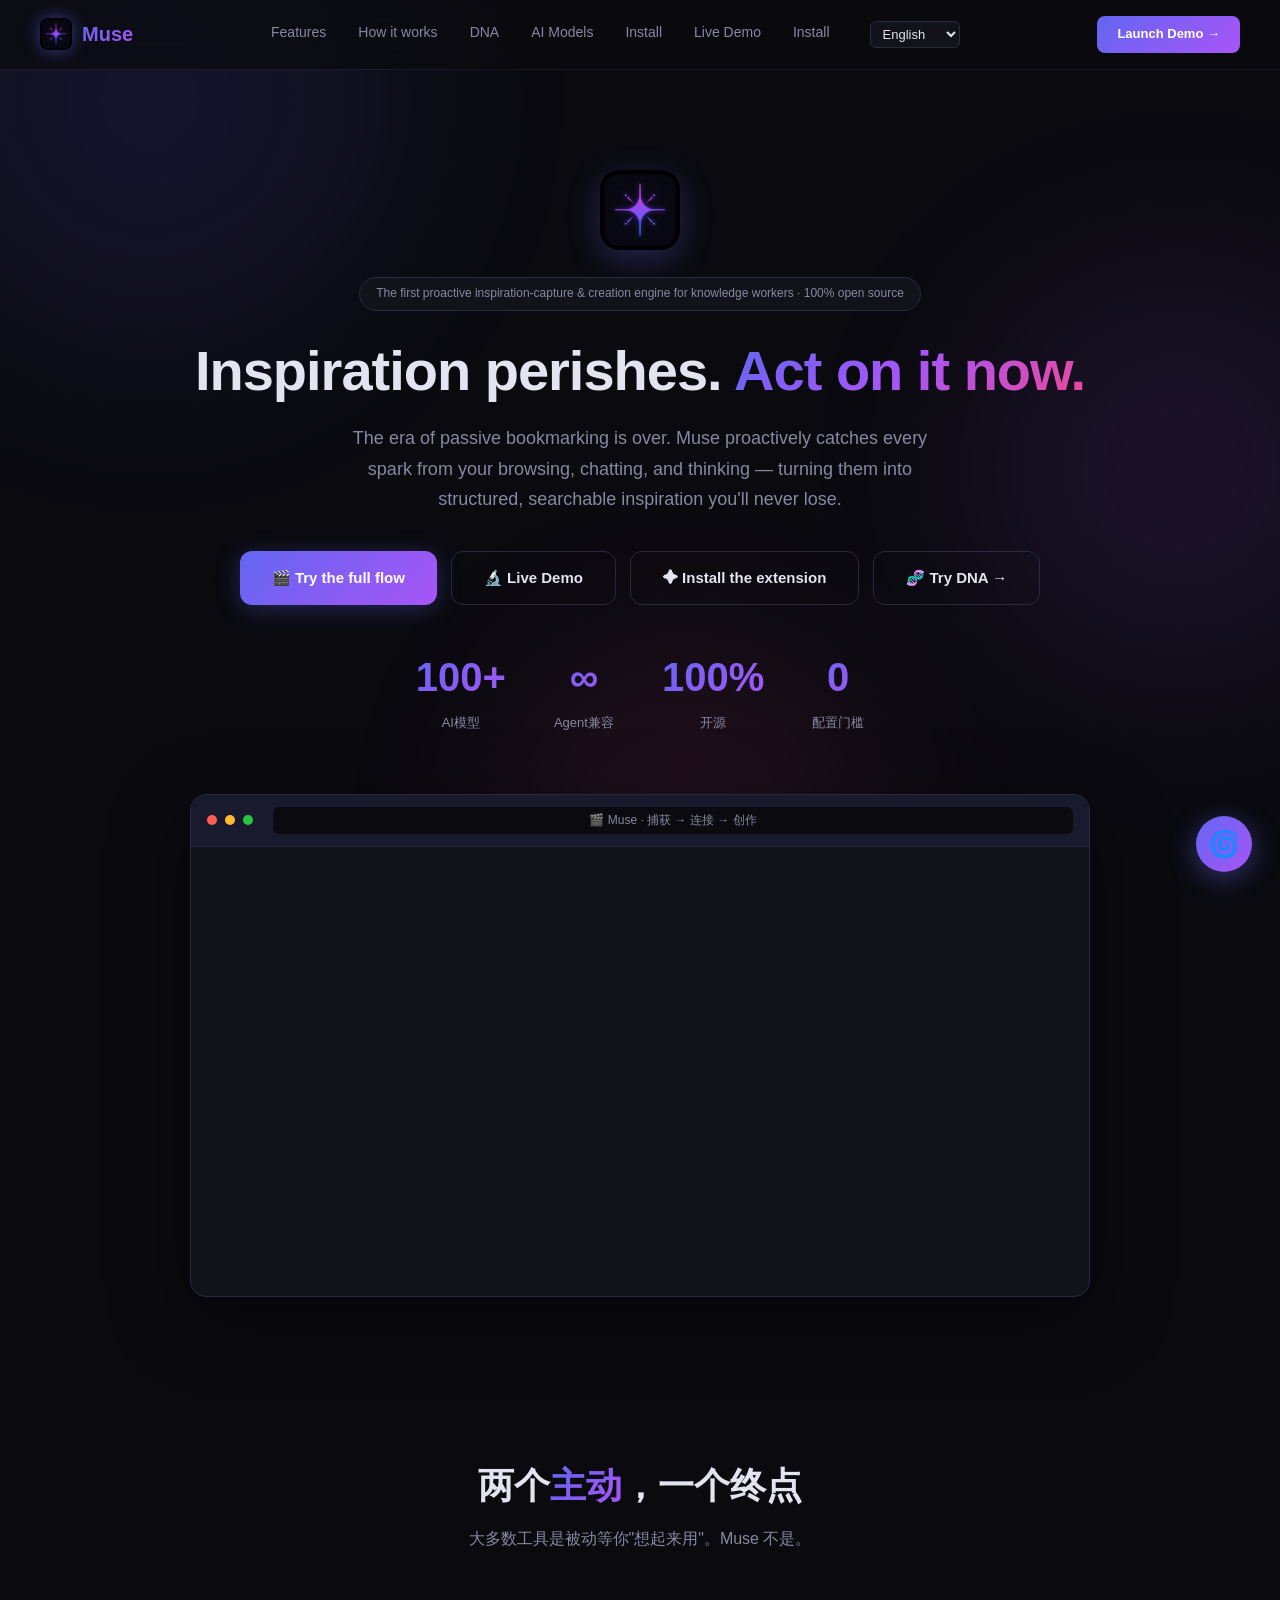
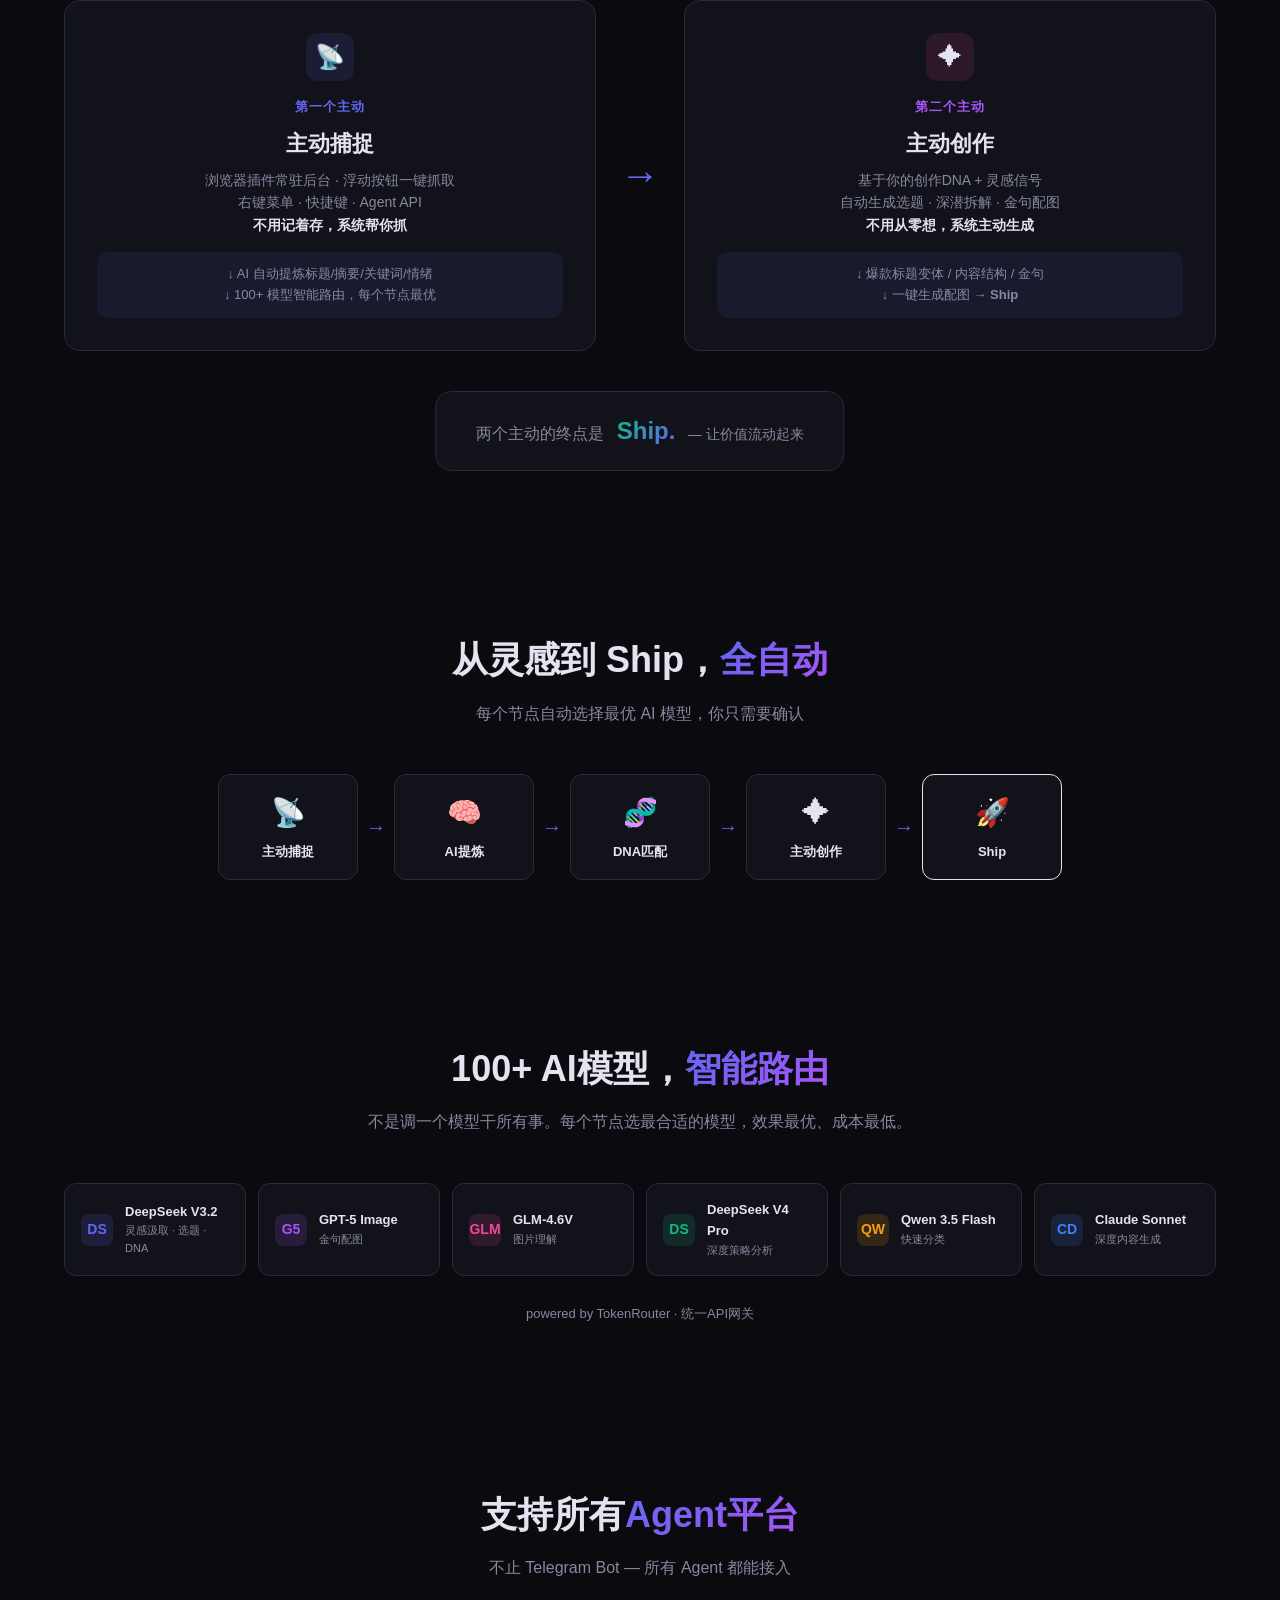
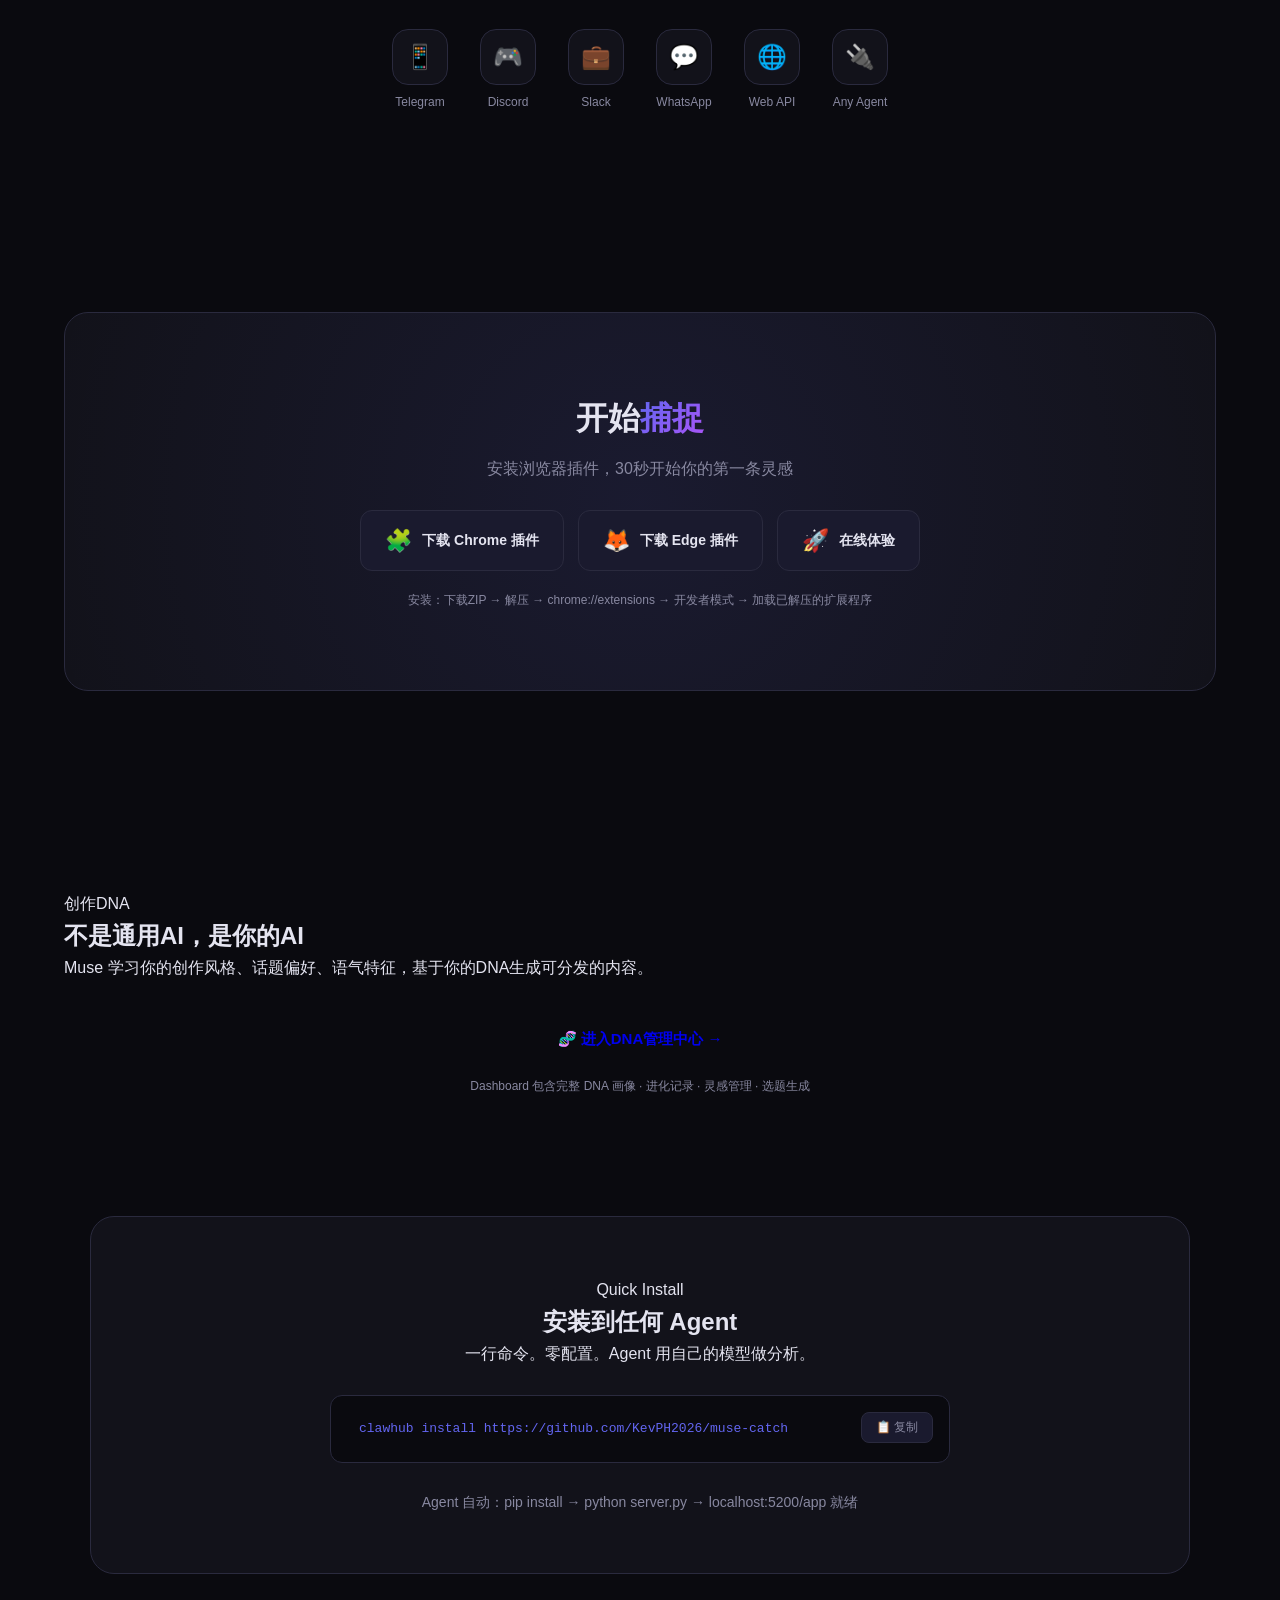
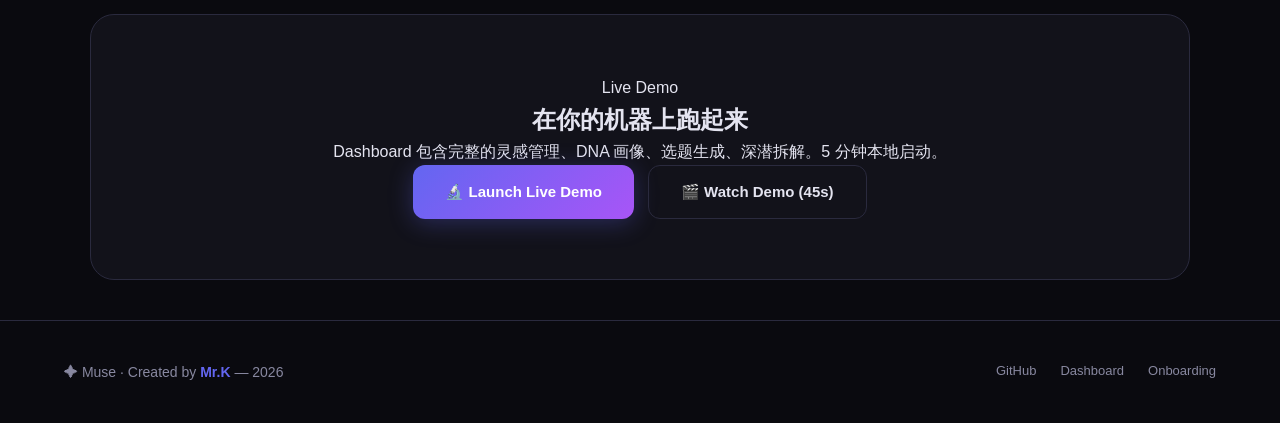
==== index.html @ b94aaf91 "feat(app): auth gate, real account sidebar, API token & Telegram settings, drop demo fallbacks - log" ====
<!DOCTYPE html>
<html lang="zh-CN">
<head>
<meta charset="UTF-8">
<meta name="viewport" content="width=device-width, initial-scale=1.0">
<title>Muse · 全球首个面向知识工作者的主动灵感采集与创作引擎</title>
<meta name="description" content="全球首个面向知识工作者的主动式灵感采集与创作引擎。100%开源。主动捕捉 → DNA雷达画像 → OPC Market生态 → Ship。">
<style>
:root{--bg:#0a0a0f;--surface:#12121a;--surface2:#1a1a2e;--border:#2a2a3e;--text:#e4e4f0;--dim:#8888a0;--accent:#6366f1;--accent2:#a855f7;--pink:#ec4899;--grad:linear-gradient(135deg,#6366f1,#a855f7);--grad3:linear-gradient(135deg,#6366f1,#a855f7,#ec4899)}
*{margin:0;padding:0;box-sizing:border-box}
html{scroll-behavior:smooth}
body{font-family:-apple-system,BlinkMacSystemFont,"SF Pro Display","Helvetica Neue",sans-serif;background:var(--bg);color:var(--text);overflow-x:hidden;line-height:1.6}

/* Animated orbs */
.orbs{position:fixed;inset:0;z-index:0;overflow:hidden;pointer-events:none}
.orb{position:absolute;border-radius:50%;filter:blur(100px);opacity:.12}
.orb:nth-child(1){width:500px;height:500px;background:#6366f1;top:-150px;left:-100px;animation:f1 20s infinite ease-in-out}
.orb:nth-child(2){width:400px;height:400px;background:#a855f7;top:30%;right:-100px;animation:f2 25s infinite ease-in-out}
.orb:nth-child(3){width:350px;height:350px;background:#ec4899;bottom:-100px;left:40%;animation:f3 18s infinite ease-in-out}
@keyframes f1{0%,100%{transform:translate(0,0)scale(1)}50%{transform:translate(80px,60px)scale(1.2)}}
@keyframes f2{0%,100%{transform:translate(0,0)scale(1)}50%{transform:translate(-60px,80px)scale(.9)}}
@keyframes f3{0%,100%{transform:translate(0,0)scale(1)}50%{transform:translate(40px,-60px)scale(1.1)}}

.wrap{position:relative;z-index:1;max-width:1200px;margin:0 auto;padding:0 24px}

/* Nav */
nav{position:sticky;top:0;z-index:50;background:rgba(10,10,15,.7);backdrop-filter:blur(20px);border-bottom:1px solid rgba(42,42,62,.5)}
.nav-inner{display:flex;align-items:center;justify-content:space-between;padding:16px 0}
.brand{display:flex;align-items:center;gap:10px;font-size:20px;font-weight:800}
.brand-icon{width:32px;height:32px;display:flex;align-items:center;justify-content:center;font-size:20px;filter:drop-shadow(0 0 8px rgba(99,102,241,.5))}
.brand-text{background:var(--grad);-webkit-background-clip:text;-webkit-text-fill-color:transparent}
.nav-links{display:flex;gap:32px;font-size:14px}
.nav-links a{color:var(--dim);text-decoration:none;transition:color .2s}
.nav-links a:hover{color:var(--text)}
.nav-cta{padding:8px 20px;border-radius:8px;background:var(--grad);color:#fff;font-size:13px;font-weight:600;border:none;cursor:pointer;text-decoration:none}

/* Hero */
.hero{text-align:center;padding:100px 0 80px;position:relative}
.hero-badge{display:inline-flex;align-items:center;gap:8px;padding:6px 16px;border-radius:20px;background:var(--surface);border:1px solid var(--border);font-size:12px;color:var(--dim);margin-bottom:28px}
.hero-badge .dot{width:6px;height:6px;border-radius:50%;background:var(--green);animation:pulse 2s infinite}
@keyframes pulse{0%,100%{opacity:1}50%{opacity:.4}}
.hero h1{font-size:56px;font-weight:800;line-height:1.15;margin-bottom:20px;letter-spacing:-1px}
.hero h1 .grad{background:var(--grad3);-webkit-background-clip:text;-webkit-text-fill-color:transparent}
.hero p.sub{font-size:18px;color:var(--dim);max-width:600px;margin:0 auto 36px;line-height:1.7}
.hero-btns{display:flex;gap:14px;justify-content:center;flex-wrap:wrap}
.btn-lg{padding:14px 32px;border-radius:12px;font-size:15px;font-weight:600;text-decoration:none;display:inline-flex;align-items:center;gap:8px;transition:all .2s;border:none;cursor:pointer;font-family:inherit}
.btn-grad{background:var(--grad);color:#fff;box-shadow:0 4px 24px rgba(99,102,241,.3)}
.btn-grad:hover{transform:translateY(-2px);box-shadow:0 8px 32px rgba(99,102,241,.4)}
.btn-outline{background:transparent;color:var(--text);border:1px solid var(--border)}
.btn-outline:hover{border-color:var(--accent);background:var(--surface)}

/* Hero two-column */

/* Floating Chat */
#chat-fab{position:fixed;bottom:28px;right:28px;width:56px;height:56px;border-radius:50%;background:var(--grad);border:none;cursor:pointer;z-index:300;box-shadow:0 6px 28px rgba(99,102,241,.45);display:flex;align-items:center;justify-content:center;font-size:26px;transition:all .25s;color:#fff}
#chat-fab:hover{transform:scale(1.08);box-shadow:0 8px 36px rgba(99,102,241,.55)}
#chat-panel{position:fixed;bottom:96px;right:28px;width:380px;max-height:520px;background:var(--surface);border:1px solid var(--border);border-radius:18px;z-index:299;display:none;flex-direction:column;overflow:hidden;box-shadow:0 12px 48px rgba(0,0,0,.5);animation:scaleIn .2s}
#chat-panel.open{display:flex}

/* Hero Chat Panel */
#chat-panel.open{display:flex}
#chat-panel .chat-header{display:flex;align-items:center;justify-content:space-between;padding:14px 18px;border-bottom:1px solid var(--border);background:var(--surface2)}
#chat-panel .chat-header .title{font-size:14px;font-weight:700}
#chat-panel .chat-header .status{font-size:11px;color:#28c840}
#chat-panel .chat-body{min-height:200px;flex:1;overflow-y:auto;padding:16px;display:flex;flex-direction:column;gap:10px}
#chat-panel .chat-body::-webkit-scrollbar{width:4px}
#chat-panel .chat-body::-webkit-scrollbar-thumb{background:var(--border);border-radius:2px}
#chat-panel .chat-hint{text-align:center;color:var(--dim);font-size:13px;line-height:1.8;padding:20px 0}
#chat-panel .chat-hint span{display:inline-block;margin:4px 2px;padding:5px 12px;border-radius:20px;background:var(--surface2);border:1px solid var(--border);color:var(--text);font-size:12px;cursor:pointer;transition:all .2s}
#chat-panel .chat-hint span:hover{border-color:var(--accent);background:rgba(99,102,241,.12)}
#chat-panel .chat-input-wrap{display:flex;gap:8px;padding:12px;border-top:1px solid var(--border);background:var(--surface2)}
#chat-panel .chat-input{flex:1;background:var(--bg);border:1px solid var(--border);border-radius:10px;padding:10px 14px;color:var(--text);font-size:13px;font-family:inherit;outline:none;transition:border-color .2s}
#chat-panel .chat-input:focus{border-color:var(--accent)}
#chat-panel .chat-input::placeholder{color:var(--dim)}
#chat-panel .chat-send{width:40px;height:40px;border-radius:10px;background:var(--grad);border:none;color:#fff;font-size:16px;cursor:pointer;display:flex;align-items:center;justify-content:center;transition:all .2s;flex-shrink:0}
#chat-panel .chat-send:hover{transform:scale(1.05)}
#chat-panel .chat-send:disabled{opacity:.4;cursor:not-allowed;transform:none}

#chat-panel .chat-msg{max-width:90%;padding:10px 14px;border-radius:14px;font-size:13px;line-height:1.5;word-break:break-word;animation:heroMsgIn .2s}
#chat-panel .chat-msg.user{align-self:flex-end;background:var(--grad);color:#fff;border-bottom-right-radius:4px}
#chat-panel .chat-msg.muse{align-self:flex-start;background:var(--surface2);border:1px solid var(--border);border-bottom-left-radius:4px;color:var(--text)}
@keyframes scaleIn{from{opacity:0;transform:scale(.95)}to{opacity:1;transform:scale(1)}}
@keyframes heroMsgIn{from{opacity:0;transform:translateY(8px)}to{opacity:1;transform:translateY(0)}}
#chat-panel .chat-typing{display:flex;gap:4px;padding:12px 16px;align-self:flex-start}
#chat-panel .chat-typing span{width:6px;height:6px;border-radius:50%;background:var(--dim);animation:heroTyping 1.4s infinite}
#chat-panel .chat-typing span:nth-child(2){animation-delay:.2s}
#chat-panel .chat-typing span:nth-child(3){animation-delay:.4s}
@keyframes heroTyping{0%,60%,100%{transform:translateY(0);opacity:.3}30%{transform:translateY(-6px);opacity:1}}

/* Hero chat feedback */
#chat-panel .chat-msg .msg-feedback{display:flex;gap:6px;margin-top:6px;opacity:0;transition:opacity .2s}
#chat-panel .chat-msg:hover .msg-feedback,#chat-panel .chat-msg .msg-feedback.active{opacity:1}
#chat-panel .msg-feedback button{background:none;border:1px solid var(--border);border-radius:14px;padding:2px 8px;font-size:11px;cursor:pointer;color:var(--dim);transition:all .15s}
#chat-panel .msg-feedback button:hover{background:rgba(99,102,241,.08);border-color:var(--accent);color:var(--text)}
#chat-panel .msg-feedback button.liked{background:rgba(40,200,64,.15);border-color:#28c840;color:#28c840}
#chat-panel .msg-feedback button.disliked{background:rgba(239,68,68,.15);border-color:#ef4444;color:#ef4444}
#chat-panel .msg-feedback .feedback-reason-wrap{display:none;margin-top:6px}
#chat-panel .msg-feedback .feedback-reason-wrap.show{display:flex;gap:6px;align-items:center}
#chat-panel .feedback-reason-wrap input{flex:1;background:var(--bg);border:1px solid var(--border);border-radius:8px;padding:4px 10px;color:var(--text);font-size:11px;font-family:inherit}
#chat-panel .feedback-reason-wrap button{background:var(--grad);border:none;border-radius:6px;padding:4px 10px;color:#fff;font-size:11px;cursor:pointer}

@media(max-width:900px){
      #chat-panel{height:420px}
}

/* Hero mockup */
.hero-mockup{margin:60px auto 0;max-width:900px;border-radius:16px;overflow:hidden;border:1px solid var(--border);background:var(--surface);box-shadow:0 20px 80px rgba(0,0,0,.4)}
.hero-video{width:100%;display:block;border-bottom-left-radius:16px;border-bottom-right-radius:16px}
.video-wrap{position:relative;display:block}
.sound-btn{position:absolute;bottom:12px;right:12px;width:36px;height:36px;border-radius:50%;background:rgba(0,0,0,.55);border:1px solid rgba(255,255,255,.2);color:#fff;font-size:16px;cursor:pointer;display:flex;align-items:center;justify-content:center;z-index:10;backdrop-filter:blur(6px);transition:all .2s;opacity:0}
.video-wrap:hover .sound-btn,.sound-btn.always-show{opacity:1}
.sound-btn:hover{background:rgba(0,0,0,.75);border-color:rgba(255,255,255,.4)}
.sound-btn.muted{color:#ff5f57}
.mockup-bar{display:flex;align-items:center;gap:8px;padding:12px 16px;background:var(--surface2);border-bottom:1px solid var(--border)}
.mockup-bar .dot-r{width:10px;height:10px;border-radius:50%;background:#ff5f57}
.mockup-bar .dot-y{width:10px;height:10px;border-radius:50%;background:#febc2e}
.mockup-bar .dot-g{width:10px;height:10px;border-radius:50%;background:#28c840}
.mockup-bar .url{margin-left:12px;font-size:12px;color:var(--dim);padding:4px 12px;background:var(--bg);border-radius:6px;flex:1}
.mockup-content{padding:24px;display:grid;grid-template-columns:repeat(3,1fr);gap:12px}
.mock-card{background:var(--surface2);border-radius:10px;padding:14px;border-left:3px solid}
.mock-card.p{border-left-color:var(--accent2)}
.mock-card.a{border-left-color:var(--amber,#f59e0b)}
.mock-card.b{border-left-color:var(--blue,#3b82f6)}
.mock-card-title{font-size:13px;font-weight:600;margin-bottom:4px}
.mock-card-summary{font-size:11px;color:var(--dim);line-height:1.4}
.mock-chips{display:flex;gap:4px;margin-top:6px}
.mock-chip{font-size:9px;padding:2px 6px;border-radius:4px;background:rgba(99,102,241,.15);color:var(--accent)}

/* Features */
.section{padding:80px 0}
.section-title{text-align:center;font-size:36px;font-weight:800;margin-bottom:12px}
.section-title .grad{background:var(--grad);-webkit-background-clip:text;-webkit-text-fill-color:transparent}
.section-sub{text-align:center;color:var(--dim);font-size:16px;margin-bottom:48px}

.features-grid{display:grid;grid-template-columns:repeat(3,1fr);gap:20px}
.feature-card{background:var(--surface);border:1px solid var(--border);border-radius:16px;padding:32px;transition:all .3s;position:relative;overflow:hidden}
.feature-card:hover{transform:translateY(-4px);border-color:var(--accent);box-shadow:0 12px 40px rgba(99,102,241,.15)}
.feature-card::before{content:'';position:absolute;top:0;left:0;right:0;height:1px;background:var(--grad);opacity:0;transition:opacity .3s}
.feature-card:hover::before{opacity:1}
.feature-icon{width:48px;height:48px;border-radius:12px;display:flex;align-items:center;justify-content:center;font-size:24px;margin-bottom:16px;background:var(--surface2)}
.feature-icon.g1{background:rgba(99,102,241,.12)}
.feature-icon.g2{background:rgba(168,85,247,.12)}
.feature-icon.g3{background:rgba(236,72,153,.12)}
.feature-title{font-size:18px;font-weight:700;margin-bottom:8px}
.feature-desc{font-size:14px;color:var(--dim);line-height:1.6}

/* Flow */
.flow{display:flex;align-items:center;justify-content:center;gap:8px;flex-wrap:wrap;margin-top:40px}
.flow-step{background:var(--surface);border:1px solid var(--border);border-radius:12px;padding:16px 24px;text-align:center;min-width:140px;transition:all .2s}
.flow-step:hover{border-color:var(--accent);transform:translateY(-2px)}
.flow-icon{font-size:28px;margin-bottom:6px}
.flow-label{font-size:13px;font-weight:600}
.flow-arrow{color:var(--accent);font-size:20px}

/* Models section */
.models-grid{display:grid;grid-template-columns:repeat(auto-fill,minmax(180px,1fr));gap:12px;margin-top:32px}
.model-badge{background:var(--surface);border:1px solid var(--border);border-radius:12px;padding:16px;display:flex;align-items:center;gap:12px;transition:all .2s}
.model-badge:hover{border-color:var(--accent)}
.model-logo{width:32px;height:32px;border-radius:8px;display:flex;align-items:center;justify-content:center;font-size:14px;font-weight:700;flex-shrink:0}
.model-name{font-size:13px;font-weight:600}
.model-task{font-size:11px;color:var(--dim)}

/* Compatibility */
.compat-bar{display:flex;justify-content:center;gap:32px;flex-wrap:wrap;margin-top:32px}
.compat-item{display:flex;flex-direction:column;align-items:center;gap:8px}
.compat-icon{width:56px;height:56px;border-radius:16px;background:var(--surface);border:1px solid var(--border);display:flex;align-items:center;justify-content:center;font-size:24px;transition:all .2s}
.compat-item:hover .compat-icon{transform:scale(1.05);border-color:var(--accent)}
.compat-label{font-size:12px;color:var(--dim)}

/* Extension CTA */
.cta-section{text-align:center;padding:80px 24px;background:var(--surface);border-radius:24px;border:1px solid var(--border);margin:40px 0;position:relative;overflow:hidden}
.cta-section::before{content:'';position:absolute;top:-50%;left:-50%;width:200%;height:200%;background:radial-gradient(circle at center,rgba(99,102,241,.1),transparent 50%)}
.cta-section > *{position:relative}
.cta-section h2{font-size:32px;font-weight:800;margin-bottom:12px}
.cta-section h2 .grad{background:var(--grad);-webkit-background-clip:text;-webkit-text-fill-color:transparent}
.cta-section p{color:var(--dim);font-size:16px;margin-bottom:28px}
.ext-buttons{display:flex;gap:14px;justify-content:center;flex-wrap:wrap}
.ext-btn{display:flex;align-items:center;gap:10px;padding:12px 24px;border-radius:12px;background:var(--surface2);border:1px solid var(--border);color:var(--text);text-decoration:none;font-size:14px;font-weight:600;transition:all .2s}
.ext-btn:hover{transform:translateY(-2px);border-color:var(--accent);box-shadow:0 8px 24px rgba(0,0,0,.3)}
.ext-btn .icon{font-size:22px}

/* Footer */
footer{border-top:1px solid var(--border);padding:40px 0;margin-top:40px}
.footer-inner{display:flex;justify-content:space-between;align-items:center;flex-wrap:wrap;gap:20px}
.footer-brand{font-size:14px;color:var(--dim)}
.footer-links{display:flex;gap:24px;font-size:13px}
.footer-links a{color:var(--dim);text-decoration:none;transition:color .2s}
.footer-links a:hover{color:var(--text)}

/* Stats strip */
.stats-strip{display:flex;justify-content:center;gap:48px;margin:40px 0;flex-wrap:wrap}
.stat-item{text-align:center}
.stat-num{font-size:40px;font-weight:800;background:var(--grad);-webkit-background-clip:text;-webkit-text-fill-color:transparent}
.stat-label{font-size:13px;color:var(--dim);margin-top:4px}

@media(max-width:768px){
    .hero h1{font-size:36px}
    .features-grid,.models-grid{grid-template-columns:1fr}
    .mockup-content{grid-template-columns:1fr}
    .nav-links{display:none}
    .flow{flex-direction:column}
    .flow-arrow{transform:rotate(90deg)}
    .demo-flow{flex-direction:column}
    .demo-arrow{transform:rotate(90deg)}
    .demo-result-grid{grid-template-columns:1fr}
}

/* Demo Overlay */
.demo-overlay{position:fixed;inset:0;z-index:100;background:rgba(0,0,0,.85);backdrop-filter:blur(12px);display:none;align-items:center;justify-content:center;flex-direction:column}
.demo-overlay.show{display:flex}
.demo-close{position:absolute;top:24px;right:24px;width:40px;height:40px;border-radius:50%;border:1px solid var(--border);background:var(--surface);color:var(--text);font-size:20px;cursor:pointer;display:flex;align-items:center;justify-content:center;transition:all .2s}
.demo-close:hover{border-color:var(--accent);transform:scale(1.1)}
.demo-container{max-width:900px;width:90vw;text-align:center;padding:20px}
.demo-title{font-size:32px;font-weight:800;margin-bottom:8px;background:var(--grad3);-webkit-background-clip:text;-webkit-text-fill-color:transparent}
.demo-subtitle{color:var(--dim);font-size:14px;margin-bottom:40px}

.demo-flow{display:flex;align-items:center;justify-content:center;gap:12px;margin-bottom:36px;flex-wrap:wrap}
.demo-step{background:var(--surface);border:1px solid var(--border);border-radius:16px;padding:24px 20px;text-align:center;min-width:160px;transition:all .4s;opacity:.3;transform:scale(.95)}
.demo-step.active{opacity:1;transform:scale(1);border-color:var(--accent);box-shadow:0 0 30px rgba(99,102,241,.2)}
.demo-step.done{opacity:.6;border-color:#28c840}
.demo-step-icon{font-size:32px;margin-bottom:8px}
.demo-step-label{font-size:13px;font-weight:600;margin-bottom:4px}
.demo-step-detail{font-size:11px;color:var(--dim)}
.demo-arrow{color:var(--accent);font-size:24px;transition:all .4s}
.demo-arrow.done{color:#28c840}

.demo-result{display:none;background:var(--surface);border:1px solid var(--accent);border-radius:20px;padding:32px;text-align:left;box-shadow:0 0 40px rgba(99,102,241,.15)}
.demo-result.show{display:block;animation:fadeUp .5s ease}
@keyframes fadeUp{from{opacity:0;transform:translateY(20px)}to{opacity:1;transform:translateY(0)}}
.demo-result-header{display:flex;align-items:center;gap:12px;margin-bottom:20px}
.demo-result-icon{width:48px;height:48px;border-radius:12px;background:rgba(99,102,241,.15);display:flex;align-items:center;justify-content:center;font-size:24px}
.demo-result-title{font-size:18px;font-weight:700}
.demo-result-url{font-size:12px;color:var(--dim)}
.demo-result-grid{display:grid;grid-template-columns:1fr 1fr;gap:16px}
.demo-card{background:var(--surface2);border-radius:12px;padding:16px;border-left:3px solid}
.demo-card.insight{border-left-color:var(--accent2)}
.demo-card.link{border-left-color:#f59e0b}
.demo-card.action{border-left-color:#3b82f6}
.demo-card-title{font-size:13px;font-weight:600;margin-bottom:6px}
.demo-card-body{font-size:13px;color:var(--dim);line-height:1.5}
.demo-tags{display:flex;gap:6px;margin-top:20px;flex-wrap:wrap}
.demo-tag{padding:4px 12px;border-radius:20px;background:rgba(99,102,241,.12);color:var(--accent);font-size:12px}

.demo-start-btn{padding:14px 40px;border-radius:12px;background:var(--grad);color:#fff;font-size:16px;font-weight:700;border:none;cursor:pointer;transition:all .2s;font-family:inherit}
.demo-start-btn:hover{transform:translateY(-2px);box-shadow:0 8px 32px rgba(99,102,241,.4)}
.demo-restart-btn{padding:10px 24px;border-radius:8px;background:var(--surface2);color:var(--text);border:1px solid var(--border);font-size:13px;cursor:pointer;margin-top:20px;transition:all .2s;font-family:inherit}
.demo-restart-btn:hover{border-color:var(--accent)}
</style>
</head>
<body>
<!-- i18n safety net: t(key) returns the key itself until i18n.js loads. -->
<script>window.t=window.t||function(k){return k;};</script>

<div class="orbs"><div class="orb"></div><div class="orb"></div><div class="orb"></div></div>

<!-- Nav -->
<nav>
    <div class="wrap nav-inner">
        <div class="brand">
            <span class="brand-icon"><img src="[data-uri]" alt="Muse" style="width:32px;height:32px;border-radius:8px"></span>
            <span class="brand-text">Muse</span>
        </div>
        <div class="nav-links">
            <a href="#features" data-i18n="nav.features">功能</a>
            <a href="#how" data-i18n="nav.how">原理</a>
            <a href="#dna">DNA</a>
            <a href="#models" data-i18n="nav.models">AI模型</a>
            <a href="#install" data-i18n="nav.install">安装</a>
            <a href="#live-demo">Live Demo</a>
            <a href="#install" data-i18n="nav.install">安装</a>
            <select id="lang-select" onchange="if(window.i18n)i18n.setLang(this.value)" style="background:var(--surface);color:var(--text);border:1px solid var(--border);border-radius:6px;padding:4px 8px;font-size:13px;cursor:pointer;margin-left:8px">
              <option value="zh-CN">简体中文</option>
              <option value="en">English</option>
              <option value="zh-TW">繁體中文</option>
              <option value="ja">日本語</option>
            </select>
        </div>
        <a href="http://localhost:5200/app" target="_blank" class="nav-cta">Launch Demo →</a>
    </div>
</nav>

<!-- Hero -->
<!-- Hero -->
<section class="hero">
    <div class="wrap">
        <div style="margin-bottom:20px"><img src="[data-uri]" alt="Muse" style="width:80px;height:80px;border-radius:20px;box-shadow:0 8px 32px rgba(99,102,241,.3)"></div>
        <div class="hero-badge" data-i18n="hero.badge"><span class="dot"></span> 全球首个面向知识工作者的主动灵感采集与创作引擎 · 100% 开源</div>
        <h1 data-i18n-html="hero.title">灵感本易逝 · <span class="grad">行动应当时</span></h1>
        <p class="sub" data-i18n="hero.subtitle">被动收藏的时代结束了。Muse 主动捕捉你的每一个灵感信号，基于创作DNA主动生成可分发的内容——从灵感到Ship，全自动。</p>
        <div class="hero-btns">
            <button onclick="openDemo()" class="btn-lg btn-grad" style="font-family:inherit" data-i18n="hero.cta_demo">🎬 体验完整流程</button>
            <a href="http://localhost:5200/app" target="_blank" class="btn-lg btn-outline">🔬 Live Demo</a>
            <a href="#install" class="btn-lg btn-outline" data-i18n="hero.cta_install">✦ 安装浏览器插件</a>
            <a href="/onboarding" target="_blank" class="btn-lg btn-outline" data-i18n="hero.cta_dna">🧬 DNA 体验 →</a>
        </div>

        <!-- Stats strip -->
        <div class="stats-strip">
            <div class="stat-item"><div class="stat-num">100+</div><div class="stat-label">AI模型</div></div>
            <div class="stat-item"><div class="stat-num">∞</div><div class="stat-label">Agent兼容</div></div>
            <div class="stat-item"><div class="stat-num">100%</div><div class="stat-label">开源</div></div>
            <div class="stat-item"><div class="stat-num">0</div><div class="stat-label">配置门槛</div></div>
        </div>

        <!-- Mockup -->
        <div class="hero-mockup">
            <div class="mockup-bar">
                <div class="dot-r"></div><div class="dot-y"></div><div class="dot-g"></div>
                <div class="url">🎬 Muse · 捕获 → 连接 → 创作</div>
            </div>
            <div class="video-wrap">
            <video class="hero-video" id="hero-video" src="muse-demo.mp4" autoplay loop muted playsinline preload="auto"></video>
            <button class="sound-btn muted" id="sound-btn" onclick="toggleSound()" title="开启声音">🔇</button>
            </div>
        </div>
    </div>
</section>

<!-- Two Pillars -->
<section class="section" id="features">
    <div class="wrap">
        <h2 class="section-title">两个<span class="grad">主动</span>，一个终点</h2>
        <p class="section-sub">大多数工具是被动等你"想起来用"。Muse 不是。</p>

        <div style="display:grid;grid-template-columns:1fr auto 1fr;gap:24px;align-items:center;margin-top:40px">
            <!-- Pillar 1: 主动捕捉 -->
            <div class="feature-card" style="text-align:center">
                <div class="feature-icon g1" style="margin:0 auto 16px">📡</div>
                <div style="font-size:13px;color:var(--accent);font-weight:700;letter-spacing:1px;text-transform:uppercase;margin-bottom:8px">第一个主动</div>
                <div class="feature-title" style="font-size:22px">主动捕捉</div>
                <div class="feature-desc" style="margin-top:8px">
                    浏览器插件常驻后台 · 浮动按钮一键抓取<br>
                    右键菜单 · 快捷键 · Agent API<br>
                    <strong style="color:var(--text)">不用记着存，系统帮你抓</strong>
                </div>
                <div style="margin-top:16px;padding:12px;background:var(--surface2);border-radius:10px;font-size:13px;color:var(--dim)">
                    ↓ AI 自动提炼标题/摘要/关键词/情绪<br>
                    ↓ 100+ 模型智能路由，每个节点最优
                </div>
            </div>

            <!-- Arrow -->
            <div style="font-size:40px;color:var(--accent);text-align:center">→</div>

            <!-- Pillar 2: 主动创作 -->
            <div class="feature-card" style="text-align:center">
                <div class="feature-icon g3" style="margin:0 auto 16px">✦</div>
                <div style="font-size:13px;color:var(--accent2);font-weight:700;letter-spacing:1px;text-transform:uppercase;margin-bottom:8px">第二个主动</div>
                <div class="feature-title" style="font-size:22px">主动创作</div>
                <div class="feature-desc" style="margin-top:8px">
                    基于你的创作DNA + 灵感信号<br>
                    自动生成选题 · 深潜拆解 · 金句配图<br>
                    <strong style="color:var(--text)">不用从零想，系统主动生成</strong>
                </div>
                <div style="margin-top:16px;padding:12px;background:var(--surface2);border-radius:10px;font-size:13px;color:var(--dim)">
                    ↓ 爆款标题变体 / 内容结构 / 金句<br>
                    ↓ 一键生成配图 → <strong style="color:var(--green)">Ship</strong>
                </div>
            </div>
        </div>

        <!-- Ship banner -->
        <div style="text-align:center;margin-top:40px;padding:20px 40px;background:var(--surface);border:1px solid var(--border);border-radius:16px;display:inline-block;left:50%;transform:translateX(-50%);position:relative">
            <span style="font-size:16px;color:var(--dim)">两个主动的终点是</span>
            <span style="font-size:24px;font-weight:800;background:linear-gradient(135deg,#10b981,#6366f1);-webkit-background-clip:text;-webkit-text-fill-color:transparent;margin-left:8px">Ship.</span>
            <span style="font-size:14px;color:var(--dim);margin-left:8px">— 让价值流动起来</span>
        </div>
    </div>
</section>

<!-- How it works -->
<section class="section" id="how">
    <div class="wrap">
        <h2 class="section-title">从灵感到 Ship，<span class="grad">全自动</span></h2>
        <p class="section-sub">每个节点自动选择最优 AI 模型，你只需要确认</p>
        <div class="flow">
            <div class="flow-step"><div class="flow-icon">📡</div><div class="flow-label">主动捕捉</div></div>
            <span class="flow-arrow">→</span>
            <div class="flow-step"><div class="flow-icon">🧠</div><div class="flow-label">AI提炼</div></div>
            <span class="flow-arrow">→</span>
            <div class="flow-step"><div class="flow-icon">🧬</div><div class="flow-label">DNA匹配</div></div>
            <span class="flow-arrow">→</span>
            <div class="flow-step"><div class="flow-icon">✦</div><div class="flow-label">主动创作</div></div>
            <span class="flow-arrow">→</span>
            <div class="flow-step" style="border-color:var(--green)"><div class="flow-icon">🚀</div><div class="flow-label" style="color:var(--green)">Ship</div></div>
        </div>
    </div>
</section>

<!-- Models -->
<section class="section" id="models">
    <div class="wrap">
        <h2 class="section-title">100+ AI模型，<span class="grad">智能路由</span></h2>
        <p class="section-sub">不是调一个模型干所有事。每个节点选最合适的模型，效果最优、成本最低。</p>
        <div class="models-grid" id="models-grid">
            <!-- Auto-populated from /api/models -->
            <div class="model-badge"><div class="model-logo" style="background:rgba(99,102,241,.15);color:#6366f1">DS</div><div><div class="model-name">DeepSeek V3.2</div><div class="model-task">灵感汲取 · 选题 · DNA</div></div></div>
            <div class="model-badge"><div class="model-logo" style="background:rgba(168,85,247,.15);color:#a855f7">G5</div><div><div class="model-name">GPT-5 Image</div><div class="model-task">金句配图</div></div></div>
            <div class="model-badge"><div class="model-logo" style="background:rgba(236,72,153,.15);color:#ec4899">GLM</div><div><div class="model-name">GLM-4.6V</div><div class="model-task">图片理解</div></div></div>
            <div class="model-badge"><div class="model-logo" style="background:rgba(16,185,129,.15);color:#10b981">DS</div><div><div class="model-name">DeepSeek V4 Pro</div><div class="model-task">深度策略分析</div></div></div>
            <div class="model-badge"><div class="model-logo" style="background:rgba(245,158,11,.15);color:#f59e0b">QW</div><div><div class="model-name">Qwen 3.5 Flash</div><div class="model-task">快速分类</div></div></div>
            <div class="model-badge"><div class="model-logo" style="background:rgba(59,130,246,.15);color:#3b82f6">CD</div><div><div class="model-name">Claude Sonnet</div><div class="model-task">深度内容生成</div></div></div>
        </div>
        <div style="text-align:center;margin-top:24px"><span style="font-size:13px;color:var(--dim)">powered by TokenRouter · 统一API网关</span></div>
    </div>
</section>

<!-- Compatibility -->
<section class="section">
    <div class="wrap">
        <h2 class="section-title">支持所有<span class="grad">Agent平台</span></h2>
        <p class="section-sub">不止 Telegram Bot — 所有 Agent 都能接入</p>
        <div class="compat-bar">
            <div class="compat-item"><div class="compat-icon">📱</div><div class="compat-label">Telegram</div></div>
            <div class="compat-item"><div class="compat-icon">🎮</div><div class="compat-label">Discord</div></div>
            <div class="compat-item"><div class="compat-icon">💼</div><div class="compat-label">Slack</div></div>
            <div class="compat-item"><div class="compat-icon">💬</div><div class="compat-label">WhatsApp</div></div>
            <div class="compat-item"><div class="compat-icon">🌐</div><div class="compat-label">Web API</div></div>
            <div class="compat-item"><div class="compat-icon">🔌</div><div class="compat-label">Any Agent</div></div>
        </div>
    </div>
</section>

<!-- Extension CTA -->
<section class="section" id="install">
    <div class="wrap">
        <div class="cta-section">
            <h2>开始<span class="grad">捕捉</span></h2>
            <p>安装浏览器插件，30秒开始你的第一条灵感</p>
            <div class="ext-buttons">
                <a href="/muse-extension.zip" download class="ext-btn"><span class="icon">🧩</span> 下载 Chrome 插件</a>
                <a href="/muse-extension.zip" download class="ext-btn"><span class="icon">🦊</span> 下载 Edge 插件</a>
                <a href="https://muse-xi-murex.vercel.app/onboarding" target="_blank" class="ext-btn"><span class="icon">🚀</span> 在线体验</a>
            </div>
            <div style="margin-top:20px;font-size:12px;color:var(--dim)">
                安装：下载ZIP → 解压 → chrome://extensions → 开发者模式 → 加载已解压的扩展程序
            </div>
        </div>
    </div>
</section>

<!-- DNA Module -->
<section class="section" id="dna">
    <div class="wrap">
        <div class="s-label">创作DNA</div>
        <h2>不是通用AI，是<span class="grad">你的AI</span></h2>
        <p class="s-desc">Muse 学习你的创作风格、话题偏好、语气特征，基于你的DNA生成可分发的内容。</p>
        <div style="text-align:center;margin-top:32px">
            <a href="/app" class="btn-lg btn-primary" style="display:inline-block;text-decoration:none">🧬 进入DNA管理中心 →</a>
            <p style="font-size:12px;color:var(--dim);margin-top:12px">Dashboard 包含完整 DNA 画像 · 进化记录 · 灵感管理 · 选题生成</p>
        </div>
    </div>
</section>

<style>
.install-box{background:var(--bg);border-radius:12px;padding:20px 28px;margin:28px auto;max-width:620px;text-align:left;border:1px solid var(--border);position:relative}
.install-box code{font-family:'SF Mono',monospace;font-size:13px;color:var(--accent);line-height:2;display:block;white-space:pre-wrap;word-break:break-all}
.copy-btn{position:absolute;top:16px;right:16px;background:var(--surface2);border:1px solid var(--border);color:var(--dim);padding:6px 14px;border-radius:8px;cursor:pointer;font-size:12px;transition:all .2s}
.copy-btn:hover{color:var(--text);border-color:var(--accent)}
.copy-btn.copied{color:#10b981;border-color:#10b981}
</style>

<!-- Install -->
<section class="section" id="install" style="background:var(--surface);border-radius:24px;border:1px solid var(--border);padding:60px 0;margin:40px auto;max-width:1100px">
    <div class="wrap" style="text-align:center">
        <div class="s-label">Quick Install</div>
        <h2>安装到<span class="grad">任何 Agent</span></h2>
        <p class="s-desc">一行命令。零配置。Agent 用自己的模型做分析。</p>
        
        <div class="install-box">
            <button class="copy-btn" id="copy-btn-1" onclick="copyInstall('cmd-1','copy-btn-1')">📋 复制</button>
            <code id="cmd-1">clawhub install https://github.com/KevPH2026/muse-catch</code>
        </div>
        
        <div class="learn-more" style="margin-top:16px;color:var(--dim);font-size:14px">
            Agent 自动：pip install → python server.py → localhost:5200/app 就绪
        </div>
    </div>
</section>

<!-- Live Demo -->
<section class="section" id="live-demo" style="background:var(--surface);border-radius:24px;border:1px solid var(--border);padding:60px 0;margin:40px auto;max-width:1100px">
    <div class="wrap" style="text-align:center">
        <div class="s-label">Live Demo</div>
        <h2>在<span class="grad">你的机器</span>上跑起来</h2>
        <p class="s-desc">Dashboard 包含完整的灵感管理、DNA 画像、选题生成、深潜拆解。5 分钟本地启动。</p>
        
        <div class="hero-btns" style="justify-content:center">
            <a href="http://localhost:5200/app" target="_blank" class="btn-lg btn-grad">🔬 Launch Live Demo</a>
            <a href="https://litter.catbox.moe/7g8z2t.mp4" target="_blank" class="btn-lg btn-outline">🎬 Watch Demo (45s)</a>
        </div>
    </div>
</section>

<!-- Footer -->
<footer>
    <div class="wrap footer-inner">
        <div class="footer-brand">✦ Muse · Created by <a href="https://superk.ai" target="_blank" style="color:var(--accent);text-decoration:none;font-weight:600">Mr.K</a> — 2026</div>
        <div class="footer-links">
            <a href="https://github.com/KevPH2026/muse" target="_blank">GitHub</a>
            <a href="https://muse-xi-murex.vercel.app" target="_blank">Dashboard</a>
            <a href="https://muse-xi-murex.vercel.app/onboarding" target="_blank">Onboarding</a>
        </div>
    </div>
</footer>

<script>
function copyInstall(elId,btnId) {
  const el = document.getElementById(elId);
  const btn = document.getElementById(btnId);
  const text = el.textContent;
  navigator.clipboard.writeText(text).then(()=>{
    btn.textContent='✅ 已复制';
    btn.classList.add('copied');
    setTimeout(()=>{btn.textContent='📋 复制';btn.classList.remove('copied')},2000);
  });
}
// Auto-populate model routing from API
fetch('/api/models').then(r=>r.json()).then(d=>{
    if(!d.ok)return;
    const grid=document.getElementById('models-grid');
    const tasks=Object.entries(d.routing);
    const colors=['#6366f1','#a855f7','#ec4899','#10b981','#f59e0b','#3b82f6'];
    grid.innerHTML=tasks.map(([task,info],i)=>{
        const parts=info.model.split('/');
        const provider=parts[0]||'';
        const model=parts[1]||info.model;
        const initials=model.replace(/[^A-Z0-9]/gi,'').substring(0,3).toUpperCase();
        const c=colors[i%colors.length];
        return `<div class="model-badge">
            <div class="model-logo" style="background:${c}22;color:${c}">${initials}</div>
            <div><div class="model-name">${model}</div><div class="model-task">${task} · ${info.reason}</div></div>
        </div>`;
    }).join('');
}).catch(()=>{});
</script>
<!-- Demo Overlay -->
<div class="demo-overlay" id="demo-overlay">
  <button class="demo-close" onclick="closeDemo()">✕</button>
  <div class="demo-container">
    <div class="demo-title" id="demo-phase-title">Muse · Catch 数据流</div>
    <div class="demo-subtitle" id="demo-phase-sub">你点击、Muse记住、AI连接</div>
    
    <div class="demo-flow" id="demo-flow">
      <div class="demo-step" id="ds-1">
        <div class="demo-step-icon">📄</div>
        <div class="demo-step-label">捕获</div>
        <div class="demo-step-detail">抓取网页内容</div>
      </div>
      <div class="demo-arrow" id="da-1">→</div>
      <div class="demo-step" id="ds-2">
        <div class="demo-step-icon">🧠</div>
        <div class="demo-step-label">分析</div>
        <div class="demo-step-detail">AI 语义理解</div>
      </div>
      <div class="demo-arrow" id="da-2">→</div>
      <div class="demo-step" id="ds-3">
        <div class="demo-step-icon">🔗</div>
        <div class="demo-step-label">连接</div>
        <div class="demo-step-detail">跨来源关联</div>
      </div>
      <div class="demo-arrow" id="da-3">→</div>
      <div class="demo-step" id="ds-4">
        <div class="demo-step-icon">✨</div>
        <div class="demo-step-label">灵感卡片</div>
        <div class="demo-step-detail">可行动的洞察</div>
      </div>
    </div>

    <button class="demo-start-btn" id="demo-start-btn" onclick="startDemo()">⚡ 开始演示</button>
    
    <div class="demo-result" id="demo-result">
      <div class="demo-result-header">
        <div class="demo-result-icon">🌀</div>
        <div>
          <div class="demo-result-title">如何用 AI 从零到一打造产品</div>
          <div class="demo-result-url">blog.producthunt.com</div>
        </div>
      </div>
      <div class="demo-result-grid">
        <div class="demo-card insight">
          <div class="demo-card-title">💡 AI 洞察</div>
          <div class="demo-card-body">这篇文章的核心论点是 "Build with AI, not for AI"。它与你之前捕获的《YC 创始人建议》和《Notion AI 实践》形成了三角印证——三篇都强调"先做再优化"。</div>
        </div>
        <div class="demo-card link">
          <div class="demo-card-title">🔗 跨来源连接</div>
          <div class="demo-card-body">发现 2 条历史灵感与此相关：<br>• 《YC 创始人建议》#23 — 匹配度 87%<br>• 《Notion AI 实践》#17 — 匹配度 72%</div>
        </div>
      </div>
      <div class="demo-card action" style="margin-top:12px">
        <div class="demo-card-title">🚀 建议行动</div>
        <div class="demo-card-body">基于这 3 条灵感，Muse 建议你：1) 用 AI 生成 MVP 原型而非完整产品；2) 本周内发一条推文描述你的产品想法；3) 参考 Notion AI 的"ship fast"策略制定你的发布计划。</div>
      </div>
      <div class="demo-tags">
        <span class="demo-tag">🏷️ AI</span>
        <span class="demo-tag">🏷️ 产品</span>
        <span class="demo-tag">🏷️ 创业</span>
        <span class="demo-tag">🏷️ 灵感</span>
      </div>
    </div>
    <button class="demo-restart-btn" id="demo-restart-btn" onclick="startDemo()" style="display:none">🔄 再来一次</button>
  </div>
</div>
<script>
function openDemo(){document.getElementById('demo-overlay').classList.add('show');document.getElementById('demo-start-btn').style.display='inline-block';document.getElementById('demo-result').classList.remove('show');document.getElementById('demo-restart-btn').style.display='none';resetSteps();document.getElementById('demo-phase-sub').textContent='你点击、Muse记住、AI连接'}
function closeDemo(){document.getElementById('demo-overlay').classList.remove('show');resetSteps()}
function resetSteps(){['ds-1','ds-2','ds-3','ds-4'].forEach(id=>document.getElementById(id).classList.remove('active','done'));['da-1','da-2','da-3'].forEach(id=>document.getElementById(id).classList.remove('done'));document.getElementById('demo-phase-sub').textContent='你点击、Muse记住、AI连接'}
async function startDemo(){const btn=document.getElementById('demo-start-btn');btn.style.display='none';document.getElementById('demo-result').classList.remove('show');document.getElementById('demo-restart-btn').style.display='none';resetSteps();const steps=[{s:'ds-1',a:'da-1',t:'📄 正在从 blog.producthunt.com 抓取内容…',sub:'捕获中 — 提取正文、过滤噪音'},{s:'ds-2',a:'da-2',t:'🧠 DeepSeek-V4 正在分析语义结构…',sub:'分析中 — 识别主题、提取关键论点'},{s:'ds-3',a:'da-3',t:'🔗 扫描历史灵感库，匹配相关内容…',sub:'连接中 — 发现 2 条高度相关灵感'},{s:'ds-4',a:null,t:'✨ 生成灵感卡片',sub:'完成！可行动的洞察已就绪'}];for(let i=0;i<steps.length;i++){document.getElementById(steps[i].s).classList.add('active');if(i>0){const prev=steps[i-1];document.getElementById(prev.s).classList.remove('active');document.getElementById(prev.s).classList.add('done');if(prev.a)document.getElementById(prev.a).classList.add('done')}
document.getElementById('demo-phase-sub').textContent=steps[i].sub||steps[i].t;await new Promise(r=>setTimeout(r,steps[i].a?700:500))}
const last=steps[steps.length-1];document.getElementById(last.s).classList.remove('active');document.getElementById(last.s).classList.add('done');document.getElementById('demo-phase-sub').textContent='✨ 灵感已存入你的 Muse 库';
await new Promise(r=>setTimeout(r,200));
document.getElementById('demo-result').classList.add('show');document.getElementById('demo-restart-btn').style.display='inline-block'}
// --- Video autoplay with sound on scroll ---
(function(){
  const v=document.getElementById('hero-video');
  const btn=document.getElementById('sound-btn');
  if(!v||!btn)return;
  let userUnmuted=false;
  // force play muted on load (belt-and-suspenders with autoplay attr)
  v.load();
  v.play().catch(()=>{});
  // toggle button
  window.toggleSound=function(){
    v.muted=!v.muted;
    userUnmuted=!v.muted;
    btn.textContent=v.muted?'🔇':'🔊';
    btn.classList.toggle('muted',v.muted);
    btn.title=v.muted?'开启声音':'关闭声音';
    try{localStorage.setItem('muse-video-muted',v.muted?'1':'0')}catch(e){}
    if(!v.muted&&v.paused)v.play().catch(()=>{});
  };
  // restore user pref
  try{const pref=localStorage.getItem('muse-video-muted');if(pref==='0'){v.muted=false;btn.textContent='🔊';btn.classList.remove('muted');btn.title='关闭声音';userUnmuted=true}}catch(e){}
  // IntersectionObserver: when hero video enters viewport, try playing with sound
  const observer=new IntersectionObserver((entries)=>{
    entries.forEach(e=>{
      if(e.isIntersecting&&!userUnmuted){
        // try unmute + play with sound
        v.muted=false;
        btn.textContent='🔊';
        btn.classList.remove('muted');
        btn.title='关闭声音';
        v.play().then(()=>{
          // success with sound
          userUnmuted=true;
          try{localStorage.setItem('muse-video-muted','0')}catch(e){}
          btn.classList.add('always-show');
          setTimeout(()=>btn.classList.remove('always-show'),3000);
        }).catch(()=>{
          // autoplay with sound blocked → re-mute
          v.muted=true;
          btn.textContent='🔇';
          btn.classList.add('muted');
          btn.title='开启声音（浏览器限制，点击页面后可用）';
          v.play().catch(()=>{});
          // show button and wait for user gesture
          btn.classList.add('always-show');
        });
      }else if(!e.isIntersecting&&!userUnmuted){
        v.muted=true;
        btn.textContent='🔇';
        btn.classList.add('muted');
        btn.title='开启声音';
        btn.classList.remove('always-show');
      }
    });
  },{threshold:0.5});
  observer.observe(v);
  // after any click on the page, if video is muted but visible, try unmute
  document.addEventListener('click',function(){
    if(v.muted&&!userUnmuted){
      const rect=v.getBoundingClientRect();
      if(rect.top<window.innerHeight&&rect.bottom>0){
        v.muted=false;
        btn.textContent='🔊';
        btn.classList.remove('muted');
        btn.title='关闭声音';
        v.play().then(()=>{
          userUnmuted=true;
          try{localStorage.setItem('muse-video-muted','0')}catch(e){}
        }).catch(()=>{
          v.muted=true;
          btn.textContent='🔇';
          btn.classList.add('muted');
          btn.title='开启声音';
        });
      }
    }
  },{once:false});
})();
</script>

<!-- Hero Chat Agent JS -->
<script>
(function(){
  const body = document.getElementById('chat-body');
  const hint = document.getElementById('chat-hint');
  const input = document.getElementById('chat-input');
  const btn = document.getElementById('chat-send');
  const KEY = 'muse_hero_chat';
  let history = [];
  try { history = JSON.parse(localStorage.getItem(KEY) || '[]'); } catch(e) {}

  function scrollBottom() {
    if (body) body.scrollTop = body.scrollHeight;
  }

  function addMsg(role, text) {
    if (hint) hint.style.display = 'none';
    const entry = { role: role === 'user' ? 'user' : 'assistant', content: text, feedback: null };
    const el = createMsgEl(entry, history.length);
    body.appendChild(el);
    scrollBottom();
    history.push(entry);
    if (history.length > 40) history = history.slice(-40);
    try { localStorage.setItem(KEY, JSON.stringify(history)); } catch(e) {}
  }

  function createMsgEl(entry, idx){
    const el = document.createElement('div');
    const roleClass = entry.role === 'user' ? 'user' : 'muse';
    el.className = 'chat-msg ' + roleClass;
    el.textContent = entry.content;

    // Add feedback buttons for AI messages
    if (entry.role !== 'user'){
      const fb = document.createElement('div');
      fb.className = 'msg-feedback' + (entry.feedback ? ' active' : '');
      fb.innerHTML = `
        <button class="${entry.feedback==='positive'?'liked':''}">👍</button>
        <button class="${entry.feedback==='negative'?'disliked':''}">👎</button>
        <div class="feedback-reason-wrap">
          <input placeholder="为什么？" class="fb-input" onkeydown="if(event.key==='Enter')event.target.nextElementSibling.click()">
          <button>保存</button>
        </div>`;
      // 👍 handler
      fb.children[0].onclick = function(e){
        e.stopPropagation();
        heroFeedback(idx, 'positive', fb);
      };
      // 👎 handler  
      fb.children[1].onclick = function(e){
        e.stopPropagation();
        heroFeedback(idx, 'negative', fb);
      };
      // Save reason handler
      const reasonWrap = fb.querySelector('.feedback-reason-wrap');
      reasonWrap.querySelector('button').onclick = function(){
        const inp = reasonWrap.querySelector('input');
        heroSaveReason(idx, inp.value.trim(), fb);
      };
      el.appendChild(fb);
    }
    return el;
  }

  async function heroFeedback(idx, type, fbEl){
    if (history[idx].feedback === type){
      history[idx].feedback = null; // toggle off
    }else{
      history[idx].feedback = type;
    }
    try { localStorage.setItem(KEY, JSON.stringify(history)); } catch(e) {}
    // Re-render this message
    const parent = fbEl.parentElement;
    const newMsg = createMsgEl(history[idx], idx);
    parent.parentElement.replaceChild(newMsg, parent);
    scrollBottom();
    if (type === 'negative' && !history[idx].feedbackReason){
      setTimeout(function(){
        const w = newMsg.querySelector('.feedback-reason-wrap');
        if (w) { w.classList.add('show'); w.querySelector('input').focus(); }
      }, 200);
    }else if (type === 'positive'){
      heroSaveEvolution(idx, type, '');
    }
  }

  function heroSaveReason(idx, reason, fbEl){
    history[idx].feedbackReason = reason;
    try { localStorage.setItem(KEY, JSON.stringify(history)); } catch(e) {}
    heroSaveEvolution(idx, history[idx].feedback || 'negative', reason);
    fbEl.querySelector('.feedback-reason-wrap').classList.remove('show');
  }

  async function heroSaveEvolution(idx, type, reason){
    try{
      await fetch('/api/evolution/feedback', {
        method: 'POST', headers: {'Content-Type':'application/json'},
        body: JSON.stringify({
          query: (history[idx-1]||{}).content || '',
          response: history[idx].content || '',
          feedback: type, reason: reason, source: 'hero-chat'
        })
      });
    }catch(e){}
  }

  let typingEl = null;
  function showTyping() {
    hideTyping();
    typingEl = document.createElement('div');
    typingEl.className = 'chat-typing';
    typingEl.innerHTML = '<span></span><span></span><span></span>';
    body.appendChild(typingEl);
    scrollBottom();
  }
  function hideTyping() {
    if (typingEl) { typingEl.remove(); typingEl = null; }
  }

  async function sendMsg(msg) {
    if (!msg.trim()) return;
    addMsg('user', msg.trim());
    input.value = '';
    btn.disabled = true;
    showTyping();
    try {
      const payload = JSON.stringify({ message: msg.trim(), history: history.slice(-10).map(h => ({ role: h.role, content: h.content })) });
      const resp = await fetch('/api/chat', { method: 'POST', headers: { 'Content-Type': 'application/json' }, body: payload });
      const data = await resp.json();
      hideTyping();
      addMsg('muse', data.reply || data.response || '(无回复)');
      if (data.actions && data.actions.length) {
        setTimeout(function() {
          addMsg('muse', '💡 ' + data.actions.map(function(a) { return a.label || a; }).join(' · '));
        }, 400);
      }
    } catch(e) {
      hideTyping();
      addMsg('muse', '⚠️ 连接失败，请确认服务已启动 (localhost:5200)');
    }
    btn.disabled = false;
    input.focus();
  }

  
  

  // Floating Chat Toggle
  function toggleChat() {
    var panel = document.getElementById('chat-panel');
    panel.classList.toggle('open');
    if (panel.classList.contains('open')) {
      document.getElementById('chat-input').focus();
    }
  }
  
  window.sendChat = function() {
    var inp = document.getElementById('chat-input');
    document.getElementById('chat-panel').classList.add('open');
    sendMsg(inp.value || '');
  };
  
  window.toggleChat = toggleChat;
  window.sendHint = function(t) {
    document.getElementById('chat-panel').classList.add('open');
    sendMsg(t);
  };
  
  // Restore history display
  if (history.length && body && hint) {
    hint.style.display = 'none';
    history.forEach(function(h, i) {
      body.appendChild(createMsgEl(h, i));
    });
    scrollBottom();
  }
})();
</script>

<!-- ============ FLOATING CHAT ============ -->
<button id="chat-fab" onclick="toggleChat()" title="Muse AI">🌀</button>
<div id="chat-panel">
    <div class="chat-header">
        <span class="title">🌀 Muse AI</span>
        <span class="status">● 在线</span>
    </div>
    <div class="chat-body" id="chat-body">
        <div class="chat-hint" id="chat-hint">
            👋 我是 Muse AI，可以帮你：<br>
            <span onclick="sendHint('🧬 分析我的创作DNA')">🧬 DNA分析</span>
            <span onclick="sendHint('💡 给我选题建议')">💡 选题建议</span><br>
            <span onclick="sendHint('📚 我的灵感库')">📚 灵感库</span>
            <span onclick="sendHint('📊 看看趋势')">📊 趋势</span><br>
            <span onclick="sendHint('✍️ 帮我整理灵感')">✍️ 整理</span>
        </div>
    </div>
    <div class="chat-input-wrap">
        <input class="chat-input" id="chat-input" placeholder="输入消息..." onkeydown="if(event.key==='Enter')sendChat()">
        <button class="chat-send" id="chat-send" onclick="sendChat()">➤</button>
    </div>
</div>

<!-- ============ i18n (loaded last; t() has a safety-net alias above) ============ -->
<script>
// Auto-generated inline locale data (do not edit here; edit i18n/*.json and regenerate with scripts/build-i18n.py).
window.__MUSE_I18N__ = {"zh-CN":{"_meta":{"lang":"zh-CN","name":"简体中文"},"common.all":"全部","common.clear":"清除选择","common.submit":"提交","common.cancel":"取消","common.delete":"删除","common.install":"安装","common.uninstall":"卸载","common.skip":"跳过","common.continue":"继续 →","common.back":"← 上一步","common.confirm_delete_inspiration":"确定删除这条灵感吗？","common.save":"保存","common.optional":"（可选）","nav.features":"功能","nav.how":"原理","nav.models":"AI模型","nav.install":"安装","nav.dashboard":"Dashboard","nav.dna":"DNA","nav.total":"Total","nav.settings":"Settings","source.web":"Web","source.tg":"Agent","source.idea":"Idea","source.api":"API","source.manual":"手动","source.extension":"插件","time.just_now":"刚刚","time.minutes_ago":"{n}分钟前","time.hours_ago":"{n}小时前","hero.title":"灵感本易逝 · <span class=\"grad\">行动应当时</span>","hero.badge":"全球首个面向知识工作者的主动灵感采集与创作引擎 · 100% 开源","hero.subtitle":"被动收藏的时代结束了。Muse 主动捕捉你浏览、聊天、思考时的每一个火花，转化为结构化、可检索、永不丢失的灵感。","hero.cta_demo":"🎬 体验完整流程","hero.cta_install":"✦ 安装浏览器插件","hero.cta_dna":"🧬 DNA 体验 →","stat.models":"AI模型","stat.compat":"Agent兼容","stat.opensource":"开源","stat.config":"配置门槛","ingest.placeholder":"粘贴链接或灵感文字... 别让它溜走 ✨","ingest.captured":"✨ 灵感已捕获！","ingest.connect_failed":"❌ 连接失败","topics.title":"💡 选题建议","topics.placeholder":"🔍 搜索整个生态...","topics.generating":"🔀 正在发散...","topics.done":"✅ {n} 个选题","topics.failed":"❌ 选题生成失败","topics.method_ai":"AI 深度分析","topics.method_keyword":"关键词聚类","topics.mode_selected":"手选","topics.mode_random":"随机","topics.based_on":"基于 {n} 条灵感 · {method} · {mode}","topics.need_min":"需要至少 3 条灵感","topics.selected_count":"已选 {n} 条","dive.angles":"💥 爆款角度","dive.headlines":"🔥 爆款标题","dive.structure":"📋 文章结构","dive.quotes":"✨ 金句","dive.done":"✅ 深度拆解完成","dive.failed":"❌ 深度拆解失败","dive.method":"分析方法: {method}","dive.quotes_summary":"生成 {n} 条金句 · {m} 张配图","dna.title":"📝 Agent 进化记录","dna.analyzing":"🧬 正在分析灵感库 + 生成DNA...","dna.done":"✅ 分析完成！基于 {n} 条内容生成DNA","dna.failed":"❌ 分析失败","dna.empty":"没有可分析的内容。请先捕获一些灵感，或提供内容样本。","dna.dimensions":"{n}维 · 综合{score}分 · {m}个核心话题","dna.dimension_fallback":"维度{n}","market.upload_title":"📤 上架新产品","market.my_title":"📦 我的工具箱","market.field_name":"产品名称 *","market.field_url":"网址 (可选)","market.field_desc":"简短描述","market.field_tags":"标签，逗号分隔","settings.text_model":"💬 文本生成模型","settings.image_model":"🎨 图片生成模型","settings.custom_model":"🤖 自定义模型","settings.platform":"📝 选择发布平台","settings.field_name_ph":"名称 (如: 我的DeepSeek)","settings.field_model_ph":"模型名 (如 deepseek-chat)","settings.model_name_required":"请输入模型名","settings.save_failed":"保存失败","settings.copied":"✅ 已复制","settings.copy":"📋 复制","calendar.done":"✅ 已生成 {n} 条!","calendar.date_header":"📅 {date} ({n} 条)","chat.placeholder":"和 Muse AI 聊天...","chat.preparing":"正在为 {platform} 准备写作...","chat.ship_hint":"选题「{title}」— AI 会根据平台调整写作风格","feedback.placeholder":"为什么？（可选）","onboard.hello":"嗨！让我了解一下你 👋","onboard.style_q":"你的创作风格是？","onboard.multi":"可多选","onboard.later":"稍后再说","onboard.analyze":"🧬 分析我的DNA","onboard.understood":"🧬 我已经了解你了！","onboard.dna_failed":"⚠️ DNA分析失败","onboard.dna_persona":"🎭 画像","onboard.dna_tone":"🗣️ 语气","onboard.dna_structure":"🏗️ 结构偏好","onboard.dna_audience":"🎣 受众钩子","onboard.dna_strengths":"💪 优势","onboard.dna_blindspots":"🔍 盲区","onboard.dna_tip":"💡 突破建议","toast.deleted":"🗑 已删除","toast.quotes_generating":"💎 正在生成金句...","toast.expand_failed":"发散失败","toast.internal_error":"内部错误","toast.delete_confirm":"确定删除这条灵感吗？","error.content_required":"content is required","error.internal":"internal server error","auth.login_title":"🌀 欢迎回来","auth.register_title":"🌀 创建你的 Muse 账号","auth.email":"邮箱","auth.password":"密码（至少 8 位）","auth.display_name":"昵称（可选）","auth.invite_code":"邀请码（可选）","auth.login_btn":"登录","auth.register_btn":"免费注册","auth.switch_to_register":"没有账号？免费注册 →","auth.switch_to_login":"已有账号？登录 →","auth.login_failed":"登录失败：邮箱或密码错误","auth.register_failed":"注册失败","auth.logout":"退出登录","auth.session_expired":"会话已过期，请重新登录","auth.tagline":"灵感本易逝，行动应当时。","tokens.title":"🔑 API Token","tokens.desc":"用于浏览器插件、Agent（DeepSeek Harness 等）和脚本调用你的 Muse 数据。生成后只显示一次，请妥善保存。","tokens.name_ph":"Token 名称（如: my-extension）","tokens.generate":"生成新 Token","tokens.copy":"📋 复制","tokens.copied":"✅ 已复制到剪贴板","tokens.once_hint":"⚠️ 这是唯一一次显示，复制后保存到安全的地方","tokens.empty":"还没有 Token","tokens.revoke":"吊销","tokens.last_used":"最近使用","tokens.never_used":"从未使用","tg.title":"📨 Telegram 绑定","tg.desc":"绑定后，在 Telegram 里转发任何消息给你的 Muse Bot 即可自动捕获入库。","tg.get_code":"获取配对码","tg.code_hint":"在 Telegram 中向你的 Muse Bot 发送：","tg.linked":"✅ 已绑定 Telegram","tg.not_linked":"未绑定"},"en":{"_meta":{"lang":"en","name":"English"},"common.all":"All","common.clear":"Clear","common.submit":"Submit","common.cancel":"Cancel","common.delete":"Delete","common.install":"Install","common.uninstall":"Uninstall","common.skip":"Skip","common.continue":"Continue →","common.back":"← Back","common.confirm_delete_inspiration":"Delete this inspiration?","common.save":"Save","common.optional":"(optional)","nav.features":"Features","nav.how":"How it works","nav.models":"AI Models","nav.install":"Install","nav.dashboard":"Dashboard","nav.dna":"DNA","nav.total":"Total","nav.settings":"Settings","source.web":"Web","source.tg":"Agent","source.idea":"Idea","source.api":"API","source.manual":"Manual","source.extension":"Extension","time.just_now":"just now","time.minutes_ago":"{n}m ago","time.hours_ago":"{n}h ago","hero.title":"Inspiration perishes. <span class=\"grad\">Act on it now.</span>","hero.badge":"The first proactive inspiration-capture & creation engine for knowledge workers · 100% open source","hero.subtitle":"The era of passive bookmarking is over. Muse proactively catches every spark from your browsing, chatting, and thinking — turning them into structured, searchable inspiration you'll never lose.","hero.cta_demo":"🎬 Try the full flow","hero.cta_install":"✦ Install the extension","hero.cta_dna":"🧬 Try DNA →","stat.models":"AI Models","stat.compat":"Agent-ready","stat.opensource":"Open Source","stat.config":"Setup effort","ingest.placeholder":"Paste a link or a thought... don't let it slip ✨","ingest.captured":"✨ Inspiration captured!","ingest.connect_failed":"❌ Connection failed","topics.title":"💡 Topic suggestions","topics.placeholder":"🔍 Search the whole ecosystem...","topics.generating":"🔀 Diverging...","topics.done":"✅ {n} topics","topics.failed":"❌ Topic generation failed","topics.method_ai":"AI deep analysis","topics.method_keyword":"keyword clustering","topics.mode_selected":"hand-picked","topics.mode_random":"random","topics.based_on":"From {n} inspirations · {method} · {mode}","topics.need_min":"Need at least 3 inspirations","topics.selected_count":"{n} selected","dive.angles":"💥 Viral angles","dive.headlines":"🔥 Viral headlines","dive.structure":"📋 Article structure","dive.quotes":"✨ Quote cards","dive.done":"✅ Deep dive done","dive.failed":"❌ Deep dive failed","dive.method":"Method: {method}","dive.quotes_summary":"{n} quotes · {m} cards","dna.title":"📝 Agent evolution log","dna.analyzing":"🧬 Analyzing inspiration library + building DNA...","dna.done":"✅ Done! DNA built from {n} items","dna.failed":"❌ Analysis failed","dna.empty":"Nothing to analyze yet. Capture some inspirations first, or provide a content sample.","dna.dimensions":"{n} dims · {score} avg · {m} core topics","dna.dimension_fallback":"Dim {n}","market.upload_title":"📤 Publish a product","market.my_title":"📦 My toolbox","market.field_name":"Product name *","market.field_url":"URL (optional)","market.field_desc":"Short description","market.field_tags":"Tags, comma-separated","settings.text_model":"💬 Text model","settings.image_model":"🎨 Image model","settings.custom_model":"🤖 Custom model","settings.platform":"📝 Pick a platform","settings.field_name_ph":"Name (e.g. My DeepSeek)","settings.field_model_ph":"Model name (e.g. deepseek-chat)","settings.model_name_required":"Model name is required","settings.save_failed":"Save failed","settings.copied":"✅ Copied","settings.copy":"📋 Copy","calendar.done":"✅ Generated {n} entries!","calendar.date_header":"📅 {date} ({n} items)","chat.placeholder":"Chat with Muse AI...","chat.preparing":"Preparing writing for {platform}...","chat.ship_hint":"Topic \"{title}\" — AI will adapt its style to the platform","feedback.placeholder":"Why? (optional)","onboard.hello":"Hi! Let me get to know you 👋","onboard.style_q":"What's your creative style?","onboard.multi":"multi-select","onboard.later":"Maybe later","onboard.analyze":"🧬 Analyze my DNA","onboard.understood":"🧬 I've got to know you!","onboard.dna_failed":"⚠️ DNA analysis failed","onboard.dna_persona":"🎭 Persona","onboard.dna_tone":"🗣️ Tone","onboard.dna_structure":"🏗️ Structure","onboard.dna_audience":"🎣 Audience hook","onboard.dna_strengths":"💪 Strengths","onboard.dna_blindspots":"🔍 Blind spots","onboard.dna_tip":"💡 Breakthrough tip","toast.deleted":"🗑 Deleted","toast.quotes_generating":"💎 Generating quote cards...","toast.expand_failed":"Divergence failed","toast.internal_error":"Internal error","toast.delete_confirm":"Delete this inspiration?","error.content_required":"content is required","error.internal":"internal server error","auth.login_title":"🌀 Welcome back","auth.register_title":"🌀 Create your Muse account","auth.email":"Email","auth.password":"Password (min 8 chars)","auth.display_name":"Display name (optional)","auth.invite_code":"Invite code (optional)","auth.login_btn":"Log in","auth.register_btn":"Sign up free","auth.switch_to_register":"No account? Sign up free →","auth.switch_to_login":"Already have an account? Log in →","auth.login_failed":"Login failed: wrong email or password","auth.register_failed":"Registration failed","auth.logout":"Log out","auth.session_expired":"Session expired, please log in again","auth.tagline":"Inspiration is perishable. Act on it now.","tokens.title":"🔑 API Token","tokens.desc":"For the browser extension, agents (DeepSeek Harness, etc.) and scripts to call your Muse data. Shown only once — store it safely.","tokens.name_ph":"Token name (e.g. my-extension)","tokens.generate":"Generate new token","tokens.copy":"📋 Copy","tokens.copied":"✅ Copied to clipboard","tokens.once_hint":"⚠️ Shown only once — copy it somewhere safe","tokens.empty":"No tokens yet","tokens.revoke":"Revoke","tokens.last_used":"Last used","tokens.never_used":"Never used","tg.title":"📨 Telegram linking","tg.desc":"Once linked, forward any message to your Muse Bot on Telegram to capture it automatically.","tg.get_code":"Get pairing code","tg.code_hint":"Send this to your Muse Bot on Telegram:","tg.linked":"✅ Telegram linked","tg.not_linked":"Not linked"},"zh-TW":{"_meta":{"lang":"zh-TW","name":"繁體中文"},"common.all":"全部","common.clear":"清除選擇","common.submit":"提交","common.cancel":"取消","common.delete":"刪除","common.install":"安裝","common.uninstall":"解除安裝","common.skip":"跳過","common.continue":"繼續 →","common.back":"← 上一步","common.confirm_delete_inspiration":"確定刪除這條靈感嗎？","common.save":"儲存","common.optional":"（可選）","nav.features":"功能","nav.how":"原理","nav.models":"AI模型","nav.install":"安裝","nav.dashboard":"Dashboard","nav.dna":"DNA","nav.total":"Total","nav.settings":"Settings","source.web":"Web","source.tg":"Agent","source.idea":"Idea","source.api":"API","source.manual":"手動","source.extension":"擴充功能","time.just_now":"剛剛","time.minutes_ago":"{n}分鐘前","time.hours_ago":"{n}小時前","hero.title":"靈感易逝 · <span class=\"grad\">行動應及時</span>","hero.badge":"全球首個面向知識工作者的主動靈感採集與創作引擎 · 100% 開源","hero.subtitle":"被動收藏的時代結束了。Muse 主動捕捉你瀏覽、聊天、思考時的每一個火花，轉化為結構化、可檢索、永不丟失的靈感。","hero.cta_demo":"🎬 體驗完整流程","hero.cta_install":"✦ 安裝瀏覽器擴充功能","hero.cta_dna":"🧬 DNA 體驗 →","stat.models":"AI模型","stat.compat":"Agent相容","stat.opensource":"開源","stat.config":"設定門檻","ingest.placeholder":"貼上連結或靈感文字... 別讓它溜走 ✨","ingest.captured":"✨ 靈感已擷取！","ingest.connect_failed":"❌ 連線失敗","topics.title":"💡 議題建議","topics.placeholder":"🔍 搜尋整個生態...","topics.generating":"🔀 發散中...","topics.done":"✅ {n} 個議題","topics.failed":"❌ 議題生成失敗","topics.method_ai":"AI 深度分析","topics.method_keyword":"關鍵詞聚類","topics.mode_selected":"手選","topics.mode_random":"隨機","topics.based_on":"基於 {n} 條靈感 · {method} · {mode}","topics.need_min":"需要至少 3 條靈感","topics.selected_count":"已選 {n} 條","dive.angles":"💥 爆款角度","dive.headlines":"🔥 爆款標題","dive.structure":"📋 文章結構","dive.quotes":"✨ 金句","dive.done":"✅ 深度拆解完成","dive.failed":"❌ 深度拆解失敗","dive.method":"分析方法: {method}","dive.quotes_summary":"生成 {n} 條金句 · {m} 張配圖","dna.title":"📝 Agent 演化記錄","dna.analyzing":"🧬 分析靈感庫 + 生成DNA中...","dna.done":"✅ 分析完成！基於 {n} 條內容生成DNA","dna.failed":"❌ 分析失敗","dna.empty":"沒有可分析的內容。請先擷取一些靈感，或提供內容樣本。","dna.dimensions":"{n}維 · 綜合{score}分 · {m}個核心議題","dna.dimension_fallback":"維度{n}","market.upload_title":"📤 上架新產品","market.my_title":"📦 我的工具箱","market.field_name":"產品名稱 *","market.field_url":"網址 (可選)","market.field_desc":"簡短描述","market.field_tags":"標籤，逗號分隔","settings.text_model":"💬 文字生成模型","settings.image_model":"🎨 圖片生成模型","settings.custom_model":"🤖 自訂模型","settings.platform":"📝 選擇發布平台","settings.field_name_ph":"名稱 (如: 我的DeepSeek)","settings.field_model_ph":"模型名 (如 deepseek-chat)","settings.model_name_required":"請輸入模型名","settings.save_failed":"儲存失敗","settings.copied":"✅ 已複製","settings.copy":"📋 複製","calendar.done":"✅ 已生成 {n} 條!","calendar.date_header":"📅 {date} ({n} 條)","chat.placeholder":"和 Muse AI 聊天...","chat.preparing":"正在為 {platform} 準備寫作...","chat.ship_hint":"議題「{title}」— AI 會根據平台調整寫作風格","feedback.placeholder":"為什麼？（可選）","onboard.hello":"嗨！讓我了解一下你 👋","onboard.style_q":"你的創作風格是？","onboard.multi":"可多選","onboard.later":"稍後再說","onboard.analyze":"🧬 分析我的DNA","onboard.understood":"🧬 我已經了解你了！","onboard.dna_failed":"⚠️ DNA分析失敗","onboard.dna_persona":"🎭 畫像","onboard.dna_tone":"🗣️ 語氣","onboard.dna_structure":"🏗️ 結構偏好","onboard.dna_audience":"🎣 受眾鉤子","onboard.dna_strengths":"💪 優勢","onboard.dna_blindspots":"🔍 盲區","onboard.dna_tip":"💡 突破建議","toast.deleted":"🗑 已刪除","toast.quotes_generating":"💎 生成金句中...","toast.expand_failed":"發散失敗","toast.internal_error":"內部錯誤","toast.delete_confirm":"確定刪除這條靈感嗎？","error.content_required":"content is required","error.internal":"internal server error","auth.login_title":"🌀 歡迎回來","auth.register_title":"🌀 建立你的 Muse 帳號","auth.email":"信箱","auth.password":"密碼（至少 8 位）","auth.display_name":"暱稱（可選）","auth.invite_code":"邀請碼（可選）","auth.login_btn":"登入","auth.register_btn":"免費註冊","auth.switch_to_register":"沒有帳號？免費註冊 →","auth.switch_to_login":"已有帳號？登入 →","auth.login_failed":"登入失敗：信箱或密碼錯誤","auth.register_failed":"註冊失敗","auth.logout":"登出","auth.session_expired":"工作階段已過期，請重新登入","auth.tagline":"靈感易逝，行動應及時。","tokens.title":"🔑 API Token","tokens.desc":"用於瀏覽器擴充功能、Agent（DeepSeek Harness 等）和腳本呼叫你的 Muse 資料。產生後只顯示一次，請妥善保存。","tokens.name_ph":"Token 名稱（如: my-extension）","tokens.generate":"產生新 Token","tokens.copy":"📋 複製","tokens.copied":"✅ 已複製到剪貼板","tokens.once_hint":"⚠️ 這是唯一一次顯示，複製後保存到安全的地方","tokens.empty":"還沒有 Token","tokens.revoke":"撤銷","tokens.last_used":"最近使用","tokens.never_used":"從未使用","tg.title":"📨 Telegram 綁定","tg.desc":"綁定後，在 Telegram 裡轉發任何訊息給你的 Muse Bot 即可自動擷取入庫。","tg.get_code":"取得配對碼","tg.code_hint":"在 Telegram 中向你的 Muse Bot 傳送：","tg.linked":"✅ 已綁定 Telegram","tg.not_linked":"未綁定"},"ja":{"_meta":{"lang":"ja","name":"日本語"},"common.all":"すべて","common.clear":"選択を解除","common.submit":"送信","common.cancel":"キャンセル","common.delete":"削除","common.install":"インストール","common.uninstall":"アンインストール","common.skip":"スキップ","common.continue":"続ける →","common.back":"← 戻る","common.confirm_delete_inspiration":"このインスピレーションを削除しますか？","common.save":"保存","common.optional":"（任意）","nav.features":"機能","nav.how":"仕組み","nav.models":"AIモデル","nav.install":"インストール","nav.dashboard":"Dashboard","nav.dna":"DNA","nav.total":"Total","nav.settings":"Settings","source.web":"Web","source.tg":"Agent","source.idea":"アイデア","source.api":"API","source.manual":"手動","source.extension":"拡張機能","time.just_now":"たった今","time.minutes_ago":"{n}分前","time.hours_ago":"{n}時間前","hero.title":"インスピレーションは朽ちやすい。<span class=\"grad\">今すぐ行動を。</span>","hero.badge":"知識ワーカーのための、初の能動的インスピレーション収集＆創作エンジン · 100% オープンソース","hero.subtitle":"受動的なブックマークの時代は終わりました。Muse は、ブラウジング・チャット・思考のあらゆる瞬間の火花を能動的に捉え、構造化され検索可能で決して失われないインスピレーションへと変えます。","hero.cta_demo":"🎬 フローを体験","hero.cta_install":"✦ 拡張機能をインストール","hero.cta_dna":"🧬 DNA を試す →","stat.models":"AIモデル","stat.compat":"Agent対応","stat.opensource":"オープンソース","stat.config":"設定の手間","ingest.placeholder":"リンクや思いつきを貼り付け… 逃さないで ✨","ingest.captured":"✨ インスピレーションを取得！","ingest.connect_failed":"❌ 接続失敗","topics.title":"💡 テーマ提案","topics.placeholder":"🔍 エコシステム全体を検索...","topics.generating":"🔀 展開中...","topics.done":"✅ {n} 件のテーマ","topics.failed":"❌ テーマ生成に失敗","topics.method_ai":"AI 深掘り分析","topics.method_keyword":"キーワード・クラスタリング","topics.mode_selected":"手動選択","topics.mode_random":"ランダム","topics.based_on":"{n} 件のインスピレーションから · {method} · {mode}","topics.need_min":"インスピレーションを3件以上必要です","topics.selected_count":"{n} 件選択中","dive.angles":"💥 バズる角度","dive.headlines":"🔥 バズる見出し","dive.structure":"📋 記事構成","dive.quotes":"✨ 名ゼリフ","dive.done":"✅ 深掘り完了","dive.failed":"❌ 深掘り失敗","dive.method":"手法: {method}","dive.quotes_summary":"{n} 件のゼリフ · {m} 枚のカード","dna.title":"📝 Agent 進化ログ","dna.analyzing":"🧬 インスピレーションを分析＋DNAを生成中...","dna.done":"✅ 完了！{n} 件からDNAを生成","dna.failed":"❌ 分析失敗","dna.empty":"分析できるものがありません。まずインスピレーションを取得するか、サンプルを提供してください。","dna.dimensions":"{n}軸 · 平均{score}点 · {m}個のコアテーマ","dna.dimension_fallback":"軸{n}","market.upload_title":"📤 商品を掲載","market.my_title":"📦 マイツールボックス","market.field_name":"商品名 *","market.field_url":"URL (任意)","market.field_desc":"短い説明","market.field_tags":"タグ（カンマ区切り）","settings.text_model":"💬 テキストモデル","settings.image_model":"🎨 画像モデル","settings.custom_model":"🤖 カスタムモデル","settings.platform":"📝 配信先を選択","settings.field_name_ph":"名前 (例: My DeepSeek)","settings.field_model_ph":"モデル名 (例: deepseek-chat)","settings.model_name_required":"モデル名を入力してください","settings.save_failed":"保存失敗","settings.copied":"✅ コピーしました","settings.copy":"📋 コピー","calendar.done":"✅ {n} 件生成！","calendar.date_header":"📅 {date} ({n} 件)","chat.placeholder":"Muse AI とチャット...","chat.preparing":"{platform} 向けに執筆を準備中...","chat.ship_hint":"テーマ「{title}」— AI が配信先に合わせて文体を調整します","feedback.placeholder":"理由は？（任意）","onboard.hello":"やあ！君のことを教えて 👋","onboard.style_q":"創作スタイルは？","onboard.multi":"複数選択可","onboard.later":"後で","onboard.analyze":"🧬 DNAを分析","onboard.understood":"🧬 君のことが分かったよ！","onboard.dna_failed":"⚠️ DNA分析に失敗","onboard.dna_persona":"🎭 ペルソナ","onboard.dna_tone":"🗣️ トーン","onboard.dna_structure":"🏗️ 構成の好み","onboard.dna_audience":"🎣 読者のフック","onboard.dna_strengths":"💪 強み","onboard.dna_blindspots":"🔍 盲点","onboard.dna_tip":"💡 ブレークスルーの提案","toast.deleted":"🗑 削除しました","toast.quotes_generating":"💎 カード生成中...","toast.expand_failed":"展開に失敗","toast.internal_error":"内部エラー","toast.delete_confirm":"このインスピレーションを削除しますか？","error.content_required":"content is required","error.internal":"internal server error","auth.login_title":"🌀 おかえりなさい","auth.register_title":"🌀 Muse アカウントを作成","auth.email":"メールアドレス","auth.password":"パスワード（8文字以上）","auth.display_name":"表示名（任意）","auth.invite_code":"招待コード（任意）","auth.login_btn":"ログイン","auth.register_btn":"無料で登録","auth.switch_to_register":"アカウントをお持ちでない？無料登録 →","auth.switch_to_login":"すでにアカウントをお持ち？ログイン →","auth.login_failed":"ログイン失敗：メールまたはパスワードが違います","auth.register_failed":"登録に失敗しました","auth.logout":"ログアウト","auth.session_expired":"セッションが切れました。再度ログインしてください","auth.tagline":"インスピレーションは朽ちやすい。今すぐ行動を。","tokens.title":"🔑 API トークン","tokens.desc":"ブラウザ拡張機能、エージェント（DeepSeek Harness など）、スクリプトからあなたの Muse データを呼び出すために使います。生成後は一度しか表示されません。安全に保管してください。","tokens.name_ph":"トークン名（例: my-extension）","tokens.generate":"新しいトークンを生成","tokens.copy":"📋 コピー","tokens.copied":"✅ クリップボードにコピーしました","tokens.once_hint":"⚠️ この表示は一度きりです。コピーして安全な場所に保存してください","tokens.empty":"トークンはまだありません","tokens.revoke":"失効","tokens.last_used":"最終使用","tokens.never_used":"未使用","tg.title":"📨 Telegram 連携","tg.desc":"連携すると、Telegram で Muse Bot にメッセージを転送するだけで自動キャプチャされます。","tg.get_code":"ペアリングコードを取得","tg.code_hint":"Telegram の Muse Bot に送信：","tg.linked":"✅ Telegram 連携済み","tg.not_linked":"未連携"}};
</script>
<script src="i18n.js"></script>
<script>
(function () {
  var D = window.__MUSE_I18N__ || {};
  Object.keys(D).forEach(function (lang) { window.i18n._register(lang, D[lang]); });
  window.i18n.init();
  var sel = document.getElementById("lang-select");
  if (sel) sel.value = window.i18n.getLang();
  window.addEventListener("muse:langchange", function (e) {
    var s = document.getElementById("lang-select");
    if (s) s.value = e.detail.lang;
  });
})();
</script>

</body>
</html>
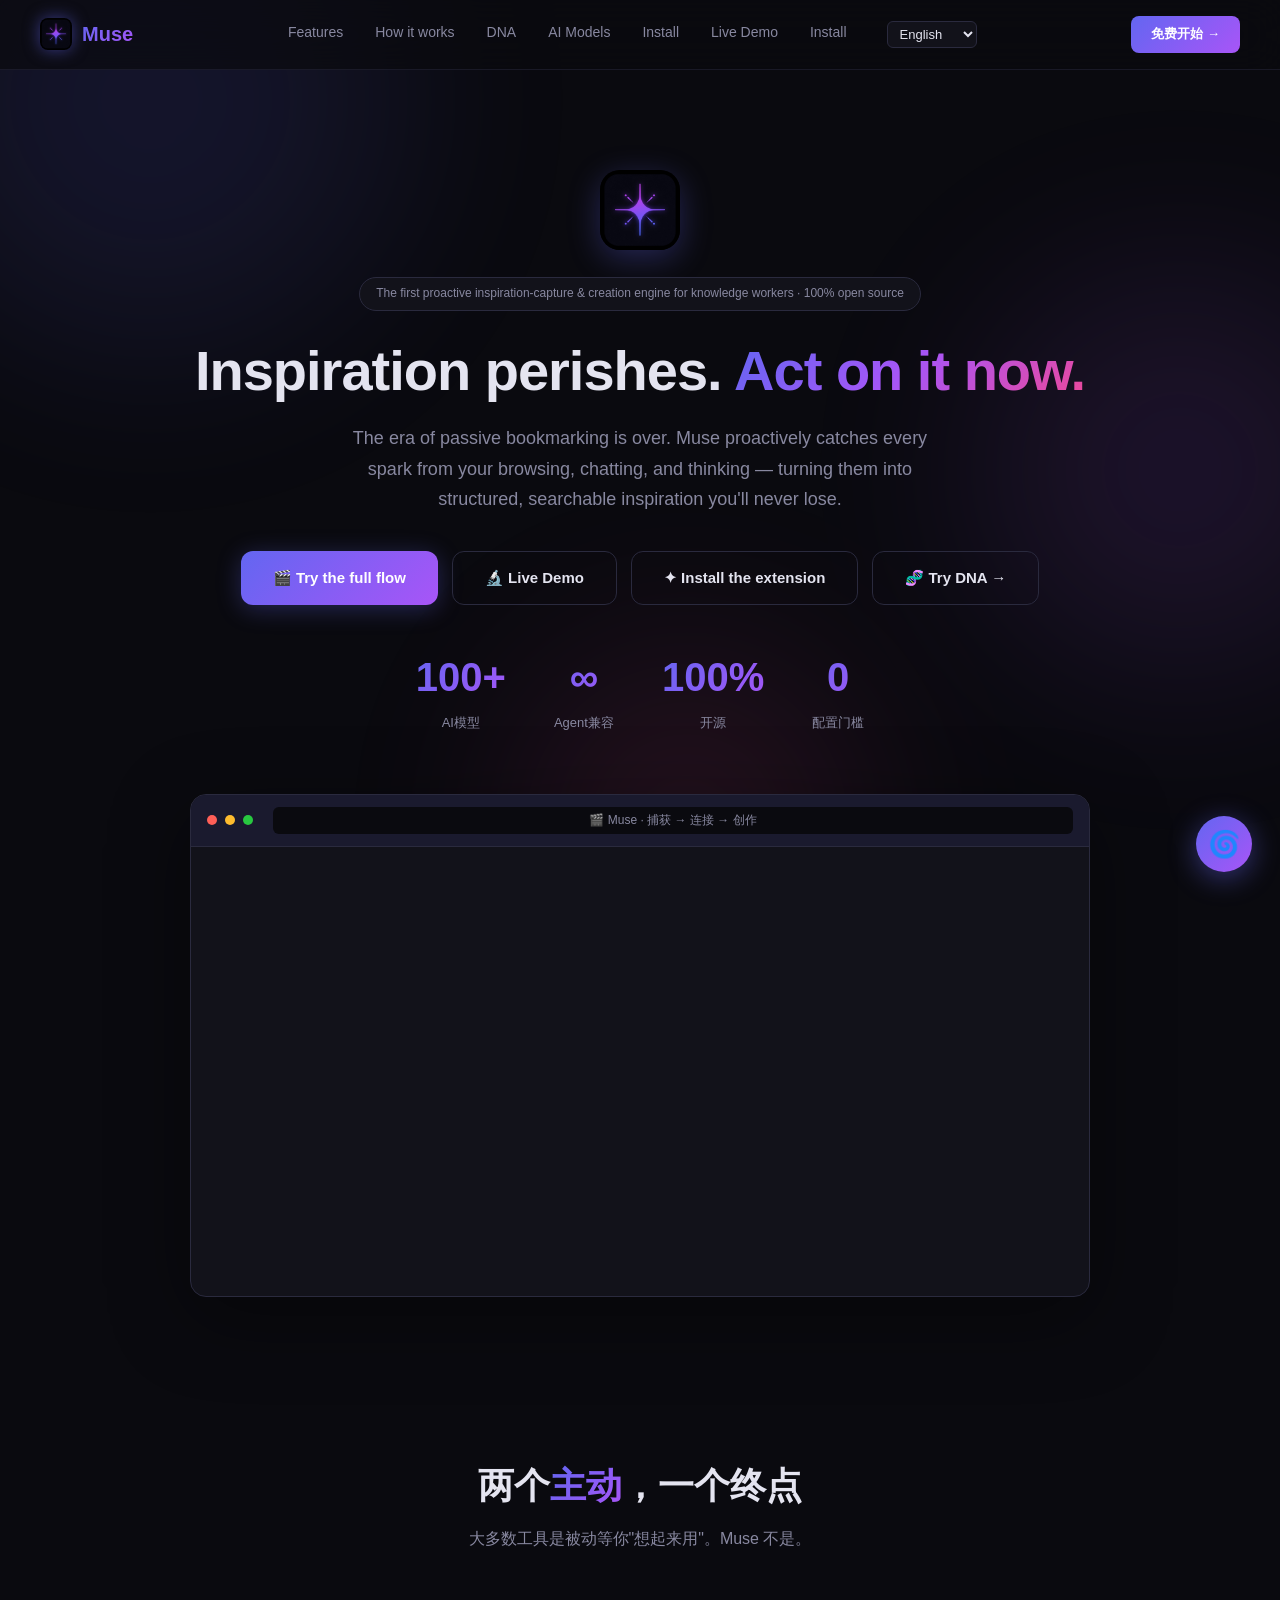
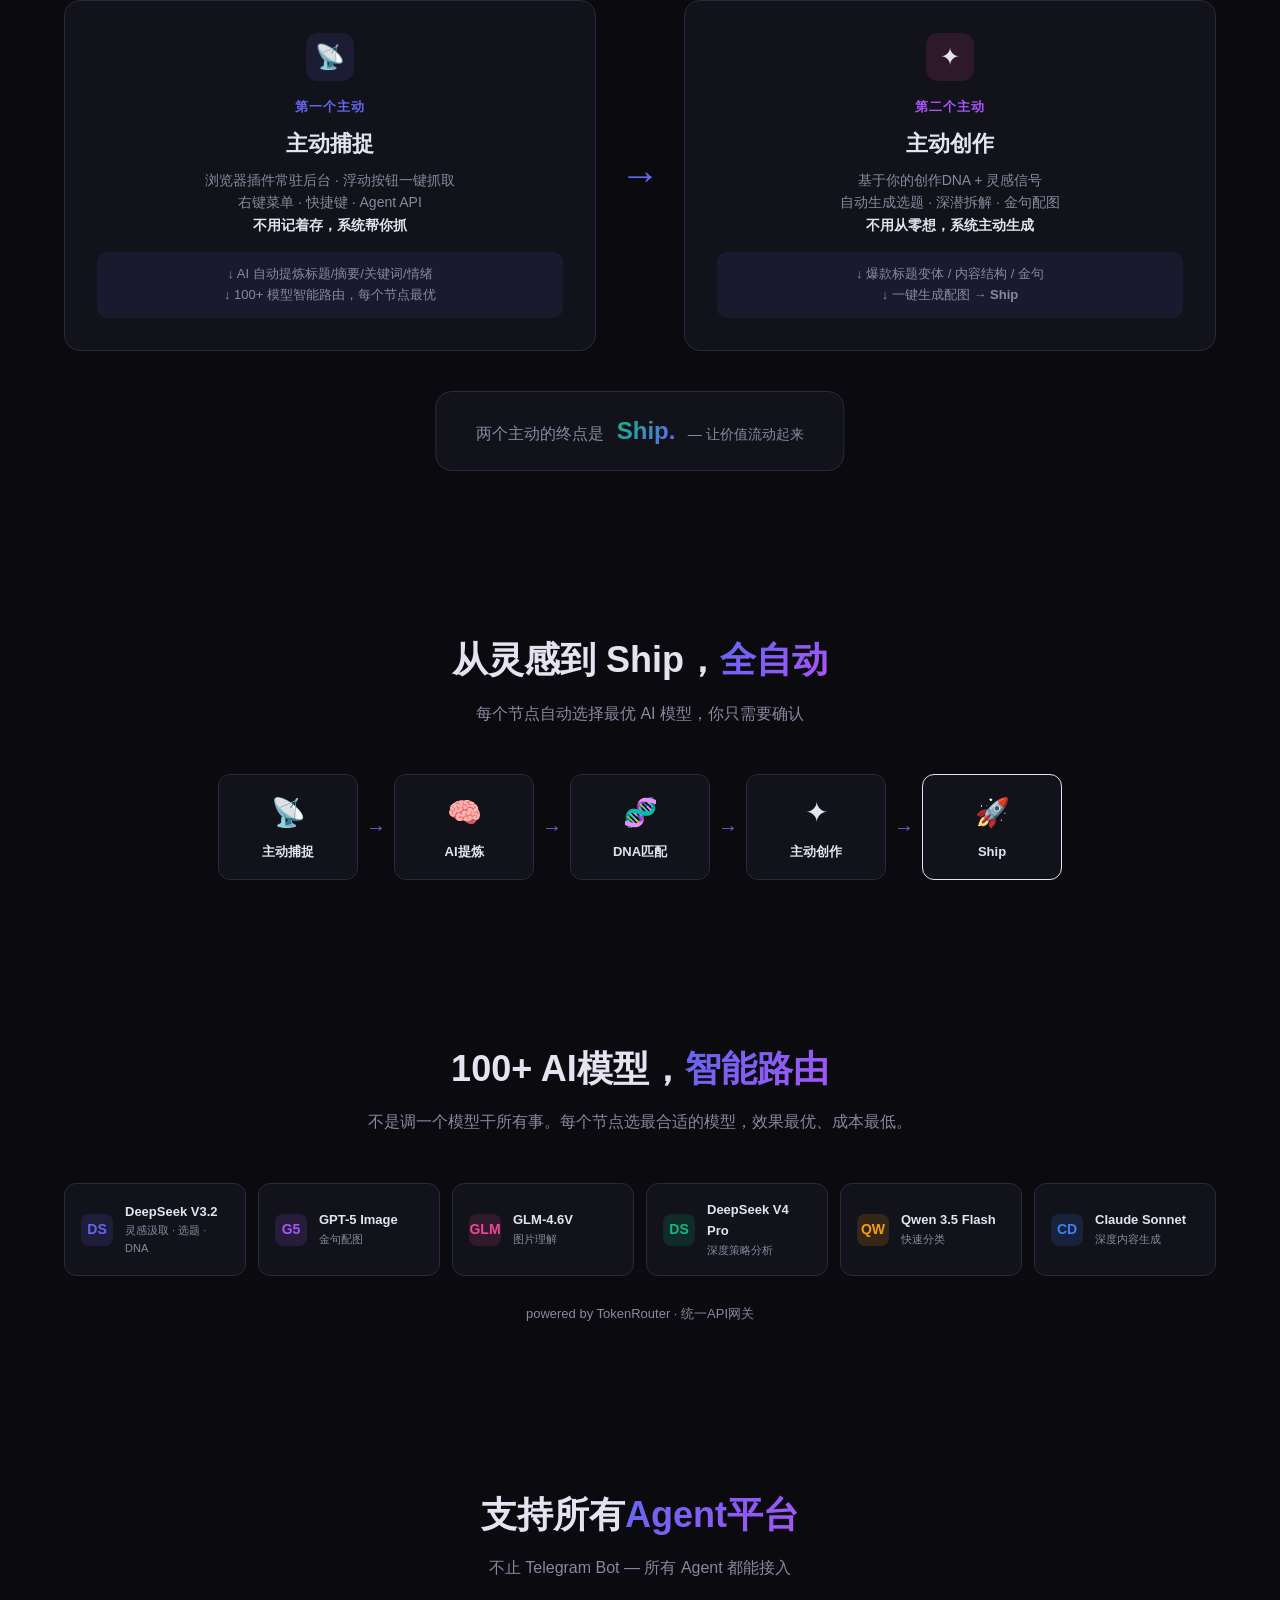
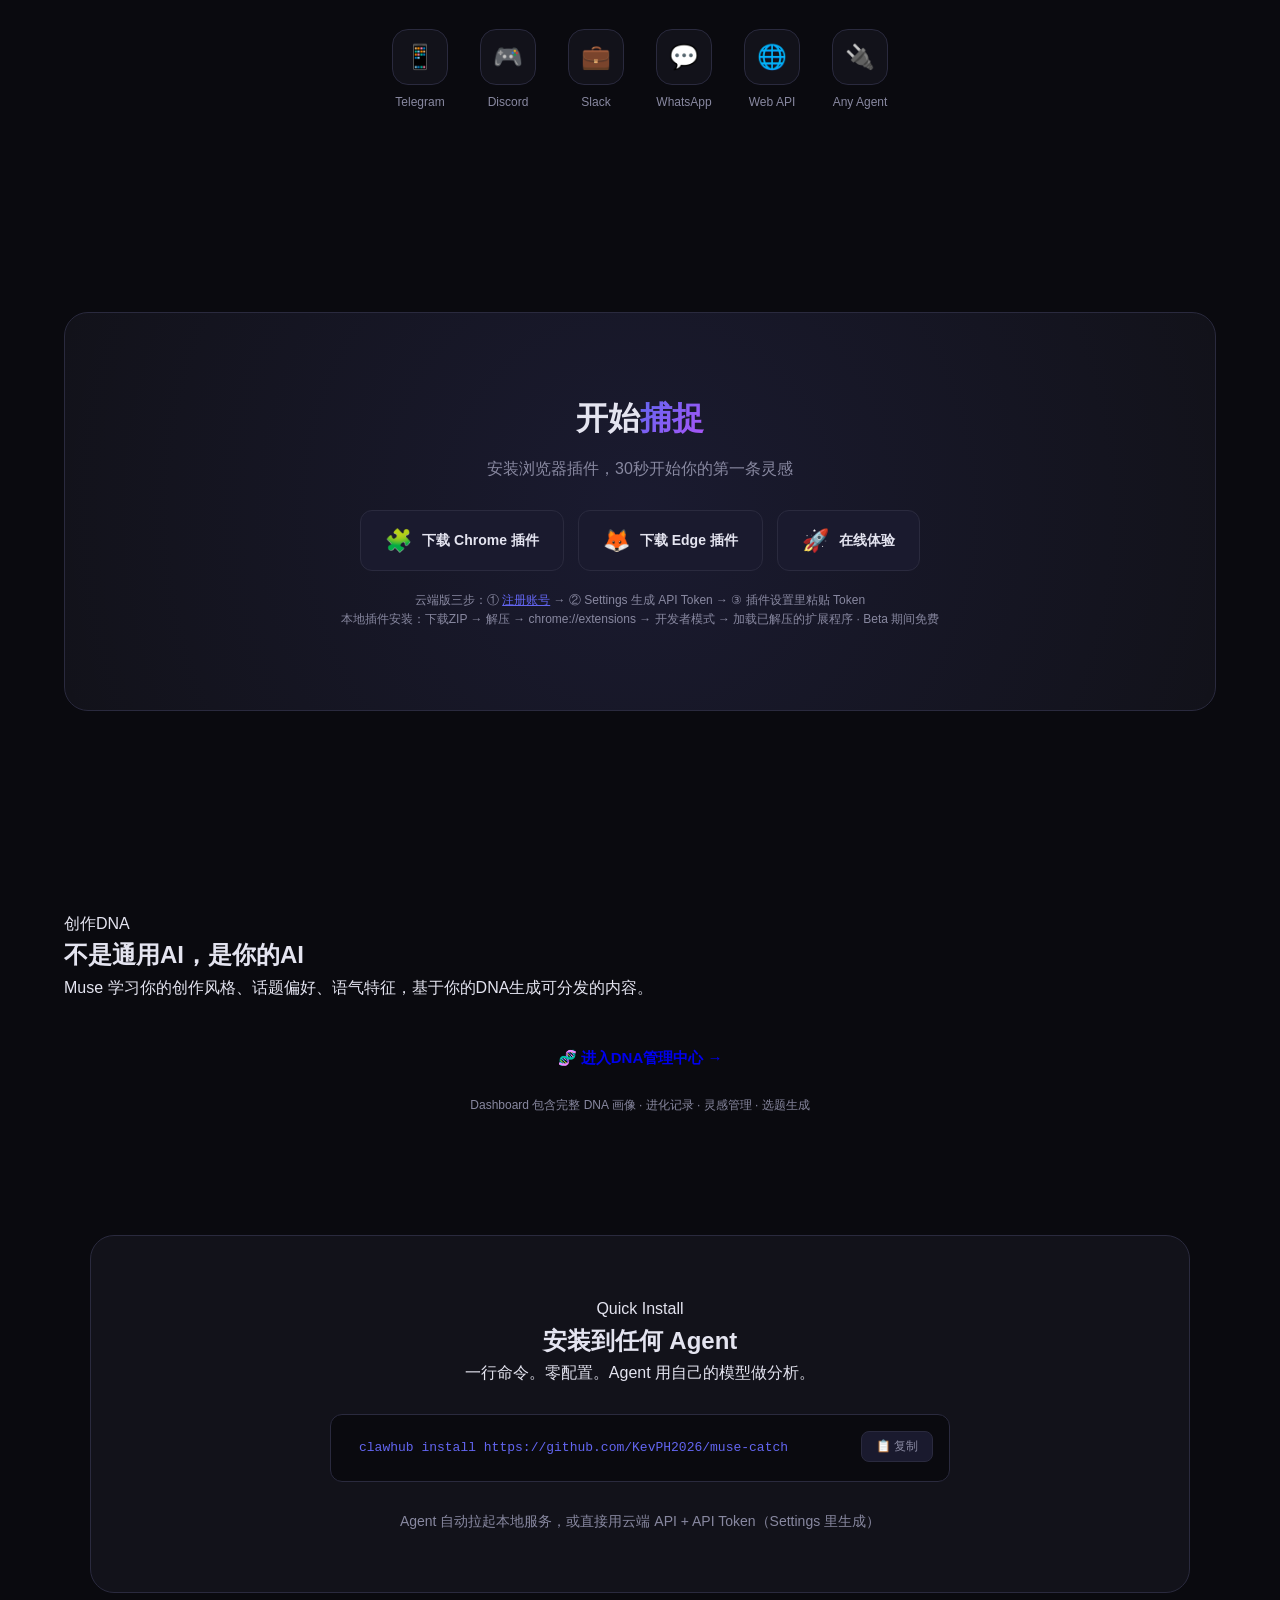
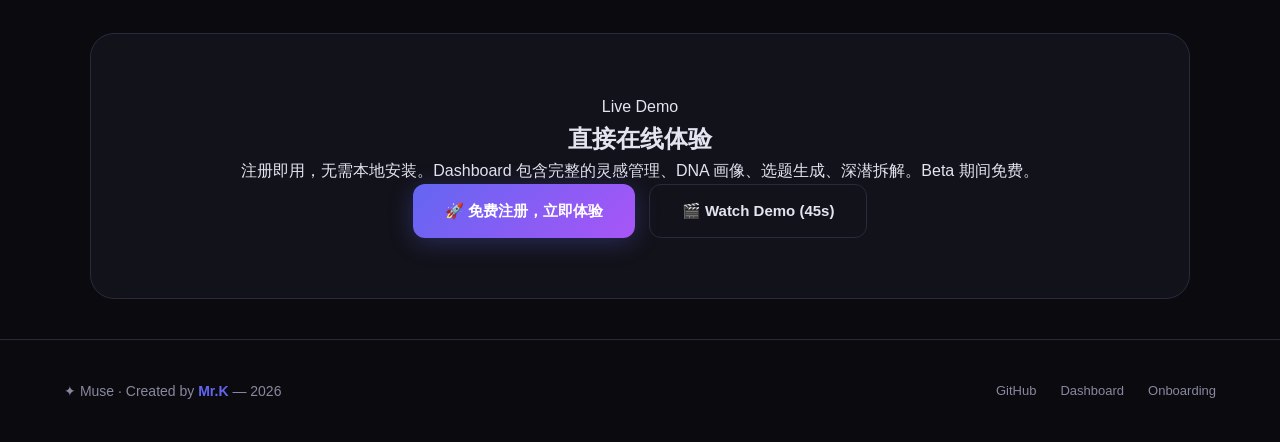
==== commit e186a69c: "feat(landing): cloud-first CTAs — signup, 3-step extension guide, fix dead links - nav/hero/demo CTA" ====
--- a/index.html
+++ b/index.html
@@ -275,7 +275,7 @@
               <option value="ja">日本語</option>
             </select>
         </div>
-        <a href="http://localhost:5200/app" target="_blank" class="nav-cta">Launch Demo →</a>
+        <a href="/app" class="nav-cta">免费开始 →</a>
     </div>
 </nav>
 
@@ -289,7 +289,7 @@
         <p class="sub" data-i18n="hero.subtitle">被动收藏的时代结束了。Muse 主动捕捉你的每一个灵感信号，基于创作DNA主动生成可分发的内容——从灵感到Ship，全自动。</p>
         <div class="hero-btns">
             <button onclick="openDemo()" class="btn-lg btn-grad" style="font-family:inherit" data-i18n="hero.cta_demo">🎬 体验完整流程</button>
-            <a href="http://localhost:5200/app" target="_blank" class="btn-lg btn-outline">🔬 Live Demo</a>
+            <a href="/app" class="btn-lg btn-outline">🔬 Live Demo</a>
             <a href="#install" class="btn-lg btn-outline" data-i18n="hero.cta_install">✦ 安装浏览器插件</a>
             <a href="/onboarding" target="_blank" class="btn-lg btn-outline" data-i18n="hero.cta_dna">🧬 DNA 体验 →</a>
         </div>
@@ -428,12 +428,13 @@
             <h2>开始<span class="grad">捕捉</span></h2>
             <p>安装浏览器插件，30秒开始你的第一条灵感</p>
             <div class="ext-buttons">
-                <a href="/muse-extension.zip" download class="ext-btn"><span class="icon">🧩</span> 下载 Chrome 插件</a>
-                <a href="/muse-extension.zip" download class="ext-btn"><span class="icon">🦊</span> 下载 Edge 插件</a>
-                <a href="https://muse-xi-murex.vercel.app/onboarding" target="_blank" class="ext-btn"><span class="icon">🚀</span> 在线体验</a>
+                <a href="/extension.zip" download class="ext-btn"><span class="icon">🧩</span> 下载 Chrome 插件</a>
+                <a href="/extension.zip" download class="ext-btn"><span class="icon">🦊</span> 下载 Edge 插件</a>
+                <a href="/app" class="ext-btn"><span class="icon">🚀</span> 在线体验</a>
             </div>
             <div style="margin-top:20px;font-size:12px;color:var(--dim)">
-                安装：下载ZIP → 解压 → chrome://extensions → 开发者模式 → 加载已解压的扩展程序
+                云端版三步：① <a href="/app" style="color:var(--accent)">注册账号</a> → ② Settings 生成 API Token → ③ 插件设置里粘贴 Token<br>
+                本地插件安装：下载ZIP → 解压 → chrome://extensions → 开发者模式 → 加载已解压的扩展程序 · Beta 期间免费
             </div>
         </div>
     </div>
@@ -461,7 +462,7 @@
 </style>
 
 <!-- Install -->
-<section class="section" id="install" style="background:var(--surface);border-radius:24px;border:1px solid var(--border);padding:60px 0;margin:40px auto;max-width:1100px">
+<section class="section" id="install-agent" style="background:var(--surface);border-radius:24px;border:1px solid var(--border);padding:60px 0;margin:40px auto;max-width:1100px">
     <div class="wrap" style="text-align:center">
         <div class="s-label">Quick Install</div>
         <h2>安装到<span class="grad">任何 Agent</span></h2>
@@ -473,7 +474,7 @@
         </div>
         
         <div class="learn-more" style="margin-top:16px;color:var(--dim);font-size:14px">
-            Agent 自动：pip install → python server.py → localhost:5200/app 就绪
+            Agent 自动拉起本地服务，或直接用云端 API + API Token（Settings 里生成）
         </div>
     </div>
 </section>
@@ -482,12 +483,12 @@
 <section class="section" id="live-demo" style="background:var(--surface);border-radius:24px;border:1px solid var(--border);padding:60px 0;margin:40px auto;max-width:1100px">
     <div class="wrap" style="text-align:center">
         <div class="s-label">Live Demo</div>
-        <h2>在<span class="grad">你的机器</span>上跑起来</h2>
-        <p class="s-desc">Dashboard 包含完整的灵感管理、DNA 画像、选题生成、深潜拆解。5 分钟本地启动。</p>
+        <h2>直接<span class="grad">在线体验</span></h2>
+        <p class="s-desc">注册即用，无需本地安装。Dashboard 包含完整的灵感管理、DNA 画像、选题生成、深潜拆解。Beta 期间免费。</p>
         
         <div class="hero-btns" style="justify-content:center">
-            <a href="http://localhost:5200/app" target="_blank" class="btn-lg btn-grad">🔬 Launch Live Demo</a>
-            <a href="https://litter.catbox.moe/7g8z2t.mp4" target="_blank" class="btn-lg btn-outline">🎬 Watch Demo (45s)</a>
+            <a href="/app" class="btn-lg btn-grad">🚀 免费注册，立即体验</a>
+            <a href="/muse-demo.mp4" target="_blank" class="btn-lg btn-outline">🎬 Watch Demo (45s)</a>
         </div>
     </div>
 </section>
@@ -498,8 +499,8 @@
         <div class="footer-brand">✦ Muse · Created by <a href="https://superk.ai" target="_blank" style="color:var(--accent);text-decoration:none;font-weight:600">Mr.K</a> — 2026</div>
         <div class="footer-links">
             <a href="https://github.com/KevPH2026/muse" target="_blank">GitHub</a>
-            <a href="https://muse-xi-murex.vercel.app" target="_blank">Dashboard</a>
-            <a href="https://muse-xi-murex.vercel.app/onboarding" target="_blank">Onboarding</a>
+            <a href="/app">Dashboard</a>
+            <a href="/app">Onboarding</a>
         </div>
     </div>
 </footer>
@@ -515,24 +516,7 @@
     setTimeout(()=>{btn.textContent='📋 复制';btn.classList.remove('copied')},2000);
   });
 }
-// Auto-populate model routing from API
-fetch('/api/models').then(r=>r.json()).then(d=>{
-    if(!d.ok)return;
-    const grid=document.getElementById('models-grid');
-    const tasks=Object.entries(d.routing);
-    const colors=['#6366f1','#a855f7','#ec4899','#10b981','#f59e0b','#3b82f6'];
-    grid.innerHTML=tasks.map(([task,info],i)=>{
-        const parts=info.model.split('/');
-        const provider=parts[0]||'';
-        const model=parts[1]||info.model;
-        const initials=model.replace(/[^A-Z0-9]/gi,'').substring(0,3).toUpperCase();
-        const c=colors[i%colors.length];
-        return `<div class="model-badge">
-            <div class="model-logo" style="background:${c}22;color:${c}">${initials}</div>
-            <div><div class="model-name">${model}</div><div class="model-task">${task} · ${info.reason}</div></div>
-        </div>`;
-    }).join('');
-}).catch(()=>{});
+// Model grid is static HTML above — no dynamic /api/models call (endpoint never existed).
 </script>
 <!-- Demo Overlay -->
 <div class="demo-overlay" id="demo-overlay">
@@ -828,7 +812,7 @@
       }
     } catch(e) {
       hideTyping();
-      addMsg('muse', '⚠️ 连接失败，请确认服务已启动 (localhost:5200)');
+      addMsg('muse', '⚠️ 连接失败，请稍后再试');
     }
     btn.disabled = false;
     input.focus();
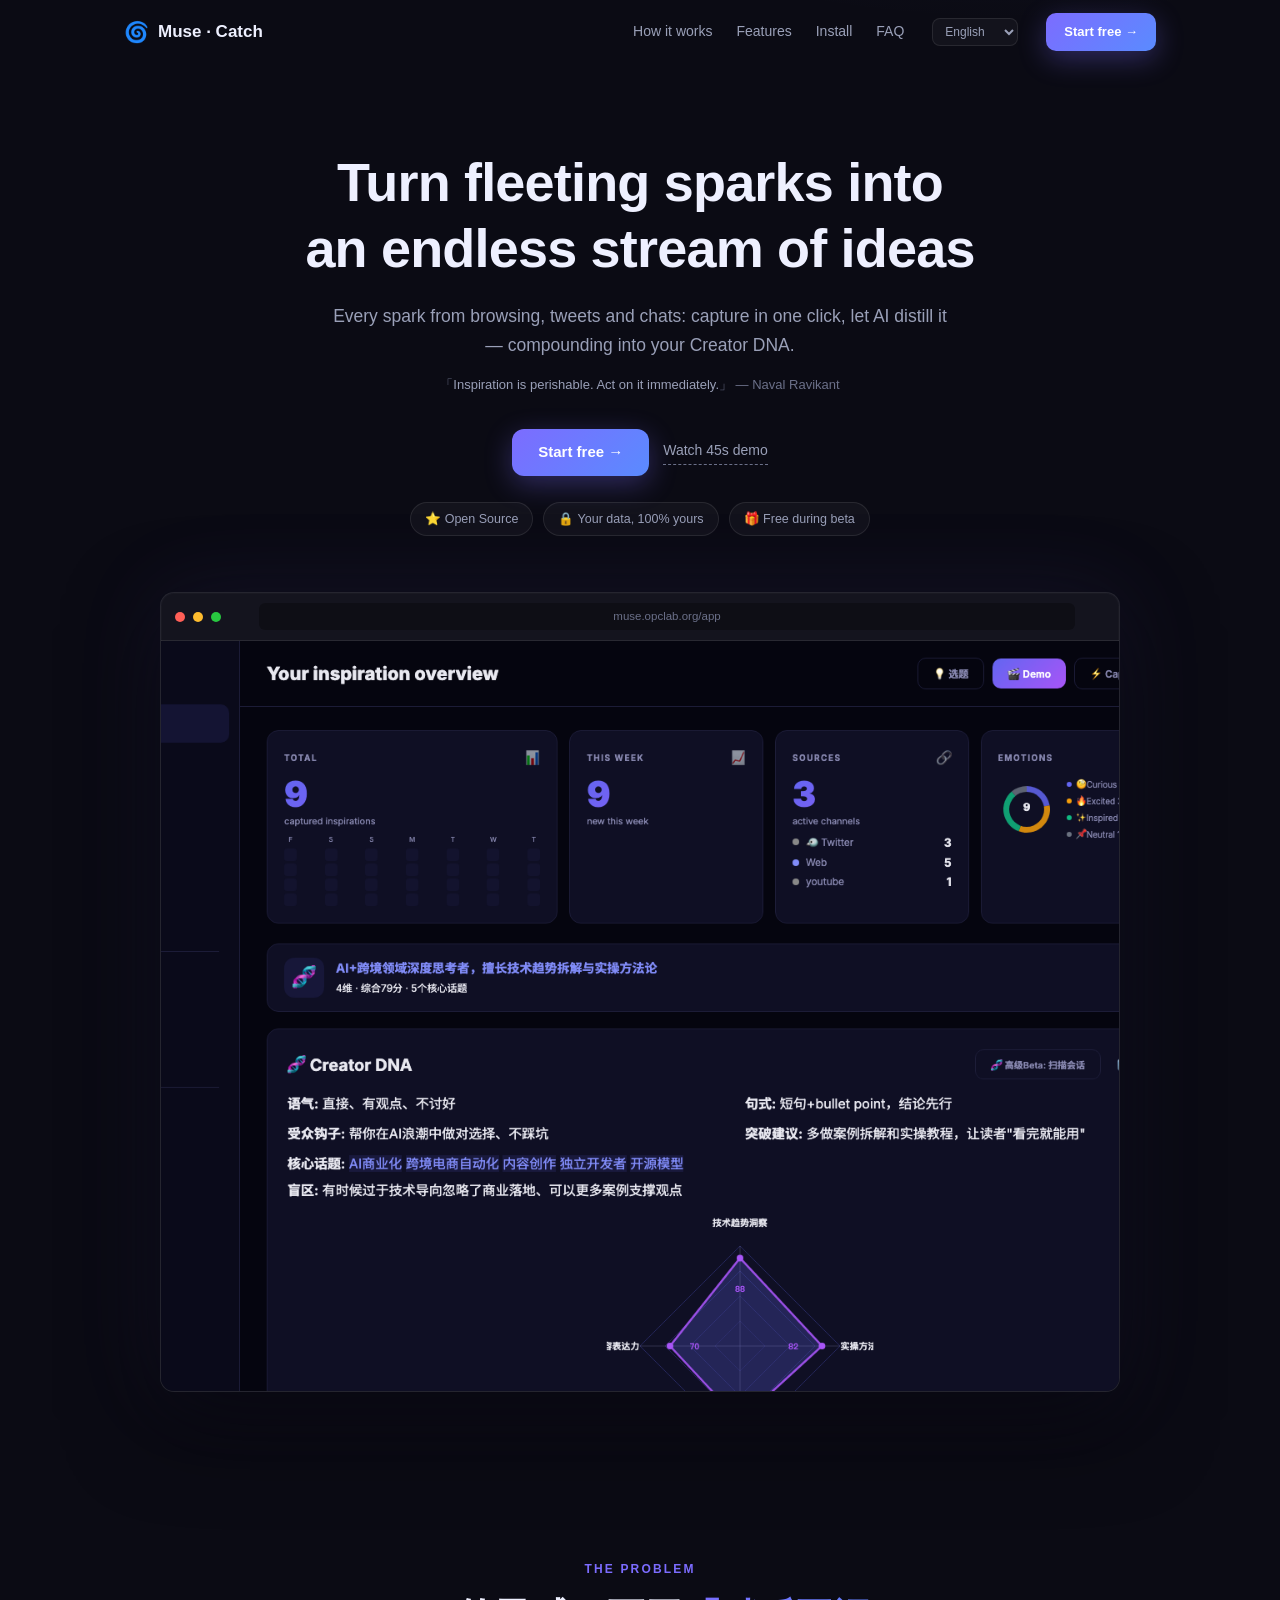
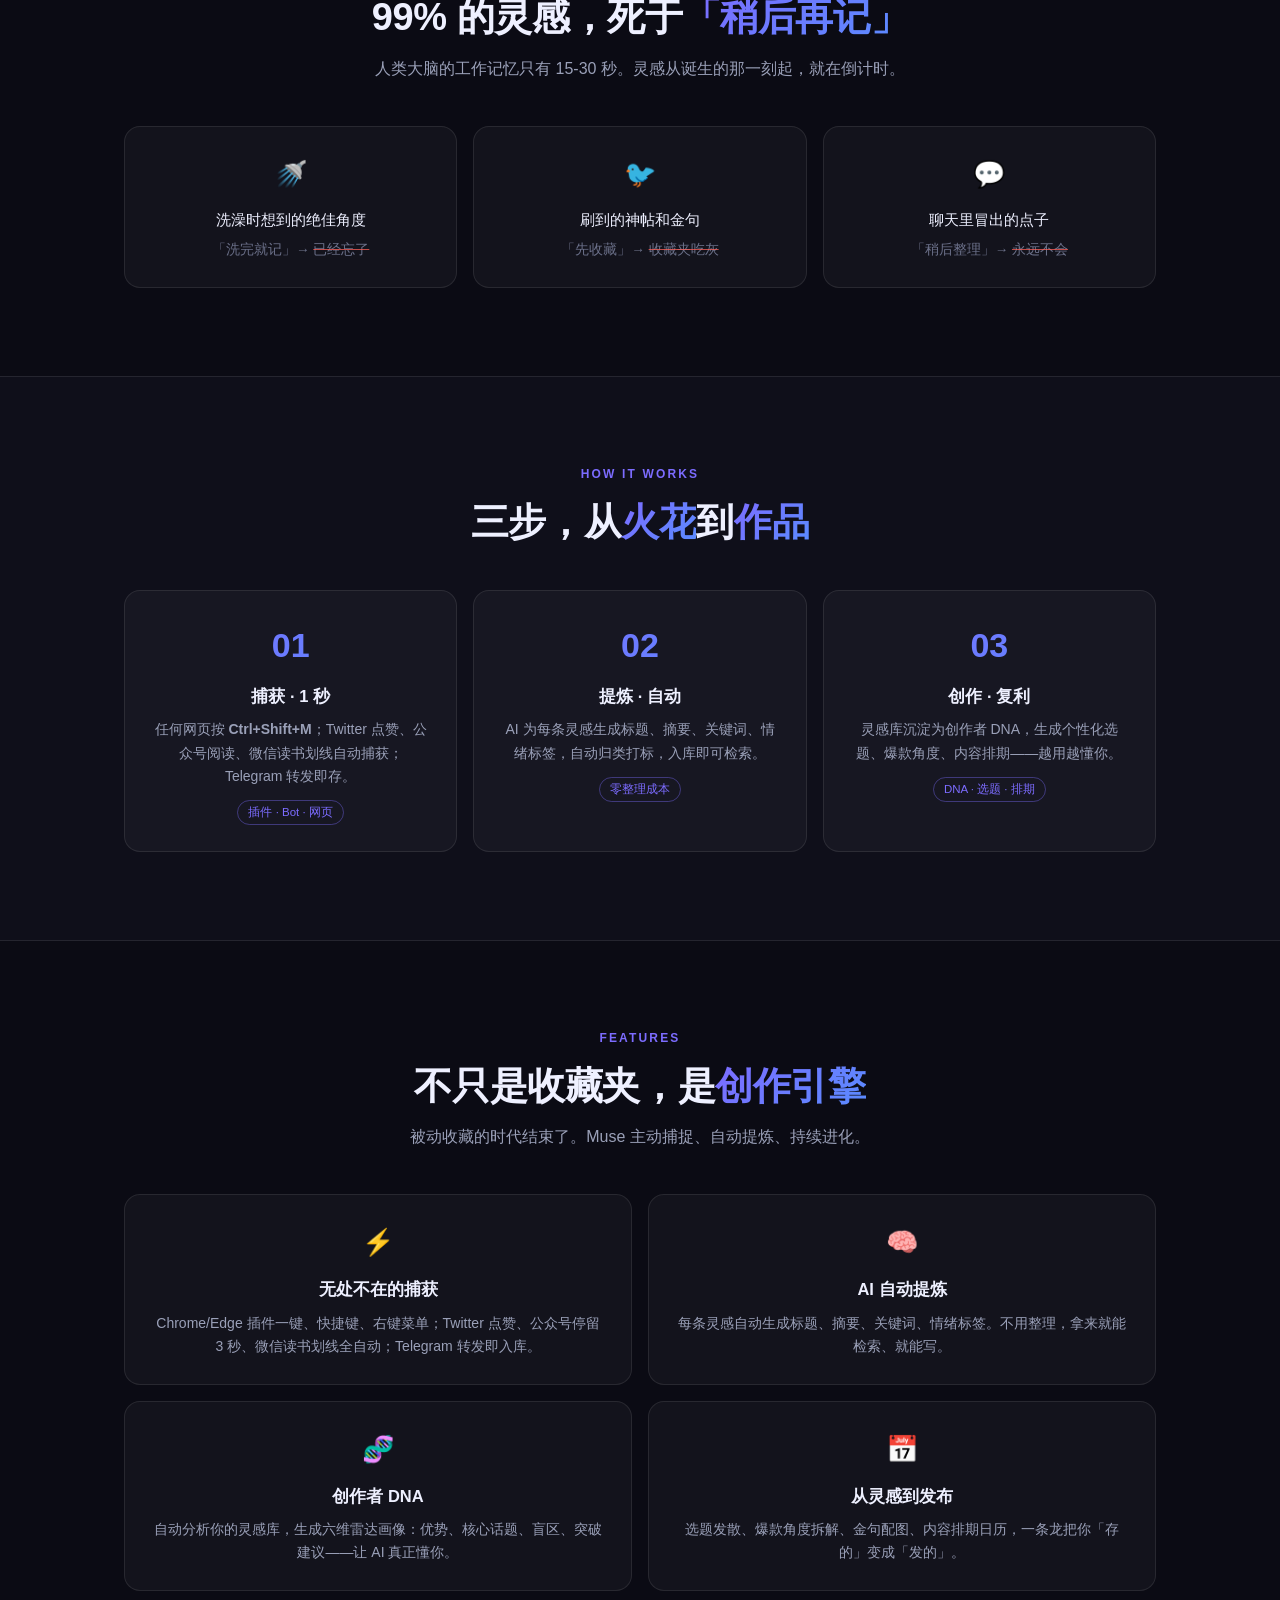
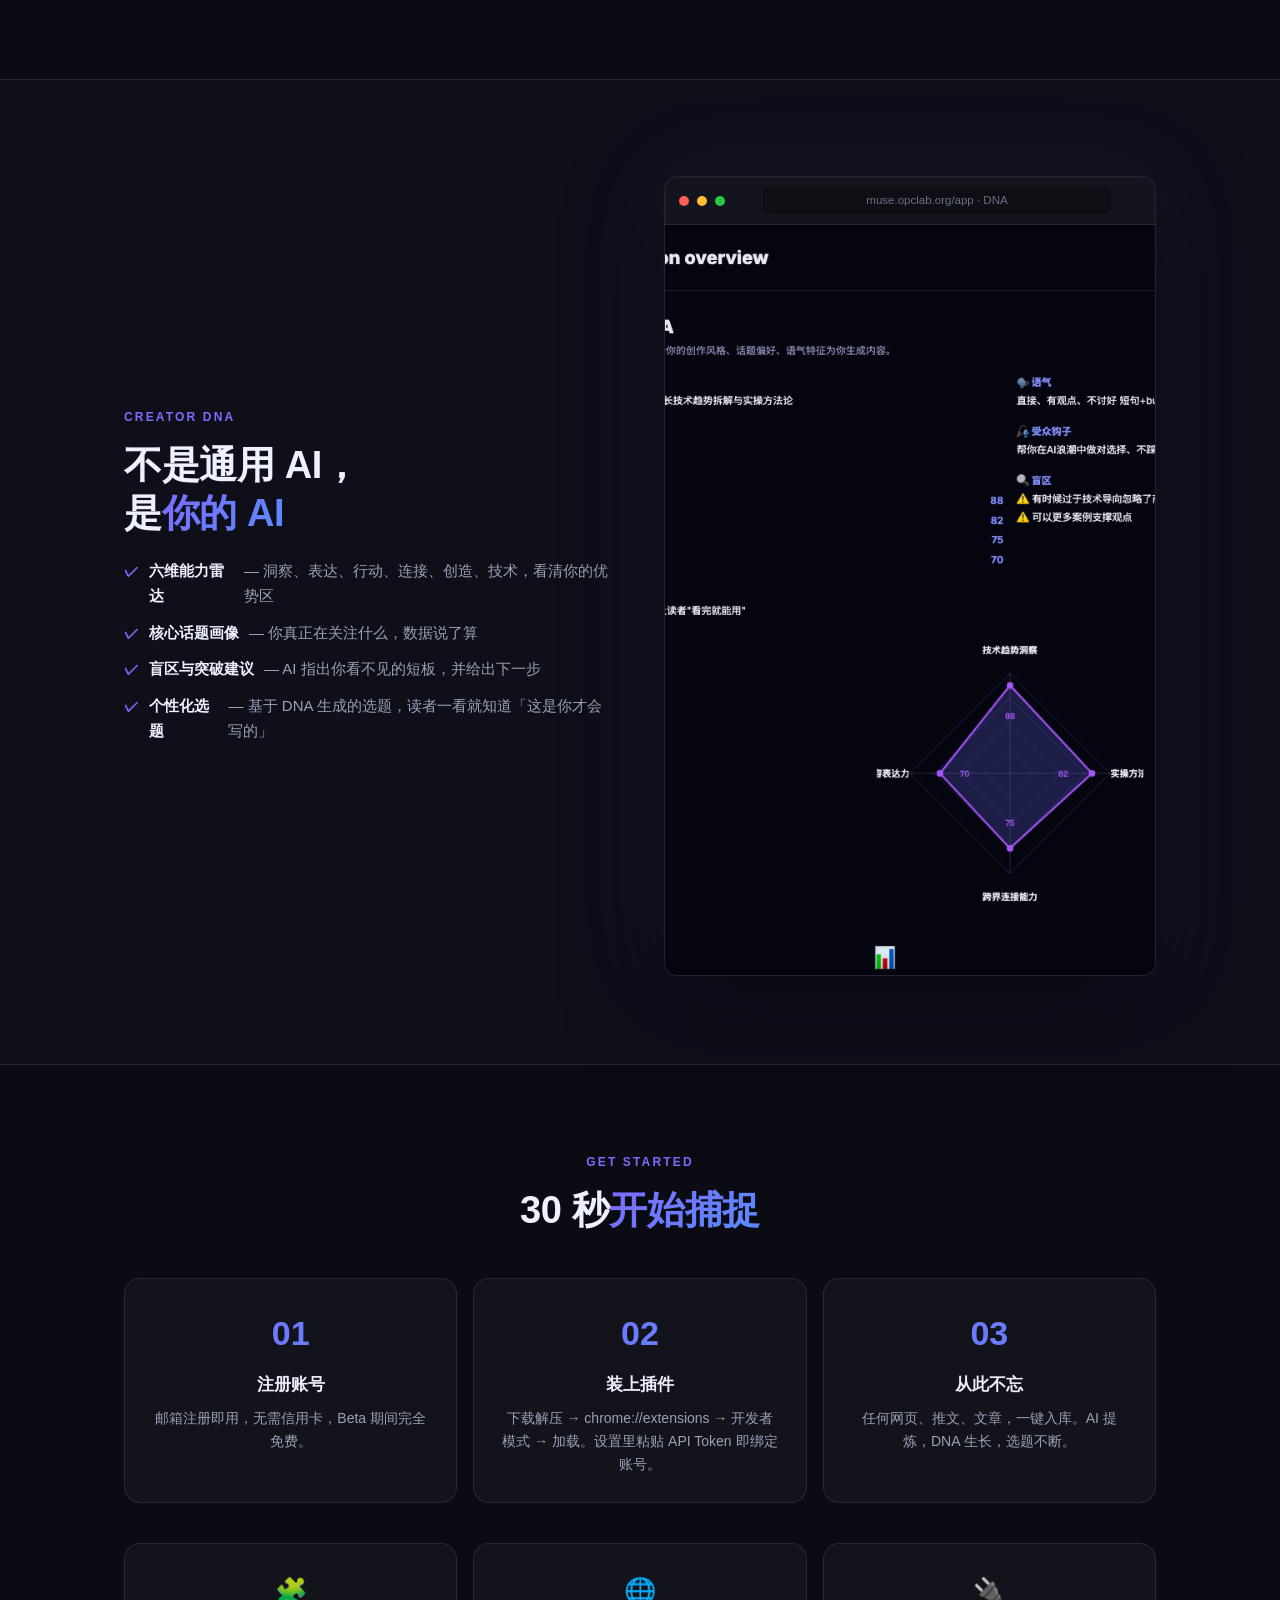
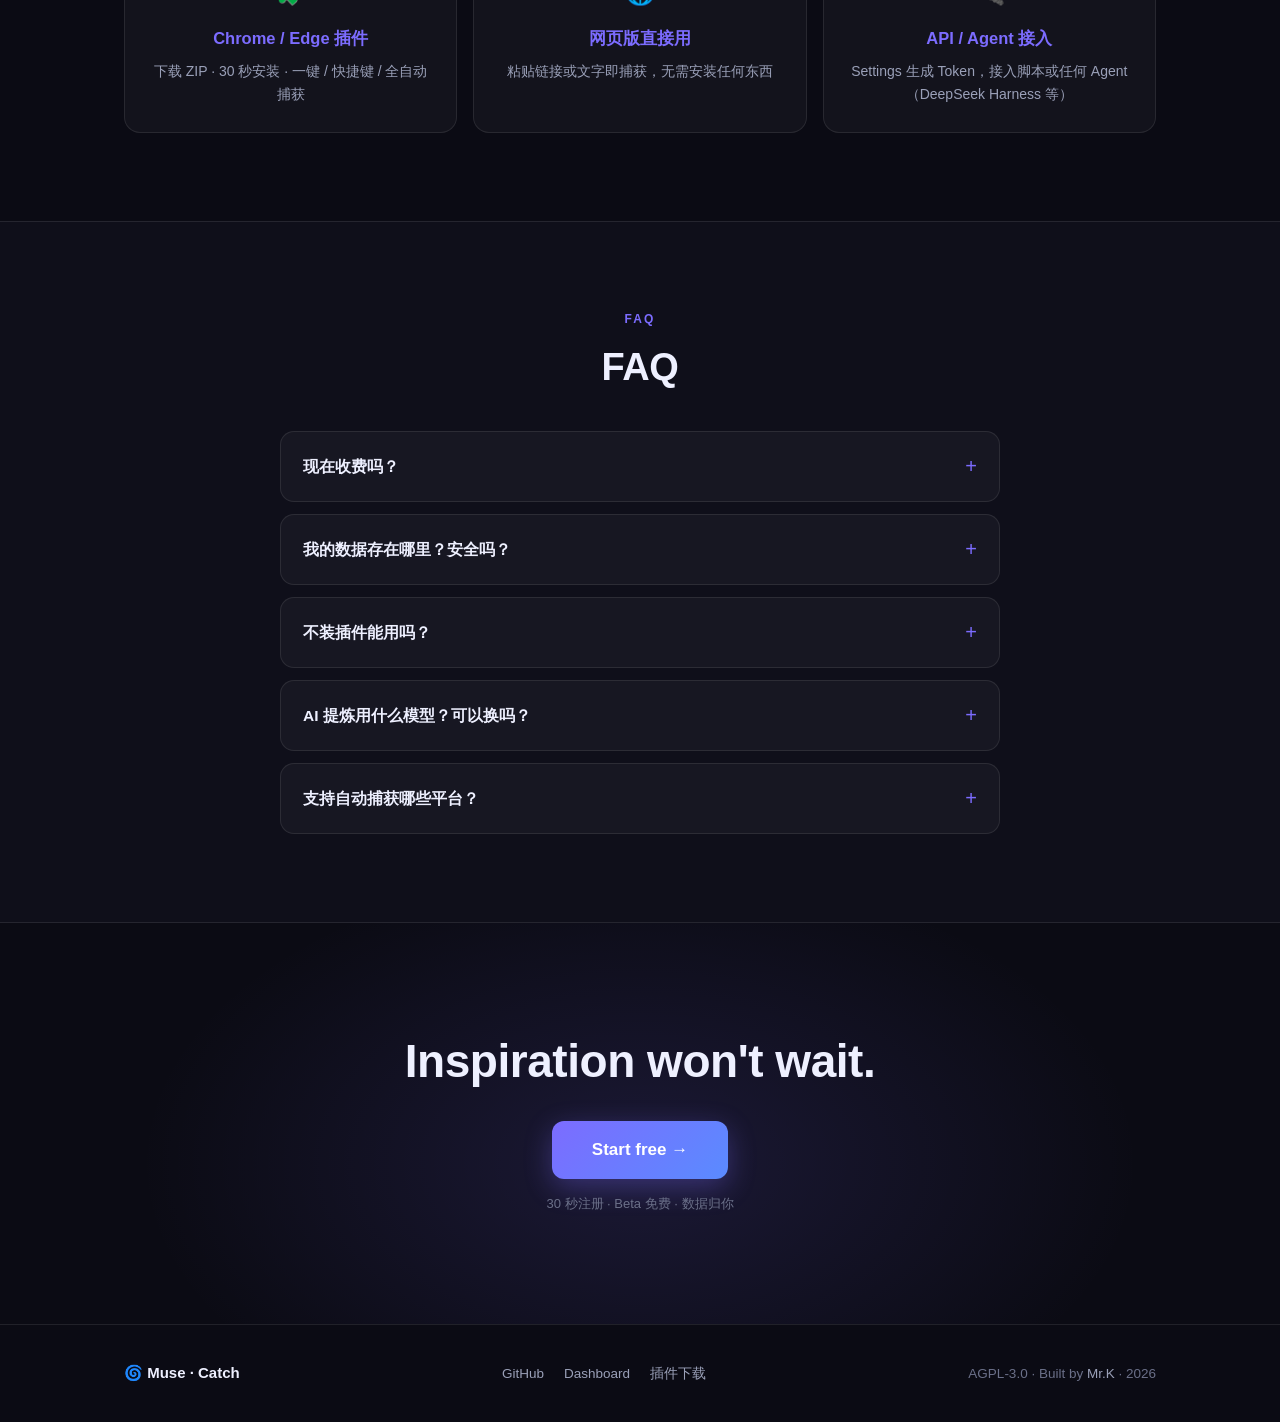
==== commit 9a12cfc6: "feat(landing): redesign landing page for conversion clarity - Rewrite index.html: single-CTA hero (h" ====
--- a/index.html
+++ b/index.html
@@ -3,885 +3,397 @@
 <head>
 <meta charset="UTF-8">
 <meta name="viewport" content="width=device-width, initial-scale=1.0">
-<title>Muse · 全球首个面向知识工作者的主动灵感采集与创作引擎</title>
-<meta name="description" content="全球首个面向知识工作者的主动式灵感采集与创作引擎。100%开源。主动捕捉 → DNA雷达画像 → OPC Market生态 → Ship。">
+<title>Muse · Catch — AI 灵感捕手 | 一键捕获 · AI 提炼 · 创作者 DNA</title>
+<meta name="description" content="网页、推特、聊天里的每一个灵感火花：一键捕获，AI 自动提炼成标题、摘要、关键词，沉淀为你的创作者 DNA。Beta 期间免费。">
+<meta property="og:title" content="Muse · Catch — AI 灵感捕手">
+<meta property="og:description" content="灵感本易逝，行动应当时。一键捕获 → AI 提炼 → 创作者 DNA → 选题排期。">
+<meta property="og:image" content="https://muse.opclab.org/images/01-dashboard.png">
+<meta property="og:type" content="website">
+<meta name="twitter:card" content="summary_large_image">
+<link rel="icon" href="data:image/svg+xml,<svg xmlns='http://www.w3.org/2000/svg' viewBox='0 0 100 100'><text y='.9em' font-size='90'>🌀</text></svg>">
 <style>
-:root{--bg:#0a0a0f;--surface:#12121a;--surface2:#1a1a2e;--border:#2a2a3e;--text:#e4e4f0;--dim:#8888a0;--accent:#6366f1;--accent2:#a855f7;--pink:#ec4899;--grad:linear-gradient(135deg,#6366f1,#a855f7);--grad3:linear-gradient(135deg,#6366f1,#a855f7,#ec4899)}
+:root{
+  --bg:#0b0b14;--bg2:#0f0f1a;--surface:rgba(255,255,255,.035);--surface2:rgba(255,255,255,.06);
+  --border:rgba(255,255,255,.09);--text:#eef0ff;--dim:#9aa0b8;--dimmer:#6b7089;
+  --accent:#7c6cff;--accent2:#5a8bff;--grad:linear-gradient(135deg,#7c6cff,#5a8bff);
+  --radius:16px;
+}
 *{margin:0;padding:0;box-sizing:border-box}
 html{scroll-behavior:smooth}
-body{font-family:-apple-system,BlinkMacSystemFont,"SF Pro Display","Helvetica Neue",sans-serif;background:var(--bg);color:var(--text);overflow-x:hidden;line-height:1.6}
-
-/* Animated orbs */
-.orbs{position:fixed;inset:0;z-index:0;overflow:hidden;pointer-events:none}
-.orb{position:absolute;border-radius:50%;filter:blur(100px);opacity:.12}
-.orb:nth-child(1){width:500px;height:500px;background:#6366f1;top:-150px;left:-100px;animation:f1 20s infinite ease-in-out}
-.orb:nth-child(2){width:400px;height:400px;background:#a855f7;top:30%;right:-100px;animation:f2 25s infinite ease-in-out}
-.orb:nth-child(3){width:350px;height:350px;background:#ec4899;bottom:-100px;left:40%;animation:f3 18s infinite ease-in-out}
-@keyframes f1{0%,100%{transform:translate(0,0)scale(1)}50%{transform:translate(80px,60px)scale(1.2)}}
-@keyframes f2{0%,100%{transform:translate(0,0)scale(1)}50%{transform:translate(-60px,80px)scale(.9)}}
-@keyframes f3{0%,100%{transform:translate(0,0)scale(1)}50%{transform:translate(40px,-60px)scale(1.1)}}
-
-.wrap{position:relative;z-index:1;max-width:1200px;margin:0 auto;padding:0 24px}
-
-/* Nav */
-nav{position:sticky;top:0;z-index:50;background:rgba(10,10,15,.7);backdrop-filter:blur(20px);border-bottom:1px solid rgba(42,42,62,.5)}
-.nav-inner{display:flex;align-items:center;justify-content:space-between;padding:16px 0}
-.brand{display:flex;align-items:center;gap:10px;font-size:20px;font-weight:800}
-.brand-icon{width:32px;height:32px;display:flex;align-items:center;justify-content:center;font-size:20px;filter:drop-shadow(0 0 8px rgba(99,102,241,.5))}
-.brand-text{background:var(--grad);-webkit-background-clip:text;-webkit-text-fill-color:transparent}
-.nav-links{display:flex;gap:32px;font-size:14px}
-.nav-links a{color:var(--dim);text-decoration:none;transition:color .2s}
+body{background:var(--bg);color:var(--text);font-family:-apple-system,BlinkMacSystemFont,"PingFang SC","Segoe UI",Roboto,"Noto Sans SC",sans-serif;line-height:1.65;-webkit-font-smoothing:antialiased;overflow-x:hidden}
+a{color:var(--accent);text-decoration:none}
+img{max-width:100%;display:block}
+.wrap{max-width:1080px;margin:0 auto;padding:0 24px}
+section{padding:88px 0}
+.s-label{font-size:12px;letter-spacing:.18em;text-transform:uppercase;color:var(--accent);font-weight:700;margin-bottom:14px}
+h2{font-size:clamp(26px,4vw,38px);line-height:1.25;letter-spacing:-.01em}
+h2 .grad,.grad{background:var(--grad);-webkit-background-clip:text;background-clip:text;color:transparent}
+.s-desc{color:var(--dim);font-size:16px;max-width:560px;margin-top:14px}
+.center{text-align:center}.center .s-desc{margin-left:auto;margin-right:auto}
+
+/* ---------- Nav ---------- */
+nav{position:fixed;top:0;left:0;right:0;z-index:100;transition:.25s;border-bottom:1px solid transparent}
+nav.scrolled{background:rgba(11,11,20,.82);backdrop-filter:blur(14px);border-bottom-color:var(--border)}
+.nav-inner{display:flex;align-items:center;gap:28px;height:64px}
+.brand{display:flex;align-items:center;gap:9px;font-weight:800;font-size:17px;color:var(--text);margin-right:auto}
+.brand .icon{font-size:20px}
+.nav-links{display:flex;gap:24px;font-size:14px}
+.nav-links a{color:var(--dim);transition:.15s}
 .nav-links a:hover{color:var(--text)}
-.nav-cta{padding:8px 20px;border-radius:8px;background:var(--grad);color:#fff;font-size:13px;font-weight:600;border:none;cursor:pointer;text-decoration:none}
-
-/* Hero */
-.hero{text-align:center;padding:100px 0 80px;position:relative}
-.hero-badge{display:inline-flex;align-items:center;gap:8px;padding:6px 16px;border-radius:20px;background:var(--surface);border:1px solid var(--border);font-size:12px;color:var(--dim);margin-bottom:28px}
-.hero-badge .dot{width:6px;height:6px;border-radius:50%;background:var(--green);animation:pulse 2s infinite}
-@keyframes pulse{0%,100%{opacity:1}50%{opacity:.4}}
-.hero h1{font-size:56px;font-weight:800;line-height:1.15;margin-bottom:20px;letter-spacing:-1px}
-.hero h1 .grad{background:var(--grad3);-webkit-background-clip:text;-webkit-text-fill-color:transparent}
-.hero p.sub{font-size:18px;color:var(--dim);max-width:600px;margin:0 auto 36px;line-height:1.7}
-.hero-btns{display:flex;gap:14px;justify-content:center;flex-wrap:wrap}
-.btn-lg{padding:14px 32px;border-radius:12px;font-size:15px;font-weight:600;text-decoration:none;display:inline-flex;align-items:center;gap:8px;transition:all .2s;border:none;cursor:pointer;font-family:inherit}
-.btn-grad{background:var(--grad);color:#fff;box-shadow:0 4px 24px rgba(99,102,241,.3)}
-.btn-grad:hover{transform:translateY(-2px);box-shadow:0 8px 32px rgba(99,102,241,.4)}
-.btn-outline{background:transparent;color:var(--text);border:1px solid var(--border)}
-.btn-outline:hover{border-color:var(--accent);background:var(--surface)}
-
-/* Hero two-column */
-
-/* Floating Chat */
-#chat-fab{position:fixed;bottom:28px;right:28px;width:56px;height:56px;border-radius:50%;background:var(--grad);border:none;cursor:pointer;z-index:300;box-shadow:0 6px 28px rgba(99,102,241,.45);display:flex;align-items:center;justify-content:center;font-size:26px;transition:all .25s;color:#fff}
-#chat-fab:hover{transform:scale(1.08);box-shadow:0 8px 36px rgba(99,102,241,.55)}
-#chat-panel{position:fixed;bottom:96px;right:28px;width:380px;max-height:520px;background:var(--surface);border:1px solid var(--border);border-radius:18px;z-index:299;display:none;flex-direction:column;overflow:hidden;box-shadow:0 12px 48px rgba(0,0,0,.5);animation:scaleIn .2s}
-#chat-panel.open{display:flex}
-
-/* Hero Chat Panel */
-#chat-panel.open{display:flex}
-#chat-panel .chat-header{display:flex;align-items:center;justify-content:space-between;padding:14px 18px;border-bottom:1px solid var(--border);background:var(--surface2)}
-#chat-panel .chat-header .title{font-size:14px;font-weight:700}
-#chat-panel .chat-header .status{font-size:11px;color:#28c840}
-#chat-panel .chat-body{min-height:200px;flex:1;overflow-y:auto;padding:16px;display:flex;flex-direction:column;gap:10px}
-#chat-panel .chat-body::-webkit-scrollbar{width:4px}
-#chat-panel .chat-body::-webkit-scrollbar-thumb{background:var(--border);border-radius:2px}
-#chat-panel .chat-hint{text-align:center;color:var(--dim);font-size:13px;line-height:1.8;padding:20px 0}
-#chat-panel .chat-hint span{display:inline-block;margin:4px 2px;padding:5px 12px;border-radius:20px;background:var(--surface2);border:1px solid var(--border);color:var(--text);font-size:12px;cursor:pointer;transition:all .2s}
-#chat-panel .chat-hint span:hover{border-color:var(--accent);background:rgba(99,102,241,.12)}
-#chat-panel .chat-input-wrap{display:flex;gap:8px;padding:12px;border-top:1px solid var(--border);background:var(--surface2)}
-#chat-panel .chat-input{flex:1;background:var(--bg);border:1px solid var(--border);border-radius:10px;padding:10px 14px;color:var(--text);font-size:13px;font-family:inherit;outline:none;transition:border-color .2s}
-#chat-panel .chat-input:focus{border-color:var(--accent)}
-#chat-panel .chat-input::placeholder{color:var(--dim)}
-#chat-panel .chat-send{width:40px;height:40px;border-radius:10px;background:var(--grad);border:none;color:#fff;font-size:16px;cursor:pointer;display:flex;align-items:center;justify-content:center;transition:all .2s;flex-shrink:0}
-#chat-panel .chat-send:hover{transform:scale(1.05)}
-#chat-panel .chat-send:disabled{opacity:.4;cursor:not-allowed;transform:none}
-
-#chat-panel .chat-msg{max-width:90%;padding:10px 14px;border-radius:14px;font-size:13px;line-height:1.5;word-break:break-word;animation:heroMsgIn .2s}
-#chat-panel .chat-msg.user{align-self:flex-end;background:var(--grad);color:#fff;border-bottom-right-radius:4px}
-#chat-panel .chat-msg.muse{align-self:flex-start;background:var(--surface2);border:1px solid var(--border);border-bottom-left-radius:4px;color:var(--text)}
-@keyframes scaleIn{from{opacity:0;transform:scale(.95)}to{opacity:1;transform:scale(1)}}
-@keyframes heroMsgIn{from{opacity:0;transform:translateY(8px)}to{opacity:1;transform:translateY(0)}}
-#chat-panel .chat-typing{display:flex;gap:4px;padding:12px 16px;align-self:flex-start}
-#chat-panel .chat-typing span{width:6px;height:6px;border-radius:50%;background:var(--dim);animation:heroTyping 1.4s infinite}
-#chat-panel .chat-typing span:nth-child(2){animation-delay:.2s}
-#chat-panel .chat-typing span:nth-child(3){animation-delay:.4s}
-@keyframes heroTyping{0%,60%,100%{transform:translateY(0);opacity:.3}30%{transform:translateY(-6px);opacity:1}}
-
-/* Hero chat feedback */
-#chat-panel .chat-msg .msg-feedback{display:flex;gap:6px;margin-top:6px;opacity:0;transition:opacity .2s}
-#chat-panel .chat-msg:hover .msg-feedback,#chat-panel .chat-msg .msg-feedback.active{opacity:1}
-#chat-panel .msg-feedback button{background:none;border:1px solid var(--border);border-radius:14px;padding:2px 8px;font-size:11px;cursor:pointer;color:var(--dim);transition:all .15s}
-#chat-panel .msg-feedback button:hover{background:rgba(99,102,241,.08);border-color:var(--accent);color:var(--text)}
-#chat-panel .msg-feedback button.liked{background:rgba(40,200,64,.15);border-color:#28c840;color:#28c840}
-#chat-panel .msg-feedback button.disliked{background:rgba(239,68,68,.15);border-color:#ef4444;color:#ef4444}
-#chat-panel .msg-feedback .feedback-reason-wrap{display:none;margin-top:6px}
-#chat-panel .msg-feedback .feedback-reason-wrap.show{display:flex;gap:6px;align-items:center}
-#chat-panel .feedback-reason-wrap input{flex:1;background:var(--bg);border:1px solid var(--border);border-radius:8px;padding:4px 10px;color:var(--text);font-size:11px;font-family:inherit}
-#chat-panel .feedback-reason-wrap button{background:var(--grad);border:none;border-radius:6px;padding:4px 10px;color:#fff;font-size:11px;cursor:pointer}
-
-@media(max-width:900px){
-      #chat-panel{height:420px}
+.lang-switch{display:flex;align-items:center}
+.lang-switch select{background:var(--surface);color:var(--dim);border:1px solid var(--border);border-radius:8px;padding:5px 8px;font-size:12px;cursor:pointer}
+.btn-primary{display:inline-flex;align-items:center;justify-content:center;background:var(--grad);color:#fff;font-weight:700;font-size:15px;padding:11px 26px;border-radius:12px;transition:.2s;box-shadow:0 8px 28px rgba(124,108,255,.32)}
+.btn-primary:hover{transform:translateY(-1px);box-shadow:0 12px 34px rgba(124,108,255,.45)}
+.btn-primary.sm{font-size:13px;padding:8px 18px;border-radius:10px}
+.btn-outline{display:inline-flex;align-items:center;justify-content:center;background:var(--surface);border:1px solid var(--border);color:var(--text);font-weight:600;font-size:15px;padding:11px 26px;border-radius:12px;transition:.2s}
+.btn-outline:hover{border-color:var(--accent);color:#fff}
+
+/* ---------- Hero ---------- */
+.hero{position:relative;padding:150px 0 80px;text-align:center}
+.hero::before{content:"";position:absolute;inset:-40% -20% auto;height:900px;background:radial-gradient(600px 340px at 30% 20%,rgba(124,108,255,.16),transparent),radial-gradient(600px 340px at 70% 30%,rgba(90,139,255,.12),transparent);pointer-events:none}
+.hero-inner{position:relative}
+.hero h1{font-size:clamp(32px,5.6vw,54px);line-height:1.22;letter-spacing:-.015em;font-weight:800;margin:0 auto}
+.hero .sub{color:var(--dim);font-size:clamp(15px,1.8vw,17.5px);max-width:620px;margin:20px auto 0}
+.hero-quote{margin-top:14px;font-size:13px;color:var(--dimmer)}
+.hero-quote em{color:var(--dim);font-style:normal}
+.cta-row{display:flex;gap:14px;justify-content:center;align-items:center;margin-top:34px;flex-wrap:wrap}
+.cta-secondary{color:var(--dim);font-size:14px;border-bottom:1px dashed var(--dimmer);padding-bottom:2px;transition:.15s}
+.cta-secondary:hover{color:var(--text);border-color:var(--accent)}
+.chips{display:flex;gap:10px;justify-content:center;flex-wrap:wrap;margin-top:26px}
+.chip{font-size:12.5px;color:var(--dim);background:var(--surface);border:1px solid var(--border);border-radius:999px;padding:6px 14px}
+
+/* Screenshot in browser frame */
+.shot{margin:56px auto 0;max-width:960px;position:relative}
+.shot-frame{background:var(--bg2);border:1px solid var(--border);border-radius:14px;overflow:hidden;box-shadow:0 30px 90px rgba(0,0,0,.55),0 0 0 1px rgba(255,255,255,.02) inset,0 0 90px rgba(124,108,255,.10)}
+.shot-bar{display:flex;align-items:center;gap:8px;padding:10px 14px;border-bottom:1px solid var(--border);background:rgba(255,255,255,.02)}
+.shot-bar i{width:10px;height:10px;border-radius:50%;background:#3a3d52}
+.shot-bar i:nth-child(1){background:#ff5f57}.shot-bar i:nth-child(2){background:#febc2e}.shot-bar i:nth-child(3){background:#28c840}
+.shot-url{flex:1;text-align:center;font-size:11.5px;color:var(--dimmer);background:rgba(0,0,0,.3);border-radius:6px;padding:4px 12px;margin:0 30px}
+.shot img{width:100%;aspect-ratio:16/10;object-fit:cover;object-position:top}
+
+/* ---------- Cards ---------- */
+.grid{display:grid;gap:16px;margin-top:44px}
+.g3{grid-template-columns:repeat(3,1fr)}
+.g4{grid-template-columns:repeat(2,1fr)}
+.card{background:var(--surface);border:1px solid var(--border);border-radius:var(--radius);padding:26px;transition:.2s}
+.card:hover{border-color:rgba(124,108,255,.45);transform:translateY(-2px)}
+.card .ico{font-size:26px;margin-bottom:12px;display:block}
+.card h3{font-size:16.5px;margin-bottom:8px}
+.card p{color:var(--dim);font-size:14px}
+
+/* Pain cards: strike-through mood */
+.pain .ttl{font-size:15px;margin-bottom:6px}
+.pain .lost{color:var(--dimmer);font-size:13.5px}
+.pain .lost s{text-decoration-color:rgba(255,95,87,.75)}
+
+/* Steps */
+.steps{counter-reset:step;display:grid;gap:16px;grid-template-columns:repeat(3,1fr);margin-top:44px}
+.step{position:relative;background:var(--surface);border:1px solid var(--border);border-radius:var(--radius);padding:26px}
+.step::before{counter-increment:step;content:"0" counter(step);font-size:34px;font-weight:800;background:var(--grad);-webkit-background-clip:text;background-clip:text;color:transparent;display:block;margin-bottom:10px}
+.step h3{font-size:16.5px;margin-bottom:8px}
+.step p{color:var(--dim);font-size:14px}
+.step .tag{display:inline-block;font-size:11.5px;color:var(--accent);border:1px solid rgba(124,108,255,.4);border-radius:999px;padding:2px 10px;margin-top:12px}
+
+/* DNA split */
+.split{display:grid;grid-template-columns:1fr 1fr;gap:48px;align-items:center;margin-top:8px}
+.split .shot{margin-top:0}
+.check-list{list-style:none;margin-top:22px;display:grid;gap:12px}
+.check-list li{display:flex;gap:10px;color:var(--dim);font-size:15px}
+.check-list li::before{content:"✓";color:var(--accent);font-weight:800;flex-shrink:0}
+.check-list li b{color:var(--text);font-weight:600}
+
+/* Start / ecosystem */
+.eco{display:grid;grid-template-columns:repeat(3,1fr);gap:16px;margin-top:40px}
+.eco a.card{display:block}
+
+/* FAQ */
+.faq-list{max-width:720px;margin:40px auto 0;display:grid;gap:12px}
+details{background:var(--surface);border:1px solid var(--border);border-radius:14px;overflow:hidden}
+details[open]{border-color:rgba(124,108,255,.4)}
+summary{cursor:pointer;padding:18px 22px;font-size:15.5px;font-weight:600;list-style:none;display:flex;justify-content:space-between;align-items:center;gap:12px}
+summary::-webkit-details-marker{display:none}
+summary::after{content:"+";color:var(--accent);font-size:20px;font-weight:400;transition:.2s;flex-shrink:0}
+details[open] summary::after{transform:rotate(45deg)}
+details .a{padding:0 22px 20px;color:var(--dim);font-size:14.5px}
+
+/* Final CTA */
+.final{text-align:center;padding:110px 0;position:relative}
+.final::before{content:"";position:absolute;inset:0;background:radial-gradient(500px 300px at 50% 60%,rgba(124,108,255,.14),transparent);pointer-events:none}
+.final h2{font-size:clamp(30px,4.6vw,46px);position:relative}
+.final .btn-primary{margin-top:30px;font-size:17px;padding:15px 40px;position:relative}
+.final .hint{margin-top:14px;color:var(--dimmer);font-size:13px;position:relative}
+
+/* Footer */
+footer{border-top:1px solid var(--border);padding:36px 0;color:var(--dimmer);font-size:13.5px}
+.footer-inner{display:flex;align-items:center;gap:20px;flex-wrap:wrap}
+.footer-inner .brand{font-size:15px;margin-right:auto}
+footer a{color:var(--dim)}
+footer a:hover{color:var(--text)}
+
+/* Mobile */
+@media(max-width:860px){
+  .g3,.steps,.eco{grid-template-columns:1fr}
+  .g4{grid-template-columns:1fr}
+  .split{grid-template-columns:1fr;gap:32px}
+  .nav-links{display:none}
+  section{padding:64px 0}
+  .hero{padding:120px 0 56px}
+  .cta-row{flex-direction:column;gap:16px}
+  .btn-primary,.btn-outline{width:100%;max-width:360px}
 }
-
-/* Hero mockup */
-.hero-mockup{margin:60px auto 0;max-width:900px;border-radius:16px;overflow:hidden;border:1px solid var(--border);background:var(--surface);box-shadow:0 20px 80px rgba(0,0,0,.4)}
-.hero-video{width:100%;display:block;border-bottom-left-radius:16px;border-bottom-right-radius:16px}
-.video-wrap{position:relative;display:block}
-.sound-btn{position:absolute;bottom:12px;right:12px;width:36px;height:36px;border-radius:50%;background:rgba(0,0,0,.55);border:1px solid rgba(255,255,255,.2);color:#fff;font-size:16px;cursor:pointer;display:flex;align-items:center;justify-content:center;z-index:10;backdrop-filter:blur(6px);transition:all .2s;opacity:0}
-.video-wrap:hover .sound-btn,.sound-btn.always-show{opacity:1}
-.sound-btn:hover{background:rgba(0,0,0,.75);border-color:rgba(255,255,255,.4)}
-.sound-btn.muted{color:#ff5f57}
-.mockup-bar{display:flex;align-items:center;gap:8px;padding:12px 16px;background:var(--surface2);border-bottom:1px solid var(--border)}
-.mockup-bar .dot-r{width:10px;height:10px;border-radius:50%;background:#ff5f57}
-.mockup-bar .dot-y{width:10px;height:10px;border-radius:50%;background:#febc2e}
-.mockup-bar .dot-g{width:10px;height:10px;border-radius:50%;background:#28c840}
-.mockup-bar .url{margin-left:12px;font-size:12px;color:var(--dim);padding:4px 12px;background:var(--bg);border-radius:6px;flex:1}
-.mockup-content{padding:24px;display:grid;grid-template-columns:repeat(3,1fr);gap:12px}
-.mock-card{background:var(--surface2);border-radius:10px;padding:14px;border-left:3px solid}
-.mock-card.p{border-left-color:var(--accent2)}
-.mock-card.a{border-left-color:var(--amber,#f59e0b)}
-.mock-card.b{border-left-color:var(--blue,#3b82f6)}
-.mock-card-title{font-size:13px;font-weight:600;margin-bottom:4px}
-.mock-card-summary{font-size:11px;color:var(--dim);line-height:1.4}
-.mock-chips{display:flex;gap:4px;margin-top:6px}
-.mock-chip{font-size:9px;padding:2px 6px;border-radius:4px;background:rgba(99,102,241,.15);color:var(--accent)}
-
-/* Features */
-.section{padding:80px 0}
-.section-title{text-align:center;font-size:36px;font-weight:800;margin-bottom:12px}
-.section-title .grad{background:var(--grad);-webkit-background-clip:text;-webkit-text-fill-color:transparent}
-.section-sub{text-align:center;color:var(--dim);font-size:16px;margin-bottom:48px}
-
-.features-grid{display:grid;grid-template-columns:repeat(3,1fr);gap:20px}
-.feature-card{background:var(--surface);border:1px solid var(--border);border-radius:16px;padding:32px;transition:all .3s;position:relative;overflow:hidden}
-.feature-card:hover{transform:translateY(-4px);border-color:var(--accent);box-shadow:0 12px 40px rgba(99,102,241,.15)}
-.feature-card::before{content:'';position:absolute;top:0;left:0;right:0;height:1px;background:var(--grad);opacity:0;transition:opacity .3s}
-.feature-card:hover::before{opacity:1}
-.feature-icon{width:48px;height:48px;border-radius:12px;display:flex;align-items:center;justify-content:center;font-size:24px;margin-bottom:16px;background:var(--surface2)}
-.feature-icon.g1{background:rgba(99,102,241,.12)}
-.feature-icon.g2{background:rgba(168,85,247,.12)}
-.feature-icon.g3{background:rgba(236,72,153,.12)}
-.feature-title{font-size:18px;font-weight:700;margin-bottom:8px}
-.feature-desc{font-size:14px;color:var(--dim);line-height:1.6}
-
-/* Flow */
-.flow{display:flex;align-items:center;justify-content:center;gap:8px;flex-wrap:wrap;margin-top:40px}
-.flow-step{background:var(--surface);border:1px solid var(--border);border-radius:12px;padding:16px 24px;text-align:center;min-width:140px;transition:all .2s}
-.flow-step:hover{border-color:var(--accent);transform:translateY(-2px)}
-.flow-icon{font-size:28px;margin-bottom:6px}
-.flow-label{font-size:13px;font-weight:600}
-.flow-arrow{color:var(--accent);font-size:20px}
-
-/* Models section */
-.models-grid{display:grid;grid-template-columns:repeat(auto-fill,minmax(180px,1fr));gap:12px;margin-top:32px}
-.model-badge{background:var(--surface);border:1px solid var(--border);border-radius:12px;padding:16px;display:flex;align-items:center;gap:12px;transition:all .2s}
-.model-badge:hover{border-color:var(--accent)}
-.model-logo{width:32px;height:32px;border-radius:8px;display:flex;align-items:center;justify-content:center;font-size:14px;font-weight:700;flex-shrink:0}
-.model-name{font-size:13px;font-weight:600}
-.model-task{font-size:11px;color:var(--dim)}
-
-/* Compatibility */
-.compat-bar{display:flex;justify-content:center;gap:32px;flex-wrap:wrap;margin-top:32px}
-.compat-item{display:flex;flex-direction:column;align-items:center;gap:8px}
-.compat-icon{width:56px;height:56px;border-radius:16px;background:var(--surface);border:1px solid var(--border);display:flex;align-items:center;justify-content:center;font-size:24px;transition:all .2s}
-.compat-item:hover .compat-icon{transform:scale(1.05);border-color:var(--accent)}
-.compat-label{font-size:12px;color:var(--dim)}
-
-/* Extension CTA */
-.cta-section{text-align:center;padding:80px 24px;background:var(--surface);border-radius:24px;border:1px solid var(--border);margin:40px 0;position:relative;overflow:hidden}
-.cta-section::before{content:'';position:absolute;top:-50%;left:-50%;width:200%;height:200%;background:radial-gradient(circle at center,rgba(99,102,241,.1),transparent 50%)}
-.cta-section > *{position:relative}
-.cta-section h2{font-size:32px;font-weight:800;margin-bottom:12px}
-.cta-section h2 .grad{background:var(--grad);-webkit-background-clip:text;-webkit-text-fill-color:transparent}
-.cta-section p{color:var(--dim);font-size:16px;margin-bottom:28px}
-.ext-buttons{display:flex;gap:14px;justify-content:center;flex-wrap:wrap}
-.ext-btn{display:flex;align-items:center;gap:10px;padding:12px 24px;border-radius:12px;background:var(--surface2);border:1px solid var(--border);color:var(--text);text-decoration:none;font-size:14px;font-weight:600;transition:all .2s}
-.ext-btn:hover{transform:translateY(-2px);border-color:var(--accent);box-shadow:0 8px 24px rgba(0,0,0,.3)}
-.ext-btn .icon{font-size:22px}
-
-/* Footer */
-footer{border-top:1px solid var(--border);padding:40px 0;margin-top:40px}
-.footer-inner{display:flex;justify-content:space-between;align-items:center;flex-wrap:wrap;gap:20px}
-.footer-brand{font-size:14px;color:var(--dim)}
-.footer-links{display:flex;gap:24px;font-size:13px}
-.footer-links a{color:var(--dim);text-decoration:none;transition:color .2s}
-.footer-links a:hover{color:var(--text)}
-
-/* Stats strip */
-.stats-strip{display:flex;justify-content:center;gap:48px;margin:40px 0;flex-wrap:wrap}
-.stat-item{text-align:center}
-.stat-num{font-size:40px;font-weight:800;background:var(--grad);-webkit-background-clip:text;-webkit-text-fill-color:transparent}
-.stat-label{font-size:13px;color:var(--dim);margin-top:4px}
-
-@media(max-width:768px){
-    .hero h1{font-size:36px}
-    .features-grid,.models-grid{grid-template-columns:1fr}
-    .mockup-content{grid-template-columns:1fr}
-    .nav-links{display:none}
-    .flow{flex-direction:column}
-    .flow-arrow{transform:rotate(90deg)}
-    .demo-flow{flex-direction:column}
-    .demo-arrow{transform:rotate(90deg)}
-    .demo-result-grid{grid-template-columns:1fr}
-}
-
-/* Demo Overlay */
-.demo-overlay{position:fixed;inset:0;z-index:100;background:rgba(0,0,0,.85);backdrop-filter:blur(12px);display:none;align-items:center;justify-content:center;flex-direction:column}
-.demo-overlay.show{display:flex}
-.demo-close{position:absolute;top:24px;right:24px;width:40px;height:40px;border-radius:50%;border:1px solid var(--border);background:var(--surface);color:var(--text);font-size:20px;cursor:pointer;display:flex;align-items:center;justify-content:center;transition:all .2s}
-.demo-close:hover{border-color:var(--accent);transform:scale(1.1)}
-.demo-container{max-width:900px;width:90vw;text-align:center;padding:20px}
-.demo-title{font-size:32px;font-weight:800;margin-bottom:8px;background:var(--grad3);-webkit-background-clip:text;-webkit-text-fill-color:transparent}
-.demo-subtitle{color:var(--dim);font-size:14px;margin-bottom:40px}
-
-.demo-flow{display:flex;align-items:center;justify-content:center;gap:12px;margin-bottom:36px;flex-wrap:wrap}
-.demo-step{background:var(--surface);border:1px solid var(--border);border-radius:16px;padding:24px 20px;text-align:center;min-width:160px;transition:all .4s;opacity:.3;transform:scale(.95)}
-.demo-step.active{opacity:1;transform:scale(1);border-color:var(--accent);box-shadow:0 0 30px rgba(99,102,241,.2)}
-.demo-step.done{opacity:.6;border-color:#28c840}
-.demo-step-icon{font-size:32px;margin-bottom:8px}
-.demo-step-label{font-size:13px;font-weight:600;margin-bottom:4px}
-.demo-step-detail{font-size:11px;color:var(--dim)}
-.demo-arrow{color:var(--accent);font-size:24px;transition:all .4s}
-.demo-arrow.done{color:#28c840}
-
-.demo-result{display:none;background:var(--surface);border:1px solid var(--accent);border-radius:20px;padding:32px;text-align:left;box-shadow:0 0 40px rgba(99,102,241,.15)}
-.demo-result.show{display:block;animation:fadeUp .5s ease}
-@keyframes fadeUp{from{opacity:0;transform:translateY(20px)}to{opacity:1;transform:translateY(0)}}
-.demo-result-header{display:flex;align-items:center;gap:12px;margin-bottom:20px}
-.demo-result-icon{width:48px;height:48px;border-radius:12px;background:rgba(99,102,241,.15);display:flex;align-items:center;justify-content:center;font-size:24px}
-.demo-result-title{font-size:18px;font-weight:700}
-.demo-result-url{font-size:12px;color:var(--dim)}
-.demo-result-grid{display:grid;grid-template-columns:1fr 1fr;gap:16px}
-.demo-card{background:var(--surface2);border-radius:12px;padding:16px;border-left:3px solid}
-.demo-card.insight{border-left-color:var(--accent2)}
-.demo-card.link{border-left-color:#f59e0b}
-.demo-card.action{border-left-color:#3b82f6}
-.demo-card-title{font-size:13px;font-weight:600;margin-bottom:6px}
-.demo-card-body{font-size:13px;color:var(--dim);line-height:1.5}
-.demo-tags{display:flex;gap:6px;margin-top:20px;flex-wrap:wrap}
-.demo-tag{padding:4px 12px;border-radius:20px;background:rgba(99,102,241,.12);color:var(--accent);font-size:12px}
-
-.demo-start-btn{padding:14px 40px;border-radius:12px;background:var(--grad);color:#fff;font-size:16px;font-weight:700;border:none;cursor:pointer;transition:all .2s;font-family:inherit}
-.demo-start-btn:hover{transform:translateY(-2px);box-shadow:0 8px 32px rgba(99,102,241,.4)}
-.demo-restart-btn{padding:10px 24px;border-radius:8px;background:var(--surface2);color:var(--text);border:1px solid var(--border);font-size:13px;cursor:pointer;margin-top:20px;transition:all .2s;font-family:inherit}
-.demo-restart-btn:hover{border-color:var(--accent)}
+@media(prefers-reduced-motion:reduce){*{animation:none!important;transition:none!important}}
 </style>
 </head>
+
 <body>
-<!-- i18n safety net: t(key) returns the key itself until i18n.js loads. -->
+<!-- ============ NAV ============ -->
+<nav id="nav">
+  <div class="wrap nav-inner">
+    <a class="brand" href="/"><span class="icon">🌀</span>Muse · Catch</a>
+    <div class="nav-links">
+      <a href="#how" data-i18n="nav.how">工作原理</a>
+      <a href="#features" data-i18n="nav.features">功能</a>
+      <a href="#start" data-i18n="nav.install">安装</a>
+      <a href="#faq" data-i18n="nav.faq">FAQ</a>
+    </div>
+    <div class="lang-switch">
+      <select id="lang-select" onchange="if(window.i18n)i18n.setLang(this.value)" aria-label="Language">
+        <option value="zh-CN">简体中文</option>
+        <option value="en">English</option>
+        <option value="zh-TW">繁體中文</option>
+        <option value="ja">日本語</option>
+      </select>
+    </div>
+    <a href="/app" class="btn-primary sm" data-i18n="hero.cta_free">免费开始 →</a>
+  </div>
+</nav>
+
+<!-- ============ HERO ============ -->
+<header class="hero">
+  <div class="wrap hero-inner">
+    <h1 data-i18n-html="hero.headline">把转瞬即逝的灵感，<br>变成写不完的选题</h1>
+    <p class="sub" data-i18n="hero.sub_v2">网页、推特、聊天里的每一个火花：一键捕获，AI 自动提炼成标题、摘要、关键词，沉淀为你的创作者 DNA。</p>
+    <p class="hero-quote">「<em>Inspiration is perishable. Act on it immediately.</em>」 — Naval Ravikant</p>
+    <div class="cta-row">
+      <a href="/app" class="btn-primary" data-i18n="hero.cta_free">免费开始 →</a>
+      <a href="/muse-demo.mp4" target="_blank" class="cta-secondary" data-i18n="hero.cta_watch">看 45 秒演示</a>
+    </div>
+    <div class="chips">
+      <span class="chip">⭐ <span data-i18n="stat.opensource">开源</span></span>
+      <span class="chip" data-i18n="trust.data">🔒 数据 100% 归你</span>
+      <span class="chip" data-i18n="trust.beta">🎁 Beta 期间免费</span>
+    </div>
+    <div class="shot">
+      <div class="shot-frame">
+        <div class="shot-bar"><i></i><i></i><i></i><span class="shot-url">muse.opclab.org/app</span></div>
+        <img src="/images/01-dashboard.png" alt="Muse Dashboard — 灵感卡片墙与统计" width="1200" height="750" fetchpriority="high">
+      </div>
+    </div>
+  </div>
+</header>
+
+<!-- ============ PROBLEM ============ -->
+<section id="problem">
+  <div class="wrap center">
+    <div class="s-label">The Problem</div>
+    <h2>99% 的灵感，死于<span class="grad">「稍后再记」</span></h2>
+    <p class="s-desc">人类大脑的工作记忆只有 15-30 秒。灵感从诞生的那一刻起，就在倒计时。</p>
+    <div class="grid g3">
+      <div class="card pain">
+        <span class="ico">🚿</span>
+        <div class="ttl">洗澡时想到的绝佳角度</div>
+        <div class="lost">「洗完就记」→ <s>已经忘了</s></div>
+      </div>
+      <div class="card pain">
+        <span class="ico">🐦</span>
+        <div class="ttl">刷到的神帖和金句</div>
+        <div class="lost">「先收藏」→ <s>收藏夹吃灰</s></div>
+      </div>
+      <div class="card pain">
+        <span class="ico">💬</span>
+        <div class="ttl">聊天里冒出的点子</div>
+        <div class="lost">「稍后整理」→ <s>永远不会</s></div>
+      </div>
+    </div>
+  </div>
+</section>
+
+<!-- ============ HOW IT WORKS ============ -->
+<section id="how" style="background:var(--bg2);border-top:1px solid var(--border);border-bottom:1px solid var(--border)">
+  <div class="wrap center">
+    <div class="s-label">How it works</div>
+    <h2>三步，从<span class="grad">火花</span>到<span class="grad">作品</span></h2>
+    <div class="steps">
+      <div class="step">
+        <h3>捕获 · 1 秒</h3>
+        <p>任何网页按 <b>Ctrl+Shift+M</b>；Twitter 点赞、公众号阅读、微信读书划线自动捕获；Telegram 转发即存。</p>
+        <span class="tag">插件 · Bot · 网页</span>
+      </div>
+      <div class="step">
+        <h3>提炼 · 自动</h3>
+        <p>AI 为每条灵感生成标题、摘要、关键词、情绪标签，自动归类打标，入库即可检索。</p>
+        <span class="tag">零整理成本</span>
+      </div>
+      <div class="step">
+        <h3>创作 · 复利</h3>
+        <p>灵感库沉淀为创作者 DNA，生成个性化选题、爆款角度、内容排期——越用越懂你。</p>
+        <span class="tag">DNA · 选题 · 排期</span>
+      </div>
+    </div>
+  </div>
+</section>
+
+<!-- ============ FEATURES ============ -->
+<section id="features">
+  <div class="wrap center">
+    <div class="s-label">Features</div>
+    <h2>不只是收藏夹，是<span class="grad">创作引擎</span></h2>
+    <p class="s-desc">被动收藏的时代结束了。Muse 主动捕捉、自动提炼、持续进化。</p>
+    <div class="grid g4">
+      <div class="card">
+        <span class="ico">⚡</span>
+        <h3>无处不在的捕获</h3>
+        <p>Chrome/Edge 插件一键、快捷键、右键菜单；Twitter 点赞、公众号停留 3 秒、微信读书划线全自动；Telegram 转发即入库。</p>
+      </div>
+      <div class="card">
+        <span class="ico">🧠</span>
+        <h3>AI 自动提炼</h3>
+        <p>每条灵感自动生成标题、摘要、关键词、情绪标签。不用整理，拿来就能检索、就能写。</p>
+      </div>
+      <div class="card">
+        <span class="ico">🧬</span>
+        <h3>创作者 DNA</h3>
+        <p>自动分析你的灵感库，生成六维雷达画像：优势、核心话题、盲区、突破建议——让 AI 真正懂你。</p>
+      </div>
+      <div class="card">
+        <span class="ico">📅</span>
+        <h3>从灵感到发布</h3>
+        <p>选题发散、爆款角度拆解、金句配图、内容排期日历，一条龙把你「存的」变成「发的」。</p>
+      </div>
+    </div>
+  </div>
+</section>
+
+<!-- ============ DNA SHOWCASE ============ -->
+<section id="dna" style="background:var(--bg2);border-top:1px solid var(--border);border-bottom:1px solid var(--border)">
+  <div class="wrap">
+    <div class="split">
+      <div>
+        <div class="s-label">Creator DNA</div>
+        <h2>不是通用 AI，<br>是<span class="grad">你的 AI</span></h2>
+        <ul class="check-list">
+          <li><b>六维能力雷达</b> — 洞察、表达、行动、连接、创造、技术，看清你的优势区</li>
+          <li><b>核心话题画像</b> — 你真正在关注什么，数据说了算</li>
+          <li><b>盲区与突破建议</b> — AI 指出你看不见的短板，并给出下一步</li>
+          <li><b>个性化选题</b> — 基于 DNA 生成的选题，读者一看就知道「这是你才会写的」</li>
+        </ul>
+      </div>
+      <div class="shot">
+        <div class="shot-frame">
+          <div class="shot-bar"><i></i><i></i><i></i><span class="shot-url">muse.opclab.org/app · DNA</span></div>
+          <img src="/images/02-dna-page.png" alt="创作者 DNA 雷达画像" width="1200" height="750" loading="lazy">
+        </div>
+      </div>
+    </div>
+  </div>
+</section>
+
+<!-- ============ START ============ -->
+<section id="start">
+  <div class="wrap center">
+    <div class="s-label">Get started</div>
+    <h2>30 秒<span class="grad">开始捕捉</span></h2>
+    <div class="steps">
+      <div class="step">
+        <h3>注册账号</h3>
+        <p>邮箱注册即用，无需信用卡，Beta 期间完全免费。</p>
+      </div>
+      <div class="step">
+        <h3>装上插件</h3>
+        <p>下载解压 → chrome://extensions → 开发者模式 → 加载。设置里粘贴 API Token 即绑定账号。</p>
+      </div>
+      <div class="step">
+        <h3>从此不忘</h3>
+        <p>任何网页、推文、文章，一键入库。AI 提炼，DNA 生长，选题不断。</p>
+      </div>
+    </div>
+    <div class="eco">
+      <a class="card" href="/extension.zip" download>
+        <span class="ico">🧩</span>
+        <h3>Chrome / Edge 插件</h3>
+        <p>下载 ZIP · 30 秒安装 · 一键 / 快捷键 / 全自动捕获</p>
+      </a>
+      <a class="card" href="/app">
+        <span class="ico">🌐</span>
+        <h3>网页版直接用</h3>
+        <p>粘贴链接或文字即捕获，无需安装任何东西</p>
+      </a>
+      <a class="card" href="/app">
+        <span class="ico">🔌</span>
+        <h3>API / Agent 接入</h3>
+        <p>Settings 生成 Token，接入脚本或任何 Agent（DeepSeek Harness 等）</p>
+      </a>
+    </div>
+  </div>
+</section>
+
+<!-- ============ FAQ ============ -->
+<section id="faq" style="background:var(--bg2);border-top:1px solid var(--border);border-bottom:1px solid var(--border)">
+  <div class="wrap center">
+    <div class="s-label">FAQ</div>
+    <h2 data-i18n="faq.title">常见问题</h2>
+    <div class="faq-list" style="text-align:left">
+      <details>
+        <summary>现在收费吗？</summary>
+        <div class="a">Beta 期间完全免费。平台 AI 设有每用户每日用量保护；在 Settings 配置你自己的 Key（DeepSeek、MiniMax 等 OpenAI 兼容模型）则不限量。</div>
+      </details>
+      <details>
+        <summary>我的数据存在哪里？安全吗？</summary>
+        <div class="a">你的数据存放在你账号专属的独立数据库中，100% 归你，可随时删除。项目本身 AGPL-3.0 开源，介意托管的话可以完全自部署。</div>
+      </details>
+      <details>
+        <summary>不装插件能用吗？</summary>
+        <div class="a">能。网页版登录后直接粘贴捕获；Telegram 绑定后转发消息即捕获；开发者可用 API Token 接入任何工作流。</div>
+      </details>
+      <details>
+        <summary>AI 提炼用什么模型？可以换吗？</summary>
+        <div class="a">平台默认使用 MiniMax 模型自动提炼。你可以在 Settings 里换成自己的 DeepSeek / 任何 OpenAI 兼容模型，用自己 Key 的调用不受平台配额限制。</div>
+      </details>
+      <details>
+        <summary>支持自动捕获哪些平台？</summary>
+        <div class="a">插件支持：任意网页（一键/快捷键/右键）、Twitter/X 点赞收藏、微信公众号阅读、微信读书划线。Telegram Bot 转发即存。API 可接入一切。</div>
+      </details>
+    </div>
+  </div>
+</section>
+
+<!-- ============ FINAL CTA ============ -->
+<section class="final">
+  <div class="wrap">
+    <h2 data-i18n="final.title">灵感不会等你。</h2>
+    <a href="/app" class="btn-primary" data-i18n="hero.cta_free">免费开始 →</a>
+    <p class="hint">30 秒注册 · Beta 免费 · 数据归你</p>
+  </div>
+</section>
+
+<!-- ============ FOOTER ============ -->
+<footer>
+  <div class="wrap footer-inner">
+    <span class="brand">🌀 Muse · Catch</span>
+    <a href="https://github.com/KevPH2026/muse-catch" target="_blank">GitHub</a>
+    <a href="/app">Dashboard</a>
+    <a href="/extension.zip" download>插件下载</a>
+    <span style="margin-left:auto">AGPL-3.0 · Built by <a href="https://superk.ai" target="_blank">Mr.K</a> · 2026</span>
+  </div>
+</footer>
+
+<!-- i18n safety net -->
 <script>window.t=window.t||function(k){return k;};</script>
-
-<div class="orbs"><div class="orb"></div><div class="orb"></div><div class="orb"></div></div>
-
-<!-- Nav -->
-<nav>
-    <div class="wrap nav-inner">
-        <div class="brand">
-            <span class="brand-icon"><img src="[data-uri]" alt="Muse" style="width:32px;height:32px;border-radius:8px"></span>
-            <span class="brand-text">Muse</span>
-        </div>
-        <div class="nav-links">
-            <a href="#features" data-i18n="nav.features">功能</a>
-            <a href="#how" data-i18n="nav.how">原理</a>
-            <a href="#dna">DNA</a>
-            <a href="#models" data-i18n="nav.models">AI模型</a>
-            <a href="#install" data-i18n="nav.install">安装</a>
-            <a href="#live-demo">Live Demo</a>
-            <a href="#install" data-i18n="nav.install">安装</a>
-            <select id="lang-select" onchange="if(window.i18n)i18n.setLang(this.value)" style="background:var(--surface);color:var(--text);border:1px solid var(--border);border-radius:6px;padding:4px 8px;font-size:13px;cursor:pointer;margin-left:8px">
-              <option value="zh-CN">简体中文</option>
-              <option value="en">English</option>
-              <option value="zh-TW">繁體中文</option>
-              <option value="ja">日本語</option>
-            </select>
-        </div>
-        <a href="/app" class="nav-cta">免费开始 →</a>
-    </div>
-</nav>
-
-<!-- Hero -->
-<!-- Hero -->
-<section class="hero">
-    <div class="wrap">
-        <div style="margin-bottom:20px"><img src="[data-uri]" alt="Muse" style="width:80px;height:80px;border-radius:20px;box-shadow:0 8px 32px rgba(99,102,241,.3)"></div>
-        <div class="hero-badge" data-i18n="hero.badge"><span class="dot"></span> 全球首个面向知识工作者的主动灵感采集与创作引擎 · 100% 开源</div>
-        <h1 data-i18n-html="hero.title">灵感本易逝 · <span class="grad">行动应当时</span></h1>
-        <p class="sub" data-i18n="hero.subtitle">被动收藏的时代结束了。Muse 主动捕捉你的每一个灵感信号，基于创作DNA主动生成可分发的内容——从灵感到Ship，全自动。</p>
-        <div class="hero-btns">
-            <button onclick="openDemo()" class="btn-lg btn-grad" style="font-family:inherit" data-i18n="hero.cta_demo">🎬 体验完整流程</button>
-            <a href="/app" class="btn-lg btn-outline">🔬 Live Demo</a>
-            <a href="#install" class="btn-lg btn-outline" data-i18n="hero.cta_install">✦ 安装浏览器插件</a>
-            <a href="/onboarding" target="_blank" class="btn-lg btn-outline" data-i18n="hero.cta_dna">🧬 DNA 体验 →</a>
-        </div>
-
-        <!-- Stats strip -->
-        <div class="stats-strip">
-            <div class="stat-item"><div class="stat-num">100+</div><div class="stat-label">AI模型</div></div>
-            <div class="stat-item"><div class="stat-num">∞</div><div class="stat-label">Agent兼容</div></div>
-            <div class="stat-item"><div class="stat-num">100%</div><div class="stat-label">开源</div></div>
-            <div class="stat-item"><div class="stat-num">0</div><div class="stat-label">配置门槛</div></div>
-        </div>
-
-        <!-- Mockup -->
-        <div class="hero-mockup">
-            <div class="mockup-bar">
-                <div class="dot-r"></div><div class="dot-y"></div><div class="dot-g"></div>
-                <div class="url">🎬 Muse · 捕获 → 连接 → 创作</div>
-            </div>
-            <div class="video-wrap">
-            <video class="hero-video" id="hero-video" src="muse-demo.mp4" autoplay loop muted playsinline preload="auto"></video>
-            <button class="sound-btn muted" id="sound-btn" onclick="toggleSound()" title="开启声音">🔇</button>
-            </div>
-        </div>
-    </div>
-</section>
-
-<!-- Two Pillars -->
-<section class="section" id="features">
-    <div class="wrap">
-        <h2 class="section-title">两个<span class="grad">主动</span>，一个终点</h2>
-        <p class="section-sub">大多数工具是被动等你"想起来用"。Muse 不是。</p>
-
-        <div style="display:grid;grid-template-columns:1fr auto 1fr;gap:24px;align-items:center;margin-top:40px">
-            <!-- Pillar 1: 主动捕捉 -->
-            <div class="feature-card" style="text-align:center">
-                <div class="feature-icon g1" style="margin:0 auto 16px">📡</div>
-                <div style="font-size:13px;color:var(--accent);font-weight:700;letter-spacing:1px;text-transform:uppercase;margin-bottom:8px">第一个主动</div>
-                <div class="feature-title" style="font-size:22px">主动捕捉</div>
-                <div class="feature-desc" style="margin-top:8px">
-                    浏览器插件常驻后台 · 浮动按钮一键抓取<br>
-                    右键菜单 · 快捷键 · Agent API<br>
-                    <strong style="color:var(--text)">不用记着存，系统帮你抓</strong>
-                </div>
-                <div style="margin-top:16px;padding:12px;background:var(--surface2);border-radius:10px;font-size:13px;color:var(--dim)">
-                    ↓ AI 自动提炼标题/摘要/关键词/情绪<br>
-                    ↓ 100+ 模型智能路由，每个节点最优
-                </div>
-            </div>
-
-            <!-- Arrow -->
-            <div style="font-size:40px;color:var(--accent);text-align:center">→</div>
-
-            <!-- Pillar 2: 主动创作 -->
-            <div class="feature-card" style="text-align:center">
-                <div class="feature-icon g3" style="margin:0 auto 16px">✦</div>
-                <div style="font-size:13px;color:var(--accent2);font-weight:700;letter-spacing:1px;text-transform:uppercase;margin-bottom:8px">第二个主动</div>
-                <div class="feature-title" style="font-size:22px">主动创作</div>
-                <div class="feature-desc" style="margin-top:8px">
-                    基于你的创作DNA + 灵感信号<br>
-                    自动生成选题 · 深潜拆解 · 金句配图<br>
-                    <strong style="color:var(--text)">不用从零想，系统主动生成</strong>
-                </div>
-                <div style="margin-top:16px;padding:12px;background:var(--surface2);border-radius:10px;font-size:13px;color:var(--dim)">
-                    ↓ 爆款标题变体 / 内容结构 / 金句<br>
-                    ↓ 一键生成配图 → <strong style="color:var(--green)">Ship</strong>
-                </div>
-            </div>
-        </div>
-
-        <!-- Ship banner -->
-        <div style="text-align:center;margin-top:40px;padding:20px 40px;background:var(--surface);border:1px solid var(--border);border-radius:16px;display:inline-block;left:50%;transform:translateX(-50%);position:relative">
-            <span style="font-size:16px;color:var(--dim)">两个主动的终点是</span>
-            <span style="font-size:24px;font-weight:800;background:linear-gradient(135deg,#10b981,#6366f1);-webkit-background-clip:text;-webkit-text-fill-color:transparent;margin-left:8px">Ship.</span>
-            <span style="font-size:14px;color:var(--dim);margin-left:8px">— 让价值流动起来</span>
-        </div>
-    </div>
-</section>
-
-<!-- How it works -->
-<section class="section" id="how">
-    <div class="wrap">
-        <h2 class="section-title">从灵感到 Ship，<span class="grad">全自动</span></h2>
-        <p class="section-sub">每个节点自动选择最优 AI 模型，你只需要确认</p>
-        <div class="flow">
-            <div class="flow-step"><div class="flow-icon">📡</div><div class="flow-label">主动捕捉</div></div>
-            <span class="flow-arrow">→</span>
-            <div class="flow-step"><div class="flow-icon">🧠</div><div class="flow-label">AI提炼</div></div>
-            <span class="flow-arrow">→</span>
-            <div class="flow-step"><div class="flow-icon">🧬</div><div class="flow-label">DNA匹配</div></div>
-            <span class="flow-arrow">→</span>
-            <div class="flow-step"><div class="flow-icon">✦</div><div class="flow-label">主动创作</div></div>
-            <span class="flow-arrow">→</span>
-            <div class="flow-step" style="border-color:var(--green)"><div class="flow-icon">🚀</div><div class="flow-label" style="color:var(--green)">Ship</div></div>
-        </div>
-    </div>
-</section>
-
-<!-- Models -->
-<section class="section" id="models">
-    <div class="wrap">
-        <h2 class="section-title">100+ AI模型，<span class="grad">智能路由</span></h2>
-        <p class="section-sub">不是调一个模型干所有事。每个节点选最合适的模型，效果最优、成本最低。</p>
-        <div class="models-grid" id="models-grid">
-            <!-- Auto-populated from /api/models -->
-            <div class="model-badge"><div class="model-logo" style="background:rgba(99,102,241,.15);color:#6366f1">DS</div><div><div class="model-name">DeepSeek V3.2</div><div class="model-task">灵感汲取 · 选题 · DNA</div></div></div>
-            <div class="model-badge"><div class="model-logo" style="background:rgba(168,85,247,.15);color:#a855f7">G5</div><div><div class="model-name">GPT-5 Image</div><div class="model-task">金句配图</div></div></div>
-            <div class="model-badge"><div class="model-logo" style="background:rgba(236,72,153,.15);color:#ec4899">GLM</div><div><div class="model-name">GLM-4.6V</div><div class="model-task">图片理解</div></div></div>
-            <div class="model-badge"><div class="model-logo" style="background:rgba(16,185,129,.15);color:#10b981">DS</div><div><div class="model-name">DeepSeek V4 Pro</div><div class="model-task">深度策略分析</div></div></div>
-            <div class="model-badge"><div class="model-logo" style="background:rgba(245,158,11,.15);color:#f59e0b">QW</div><div><div class="model-name">Qwen 3.5 Flash</div><div class="model-task">快速分类</div></div></div>
-            <div class="model-badge"><div class="model-logo" style="background:rgba(59,130,246,.15);color:#3b82f6">CD</div><div><div class="model-name">Claude Sonnet</div><div class="model-task">深度内容生成</div></div></div>
-        </div>
-        <div style="text-align:center;margin-top:24px"><span style="font-size:13px;color:var(--dim)">powered by TokenRouter · 统一API网关</span></div>
-    </div>
-</section>
-
-<!-- Compatibility -->
-<section class="section">
-    <div class="wrap">
-        <h2 class="section-title">支持所有<span class="grad">Agent平台</span></h2>
-        <p class="section-sub">不止 Telegram Bot — 所有 Agent 都能接入</p>
-        <div class="compat-bar">
-            <div class="compat-item"><div class="compat-icon">📱</div><div class="compat-label">Telegram</div></div>
-            <div class="compat-item"><div class="compat-icon">🎮</div><div class="compat-label">Discord</div></div>
-            <div class="compat-item"><div class="compat-icon">💼</div><div class="compat-label">Slack</div></div>
-            <div class="compat-item"><div class="compat-icon">💬</div><div class="compat-label">WhatsApp</div></div>
-            <div class="compat-item"><div class="compat-icon">🌐</div><div class="compat-label">Web API</div></div>
-            <div class="compat-item"><div class="compat-icon">🔌</div><div class="compat-label">Any Agent</div></div>
-        </div>
-    </div>
-</section>
-
-<!-- Extension CTA -->
-<section class="section" id="install">
-    <div class="wrap">
-        <div class="cta-section">
-            <h2>开始<span class="grad">捕捉</span></h2>
-            <p>安装浏览器插件，30秒开始你的第一条灵感</p>
-            <div class="ext-buttons">
-                <a href="/extension.zip" download class="ext-btn"><span class="icon">🧩</span> 下载 Chrome 插件</a>
-                <a href="/extension.zip" download class="ext-btn"><span class="icon">🦊</span> 下载 Edge 插件</a>
-                <a href="/app" class="ext-btn"><span class="icon">🚀</span> 在线体验</a>
-            </div>
-            <div style="margin-top:20px;font-size:12px;color:var(--dim)">
-                云端版三步：① <a href="/app" style="color:var(--accent)">注册账号</a> → ② Settings 生成 API Token → ③ 插件设置里粘贴 Token<br>
-                本地插件安装：下载ZIP → 解压 → chrome://extensions → 开发者模式 → 加载已解压的扩展程序 · Beta 期间免费
-            </div>
-        </div>
-    </div>
-</section>
-
-<!-- DNA Module -->
-<section class="section" id="dna">
-    <div class="wrap">
-        <div class="s-label">创作DNA</div>
-        <h2>不是通用AI，是<span class="grad">你的AI</span></h2>
-        <p class="s-desc">Muse 学习你的创作风格、话题偏好、语气特征，基于你的DNA生成可分发的内容。</p>
-        <div style="text-align:center;margin-top:32px">
-            <a href="/app" class="btn-lg btn-primary" style="display:inline-block;text-decoration:none">🧬 进入DNA管理中心 →</a>
-            <p style="font-size:12px;color:var(--dim);margin-top:12px">Dashboard 包含完整 DNA 画像 · 进化记录 · 灵感管理 · 选题生成</p>
-        </div>
-    </div>
-</section>
-
-<style>
-.install-box{background:var(--bg);border-radius:12px;padding:20px 28px;margin:28px auto;max-width:620px;text-align:left;border:1px solid var(--border);position:relative}
-.install-box code{font-family:'SF Mono',monospace;font-size:13px;color:var(--accent);line-height:2;display:block;white-space:pre-wrap;word-break:break-all}
-.copy-btn{position:absolute;top:16px;right:16px;background:var(--surface2);border:1px solid var(--border);color:var(--dim);padding:6px 14px;border-radius:8px;cursor:pointer;font-size:12px;transition:all .2s}
-.copy-btn:hover{color:var(--text);border-color:var(--accent)}
-.copy-btn.copied{color:#10b981;border-color:#10b981}
-</style>
-
-<!-- Install -->
-<section class="section" id="install-agent" style="background:var(--surface);border-radius:24px;border:1px solid var(--border);padding:60px 0;margin:40px auto;max-width:1100px">
-    <div class="wrap" style="text-align:center">
-        <div class="s-label">Quick Install</div>
-        <h2>安装到<span class="grad">任何 Agent</span></h2>
-        <p class="s-desc">一行命令。零配置。Agent 用自己的模型做分析。</p>
-        
-        <div class="install-box">
-            <button class="copy-btn" id="copy-btn-1" onclick="copyInstall('cmd-1','copy-btn-1')">📋 复制</button>
-            <code id="cmd-1">clawhub install https://github.com/KevPH2026/muse-catch</code>
-        </div>
-        
-        <div class="learn-more" style="margin-top:16px;color:var(--dim);font-size:14px">
-            Agent 自动拉起本地服务，或直接用云端 API + API Token（Settings 里生成）
-        </div>
-    </div>
-</section>
-
-<!-- Live Demo -->
-<section class="section" id="live-demo" style="background:var(--surface);border-radius:24px;border:1px solid var(--border);padding:60px 0;margin:40px auto;max-width:1100px">
-    <div class="wrap" style="text-align:center">
-        <div class="s-label">Live Demo</div>
-        <h2>直接<span class="grad">在线体验</span></h2>
-        <p class="s-desc">注册即用，无需本地安装。Dashboard 包含完整的灵感管理、DNA 画像、选题生成、深潜拆解。Beta 期间免费。</p>
-        
-        <div class="hero-btns" style="justify-content:center">
-            <a href="/app" class="btn-lg btn-grad">🚀 免费注册，立即体验</a>
-            <a href="/muse-demo.mp4" target="_blank" class="btn-lg btn-outline">🎬 Watch Demo (45s)</a>
-        </div>
-    </div>
-</section>
-
-<!-- Footer -->
-<footer>
-    <div class="wrap footer-inner">
-        <div class="footer-brand">✦ Muse · Created by <a href="https://superk.ai" target="_blank" style="color:var(--accent);text-decoration:none;font-weight:600">Mr.K</a> — 2026</div>
-        <div class="footer-links">
-            <a href="https://github.com/KevPH2026/muse" target="_blank">GitHub</a>
-            <a href="/app">Dashboard</a>
-            <a href="/app">Onboarding</a>
-        </div>
-    </div>
-</footer>
-
-<script>
-function copyInstall(elId,btnId) {
-  const el = document.getElementById(elId);
-  const btn = document.getElementById(btnId);
-  const text = el.textContent;
-  navigator.clipboard.writeText(text).then(()=>{
-    btn.textContent='✅ 已复制';
-    btn.classList.add('copied');
-    setTimeout(()=>{btn.textContent='📋 复制';btn.classList.remove('copied')},2000);
-  });
-}
-// Model grid is static HTML above — no dynamic /api/models call (endpoint never existed).
-</script>
-<!-- Demo Overlay -->
-<div class="demo-overlay" id="demo-overlay">
-  <button class="demo-close" onclick="closeDemo()">✕</button>
-  <div class="demo-container">
-    <div class="demo-title" id="demo-phase-title">Muse · Catch 数据流</div>
-    <div class="demo-subtitle" id="demo-phase-sub">你点击、Muse记住、AI连接</div>
-    
-    <div class="demo-flow" id="demo-flow">
-      <div class="demo-step" id="ds-1">
-        <div class="demo-step-icon">📄</div>
-        <div class="demo-step-label">捕获</div>
-        <div class="demo-step-detail">抓取网页内容</div>
-      </div>
-      <div class="demo-arrow" id="da-1">→</div>
-      <div class="demo-step" id="ds-2">
-        <div class="demo-step-icon">🧠</div>
-        <div class="demo-step-label">分析</div>
-        <div class="demo-step-detail">AI 语义理解</div>
-      </div>
-      <div class="demo-arrow" id="da-2">→</div>
-      <div class="demo-step" id="ds-3">
-        <div class="demo-step-icon">🔗</div>
-        <div class="demo-step-label">连接</div>
-        <div class="demo-step-detail">跨来源关联</div>
-      </div>
-      <div class="demo-arrow" id="da-3">→</div>
-      <div class="demo-step" id="ds-4">
-        <div class="demo-step-icon">✨</div>
-        <div class="demo-step-label">灵感卡片</div>
-        <div class="demo-step-detail">可行动的洞察</div>
-      </div>
-    </div>
-
-    <button class="demo-start-btn" id="demo-start-btn" onclick="startDemo()">⚡ 开始演示</button>
-    
-    <div class="demo-result" id="demo-result">
-      <div class="demo-result-header">
-        <div class="demo-result-icon">🌀</div>
-        <div>
-          <div class="demo-result-title">如何用 AI 从零到一打造产品</div>
-          <div class="demo-result-url">blog.producthunt.com</div>
-        </div>
-      </div>
-      <div class="demo-result-grid">
-        <div class="demo-card insight">
-          <div class="demo-card-title">💡 AI 洞察</div>
-          <div class="demo-card-body">这篇文章的核心论点是 "Build with AI, not for AI"。它与你之前捕获的《YC 创始人建议》和《Notion AI 实践》形成了三角印证——三篇都强调"先做再优化"。</div>
-        </div>
-        <div class="demo-card link">
-          <div class="demo-card-title">🔗 跨来源连接</div>
-          <div class="demo-card-body">发现 2 条历史灵感与此相关：<br>• 《YC 创始人建议》#23 — 匹配度 87%<br>• 《Notion AI 实践》#17 — 匹配度 72%</div>
-        </div>
-      </div>
-      <div class="demo-card action" style="margin-top:12px">
-        <div class="demo-card-title">🚀 建议行动</div>
-        <div class="demo-card-body">基于这 3 条灵感，Muse 建议你：1) 用 AI 生成 MVP 原型而非完整产品；2) 本周内发一条推文描述你的产品想法；3) 参考 Notion AI 的"ship fast"策略制定你的发布计划。</div>
-      </div>
-      <div class="demo-tags">
-        <span class="demo-tag">🏷️ AI</span>
-        <span class="demo-tag">🏷️ 产品</span>
-        <span class="demo-tag">🏷️ 创业</span>
-        <span class="demo-tag">🏷️ 灵感</span>
-      </div>
-    </div>
-    <button class="demo-restart-btn" id="demo-restart-btn" onclick="startDemo()" style="display:none">🔄 再来一次</button>
-  </div>
-</div>
-<script>
-function openDemo(){document.getElementById('demo-overlay').classList.add('show');document.getElementById('demo-start-btn').style.display='inline-block';document.getElementById('demo-result').classList.remove('show');document.getElementById('demo-restart-btn').style.display='none';resetSteps();document.getElementById('demo-phase-sub').textContent='你点击、Muse记住、AI连接'}
-function closeDemo(){document.getElementById('demo-overlay').classList.remove('show');resetSteps()}
-function resetSteps(){['ds-1','ds-2','ds-3','ds-4'].forEach(id=>document.getElementById(id).classList.remove('active','done'));['da-1','da-2','da-3'].forEach(id=>document.getElementById(id).classList.remove('done'));document.getElementById('demo-phase-sub').textContent='你点击、Muse记住、AI连接'}
-async function startDemo(){const btn=document.getElementById('demo-start-btn');btn.style.display='none';document.getElementById('demo-result').classList.remove('show');document.getElementById('demo-restart-btn').style.display='none';resetSteps();const steps=[{s:'ds-1',a:'da-1',t:'📄 正在从 blog.producthunt.com 抓取内容…',sub:'捕获中 — 提取正文、过滤噪音'},{s:'ds-2',a:'da-2',t:'🧠 DeepSeek-V4 正在分析语义结构…',sub:'分析中 — 识别主题、提取关键论点'},{s:'ds-3',a:'da-3',t:'🔗 扫描历史灵感库，匹配相关内容…',sub:'连接中 — 发现 2 条高度相关灵感'},{s:'ds-4',a:null,t:'✨ 生成灵感卡片',sub:'完成！可行动的洞察已就绪'}];for(let i=0;i<steps.length;i++){document.getElementById(steps[i].s).classList.add('active');if(i>0){const prev=steps[i-1];document.getElementById(prev.s).classList.remove('active');document.getElementById(prev.s).classList.add('done');if(prev.a)document.getElementById(prev.a).classList.add('done')}
-document.getElementById('demo-phase-sub').textContent=steps[i].sub||steps[i].t;await new Promise(r=>setTimeout(r,steps[i].a?700:500))}
-const last=steps[steps.length-1];document.getElementById(last.s).classList.remove('active');document.getElementById(last.s).classList.add('done');document.getElementById('demo-phase-sub').textContent='✨ 灵感已存入你的 Muse 库';
-await new Promise(r=>setTimeout(r,200));
-document.getElementById('demo-result').classList.add('show');document.getElementById('demo-restart-btn').style.display='inline-block'}
-// --- Video autoplay with sound on scroll ---
-(function(){
-  const v=document.getElementById('hero-video');
-  const btn=document.getElementById('sound-btn');
-  if(!v||!btn)return;
-  let userUnmuted=false;
-  // force play muted on load (belt-and-suspenders with autoplay attr)
-  v.load();
-  v.play().catch(()=>{});
-  // toggle button
-  window.toggleSound=function(){
-    v.muted=!v.muted;
-    userUnmuted=!v.muted;
-    btn.textContent=v.muted?'🔇':'🔊';
-    btn.classList.toggle('muted',v.muted);
-    btn.title=v.muted?'开启声音':'关闭声音';
-    try{localStorage.setItem('muse-video-muted',v.muted?'1':'0')}catch(e){}
-    if(!v.muted&&v.paused)v.play().catch(()=>{});
-  };
-  // restore user pref
-  try{const pref=localStorage.getItem('muse-video-muted');if(pref==='0'){v.muted=false;btn.textContent='🔊';btn.classList.remove('muted');btn.title='关闭声音';userUnmuted=true}}catch(e){}
-  // IntersectionObserver: when hero video enters viewport, try playing with sound
-  const observer=new IntersectionObserver((entries)=>{
-    entries.forEach(e=>{
-      if(e.isIntersecting&&!userUnmuted){
-        // try unmute + play with sound
-        v.muted=false;
-        btn.textContent='🔊';
-        btn.classList.remove('muted');
-        btn.title='关闭声音';
-        v.play().then(()=>{
-          // success with sound
-          userUnmuted=true;
-          try{localStorage.setItem('muse-video-muted','0')}catch(e){}
-          btn.classList.add('always-show');
-          setTimeout(()=>btn.classList.remove('always-show'),3000);
-        }).catch(()=>{
-          // autoplay with sound blocked → re-mute
-          v.muted=true;
-          btn.textContent='🔇';
-          btn.classList.add('muted');
-          btn.title='开启声音（浏览器限制，点击页面后可用）';
-          v.play().catch(()=>{});
-          // show button and wait for user gesture
-          btn.classList.add('always-show');
-        });
-      }else if(!e.isIntersecting&&!userUnmuted){
-        v.muted=true;
-        btn.textContent='🔇';
-        btn.classList.add('muted');
-        btn.title='开启声音';
-        btn.classList.remove('always-show');
-      }
-    });
-  },{threshold:0.5});
-  observer.observe(v);
-  // after any click on the page, if video is muted but visible, try unmute
-  document.addEventListener('click',function(){
-    if(v.muted&&!userUnmuted){
-      const rect=v.getBoundingClientRect();
-      if(rect.top<window.innerHeight&&rect.bottom>0){
-        v.muted=false;
-        btn.textContent='🔊';
-        btn.classList.remove('muted');
-        btn.title='关闭声音';
-        v.play().then(()=>{
-          userUnmuted=true;
-          try{localStorage.setItem('muse-video-muted','0')}catch(e){}
-        }).catch(()=>{
-          v.muted=true;
-          btn.textContent='🔇';
-          btn.classList.add('muted');
-          btn.title='开启声音';
-        });
-      }
-    }
-  },{once:false});
-})();
-</script>
-
-<!-- Hero Chat Agent JS -->
-<script>
-(function(){
-  const body = document.getElementById('chat-body');
-  const hint = document.getElementById('chat-hint');
-  const input = document.getElementById('chat-input');
-  const btn = document.getElementById('chat-send');
-  const KEY = 'muse_hero_chat';
-  let history = [];
-  try { history = JSON.parse(localStorage.getItem(KEY) || '[]'); } catch(e) {}
-
-  function scrollBottom() {
-    if (body) body.scrollTop = body.scrollHeight;
-  }
-
-  function addMsg(role, text) {
-    if (hint) hint.style.display = 'none';
-    const entry = { role: role === 'user' ? 'user' : 'assistant', content: text, feedback: null };
-    const el = createMsgEl(entry, history.length);
-    body.appendChild(el);
-    scrollBottom();
-    history.push(entry);
-    if (history.length > 40) history = history.slice(-40);
-    try { localStorage.setItem(KEY, JSON.stringify(history)); } catch(e) {}
-  }
-
-  function createMsgEl(entry, idx){
-    const el = document.createElement('div');
-    const roleClass = entry.role === 'user' ? 'user' : 'muse';
-    el.className = 'chat-msg ' + roleClass;
-    el.textContent = entry.content;
-
-    // Add feedback buttons for AI messages
-    if (entry.role !== 'user'){
-      const fb = document.createElement('div');
-      fb.className = 'msg-feedback' + (entry.feedback ? ' active' : '');
-      fb.innerHTML = `
-        <button class="${entry.feedback==='positive'?'liked':''}">👍</button>
-        <button class="${entry.feedback==='negative'?'disliked':''}">👎</button>
-        <div class="feedback-reason-wrap">
-          <input placeholder="为什么？" class="fb-input" onkeydown="if(event.key==='Enter')event.target.nextElementSibling.click()">
-          <button>保存</button>
-        </div>`;
-      // 👍 handler
-      fb.children[0].onclick = function(e){
-        e.stopPropagation();
-        heroFeedback(idx, 'positive', fb);
-      };
-      // 👎 handler  
-      fb.children[1].onclick = function(e){
-        e.stopPropagation();
-        heroFeedback(idx, 'negative', fb);
-      };
-      // Save reason handler
-      const reasonWrap = fb.querySelector('.feedback-reason-wrap');
-      reasonWrap.querySelector('button').onclick = function(){
-        const inp = reasonWrap.querySelector('input');
-        heroSaveReason(idx, inp.value.trim(), fb);
-      };
-      el.appendChild(fb);
-    }
-    return el;
-  }
-
-  async function heroFeedback(idx, type, fbEl){
-    if (history[idx].feedback === type){
-      history[idx].feedback = null; // toggle off
-    }else{
-      history[idx].feedback = type;
-    }
-    try { localStorage.setItem(KEY, JSON.stringify(history)); } catch(e) {}
-    // Re-render this message
-    const parent = fbEl.parentElement;
-    const newMsg = createMsgEl(history[idx], idx);
-    parent.parentElement.replaceChild(newMsg, parent);
-    scrollBottom();
-    if (type === 'negative' && !history[idx].feedbackReason){
-      setTimeout(function(){
-        const w = newMsg.querySelector('.feedback-reason-wrap');
-        if (w) { w.classList.add('show'); w.querySelector('input').focus(); }
-      }, 200);
-    }else if (type === 'positive'){
-      heroSaveEvolution(idx, type, '');
-    }
-  }
-
-  function heroSaveReason(idx, reason, fbEl){
-    history[idx].feedbackReason = reason;
-    try { localStorage.setItem(KEY, JSON.stringify(history)); } catch(e) {}
-    heroSaveEvolution(idx, history[idx].feedback || 'negative', reason);
-    fbEl.querySelector('.feedback-reason-wrap').classList.remove('show');
-  }
-
-  async function heroSaveEvolution(idx, type, reason){
-    try{
-      await fetch('/api/evolution/feedback', {
-        method: 'POST', headers: {'Content-Type':'application/json'},
-        body: JSON.stringify({
-          query: (history[idx-1]||{}).content || '',
-          response: history[idx].content || '',
-          feedback: type, reason: reason, source: 'hero-chat'
-        })
-      });
-    }catch(e){}
-  }
-
-  let typingEl = null;
-  function showTyping() {
-    hideTyping();
-    typingEl = document.createElement('div');
-    typingEl.className = 'chat-typing';
-    typingEl.innerHTML = '<span></span><span></span><span></span>';
-    body.appendChild(typingEl);
-    scrollBottom();
-  }
-  function hideTyping() {
-    if (typingEl) { typingEl.remove(); typingEl = null; }
-  }
-
-  async function sendMsg(msg) {
-    if (!msg.trim()) return;
-    addMsg('user', msg.trim());
-    input.value = '';
-    btn.disabled = true;
-    showTyping();
-    try {
-      const payload = JSON.stringify({ message: msg.trim(), history: history.slice(-10).map(h => ({ role: h.role, content: h.content })) });
-      const resp = await fetch('/api/chat', { method: 'POST', headers: { 'Content-Type': 'application/json' }, body: payload });
-      const data = await resp.json();
-      hideTyping();
-      addMsg('muse', data.reply || data.response || '(无回复)');
-      if (data.actions && data.actions.length) {
-        setTimeout(function() {
-          addMsg('muse', '💡 ' + data.actions.map(function(a) { return a.label || a; }).join(' · '));
-        }, 400);
-      }
-    } catch(e) {
-      hideTyping();
-      addMsg('muse', '⚠️ 连接失败，请稍后再试');
-    }
-    btn.disabled = false;
-    input.focus();
-  }
-
-  
-  
-
-  // Floating Chat Toggle
-  function toggleChat() {
-    var panel = document.getElementById('chat-panel');
-    panel.classList.toggle('open');
-    if (panel.classList.contains('open')) {
-      document.getElementById('chat-input').focus();
-    }
-  }
-  
-  window.sendChat = function() {
-    var inp = document.getElementById('chat-input');
-    document.getElementById('chat-panel').classList.add('open');
-    sendMsg(inp.value || '');
-  };
-  
-  window.toggleChat = toggleChat;
-  window.sendHint = function(t) {
-    document.getElementById('chat-panel').classList.add('open');
-    sendMsg(t);
-  };
-  
-  // Restore history display
-  if (history.length && body && hint) {
-    hint.style.display = 'none';
-    history.forEach(function(h, i) {
-      body.appendChild(createMsgEl(h, i));
-    });
-    scrollBottom();
-  }
-})();
-</script>
-
-<!-- ============ FLOATING CHAT ============ -->
-<button id="chat-fab" onclick="toggleChat()" title="Muse AI">🌀</button>
-<div id="chat-panel">
-    <div class="chat-header">
-        <span class="title">🌀 Muse AI</span>
-        <span class="status">● 在线</span>
-    </div>
-    <div class="chat-body" id="chat-body">
-        <div class="chat-hint" id="chat-hint">
-            👋 我是 Muse AI，可以帮你：<br>
-            <span onclick="sendHint('🧬 分析我的创作DNA')">🧬 DNA分析</span>
-            <span onclick="sendHint('💡 给我选题建议')">💡 选题建议</span><br>
-            <span onclick="sendHint('📚 我的灵感库')">📚 灵感库</span>
-            <span onclick="sendHint('📊 看看趋势')">📊 趋势</span><br>
-            <span onclick="sendHint('✍️ 帮我整理灵感')">✍️ 整理</span>
-        </div>
-    </div>
-    <div class="chat-input-wrap">
-        <input class="chat-input" id="chat-input" placeholder="输入消息..." onkeydown="if(event.key==='Enter')sendChat()">
-        <button class="chat-send" id="chat-send" onclick="sendChat()">➤</button>
-    </div>
-</div>
-
-<!-- ============ i18n (loaded last; t() has a safety-net alias above) ============ -->
 <script>
 // Auto-generated inline locale data (do not edit here; edit i18n/*.json and regenerate with scripts/build-i18n.py).
-window.__MUSE_I18N__ = {"zh-CN":{"_meta":{"lang":"zh-CN","name":"简体中文"},"common.all":"全部","common.clear":"清除选择","common.submit":"提交","common.cancel":"取消","common.delete":"删除","common.install":"安装","common.uninstall":"卸载","common.skip":"跳过","common.continue":"继续 →","common.back":"← 上一步","common.confirm_delete_inspiration":"确定删除这条灵感吗？","common.save":"保存","common.optional":"（可选）","nav.features":"功能","nav.how":"原理","nav.models":"AI模型","nav.install":"安装","nav.dashboard":"Dashboard","nav.dna":"DNA","nav.total":"Total","nav.settings":"Settings","source.web":"Web","source.tg":"Agent","source.idea":"Idea","source.api":"API","source.manual":"手动","source.extension":"插件","time.just_now":"刚刚","time.minutes_ago":"{n}分钟前","time.hours_ago":"{n}小时前","hero.title":"灵感本易逝 · <span class=\"grad\">行动应当时</span>","hero.badge":"全球首个面向知识工作者的主动灵感采集与创作引擎 · 100% 开源","hero.subtitle":"被动收藏的时代结束了。Muse 主动捕捉你浏览、聊天、思考时的每一个火花，转化为结构化、可检索、永不丢失的灵感。","hero.cta_demo":"🎬 体验完整流程","hero.cta_install":"✦ 安装浏览器插件","hero.cta_dna":"🧬 DNA 体验 →","stat.models":"AI模型","stat.compat":"Agent兼容","stat.opensource":"开源","stat.config":"配置门槛","ingest.placeholder":"粘贴链接或灵感文字... 别让它溜走 ✨","ingest.captured":"✨ 灵感已捕获！","ingest.connect_failed":"❌ 连接失败","topics.title":"💡 选题建议","topics.placeholder":"🔍 搜索整个生态...","topics.generating":"🔀 正在发散...","topics.done":"✅ {n} 个选题","topics.failed":"❌ 选题生成失败","topics.method_ai":"AI 深度分析","topics.method_keyword":"关键词聚类","topics.mode_selected":"手选","topics.mode_random":"随机","topics.based_on":"基于 {n} 条灵感 · {method} · {mode}","topics.need_min":"需要至少 3 条灵感","topics.selected_count":"已选 {n} 条","dive.angles":"💥 爆款角度","dive.headlines":"🔥 爆款标题","dive.structure":"📋 文章结构","dive.quotes":"✨ 金句","dive.done":"✅ 深度拆解完成","dive.failed":"❌ 深度拆解失败","dive.method":"分析方法: {method}","dive.quotes_summary":"生成 {n} 条金句 · {m} 张配图","dna.title":"📝 Agent 进化记录","dna.analyzing":"🧬 正在分析灵感库 + 生成DNA...","dna.done":"✅ 分析完成！基于 {n} 条内容生成DNA","dna.failed":"❌ 分析失败","dna.empty":"没有可分析的内容。请先捕获一些灵感，或提供内容样本。","dna.dimensions":"{n}维 · 综合{score}分 · {m}个核心话题","dna.dimension_fallback":"维度{n}","market.upload_title":"📤 上架新产品","market.my_title":"📦 我的工具箱","market.field_name":"产品名称 *","market.field_url":"网址 (可选)","market.field_desc":"简短描述","market.field_tags":"标签，逗号分隔","settings.text_model":"💬 文本生成模型","settings.image_model":"🎨 图片生成模型","settings.custom_model":"🤖 自定义模型","settings.platform":"📝 选择发布平台","settings.field_name_ph":"名称 (如: 我的DeepSeek)","settings.field_model_ph":"模型名 (如 deepseek-chat)","settings.model_name_required":"请输入模型名","settings.save_failed":"保存失败","settings.copied":"✅ 已复制","settings.copy":"📋 复制","calendar.done":"✅ 已生成 {n} 条!","calendar.date_header":"📅 {date} ({n} 条)","chat.placeholder":"和 Muse AI 聊天...","chat.preparing":"正在为 {platform} 准备写作...","chat.ship_hint":"选题「{title}」— AI 会根据平台调整写作风格","feedback.placeholder":"为什么？（可选）","onboard.hello":"嗨！让我了解一下你 👋","onboard.style_q":"你的创作风格是？","onboard.multi":"可多选","onboard.later":"稍后再说","onboard.analyze":"🧬 分析我的DNA","onboard.understood":"🧬 我已经了解你了！","onboard.dna_failed":"⚠️ DNA分析失败","onboard.dna_persona":"🎭 画像","onboard.dna_tone":"🗣️ 语气","onboard.dna_structure":"🏗️ 结构偏好","onboard.dna_audience":"🎣 受众钩子","onboard.dna_strengths":"💪 优势","onboard.dna_blindspots":"🔍 盲区","onboard.dna_tip":"💡 突破建议","toast.deleted":"🗑 已删除","toast.quotes_generating":"💎 正在生成金句...","toast.expand_failed":"发散失败","toast.internal_error":"内部错误","toast.delete_confirm":"确定删除这条灵感吗？","error.content_required":"content is required","error.internal":"internal server error","auth.login_title":"🌀 欢迎回来","auth.register_title":"🌀 创建你的 Muse 账号","auth.email":"邮箱","auth.password":"密码（至少 8 位）","auth.display_name":"昵称（可选）","auth.invite_code":"邀请码（可选）","auth.login_btn":"登录","auth.register_btn":"免费注册","auth.switch_to_register":"没有账号？免费注册 →","auth.switch_to_login":"已有账号？登录 →","auth.login_failed":"登录失败：邮箱或密码错误","auth.register_failed":"注册失败","auth.logout":"退出登录","auth.session_expired":"会话已过期，请重新登录","auth.tagline":"灵感本易逝，行动应当时。","tokens.title":"🔑 API Token","tokens.desc":"用于浏览器插件、Agent（DeepSeek Harness 等）和脚本调用你的 Muse 数据。生成后只显示一次，请妥善保存。","tokens.name_ph":"Token 名称（如: my-extension）","tokens.generate":"生成新 Token","tokens.copy":"📋 复制","tokens.copied":"✅ 已复制到剪贴板","tokens.once_hint":"⚠️ 这是唯一一次显示，复制后保存到安全的地方","tokens.empty":"还没有 Token","tokens.revoke":"吊销","tokens.last_used":"最近使用","tokens.never_used":"从未使用","tg.title":"📨 Telegram 绑定","tg.desc":"绑定后，在 Telegram 里转发任何消息给你的 Muse Bot 即可自动捕获入库。","tg.get_code":"获取配对码","tg.code_hint":"在 Telegram 中向你的 Muse Bot 发送：","tg.linked":"✅ 已绑定 Telegram","tg.not_linked":"未绑定"},"en":{"_meta":{"lang":"en","name":"English"},"common.all":"All","common.clear":"Clear","common.submit":"Submit","common.cancel":"Cancel","common.delete":"Delete","common.install":"Install","common.uninstall":"Uninstall","common.skip":"Skip","common.continue":"Continue →","common.back":"← Back","common.confirm_delete_inspiration":"Delete this inspiration?","common.save":"Save","common.optional":"(optional)","nav.features":"Features","nav.how":"How it works","nav.models":"AI Models","nav.install":"Install","nav.dashboard":"Dashboard","nav.dna":"DNA","nav.total":"Total","nav.settings":"Settings","source.web":"Web","source.tg":"Agent","source.idea":"Idea","source.api":"API","source.manual":"Manual","source.extension":"Extension","time.just_now":"just now","time.minutes_ago":"{n}m ago","time.hours_ago":"{n}h ago","hero.title":"Inspiration perishes. <span class=\"grad\">Act on it now.</span>","hero.badge":"The first proactive inspiration-capture & creation engine for knowledge workers · 100% open source","hero.subtitle":"The era of passive bookmarking is over. Muse proactively catches every spark from your browsing, chatting, and thinking — turning them into structured, searchable inspiration you'll never lose.","hero.cta_demo":"🎬 Try the full flow","hero.cta_install":"✦ Install the extension","hero.cta_dna":"🧬 Try DNA →","stat.models":"AI Models","stat.compat":"Agent-ready","stat.opensource":"Open Source","stat.config":"Setup effort","ingest.placeholder":"Paste a link or a thought... don't let it slip ✨","ingest.captured":"✨ Inspiration captured!","ingest.connect_failed":"❌ Connection failed","topics.title":"💡 Topic suggestions","topics.placeholder":"🔍 Search the whole ecosystem...","topics.generating":"🔀 Diverging...","topics.done":"✅ {n} topics","topics.failed":"❌ Topic generation failed","topics.method_ai":"AI deep analysis","topics.method_keyword":"keyword clustering","topics.mode_selected":"hand-picked","topics.mode_random":"random","topics.based_on":"From {n} inspirations · {method} · {mode}","topics.need_min":"Need at least 3 inspirations","topics.selected_count":"{n} selected","dive.angles":"💥 Viral angles","dive.headlines":"🔥 Viral headlines","dive.structure":"📋 Article structure","dive.quotes":"✨ Quote cards","dive.done":"✅ Deep dive done","dive.failed":"❌ Deep dive failed","dive.method":"Method: {method}","dive.quotes_summary":"{n} quotes · {m} cards","dna.title":"📝 Agent evolution log","dna.analyzing":"🧬 Analyzing inspiration library + building DNA...","dna.done":"✅ Done! DNA built from {n} items","dna.failed":"❌ Analysis failed","dna.empty":"Nothing to analyze yet. Capture some inspirations first, or provide a content sample.","dna.dimensions":"{n} dims · {score} avg · {m} core topics","dna.dimension_fallback":"Dim {n}","market.upload_title":"📤 Publish a product","market.my_title":"📦 My toolbox","market.field_name":"Product name *","market.field_url":"URL (optional)","market.field_desc":"Short description","market.field_tags":"Tags, comma-separated","settings.text_model":"💬 Text model","settings.image_model":"🎨 Image model","settings.custom_model":"🤖 Custom model","settings.platform":"📝 Pick a platform","settings.field_name_ph":"Name (e.g. My DeepSeek)","settings.field_model_ph":"Model name (e.g. deepseek-chat)","settings.model_name_required":"Model name is required","settings.save_failed":"Save failed","settings.copied":"✅ Copied","settings.copy":"📋 Copy","calendar.done":"✅ Generated {n} entries!","calendar.date_header":"📅 {date} ({n} items)","chat.placeholder":"Chat with Muse AI...","chat.preparing":"Preparing writing for {platform}...","chat.ship_hint":"Topic \"{title}\" — AI will adapt its style to the platform","feedback.placeholder":"Why? (optional)","onboard.hello":"Hi! Let me get to know you 👋","onboard.style_q":"What's your creative style?","onboard.multi":"multi-select","onboard.later":"Maybe later","onboard.analyze":"🧬 Analyze my DNA","onboard.understood":"🧬 I've got to know you!","onboard.dna_failed":"⚠️ DNA analysis failed","onboard.dna_persona":"🎭 Persona","onboard.dna_tone":"🗣️ Tone","onboard.dna_structure":"🏗️ Structure","onboard.dna_audience":"🎣 Audience hook","onboard.dna_strengths":"💪 Strengths","onboard.dna_blindspots":"🔍 Blind spots","onboard.dna_tip":"💡 Breakthrough tip","toast.deleted":"🗑 Deleted","toast.quotes_generating":"💎 Generating quote cards...","toast.expand_failed":"Divergence failed","toast.internal_error":"Internal error","toast.delete_confirm":"Delete this inspiration?","error.content_required":"content is required","error.internal":"internal server error","auth.login_title":"🌀 Welcome back","auth.register_title":"🌀 Create your Muse account","auth.email":"Email","auth.password":"Password (min 8 chars)","auth.display_name":"Display name (optional)","auth.invite_code":"Invite code (optional)","auth.login_btn":"Log in","auth.register_btn":"Sign up free","auth.switch_to_register":"No account? Sign up free →","auth.switch_to_login":"Already have an account? Log in →","auth.login_failed":"Login failed: wrong email or password","auth.register_failed":"Registration failed","auth.logout":"Log out","auth.session_expired":"Session expired, please log in again","auth.tagline":"Inspiration is perishable. Act on it now.","tokens.title":"🔑 API Token","tokens.desc":"For the browser extension, agents (DeepSeek Harness, etc.) and scripts to call your Muse data. Shown only once — store it safely.","tokens.name_ph":"Token name (e.g. my-extension)","tokens.generate":"Generate new token","tokens.copy":"📋 Copy","tokens.copied":"✅ Copied to clipboard","tokens.once_hint":"⚠️ Shown only once — copy it somewhere safe","tokens.empty":"No tokens yet","tokens.revoke":"Revoke","tokens.last_used":"Last used","tokens.never_used":"Never used","tg.title":"📨 Telegram linking","tg.desc":"Once linked, forward any message to your Muse Bot on Telegram to capture it automatically.","tg.get_code":"Get pairing code","tg.code_hint":"Send this to your Muse Bot on Telegram:","tg.linked":"✅ Telegram linked","tg.not_linked":"Not linked"},"zh-TW":{"_meta":{"lang":"zh-TW","name":"繁體中文"},"common.all":"全部","common.clear":"清除選擇","common.submit":"提交","common.cancel":"取消","common.delete":"刪除","common.install":"安裝","common.uninstall":"解除安裝","common.skip":"跳過","common.continue":"繼續 →","common.back":"← 上一步","common.confirm_delete_inspiration":"確定刪除這條靈感嗎？","common.save":"儲存","common.optional":"（可選）","nav.features":"功能","nav.how":"原理","nav.models":"AI模型","nav.install":"安裝","nav.dashboard":"Dashboard","nav.dna":"DNA","nav.total":"Total","nav.settings":"Settings","source.web":"Web","source.tg":"Agent","source.idea":"Idea","source.api":"API","source.manual":"手動","source.extension":"擴充功能","time.just_now":"剛剛","time.minutes_ago":"{n}分鐘前","time.hours_ago":"{n}小時前","hero.title":"靈感易逝 · <span class=\"grad\">行動應及時</span>","hero.badge":"全球首個面向知識工作者的主動靈感採集與創作引擎 · 100% 開源","hero.subtitle":"被動收藏的時代結束了。Muse 主動捕捉你瀏覽、聊天、思考時的每一個火花，轉化為結構化、可檢索、永不丟失的靈感。","hero.cta_demo":"🎬 體驗完整流程","hero.cta_install":"✦ 安裝瀏覽器擴充功能","hero.cta_dna":"🧬 DNA 體驗 →","stat.models":"AI模型","stat.compat":"Agent相容","stat.opensource":"開源","stat.config":"設定門檻","ingest.placeholder":"貼上連結或靈感文字... 別讓它溜走 ✨","ingest.captured":"✨ 靈感已擷取！","ingest.connect_failed":"❌ 連線失敗","topics.title":"💡 議題建議","topics.placeholder":"🔍 搜尋整個生態...","topics.generating":"🔀 發散中...","topics.done":"✅ {n} 個議題","topics.failed":"❌ 議題生成失敗","topics.method_ai":"AI 深度分析","topics.method_keyword":"關鍵詞聚類","topics.mode_selected":"手選","topics.mode_random":"隨機","topics.based_on":"基於 {n} 條靈感 · {method} · {mode}","topics.need_min":"需要至少 3 條靈感","topics.selected_count":"已選 {n} 條","dive.angles":"💥 爆款角度","dive.headlines":"🔥 爆款標題","dive.structure":"📋 文章結構","dive.quotes":"✨ 金句","dive.done":"✅ 深度拆解完成","dive.failed":"❌ 深度拆解失敗","dive.method":"分析方法: {method}","dive.quotes_summary":"生成 {n} 條金句 · {m} 張配圖","dna.title":"📝 Agent 演化記錄","dna.analyzing":"🧬 分析靈感庫 + 生成DNA中...","dna.done":"✅ 分析完成！基於 {n} 條內容生成DNA","dna.failed":"❌ 分析失敗","dna.empty":"沒有可分析的內容。請先擷取一些靈感，或提供內容樣本。","dna.dimensions":"{n}維 · 綜合{score}分 · {m}個核心議題","dna.dimension_fallback":"維度{n}","market.upload_title":"📤 上架新產品","market.my_title":"📦 我的工具箱","market.field_name":"產品名稱 *","market.field_url":"網址 (可選)","market.field_desc":"簡短描述","market.field_tags":"標籤，逗號分隔","settings.text_model":"💬 文字生成模型","settings.image_model":"🎨 圖片生成模型","settings.custom_model":"🤖 自訂模型","settings.platform":"📝 選擇發布平台","settings.field_name_ph":"名稱 (如: 我的DeepSeek)","settings.field_model_ph":"模型名 (如 deepseek-chat)","settings.model_name_required":"請輸入模型名","settings.save_failed":"儲存失敗","settings.copied":"✅ 已複製","settings.copy":"📋 複製","calendar.done":"✅ 已生成 {n} 條!","calendar.date_header":"📅 {date} ({n} 條)","chat.placeholder":"和 Muse AI 聊天...","chat.preparing":"正在為 {platform} 準備寫作...","chat.ship_hint":"議題「{title}」— AI 會根據平台調整寫作風格","feedback.placeholder":"為什麼？（可選）","onboard.hello":"嗨！讓我了解一下你 👋","onboard.style_q":"你的創作風格是？","onboard.multi":"可多選","onboard.later":"稍後再說","onboard.analyze":"🧬 分析我的DNA","onboard.understood":"🧬 我已經了解你了！","onboard.dna_failed":"⚠️ DNA分析失敗","onboard.dna_persona":"🎭 畫像","onboard.dna_tone":"🗣️ 語氣","onboard.dna_structure":"🏗️ 結構偏好","onboard.dna_audience":"🎣 受眾鉤子","onboard.dna_strengths":"💪 優勢","onboard.dna_blindspots":"🔍 盲區","onboard.dna_tip":"💡 突破建議","toast.deleted":"🗑 已刪除","toast.quotes_generating":"💎 生成金句中...","toast.expand_failed":"發散失敗","toast.internal_error":"內部錯誤","toast.delete_confirm":"確定刪除這條靈感嗎？","error.content_required":"content is required","error.internal":"internal server error","auth.login_title":"🌀 歡迎回來","auth.register_title":"🌀 建立你的 Muse 帳號","auth.email":"信箱","auth.password":"密碼（至少 8 位）","auth.display_name":"暱稱（可選）","auth.invite_code":"邀請碼（可選）","auth.login_btn":"登入","auth.register_btn":"免費註冊","auth.switch_to_register":"沒有帳號？免費註冊 →","auth.switch_to_login":"已有帳號？登入 →","auth.login_failed":"登入失敗：信箱或密碼錯誤","auth.register_failed":"註冊失敗","auth.logout":"登出","auth.session_expired":"工作階段已過期，請重新登入","auth.tagline":"靈感易逝，行動應及時。","tokens.title":"🔑 API Token","tokens.desc":"用於瀏覽器擴充功能、Agent（DeepSeek Harness 等）和腳本呼叫你的 Muse 資料。產生後只顯示一次，請妥善保存。","tokens.name_ph":"Token 名稱（如: my-extension）","tokens.generate":"產生新 Token","tokens.copy":"📋 複製","tokens.copied":"✅ 已複製到剪貼板","tokens.once_hint":"⚠️ 這是唯一一次顯示，複製後保存到安全的地方","tokens.empty":"還沒有 Token","tokens.revoke":"撤銷","tokens.last_used":"最近使用","tokens.never_used":"從未使用","tg.title":"📨 Telegram 綁定","tg.desc":"綁定後，在 Telegram 裡轉發任何訊息給你的 Muse Bot 即可自動擷取入庫。","tg.get_code":"取得配對碼","tg.code_hint":"在 Telegram 中向你的 Muse Bot 傳送：","tg.linked":"✅ 已綁定 Telegram","tg.not_linked":"未綁定"},"ja":{"_meta":{"lang":"ja","name":"日本語"},"common.all":"すべて","common.clear":"選択を解除","common.submit":"送信","common.cancel":"キャンセル","common.delete":"削除","common.install":"インストール","common.uninstall":"アンインストール","common.skip":"スキップ","common.continue":"続ける →","common.back":"← 戻る","common.confirm_delete_inspiration":"このインスピレーションを削除しますか？","common.save":"保存","common.optional":"（任意）","nav.features":"機能","nav.how":"仕組み","nav.models":"AIモデル","nav.install":"インストール","nav.dashboard":"Dashboard","nav.dna":"DNA","nav.total":"Total","nav.settings":"Settings","source.web":"Web","source.tg":"Agent","source.idea":"アイデア","source.api":"API","source.manual":"手動","source.extension":"拡張機能","time.just_now":"たった今","time.minutes_ago":"{n}分前","time.hours_ago":"{n}時間前","hero.title":"インスピレーションは朽ちやすい。<span class=\"grad\">今すぐ行動を。</span>","hero.badge":"知識ワーカーのための、初の能動的インスピレーション収集＆創作エンジン · 100% オープンソース","hero.subtitle":"受動的なブックマークの時代は終わりました。Muse は、ブラウジング・チャット・思考のあらゆる瞬間の火花を能動的に捉え、構造化され検索可能で決して失われないインスピレーションへと変えます。","hero.cta_demo":"🎬 フローを体験","hero.cta_install":"✦ 拡張機能をインストール","hero.cta_dna":"🧬 DNA を試す →","stat.models":"AIモデル","stat.compat":"Agent対応","stat.opensource":"オープンソース","stat.config":"設定の手間","ingest.placeholder":"リンクや思いつきを貼り付け… 逃さないで ✨","ingest.captured":"✨ インスピレーションを取得！","ingest.connect_failed":"❌ 接続失敗","topics.title":"💡 テーマ提案","topics.placeholder":"🔍 エコシステム全体を検索...","topics.generating":"🔀 展開中...","topics.done":"✅ {n} 件のテーマ","topics.failed":"❌ テーマ生成に失敗","topics.method_ai":"AI 深掘り分析","topics.method_keyword":"キーワード・クラスタリング","topics.mode_selected":"手動選択","topics.mode_random":"ランダム","topics.based_on":"{n} 件のインスピレーションから · {method} · {mode}","topics.need_min":"インスピレーションを3件以上必要です","topics.selected_count":"{n} 件選択中","dive.angles":"💥 バズる角度","dive.headlines":"🔥 バズる見出し","dive.structure":"📋 記事構成","dive.quotes":"✨ 名ゼリフ","dive.done":"✅ 深掘り完了","dive.failed":"❌ 深掘り失敗","dive.method":"手法: {method}","dive.quotes_summary":"{n} 件のゼリフ · {m} 枚のカード","dna.title":"📝 Agent 進化ログ","dna.analyzing":"🧬 インスピレーションを分析＋DNAを生成中...","dna.done":"✅ 完了！{n} 件からDNAを生成","dna.failed":"❌ 分析失敗","dna.empty":"分析できるものがありません。まずインスピレーションを取得するか、サンプルを提供してください。","dna.dimensions":"{n}軸 · 平均{score}点 · {m}個のコアテーマ","dna.dimension_fallback":"軸{n}","market.upload_title":"📤 商品を掲載","market.my_title":"📦 マイツールボックス","market.field_name":"商品名 *","market.field_url":"URL (任意)","market.field_desc":"短い説明","market.field_tags":"タグ（カンマ区切り）","settings.text_model":"💬 テキストモデル","settings.image_model":"🎨 画像モデル","settings.custom_model":"🤖 カスタムモデル","settings.platform":"📝 配信先を選択","settings.field_name_ph":"名前 (例: My DeepSeek)","settings.field_model_ph":"モデル名 (例: deepseek-chat)","settings.model_name_required":"モデル名を入力してください","settings.save_failed":"保存失敗","settings.copied":"✅ コピーしました","settings.copy":"📋 コピー","calendar.done":"✅ {n} 件生成！","calendar.date_header":"📅 {date} ({n} 件)","chat.placeholder":"Muse AI とチャット...","chat.preparing":"{platform} 向けに執筆を準備中...","chat.ship_hint":"テーマ「{title}」— AI が配信先に合わせて文体を調整します","feedback.placeholder":"理由は？（任意）","onboard.hello":"やあ！君のことを教えて 👋","onboard.style_q":"創作スタイルは？","onboard.multi":"複数選択可","onboard.later":"後で","onboard.analyze":"🧬 DNAを分析","onboard.understood":"🧬 君のことが分かったよ！","onboard.dna_failed":"⚠️ DNA分析に失敗","onboard.dna_persona":"🎭 ペルソナ","onboard.dna_tone":"🗣️ トーン","onboard.dna_structure":"🏗️ 構成の好み","onboard.dna_audience":"🎣 読者のフック","onboard.dna_strengths":"💪 強み","onboard.dna_blindspots":"🔍 盲点","onboard.dna_tip":"💡 ブレークスルーの提案","toast.deleted":"🗑 削除しました","toast.quotes_generating":"💎 カード生成中...","toast.expand_failed":"展開に失敗","toast.internal_error":"内部エラー","toast.delete_confirm":"このインスピレーションを削除しますか？","error.content_required":"content is required","error.internal":"internal server error","auth.login_title":"🌀 おかえりなさい","auth.register_title":"🌀 Muse アカウントを作成","auth.email":"メールアドレス","auth.password":"パスワード（8文字以上）","auth.display_name":"表示名（任意）","auth.invite_code":"招待コード（任意）","auth.login_btn":"ログイン","auth.register_btn":"無料で登録","auth.switch_to_register":"アカウントをお持ちでない？無料登録 →","auth.switch_to_login":"すでにアカウントをお持ち？ログイン →","auth.login_failed":"ログイン失敗：メールまたはパスワードが違います","auth.register_failed":"登録に失敗しました","auth.logout":"ログアウト","auth.session_expired":"セッションが切れました。再度ログインしてください","auth.tagline":"インスピレーションは朽ちやすい。今すぐ行動を。","tokens.title":"🔑 API トークン","tokens.desc":"ブラウザ拡張機能、エージェント（DeepSeek Harness など）、スクリプトからあなたの Muse データを呼び出すために使います。生成後は一度しか表示されません。安全に保管してください。","tokens.name_ph":"トークン名（例: my-extension）","tokens.generate":"新しいトークンを生成","tokens.copy":"📋 コピー","tokens.copied":"✅ クリップボードにコピーしました","tokens.once_hint":"⚠️ この表示は一度きりです。コピーして安全な場所に保存してください","tokens.empty":"トークンはまだありません","tokens.revoke":"失効","tokens.last_used":"最終使用","tokens.never_used":"未使用","tg.title":"📨 Telegram 連携","tg.desc":"連携すると、Telegram で Muse Bot にメッセージを転送するだけで自動キャプチャされます。","tg.get_code":"ペアリングコードを取得","tg.code_hint":"Telegram の Muse Bot に送信：","tg.linked":"✅ Telegram 連携済み","tg.not_linked":"未連携"}};
+window.__MUSE_I18N__ = {"zh-CN":{"_meta":{"lang":"zh-CN","name":"简体中文"},"common.all":"全部","common.clear":"清除选择","common.submit":"提交","common.cancel":"取消","common.delete":"删除","common.install":"安装","common.uninstall":"卸载","common.skip":"跳过","common.continue":"继续 →","common.back":"← 上一步","common.confirm_delete_inspiration":"确定删除这条灵感吗？","common.save":"保存","common.optional":"（可选）","nav.features":"功能","nav.how":"原理","nav.models":"AI模型","nav.install":"安装","nav.dashboard":"Dashboard","nav.dna":"DNA","nav.total":"Total","nav.settings":"Settings","source.web":"Web","source.tg":"Agent","source.idea":"Idea","source.api":"API","source.manual":"手动","source.extension":"插件","time.just_now":"刚刚","time.minutes_ago":"{n}分钟前","time.hours_ago":"{n}小时前","hero.title":"灵感本易逝 · <span class=\"grad\">行动应当时</span>","hero.badge":"全球首个面向知识工作者的主动灵感采集与创作引擎 · 100% 开源","hero.subtitle":"被动收藏的时代结束了。Muse 主动捕捉你浏览、聊天、思考时的每一个火花，转化为结构化、可检索、永不丢失的灵感。","hero.cta_demo":"🎬 体验完整流程","hero.cta_install":"✦ 安装浏览器插件","hero.cta_dna":"🧬 DNA 体验 →","stat.models":"AI模型","stat.compat":"Agent兼容","stat.opensource":"开源","stat.config":"配置门槛","ingest.placeholder":"粘贴链接或灵感文字... 别让它溜走 ✨","ingest.captured":"✨ 灵感已捕获！","ingest.connect_failed":"❌ 连接失败","topics.title":"💡 选题建议","topics.placeholder":"🔍 搜索整个生态...","topics.generating":"🔀 正在发散...","topics.done":"✅ {n} 个选题","topics.failed":"❌ 选题生成失败","topics.method_ai":"AI 深度分析","topics.method_keyword":"关键词聚类","topics.mode_selected":"手选","topics.mode_random":"随机","topics.based_on":"基于 {n} 条灵感 · {method} · {mode}","topics.need_min":"需要至少 3 条灵感","topics.selected_count":"已选 {n} 条","dive.angles":"💥 爆款角度","dive.headlines":"🔥 爆款标题","dive.structure":"📋 文章结构","dive.quotes":"✨ 金句","dive.done":"✅ 深度拆解完成","dive.failed":"❌ 深度拆解失败","dive.method":"分析方法: {method}","dive.quotes_summary":"生成 {n} 条金句 · {m} 张配图","dna.title":"📝 Agent 进化记录","dna.analyzing":"🧬 正在分析灵感库 + 生成DNA...","dna.done":"✅ 分析完成！基于 {n} 条内容生成DNA","dna.failed":"❌ 分析失败","dna.empty":"没有可分析的内容。请先捕获一些灵感，或提供内容样本。","dna.dimensions":"{n}维 · 综合{score}分 · {m}个核心话题","dna.dimension_fallback":"维度{n}","market.upload_title":"📤 上架新产品","market.my_title":"📦 我的工具箱","market.field_name":"产品名称 *","market.field_url":"网址 (可选)","market.field_desc":"简短描述","market.field_tags":"标签，逗号分隔","settings.text_model":"💬 文本生成模型","settings.image_model":"🎨 图片生成模型","settings.custom_model":"🤖 自定义模型","settings.platform":"📝 选择发布平台","settings.field_name_ph":"名称 (如: 我的DeepSeek)","settings.field_model_ph":"模型名 (如 deepseek-chat)","settings.model_name_required":"请输入模型名","settings.save_failed":"保存失败","settings.copied":"✅ 已复制","settings.copy":"📋 复制","calendar.done":"✅ 已生成 {n} 条!","calendar.date_header":"📅 {date} ({n} 条)","chat.placeholder":"和 Muse AI 聊天...","chat.preparing":"正在为 {platform} 准备写作...","chat.ship_hint":"选题「{title}」— AI 会根据平台调整写作风格","feedback.placeholder":"为什么？（可选）","onboard.hello":"嗨！让我了解一下你 👋","onboard.style_q":"你的创作风格是？","onboard.multi":"可多选","onboard.later":"稍后再说","onboard.analyze":"🧬 分析我的DNA","onboard.understood":"🧬 我已经了解你了！","onboard.dna_failed":"⚠️ DNA分析失败","onboard.dna_persona":"🎭 画像","onboard.dna_tone":"🗣️ 语气","onboard.dna_structure":"🏗️ 结构偏好","onboard.dna_audience":"🎣 受众钩子","onboard.dna_strengths":"💪 优势","onboard.dna_blindspots":"🔍 盲区","onboard.dna_tip":"💡 突破建议","toast.deleted":"🗑 已删除","toast.quotes_generating":"💎 正在生成金句...","toast.expand_failed":"发散失败","toast.internal_error":"内部错误","toast.delete_confirm":"确定删除这条灵感吗？","error.content_required":"content is required","error.internal":"internal server error","auth.login_title":"🌀 欢迎回来","auth.register_title":"🌀 创建你的 Muse 账号","auth.email":"邮箱","auth.password":"密码（至少 8 位）","auth.display_name":"昵称（可选）","auth.invite_code":"邀请码（可选）","auth.login_btn":"登录","auth.register_btn":"免费注册","auth.switch_to_register":"没有账号？免费注册 →","auth.switch_to_login":"已有账号？登录 →","auth.login_failed":"登录失败：邮箱或密码错误","auth.register_failed":"注册失败","auth.logout":"退出登录","auth.session_expired":"会话已过期，请重新登录","auth.tagline":"灵感本易逝，行动应当时。","tokens.title":"🔑 API Token","tokens.desc":"用于浏览器插件、Agent（DeepSeek Harness 等）和脚本调用你的 Muse 数据。生成后只显示一次，请妥善保存。","tokens.name_ph":"Token 名称（如: my-extension）","tokens.generate":"生成新 Token","tokens.copy":"📋 复制","tokens.copied":"✅ 已复制到剪贴板","tokens.once_hint":"⚠️ 这是唯一一次显示，复制后保存到安全的地方","tokens.empty":"还没有 Token","tokens.revoke":"吊销","tokens.last_used":"最近使用","tokens.never_used":"从未使用","tg.title":"📨 Telegram 绑定","tg.desc":"绑定后，在 Telegram 里转发任何消息给你的 Muse Bot 即可自动捕获入库。","tg.get_code":"获取配对码","tg.code_hint":"在 Telegram 中向你的 Muse Bot 发送：","tg.linked":"✅ 已绑定 Telegram","tg.not_linked":"未绑定","nav.faq":"FAQ","hero.headline":"把转瞬即逝的灵感，<br>变成写不完的选题","hero.sub_v2":"网页、推特、聊天里的每一个火花：一键捕获，AI 自动提炼成标题、摘要、关键词，沉淀为你的创作者 DNA。","hero.cta_free":"免费开始 →","hero.cta_watch":"看 45 秒演示","trust.beta":"🎁 Beta 期间免费","trust.data":"🔒 数据 100% 归你","faq.title":"常见问题","final.title":"灵感不会等你。"},"en":{"_meta":{"lang":"en","name":"English"},"common.all":"All","common.clear":"Clear","common.submit":"Submit","common.cancel":"Cancel","common.delete":"Delete","common.install":"Install","common.uninstall":"Uninstall","common.skip":"Skip","common.continue":"Continue →","common.back":"← Back","common.confirm_delete_inspiration":"Delete this inspiration?","common.save":"Save","common.optional":"(optional)","nav.features":"Features","nav.how":"How it works","nav.models":"AI Models","nav.install":"Install","nav.dashboard":"Dashboard","nav.dna":"DNA","nav.total":"Total","nav.settings":"Settings","source.web":"Web","source.tg":"Agent","source.idea":"Idea","source.api":"API","source.manual":"Manual","source.extension":"Extension","time.just_now":"just now","time.minutes_ago":"{n}m ago","time.hours_ago":"{n}h ago","hero.title":"Inspiration perishes. <span class=\"grad\">Act on it now.</span>","hero.badge":"The first proactive inspiration-capture & creation engine for knowledge workers · 100% open source","hero.subtitle":"The era of passive bookmarking is over. Muse proactively catches every spark from your browsing, chatting, and thinking — turning them into structured, searchable inspiration you'll never lose.","hero.cta_demo":"🎬 Try the full flow","hero.cta_install":"✦ Install the extension","hero.cta_dna":"🧬 Try DNA →","stat.models":"AI Models","stat.compat":"Agent-ready","stat.opensource":"Open Source","stat.config":"Setup effort","ingest.placeholder":"Paste a link or a thought... don't let it slip ✨","ingest.captured":"✨ Inspiration captured!","ingest.connect_failed":"❌ Connection failed","topics.title":"💡 Topic suggestions","topics.placeholder":"🔍 Search the whole ecosystem...","topics.generating":"🔀 Diverging...","topics.done":"✅ {n} topics","topics.failed":"❌ Topic generation failed","topics.method_ai":"AI deep analysis","topics.method_keyword":"keyword clustering","topics.mode_selected":"hand-picked","topics.mode_random":"random","topics.based_on":"From {n} inspirations · {method} · {mode}","topics.need_min":"Need at least 3 inspirations","topics.selected_count":"{n} selected","dive.angles":"💥 Viral angles","dive.headlines":"🔥 Viral headlines","dive.structure":"📋 Article structure","dive.quotes":"✨ Quote cards","dive.done":"✅ Deep dive done","dive.failed":"❌ Deep dive failed","dive.method":"Method: {method}","dive.quotes_summary":"{n} quotes · {m} cards","dna.title":"📝 Agent evolution log","dna.analyzing":"🧬 Analyzing inspiration library + building DNA...","dna.done":"✅ Done! DNA built from {n} items","dna.failed":"❌ Analysis failed","dna.empty":"Nothing to analyze yet. Capture some inspirations first, or provide a content sample.","dna.dimensions":"{n} dims · {score} avg · {m} core topics","dna.dimension_fallback":"Dim {n}","market.upload_title":"📤 Publish a product","market.my_title":"📦 My toolbox","market.field_name":"Product name *","market.field_url":"URL (optional)","market.field_desc":"Short description","market.field_tags":"Tags, comma-separated","settings.text_model":"💬 Text model","settings.image_model":"🎨 Image model","settings.custom_model":"🤖 Custom model","settings.platform":"📝 Pick a platform","settings.field_name_ph":"Name (e.g. My DeepSeek)","settings.field_model_ph":"Model name (e.g. deepseek-chat)","settings.model_name_required":"Model name is required","settings.save_failed":"Save failed","settings.copied":"✅ Copied","settings.copy":"📋 Copy","calendar.done":"✅ Generated {n} entries!","calendar.date_header":"📅 {date} ({n} items)","chat.placeholder":"Chat with Muse AI...","chat.preparing":"Preparing writing for {platform}...","chat.ship_hint":"Topic \"{title}\" — AI will adapt its style to the platform","feedback.placeholder":"Why? (optional)","onboard.hello":"Hi! Let me get to know you 👋","onboard.style_q":"What's your creative style?","onboard.multi":"multi-select","onboard.later":"Maybe later","onboard.analyze":"🧬 Analyze my DNA","onboard.understood":"🧬 I've got to know you!","onboard.dna_failed":"⚠️ DNA analysis failed","onboard.dna_persona":"🎭 Persona","onboard.dna_tone":"🗣️ Tone","onboard.dna_structure":"🏗️ Structure","onboard.dna_audience":"🎣 Audience hook","onboard.dna_strengths":"💪 Strengths","onboard.dna_blindspots":"🔍 Blind spots","onboard.dna_tip":"💡 Breakthrough tip","toast.deleted":"🗑 Deleted","toast.quotes_generating":"💎 Generating quote cards...","toast.expand_failed":"Divergence failed","toast.internal_error":"Internal error","toast.delete_confirm":"Delete this inspiration?","error.content_required":"content is required","error.internal":"internal server error","auth.login_title":"🌀 Welcome back","auth.register_title":"🌀 Create your Muse account","auth.email":"Email","auth.password":"Password (min 8 chars)","auth.display_name":"Display name (optional)","auth.invite_code":"Invite code (optional)","auth.login_btn":"Log in","auth.register_btn":"Sign up free","auth.switch_to_register":"No account? Sign up free →","auth.switch_to_login":"Already have an account? Log in →","auth.login_failed":"Login failed: wrong email or password","auth.register_failed":"Registration failed","auth.logout":"Log out","auth.session_expired":"Session expired, please log in again","auth.tagline":"Inspiration is perishable. Act on it now.","tokens.title":"🔑 API Token","tokens.desc":"For the browser extension, agents (DeepSeek Harness, etc.) and scripts to call your Muse data. Shown only once — store it safely.","tokens.name_ph":"Token name (e.g. my-extension)","tokens.generate":"Generate new token","tokens.copy":"📋 Copy","tokens.copied":"✅ Copied to clipboard","tokens.once_hint":"⚠️ Shown only once — copy it somewhere safe","tokens.empty":"No tokens yet","tokens.revoke":"Revoke","tokens.last_used":"Last used","tokens.never_used":"Never used","tg.title":"📨 Telegram linking","tg.desc":"Once linked, forward any message to your Muse Bot on Telegram to capture it automatically.","tg.get_code":"Get pairing code","tg.code_hint":"Send this to your Muse Bot on Telegram:","tg.linked":"✅ Telegram linked","tg.not_linked":"Not linked","nav.faq":"FAQ","hero.headline":"Turn fleeting sparks into<br>an endless stream of ideas","hero.sub_v2":"Every spark from browsing, tweets and chats: capture in one click, let AI distill it — compounding into your Creator DNA.","hero.cta_free":"Start free →","hero.cta_watch":"Watch 45s demo","trust.beta":"🎁 Free during beta","trust.data":"🔒 Your data, 100% yours","faq.title":"FAQ","final.title":"Inspiration won't wait."},"zh-TW":{"_meta":{"lang":"zh-TW","name":"繁體中文"},"common.all":"全部","common.clear":"清除選擇","common.submit":"提交","common.cancel":"取消","common.delete":"刪除","common.install":"安裝","common.uninstall":"解除安裝","common.skip":"跳過","common.continue":"繼續 →","common.back":"← 上一步","common.confirm_delete_inspiration":"確定刪除這條靈感嗎？","common.save":"儲存","common.optional":"（可選）","nav.features":"功能","nav.how":"原理","nav.models":"AI模型","nav.install":"安裝","nav.dashboard":"Dashboard","nav.dna":"DNA","nav.total":"Total","nav.settings":"Settings","source.web":"Web","source.tg":"Agent","source.idea":"Idea","source.api":"API","source.manual":"手動","source.extension":"擴充功能","time.just_now":"剛剛","time.minutes_ago":"{n}分鐘前","time.hours_ago":"{n}小時前","hero.title":"靈感易逝 · <span class=\"grad\">行動應及時</span>","hero.badge":"全球首個面向知識工作者的主動靈感採集與創作引擎 · 100% 開源","hero.subtitle":"被動收藏的時代結束了。Muse 主動捕捉你瀏覽、聊天、思考時的每一個火花，轉化為結構化、可檢索、永不丟失的靈感。","hero.cta_demo":"🎬 體驗完整流程","hero.cta_install":"✦ 安裝瀏覽器擴充功能","hero.cta_dna":"🧬 DNA 體驗 →","stat.models":"AI模型","stat.compat":"Agent相容","stat.opensource":"開源","stat.config":"設定門檻","ingest.placeholder":"貼上連結或靈感文字... 別讓它溜走 ✨","ingest.captured":"✨ 靈感已擷取！","ingest.connect_failed":"❌ 連線失敗","topics.title":"💡 議題建議","topics.placeholder":"🔍 搜尋整個生態...","topics.generating":"🔀 發散中...","topics.done":"✅ {n} 個議題","topics.failed":"❌ 議題生成失敗","topics.method_ai":"AI 深度分析","topics.method_keyword":"關鍵詞聚類","topics.mode_selected":"手選","topics.mode_random":"隨機","topics.based_on":"基於 {n} 條靈感 · {method} · {mode}","topics.need_min":"需要至少 3 條靈感","topics.selected_count":"已選 {n} 條","dive.angles":"💥 爆款角度","dive.headlines":"🔥 爆款標題","dive.structure":"📋 文章結構","dive.quotes":"✨ 金句","dive.done":"✅ 深度拆解完成","dive.failed":"❌ 深度拆解失敗","dive.method":"分析方法: {method}","dive.quotes_summary":"生成 {n} 條金句 · {m} 張配圖","dna.title":"📝 Agent 演化記錄","dna.analyzing":"🧬 分析靈感庫 + 生成DNA中...","dna.done":"✅ 分析完成！基於 {n} 條內容生成DNA","dna.failed":"❌ 分析失敗","dna.empty":"沒有可分析的內容。請先擷取一些靈感，或提供內容樣本。","dna.dimensions":"{n}維 · 綜合{score}分 · {m}個核心議題","dna.dimension_fallback":"維度{n}","market.upload_title":"📤 上架新產品","market.my_title":"📦 我的工具箱","market.field_name":"產品名稱 *","market.field_url":"網址 (可選)","market.field_desc":"簡短描述","market.field_tags":"標籤，逗號分隔","settings.text_model":"💬 文字生成模型","settings.image_model":"🎨 圖片生成模型","settings.custom_model":"🤖 自訂模型","settings.platform":"📝 選擇發布平台","settings.field_name_ph":"名稱 (如: 我的DeepSeek)","settings.field_model_ph":"模型名 (如 deepseek-chat)","settings.model_name_required":"請輸入模型名","settings.save_failed":"儲存失敗","settings.copied":"✅ 已複製","settings.copy":"📋 複製","calendar.done":"✅ 已生成 {n} 條!","calendar.date_header":"📅 {date} ({n} 條)","chat.placeholder":"和 Muse AI 聊天...","chat.preparing":"正在為 {platform} 準備寫作...","chat.ship_hint":"議題「{title}」— AI 會根據平台調整寫作風格","feedback.placeholder":"為什麼？（可選）","onboard.hello":"嗨！讓我了解一下你 👋","onboard.style_q":"你的創作風格是？","onboard.multi":"可多選","onboard.later":"稍後再說","onboard.analyze":"🧬 分析我的DNA","onboard.understood":"🧬 我已經了解你了！","onboard.dna_failed":"⚠️ DNA分析失敗","onboard.dna_persona":"🎭 畫像","onboard.dna_tone":"🗣️ 語氣","onboard.dna_structure":"🏗️ 結構偏好","onboard.dna_audience":"🎣 受眾鉤子","onboard.dna_strengths":"💪 優勢","onboard.dna_blindspots":"🔍 盲區","onboard.dna_tip":"💡 突破建議","toast.deleted":"🗑 已刪除","toast.quotes_generating":"💎 生成金句中...","toast.expand_failed":"發散失敗","toast.internal_error":"內部錯誤","toast.delete_confirm":"確定刪除這條靈感嗎？","error.content_required":"content is required","error.internal":"internal server error","auth.login_title":"🌀 歡迎回來","auth.register_title":"🌀 建立你的 Muse 帳號","auth.email":"信箱","auth.password":"密碼（至少 8 位）","auth.display_name":"暱稱（可選）","auth.invite_code":"邀請碼（可選）","auth.login_btn":"登入","auth.register_btn":"免費註冊","auth.switch_to_register":"沒有帳號？免費註冊 →","auth.switch_to_login":"已有帳號？登入 →","auth.login_failed":"登入失敗：信箱或密碼錯誤","auth.register_failed":"註冊失敗","auth.logout":"登出","auth.session_expired":"工作階段已過期，請重新登入","auth.tagline":"靈感易逝，行動應及時。","tokens.title":"🔑 API Token","tokens.desc":"用於瀏覽器擴充功能、Agent（DeepSeek Harness 等）和腳本呼叫你的 Muse 資料。產生後只顯示一次，請妥善保存。","tokens.name_ph":"Token 名稱（如: my-extension）","tokens.generate":"產生新 Token","tokens.copy":"📋 複製","tokens.copied":"✅ 已複製到剪貼板","tokens.once_hint":"⚠️ 這是唯一一次顯示，複製後保存到安全的地方","tokens.empty":"還沒有 Token","tokens.revoke":"撤銷","tokens.last_used":"最近使用","tokens.never_used":"從未使用","tg.title":"📨 Telegram 綁定","tg.desc":"綁定後，在 Telegram 裡轉發任何訊息給你的 Muse Bot 即可自動擷取入庫。","tg.get_code":"取得配對碼","tg.code_hint":"在 Telegram 中向你的 Muse Bot 傳送：","tg.linked":"✅ 已綁定 Telegram","tg.not_linked":"未綁定","nav.faq":"FAQ","hero.headline":"把轉瞬即逝的靈感，<br>變成寫不完的選題","hero.sub_v2":"網頁、推文、聊天裡的每一個火花：一鍵擷取，AI 自動提煉成標題、摘要、關鍵詞，沉澱為你的創作者 DNA。","hero.cta_free":"免費開始 →","hero.cta_watch":"看 45 秒演示","trust.beta":"🎁 Beta 期間免費","trust.data":"🔒 數據 100% 歸你","faq.title":"常見問題","final.title":"靈感不會等你。"},"ja":{"_meta":{"lang":"ja","name":"日本語"},"common.all":"すべて","common.clear":"選択を解除","common.submit":"送信","common.cancel":"キャンセル","common.delete":"削除","common.install":"インストール","common.uninstall":"アンインストール","common.skip":"スキップ","common.continue":"続ける →","common.back":"← 戻る","common.confirm_delete_inspiration":"このインスピレーションを削除しますか？","common.save":"保存","common.optional":"（任意）","nav.features":"機能","nav.how":"仕組み","nav.models":"AIモデル","nav.install":"インストール","nav.dashboard":"Dashboard","nav.dna":"DNA","nav.total":"Total","nav.settings":"Settings","source.web":"Web","source.tg":"Agent","source.idea":"アイデア","source.api":"API","source.manual":"手動","source.extension":"拡張機能","time.just_now":"たった今","time.minutes_ago":"{n}分前","time.hours_ago":"{n}時間前","hero.title":"インスピレーションは朽ちやすい。<span class=\"grad\">今すぐ行動を。</span>","hero.badge":"知識ワーカーのための、初の能動的インスピレーション収集＆創作エンジン · 100% オープンソース","hero.subtitle":"受動的なブックマークの時代は終わりました。Muse は、ブラウジング・チャット・思考のあらゆる瞬間の火花を能動的に捉え、構造化され検索可能で決して失われないインスピレーションへと変えます。","hero.cta_demo":"🎬 フローを体験","hero.cta_install":"✦ 拡張機能をインストール","hero.cta_dna":"🧬 DNA を試す →","stat.models":"AIモデル","stat.compat":"Agent対応","stat.opensource":"オープンソース","stat.config":"設定の手間","ingest.placeholder":"リンクや思いつきを貼り付け… 逃さないで ✨","ingest.captured":"✨ インスピレーションを取得！","ingest.connect_failed":"❌ 接続失敗","topics.title":"💡 テーマ提案","topics.placeholder":"🔍 エコシステム全体を検索...","topics.generating":"🔀 展開中...","topics.done":"✅ {n} 件のテーマ","topics.failed":"❌ テーマ生成に失敗","topics.method_ai":"AI 深掘り分析","topics.method_keyword":"キーワード・クラスタリング","topics.mode_selected":"手動選択","topics.mode_random":"ランダム","topics.based_on":"{n} 件のインスピレーションから · {method} · {mode}","topics.need_min":"インスピレーションを3件以上必要です","topics.selected_count":"{n} 件選択中","dive.angles":"💥 バズる角度","dive.headlines":"🔥 バズる見出し","dive.structure":"📋 記事構成","dive.quotes":"✨ 名ゼリフ","dive.done":"✅ 深掘り完了","dive.failed":"❌ 深掘り失敗","dive.method":"手法: {method}","dive.quotes_summary":"{n} 件のゼリフ · {m} 枚のカード","dna.title":"📝 Agent 進化ログ","dna.analyzing":"🧬 インスピレーションを分析＋DNAを生成中...","dna.done":"✅ 完了！{n} 件からDNAを生成","dna.failed":"❌ 分析失敗","dna.empty":"分析できるものがありません。まずインスピレーションを取得するか、サンプルを提供してください。","dna.dimensions":"{n}軸 · 平均{score}点 · {m}個のコアテーマ","dna.dimension_fallback":"軸{n}","market.upload_title":"📤 商品を掲載","market.my_title":"📦 マイツールボックス","market.field_name":"商品名 *","market.field_url":"URL (任意)","market.field_desc":"短い説明","market.field_tags":"タグ（カンマ区切り）","settings.text_model":"💬 テキストモデル","settings.image_model":"🎨 画像モデル","settings.custom_model":"🤖 カスタムモデル","settings.platform":"📝 配信先を選択","settings.field_name_ph":"名前 (例: My DeepSeek)","settings.field_model_ph":"モデル名 (例: deepseek-chat)","settings.model_name_required":"モデル名を入力してください","settings.save_failed":"保存失敗","settings.copied":"✅ コピーしました","settings.copy":"📋 コピー","calendar.done":"✅ {n} 件生成！","calendar.date_header":"📅 {date} ({n} 件)","chat.placeholder":"Muse AI とチャット...","chat.preparing":"{platform} 向けに執筆を準備中...","chat.ship_hint":"テーマ「{title}」— AI が配信先に合わせて文体を調整します","feedback.placeholder":"理由は？（任意）","onboard.hello":"やあ！君のことを教えて 👋","onboard.style_q":"創作スタイルは？","onboard.multi":"複数選択可","onboard.later":"後で","onboard.analyze":"🧬 DNAを分析","onboard.understood":"🧬 君のことが分かったよ！","onboard.dna_failed":"⚠️ DNA分析に失敗","onboard.dna_persona":"🎭 ペルソナ","onboard.dna_tone":"🗣️ トーン","onboard.dna_structure":"🏗️ 構成の好み","onboard.dna_audience":"🎣 読者のフック","onboard.dna_strengths":"💪 強み","onboard.dna_blindspots":"🔍 盲点","onboard.dna_tip":"💡 ブレークスルーの提案","toast.deleted":"🗑 削除しました","toast.quotes_generating":"💎 カード生成中...","toast.expand_failed":"展開に失敗","toast.internal_error":"内部エラー","toast.delete_confirm":"このインスピレーションを削除しますか？","error.content_required":"content is required","error.internal":"internal server error","auth.login_title":"🌀 おかえりなさい","auth.register_title":"🌀 Muse アカウントを作成","auth.email":"メールアドレス","auth.password":"パスワード（8文字以上）","auth.display_name":"表示名（任意）","auth.invite_code":"招待コード（任意）","auth.login_btn":"ログイン","auth.register_btn":"無料で登録","auth.switch_to_register":"アカウントをお持ちでない？無料登録 →","auth.switch_to_login":"すでにアカウントをお持ち？ログイン →","auth.login_failed":"ログイン失敗：メールまたはパスワードが違います","auth.register_failed":"登録に失敗しました","auth.logout":"ログアウト","auth.session_expired":"セッションが切れました。再度ログインしてください","auth.tagline":"インスピレーションは朽ちやすい。今すぐ行動を。","tokens.title":"🔑 API トークン","tokens.desc":"ブラウザ拡張機能、エージェント（DeepSeek Harness など）、スクリプトからあなたの Muse データを呼び出すために使います。生成後は一度しか表示されません。安全に保管してください。","tokens.name_ph":"トークン名（例: my-extension）","tokens.generate":"新しいトークンを生成","tokens.copy":"📋 コピー","tokens.copied":"✅ クリップボードにコピーしました","tokens.once_hint":"⚠️ この表示は一度きりです。コピーして安全な場所に保存してください","tokens.empty":"トークンはまだありません","tokens.revoke":"失効","tokens.last_used":"最終使用","tokens.never_used":"未使用","tg.title":"📨 Telegram 連携","tg.desc":"連携すると、Telegram で Muse Bot にメッセージを転送するだけで自動キャプチャされます。","tg.get_code":"ペアリングコードを取得","tg.code_hint":"Telegram の Muse Bot に送信：","tg.linked":"✅ Telegram 連携済み","tg.not_linked":"未連携","nav.faq":"FAQ","hero.headline":"瞬く間のインスピレーションを、<br>尽きないネタの泉に","hero.sub_v2":"閲覧・ツイート・チャットのあらゆるひらめきをワンクリックでキャプチャ。AIがタイトル・要約・キーワードに整理し、クリエイターDNAへ蓄積します。","hero.cta_free":"無料で始める →","hero.cta_watch":"45秒のデモを見る","trust.beta":"🎁 ベータ中は無料","trust.data":"🔒 データは100%あなたのもの","faq.title":"よくある質問","final.title":"インスピレーションは待ってくれない。"}};
 </script>
-<script src="i18n.js"></script>
+<script src="/i18n.js"></script>
 <script>
 (function () {
   var D = window.__MUSE_I18N__ || {};
@@ -893,8 +405,12 @@
     var s = document.getElementById("lang-select");
     if (s) s.value = e.detail.lang;
   });
+  // sticky nav background on scroll
+  var nav = document.getElementById("nav");
+  addEventListener("scroll", function () {
+    nav.classList.toggle("scrolled", scrollY > 24);
+  }, { passive: true });
 })();
 </script>
-
 </body>
 </html>
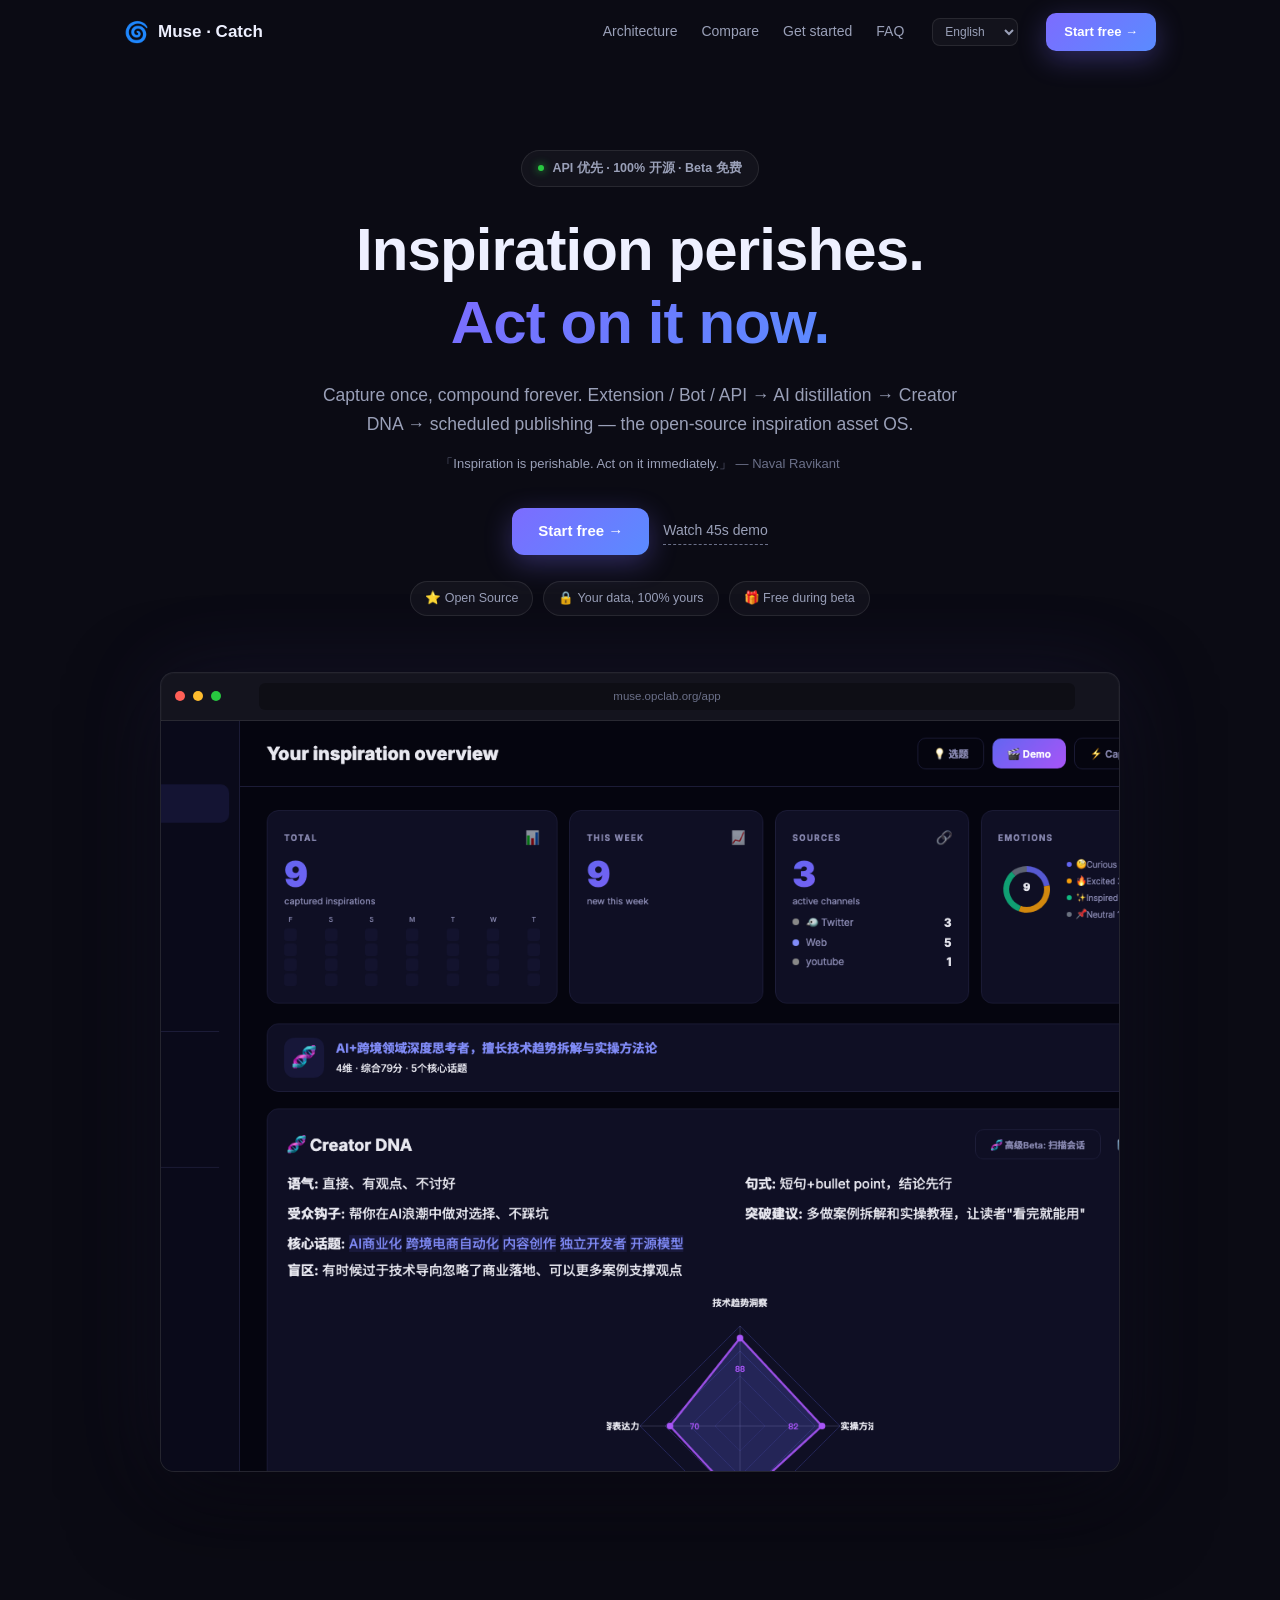
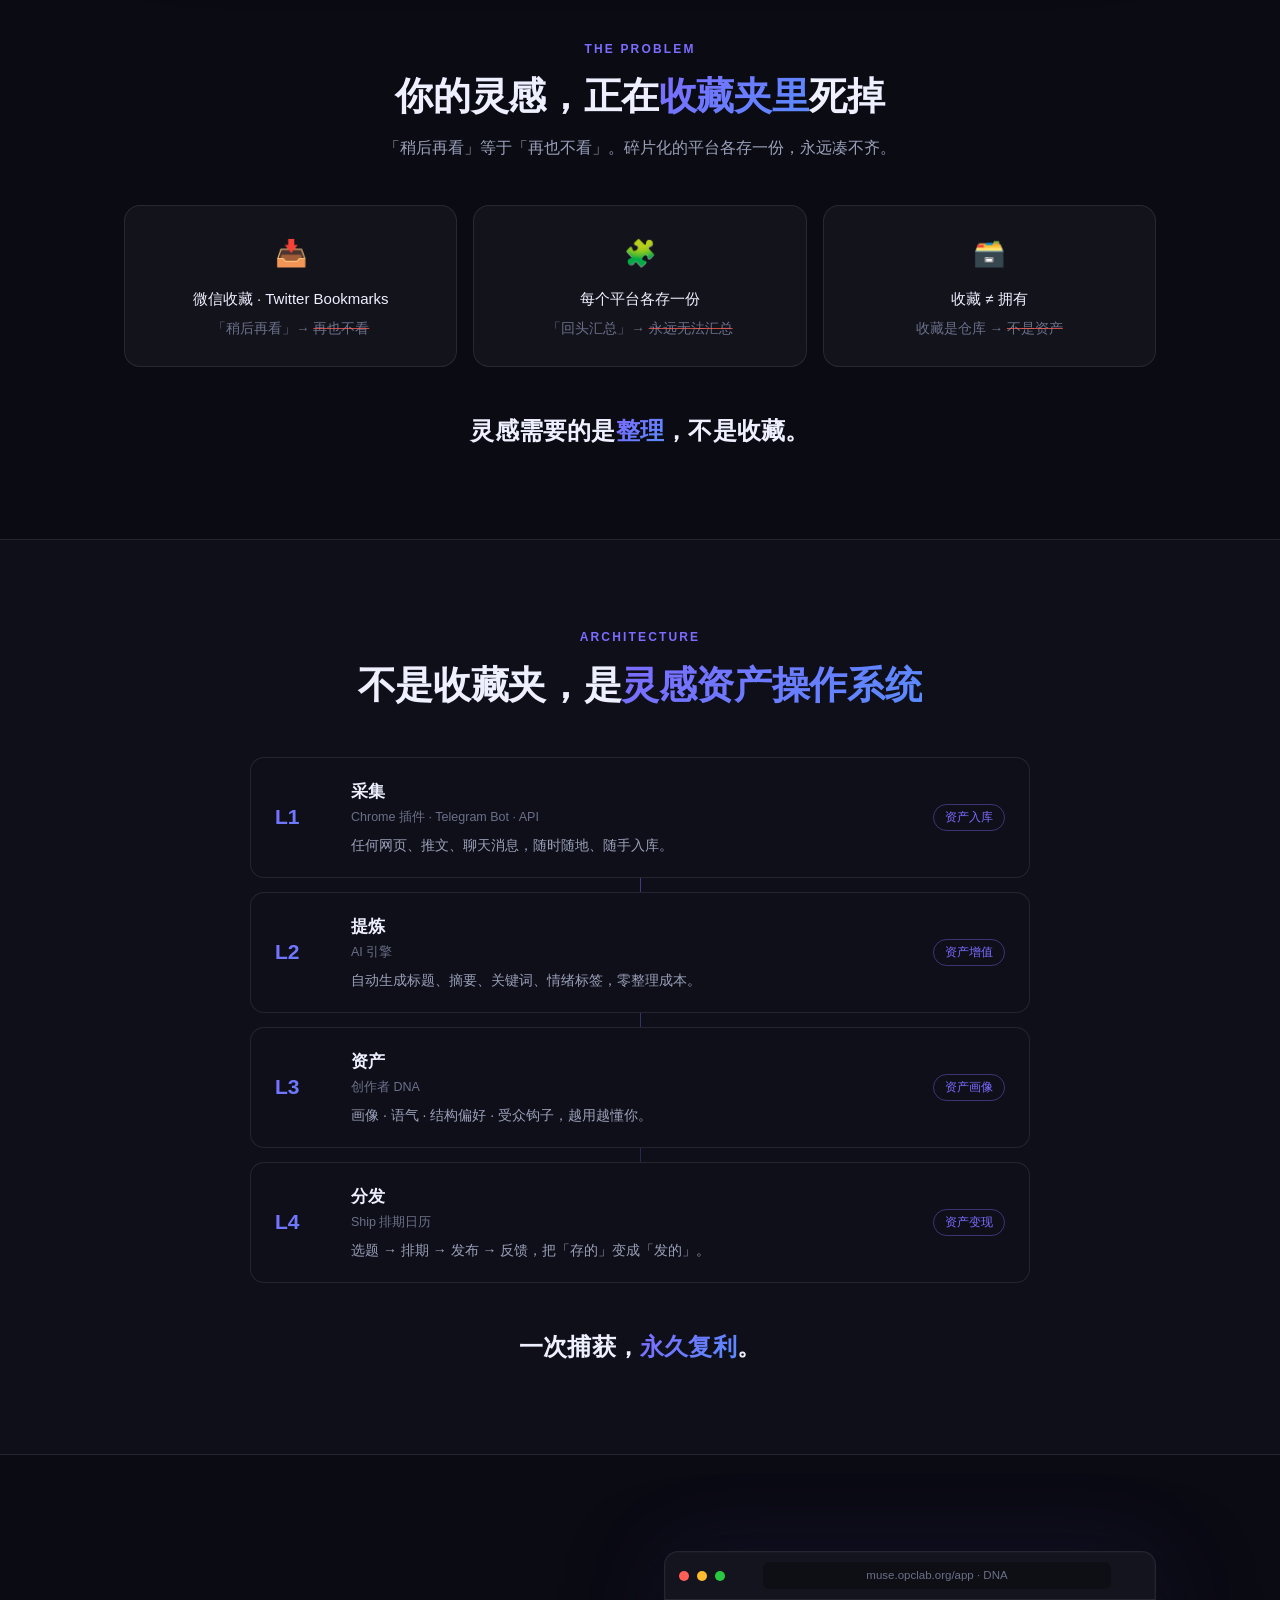
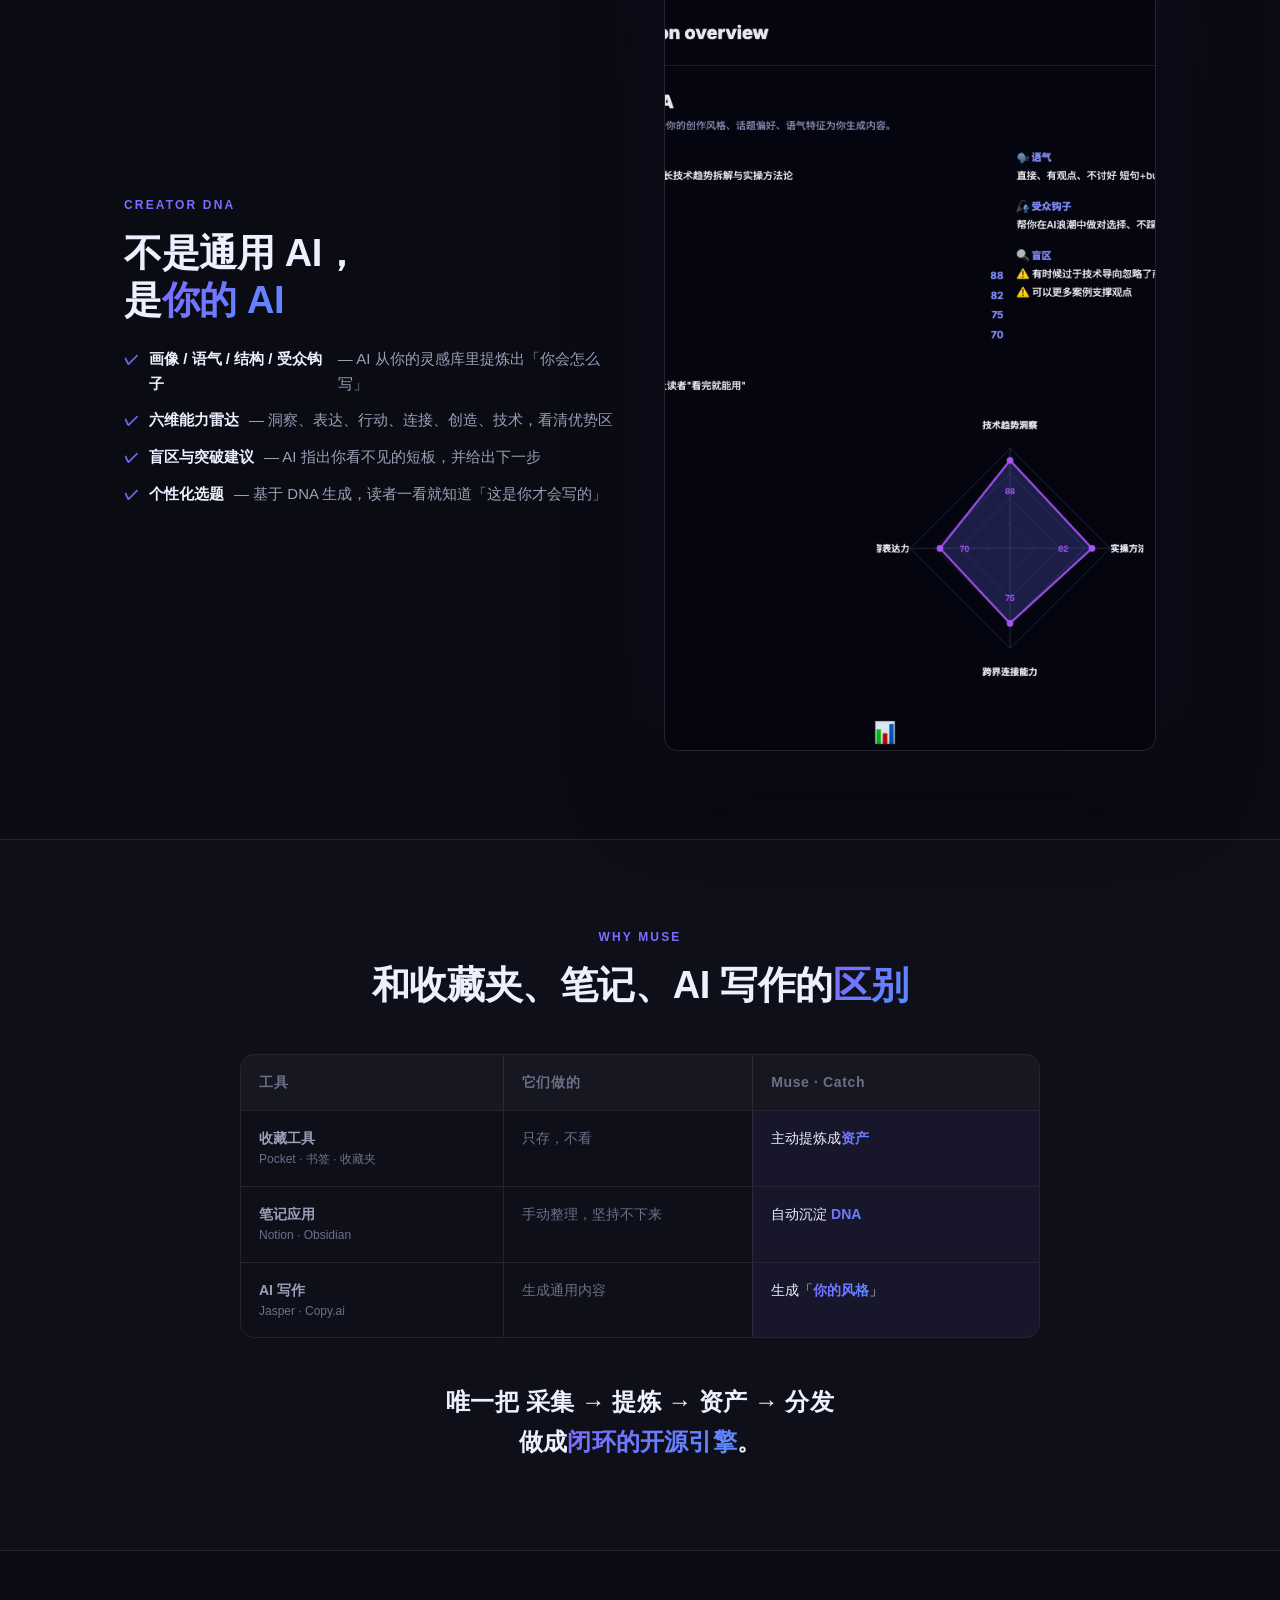
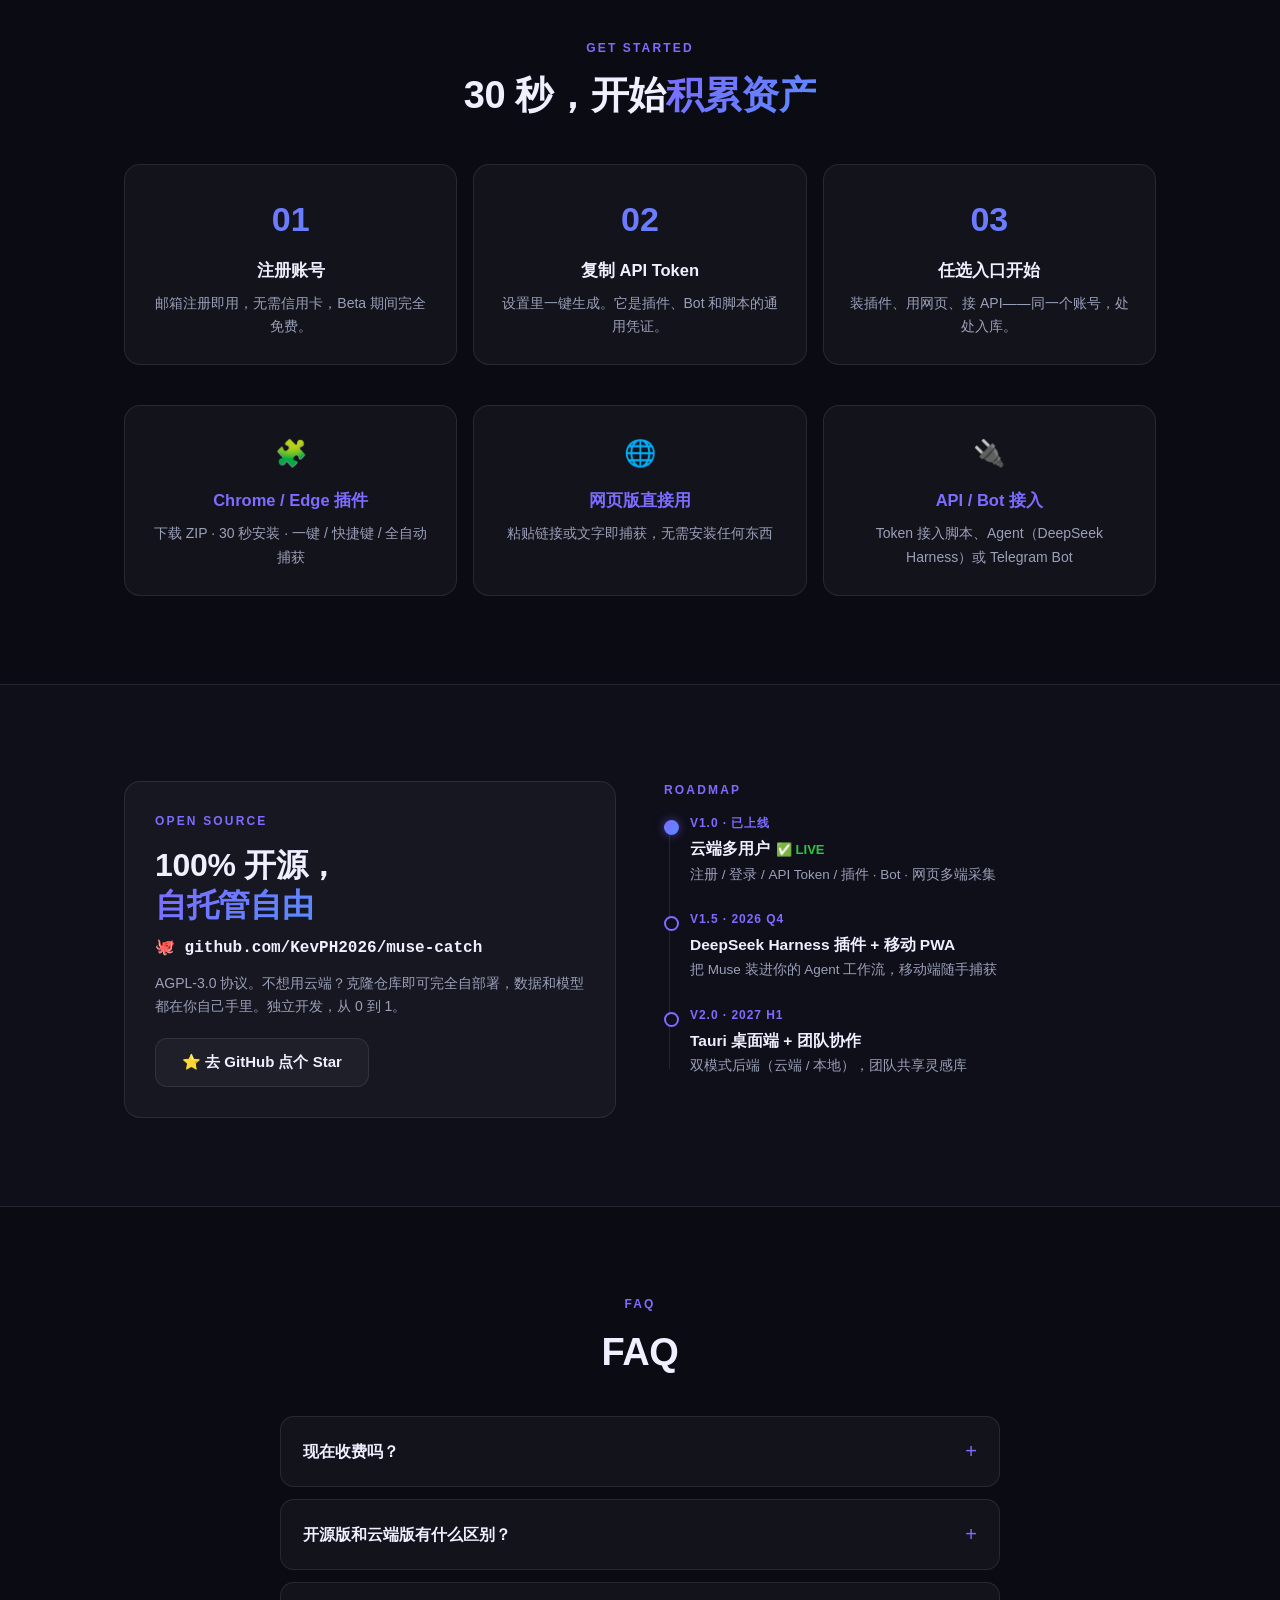
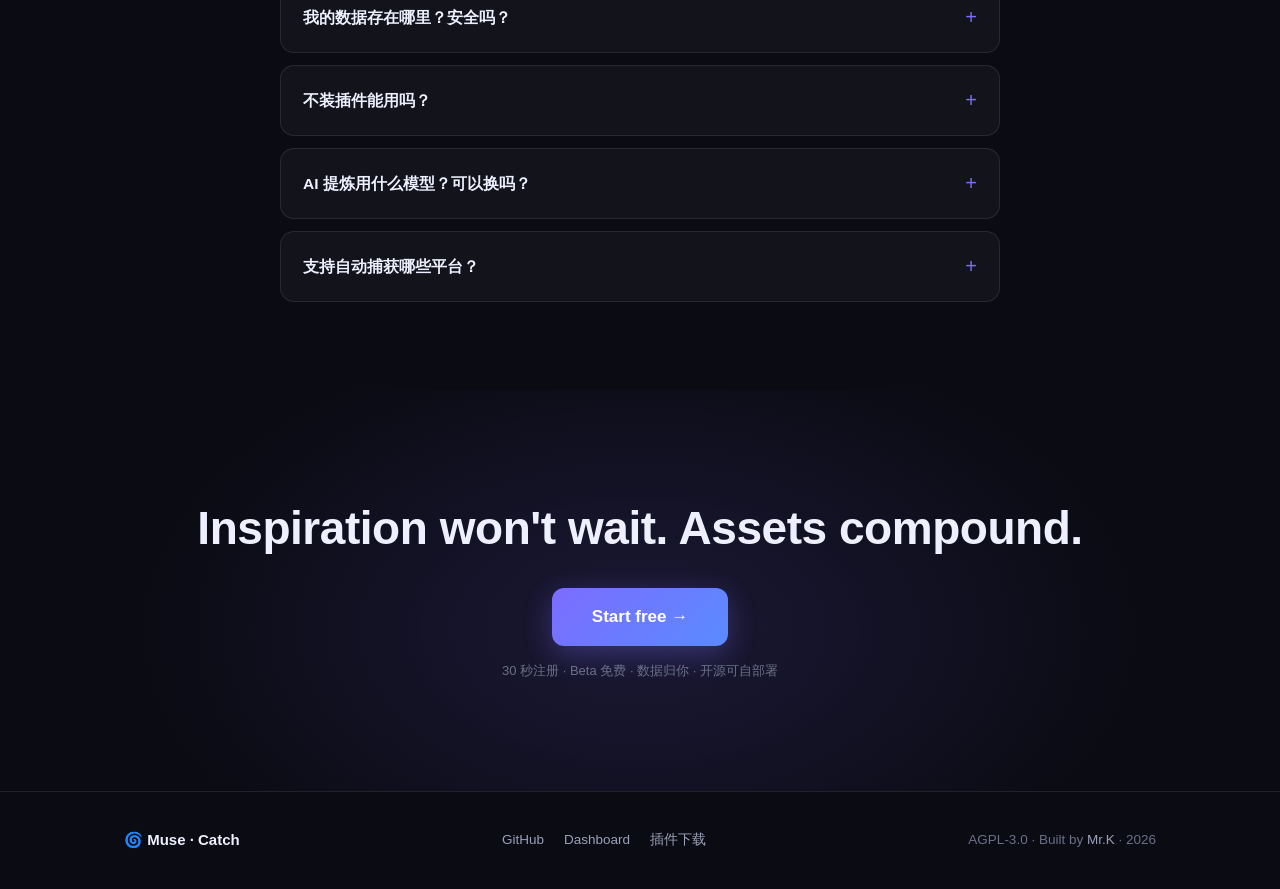
==== commit 92864006: "feat(landing): rework narrative around 'inspiration as asset' from BP Align the landing page with th" ====
--- a/index.html
+++ b/index.html
@@ -3,10 +3,10 @@
 <head>
 <meta charset="UTF-8">
 <meta name="viewport" content="width=device-width, initial-scale=1.0">
-<title>Muse · Catch — AI 灵感捕手 | 一键捕获 · AI 提炼 · 创作者 DNA</title>
-<meta name="description" content="网页、推特、聊天里的每一个灵感火花：一键捕获，AI 自动提炼成标题、摘要、关键词，沉淀为你的创作者 DNA。Beta 期间免费。">
-<meta property="og:title" content="Muse · Catch — AI 灵感捕手">
-<meta property="og:description" content="灵感本易逝，行动应当时。一键捕获 → AI 提炼 → 创作者 DNA → 选题排期。">
+<title>Muse · Catch — 灵感资产操作系统 | 灵感本易逝，行动应当时</title>
+<meta name="description" content="灵感本易逝，行动应当时。Muse·Catch 是 API 优先、100% 开源的灵感资产操作系统：插件/Bot/API 采集 → AI 提炼 → 创作者 DNA → 排期分发。一次捕获，永久复利。">
+<meta property="og:title" content="Muse · Catch — 灵感资产操作系统">
+<meta property="og:description" content="灵感本易逝，行动应当时。一次捕获，永久复利。">
 <meta property="og:image" content="https://muse.opclab.org/images/01-dashboard.png">
 <meta property="og:type" content="website">
 <meta name="twitter:card" content="summary_large_image">
@@ -52,8 +52,10 @@
 .hero{position:relative;padding:150px 0 80px;text-align:center}
 .hero::before{content:"";position:absolute;inset:-40% -20% auto;height:900px;background:radial-gradient(600px 340px at 30% 20%,rgba(124,108,255,.16),transparent),radial-gradient(600px 340px at 70% 30%,rgba(90,139,255,.12),transparent);pointer-events:none}
 .hero-inner{position:relative}
-.hero h1{font-size:clamp(32px,5.6vw,54px);line-height:1.22;letter-spacing:-.015em;font-weight:800;margin:0 auto}
-.hero .sub{color:var(--dim);font-size:clamp(15px,1.8vw,17.5px);max-width:620px;margin:20px auto 0}
+.badge{display:inline-flex;align-items:center;gap:8px;font-size:12.5px;font-weight:600;color:var(--dim);background:var(--surface);border:1px solid var(--border);border-radius:999px;padding:7px 16px;margin-bottom:26px}
+.badge i{width:6px;height:6px;border-radius:50%;background:#28c840;box-shadow:0 0 8px #28c840}
+.hero h1{font-size:clamp(34px,6vw,60px);line-height:1.22;letter-spacing:-.015em;font-weight:800;margin:0 auto}
+.hero .sub{color:var(--dim);font-size:clamp(15px,1.8vw,17.5px);max-width:640px;margin:22px auto 0}
 .hero-quote{margin-top:14px;font-size:13px;color:var(--dimmer)}
 .hero-quote em{color:var(--dim);font-style:normal}
 .cta-row{display:flex;gap:14px;justify-content:center;align-items:center;margin-top:34px;flex-wrap:wrap}
@@ -74,7 +76,6 @@
 /* ---------- Cards ---------- */
 .grid{display:grid;gap:16px;margin-top:44px}
 .g3{grid-template-columns:repeat(3,1fr)}
-.g4{grid-template-columns:repeat(2,1fr)}
 .card{background:var(--surface);border:1px solid var(--border);border-radius:var(--radius);padding:26px;transition:.2s}
 .card:hover{border-color:rgba(124,108,255,.45);transform:translateY(-2px)}
 .card .ico{font-size:26px;margin-bottom:12px;display:block}
@@ -86,13 +87,20 @@
 .pain .lost{color:var(--dimmer);font-size:13.5px}
 .pain .lost s{text-decoration-color:rgba(255,95,87,.75)}
 
-/* Steps */
-.steps{counter-reset:step;display:grid;gap:16px;grid-template-columns:repeat(3,1fr);margin-top:44px}
-.step{position:relative;background:var(--surface);border:1px solid var(--border);border-radius:var(--radius);padding:26px}
-.step::before{counter-increment:step;content:"0" counter(step);font-size:34px;font-weight:800;background:var(--grad);-webkit-background-clip:text;background-clip:text;color:transparent;display:block;margin-bottom:10px}
-.step h3{font-size:16.5px;margin-bottom:8px}
-.step p{color:var(--dim);font-size:14px}
-.step .tag{display:inline-block;font-size:11.5px;color:var(--accent);border:1px solid rgba(124,108,255,.4);border-radius:999px;padding:2px 10px;margin-top:12px}
+/* Section punchline */
+.punch{margin-top:44px;font-size:clamp(18px,2.6vw,24px);font-weight:700;letter-spacing:.01em}
+.punch .grad{background:var(--grad);-webkit-background-clip:text;background-clip:text;color:transparent}
+
+/* ---------- 4-layer pipeline ---------- */
+.layers{display:grid;gap:14px;margin:48px auto 0;max-width:780px;text-align:left;position:relative}
+.layers::before{content:"";position:absolute;top:10px;bottom:10px;left:50%;width:1px;background:linear-gradient(180deg,rgba(124,108,255,.55),rgba(90,139,255,.15))}
+.layer{position:relative;display:grid;grid-template-columns:58px 1fr auto;gap:18px;align-items:center;background:var(--bg2);border:1px solid var(--border);border-radius:14px;padding:20px 24px}
+.layer:hover{border-color:rgba(124,108,255,.45)}
+.l-num{font-size:21px;font-weight:800;background:var(--grad);-webkit-background-clip:text;background-clip:text;color:transparent}
+.layer h3{font-size:16.5px}
+.layer .tools{color:var(--dimmer);font-size:12.5px;margin-top:2px}
+.layer p{color:var(--dim);font-size:14px;margin-top:6px}
+.l-tag{font-size:11.5px;color:var(--accent);border:1px solid rgba(124,108,255,.4);border-radius:999px;padding:3px 11px;white-space:nowrap}
 
 /* DNA split */
 .split{display:grid;grid-template-columns:1fr 1fr;gap:48px;align-items:center;margin-top:8px}
@@ -102,9 +110,43 @@
 .check-list li::before{content:"✓";color:var(--accent);font-weight:800;flex-shrink:0}
 .check-list li b{color:var(--text);font-weight:600}
 
-/* Start / ecosystem */
+/* ---------- Compare table ---------- */
+.cmp{max-width:800px;margin:44px auto 0;text-align:left;border:1px solid var(--border);border-radius:14px;overflow:hidden}
+.cmp-row{display:grid;grid-template-columns:1.05fr 1fr 1.15fr}
+.cmp-row + .cmp-row{border-top:1px solid var(--border)}
+.cmp-head{background:rgba(255,255,255,.03);font-size:12.5px;font-weight:700;letter-spacing:.05em;color:var(--dimmer)}
+.cmp-row>div{padding:16px 18px;font-size:14px;border-left:1px solid var(--border)}
+.cmp-row>div:first-child{border-left:none}
+.cmp .who{font-weight:600;color:var(--dim)}
+.cmp .who small{display:block;font-weight:400;color:var(--dimmer);font-size:12px}
+.cmp .them{color:var(--dimmer)}
+.cmp .us{background:rgba(124,108,255,.07);color:var(--text)}
+.cmp .us b{background:var(--grad);-webkit-background-clip:text;background-clip:text;color:transparent}
+
+/* ---------- Start / ecosystem ---------- */
+.steps{counter-reset:step;display:grid;gap:16px;grid-template-columns:repeat(3,1fr);margin-top:44px}
+.step{position:relative;background:var(--surface);border:1px solid var(--border);border-radius:var(--radius);padding:26px}
+.step::before{counter-increment:step;content:"0" counter(step);font-size:34px;font-weight:800;background:var(--grad);-webkit-background-clip:text;background-clip:text;color:transparent;display:block;margin-bottom:10px}
+.step h3{font-size:16.5px;margin-bottom:8px}
+.step p{color:var(--dim);font-size:14px}
 .eco{display:grid;grid-template-columns:repeat(3,1fr);gap:16px;margin-top:40px}
 .eco a.card{display:block}
+
+/* ---------- OSS + roadmap ---------- */
+.oss-split{display:grid;grid-template-columns:1fr 1fr;gap:48px;margin-top:8px;align-items:start}
+.gh-card{background:var(--surface);border:1px solid var(--border);border-radius:var(--radius);padding:30px}
+.gh-card .repo{font-family:ui-monospace,"SF Mono",Menlo,monospace;font-size:16px;color:var(--text);font-weight:600;margin:10px 0 4px}
+.gh-card p{color:var(--dim);font-size:14px;margin-top:10px}
+.gh-card .btn-outline{margin-top:20px}
+.tl{list-style:none;position:relative;margin-top:6px;display:grid;gap:24px;padding-left:26px}
+.tl::before{content:"";position:absolute;left:5px;top:8px;bottom:8px;width:1px;background:var(--border)}
+.tl li{position:relative}
+.tl li::before{content:"";position:absolute;left:-26px;top:6px;width:11px;height:11px;border-radius:50%;background:var(--bg2);border:2px solid var(--accent)}
+.tl li.done::before{background:var(--grad);border-color:transparent;box-shadow:0 0 10px rgba(124,108,255,.5)}
+.tl .v{font-size:12px;font-weight:800;letter-spacing:.08em;color:var(--accent)}
+.tl h4{font-size:15.5px;margin-top:2px}
+.tl h4 .done-mark{color:#28c840;font-size:13px;margin-left:6px}
+.tl p{color:var(--dim);font-size:13.5px;margin-top:2px}
 
 /* FAQ */
 .faq-list{max-width:720px;margin:40px auto 0;display:grid;gap:12px}
@@ -133,13 +175,17 @@
 /* Mobile */
 @media(max-width:860px){
   .g3,.steps,.eco{grid-template-columns:1fr}
-  .g4{grid-template-columns:1fr}
-  .split{grid-template-columns:1fr;gap:32px}
+  .split,.oss-split{grid-template-columns:1fr;gap:32px}
   .nav-links{display:none}
   section{padding:64px 0}
   .hero{padding:120px 0 56px}
   .cta-row{flex-direction:column;gap:16px}
   .btn-primary,.btn-outline{width:100%;max-width:360px}
+  .layer{grid-template-columns:44px 1fr;row-gap:10px}
+  .l-tag{grid-column:2}
+  .layers::before{left:22px}
+  .cmp-row{grid-template-columns:1fr 1.1fr 1.2fr}
+  .cmp-row>div{padding:12px 10px;font-size:12.5px}
 }
 @media(prefers-reduced-motion:reduce){*{animation:none!important;transition:none!important}}
 </style>
@@ -151,9 +197,9 @@
   <div class="wrap nav-inner">
     <a class="brand" href="/"><span class="icon">🌀</span>Muse · Catch</a>
     <div class="nav-links">
-      <a href="#how" data-i18n="nav.how">工作原理</a>
-      <a href="#features" data-i18n="nav.features">功能</a>
-      <a href="#start" data-i18n="nav.install">安装</a>
+      <a href="#how" data-i18n="nav.how">架构</a>
+      <a href="#compare" data-i18n="nav.compare">对比</a>
+      <a href="#start" data-i18n="nav.install">接入</a>
       <a href="#faq" data-i18n="nav.faq">FAQ</a>
     </div>
     <div class="lang-switch">
@@ -171,8 +217,9 @@
 <!-- ============ HERO ============ -->
 <header class="hero">
   <div class="wrap hero-inner">
-    <h1 data-i18n-html="hero.headline">把转瞬即逝的灵感，<br>变成写不完的选题</h1>
-    <p class="sub" data-i18n="hero.sub_v2">网页、推特、聊天里的每一个火花：一键捕获，AI 自动提炼成标题、摘要、关键词，沉淀为你的创作者 DNA。</p>
+    <div class="badge"><i></i>API 优先 · 100% 开源 · Beta 免费</div>
+    <h1 data-i18n-html="hero.headline">灵感本易逝，<br><span class="grad">行动应当时</span></h1>
+    <p class="sub" data-i18n="hero.sub_v3">一次捕获，永久复利。插件、Bot、API 主动采集 → AI 自动提炼 → 创作者 DNA → 排期分发——开源的灵感资产操作系统。</p>
     <p class="hero-quote">「<em>Inspiration is perishable. Act on it immediately.</em>」 — Naval Ravikant</p>
     <div class="cta-row">
       <a href="/app" class="btn-primary" data-i18n="hero.cta_free">免费开始 →</a>
@@ -196,96 +243,88 @@
 <section id="problem">
   <div class="wrap center">
     <div class="s-label">The Problem</div>
-    <h2>99% 的灵感，死于<span class="grad">「稍后再记」</span></h2>
-    <p class="s-desc">人类大脑的工作记忆只有 15-30 秒。灵感从诞生的那一刻起，就在倒计时。</p>
+    <h2>你的灵感，正在<span class="grad">收藏夹里</span>死掉</h2>
+    <p class="s-desc">「稍后再看」等于「再也不看」。碎片化的平台各存一份，永远凑不齐。</p>
     <div class="grid g3">
       <div class="card pain">
-        <span class="ico">🚿</span>
-        <div class="ttl">洗澡时想到的绝佳角度</div>
-        <div class="lost">「洗完就记」→ <s>已经忘了</s></div>
+        <span class="ico">📥</span>
+        <div class="ttl">微信收藏 · Twitter Bookmarks</div>
+        <div class="lost">「稍后再看」→ <s>再也不看</s></div>
       </div>
       <div class="card pain">
-        <span class="ico">🐦</span>
-        <div class="ttl">刷到的神帖和金句</div>
-        <div class="lost">「先收藏」→ <s>收藏夹吃灰</s></div>
+        <span class="ico">🧩</span>
+        <div class="ttl">每个平台各存一份</div>
+        <div class="lost">「回头汇总」→ <s>永远无法汇总</s></div>
       </div>
       <div class="card pain">
-        <span class="ico">💬</span>
-        <div class="ttl">聊天里冒出的点子</div>
-        <div class="lost">「稍后整理」→ <s>永远不会</s></div>
-      </div>
-    </div>
-  </div>
-</section>
-
-<!-- ============ HOW IT WORKS ============ -->
+        <span class="ico">🗃️</span>
+        <div class="ttl">收藏 ≠ 拥有</div>
+        <div class="lost">收藏是仓库 → <s>不是资产</s></div>
+      </div>
+    </div>
+    <p class="punch">灵感需要的是<span class="grad">整理</span>，不是收藏。</p>
+  </div>
+</section>
+
+<!-- ============ 4-LAYER ARCHITECTURE ============ -->
 <section id="how" style="background:var(--bg2);border-top:1px solid var(--border);border-bottom:1px solid var(--border)">
   <div class="wrap center">
-    <div class="s-label">How it works</div>
-    <h2>三步，从<span class="grad">火花</span>到<span class="grad">作品</span></h2>
-    <div class="steps">
-      <div class="step">
-        <h3>捕获 · 1 秒</h3>
-        <p>任何网页按 <b>Ctrl+Shift+M</b>；Twitter 点赞、公众号阅读、微信读书划线自动捕获；Telegram 转发即存。</p>
-        <span class="tag">插件 · Bot · 网页</span>
-      </div>
-      <div class="step">
-        <h3>提炼 · 自动</h3>
-        <p>AI 为每条灵感生成标题、摘要、关键词、情绪标签，自动归类打标，入库即可检索。</p>
-        <span class="tag">零整理成本</span>
-      </div>
-      <div class="step">
-        <h3>创作 · 复利</h3>
-        <p>灵感库沉淀为创作者 DNA，生成个性化选题、爆款角度、内容排期——越用越懂你。</p>
-        <span class="tag">DNA · 选题 · 排期</span>
-      </div>
-    </div>
-  </div>
-</section>
-
-<!-- ============ FEATURES ============ -->
-<section id="features">
-  <div class="wrap center">
-    <div class="s-label">Features</div>
-    <h2>不只是收藏夹，是<span class="grad">创作引擎</span></h2>
-    <p class="s-desc">被动收藏的时代结束了。Muse 主动捕捉、自动提炼、持续进化。</p>
-    <div class="grid g4">
-      <div class="card">
-        <span class="ico">⚡</span>
-        <h3>无处不在的捕获</h3>
-        <p>Chrome/Edge 插件一键、快捷键、右键菜单；Twitter 点赞、公众号停留 3 秒、微信读书划线全自动；Telegram 转发即入库。</p>
-      </div>
-      <div class="card">
-        <span class="ico">🧠</span>
-        <h3>AI 自动提炼</h3>
-        <p>每条灵感自动生成标题、摘要、关键词、情绪标签。不用整理，拿来就能检索、就能写。</p>
-      </div>
-      <div class="card">
-        <span class="ico">🧬</span>
-        <h3>创作者 DNA</h3>
-        <p>自动分析你的灵感库，生成六维雷达画像：优势、核心话题、盲区、突破建议——让 AI 真正懂你。</p>
-      </div>
-      <div class="card">
-        <span class="ico">📅</span>
-        <h3>从灵感到发布</h3>
-        <p>选题发散、爆款角度拆解、金句配图、内容排期日历，一条龙把你「存的」变成「发的」。</p>
-      </div>
-    </div>
+    <div class="s-label">Architecture</div>
+    <h2>不是收藏夹，是<span class="grad">灵感资产操作系统</span></h2>
+    <div class="layers">
+      <div class="layer">
+        <div class="l-num">L1</div>
+        <div>
+          <h3>采集</h3>
+          <div class="tools">Chrome 插件 · Telegram Bot · API</div>
+          <p>任何网页、推文、聊天消息，随时随地、随手入库。</p>
+        </div>
+        <span class="l-tag">资产入库</span>
+      </div>
+      <div class="layer">
+        <div class="l-num">L2</div>
+        <div>
+          <h3>提炼</h3>
+          <div class="tools">AI 引擎</div>
+          <p>自动生成标题、摘要、关键词、情绪标签，零整理成本。</p>
+        </div>
+        <span class="l-tag">资产增值</span>
+      </div>
+      <div class="layer">
+        <div class="l-num">L3</div>
+        <div>
+          <h3>资产</h3>
+          <div class="tools">创作者 DNA</div>
+          <p>画像 · 语气 · 结构偏好 · 受众钩子，越用越懂你。</p>
+        </div>
+        <span class="l-tag">资产画像</span>
+      </div>
+      <div class="layer">
+        <div class="l-num">L4</div>
+        <div>
+          <h3>分发</h3>
+          <div class="tools">Ship 排期日历</div>
+          <p>选题 → 排期 → 发布 → 反馈，把「存的」变成「发的」。</p>
+        </div>
+        <span class="l-tag">资产变现</span>
+      </div>
+    </div>
+    <p class="punch">一次捕获，<span class="grad">永久复利</span>。</p>
   </div>
 </section>
 
 <!-- ============ DNA SHOWCASE ============ -->
-<section id="dna" style="background:var(--bg2);border-top:1px solid var(--border);border-bottom:1px solid var(--border)">
+<section id="dna">
   <div class="wrap">
     <div class="split">
       <div>
         <div class="s-label">Creator DNA</div>
         <h2>不是通用 AI，<br>是<span class="grad">你的 AI</span></h2>
         <ul class="check-list">
-          <li><b>六维能力雷达</b> — 洞察、表达、行动、连接、创造、技术，看清你的优势区</li>
-          <li><b>核心话题画像</b> — 你真正在关注什么，数据说了算</li>
+          <li><b>画像 / 语气 / 结构 / 受众钩子</b> — AI 从你的灵感库里提炼出「你会怎么写」</li>
+          <li><b>六维能力雷达</b> — 洞察、表达、行动、连接、创造、技术，看清优势区</li>
           <li><b>盲区与突破建议</b> — AI 指出你看不见的短板，并给出下一步</li>
-          <li><b>个性化选题</b> — 基于 DNA 生成的选题，读者一看就知道「这是你才会写的」</li>
+          <li><b>个性化选题</b> — 基于 DNA 生成，读者一看就知道「这是你才会写的」</li>
         </ul>
       </div>
       <div class="shot">
@@ -298,23 +337,52 @@
   </div>
 </section>
 
+<!-- ============ COMPARE ============ -->
+<section id="compare" style="background:var(--bg2);border-top:1px solid var(--border);border-bottom:1px solid var(--border)">
+  <div class="wrap center">
+    <div class="s-label">Why Muse</div>
+    <h2>和收藏夹、笔记、AI 写作的<span class="grad">区别</span></h2>
+    <div class="cmp">
+      <div class="cmp-row cmp-head">
+        <div>工具</div><div>它们做的</div><div>Muse · Catch</div>
+      </div>
+      <div class="cmp-row">
+        <div class="who">收藏工具<small>Pocket · 书签 · 收藏夹</small></div>
+        <div class="them">只存，不看</div>
+        <div class="us">主动提炼成<b>资产</b></div>
+      </div>
+      <div class="cmp-row">
+        <div class="who">笔记应用<small>Notion · Obsidian</small></div>
+        <div class="them">手动整理，坚持不下来</div>
+        <div class="us">自动沉淀 <b>DNA</b></div>
+      </div>
+      <div class="cmp-row">
+        <div class="who">AI 写作<small>Jasper · Copy.ai</small></div>
+        <div class="them">生成通用内容</div>
+        <div class="us">生成「<b>你的风格</b>」</div>
+      </div>
+    </div>
+    <p class="punch">唯一把 采集 → 提炼 → 资产 → 分发<br>做成<span class="grad">闭环的开源引擎</span>。</p>
+  </div>
+</section>
+
 <!-- ============ START ============ -->
 <section id="start">
   <div class="wrap center">
     <div class="s-label">Get started</div>
-    <h2>30 秒<span class="grad">开始捕捉</span></h2>
+    <h2>30 秒，开始<span class="grad">积累资产</span></h2>
     <div class="steps">
       <div class="step">
         <h3>注册账号</h3>
         <p>邮箱注册即用，无需信用卡，Beta 期间完全免费。</p>
       </div>
       <div class="step">
-        <h3>装上插件</h3>
-        <p>下载解压 → chrome://extensions → 开发者模式 → 加载。设置里粘贴 API Token 即绑定账号。</p>
+        <h3>复制 API Token</h3>
+        <p>设置里一键生成。它是插件、Bot 和脚本的通用凭证。</p>
       </div>
       <div class="step">
-        <h3>从此不忘</h3>
-        <p>任何网页、推文、文章，一键入库。AI 提炼，DNA 生长，选题不断。</p>
+        <h3>任选入口开始</h3>
+        <p>装插件、用网页、接 API——同一个账号，处处入库。</p>
       </div>
     </div>
     <div class="eco">
@@ -330,26 +398,65 @@
       </a>
       <a class="card" href="/app">
         <span class="ico">🔌</span>
-        <h3>API / Agent 接入</h3>
-        <p>Settings 生成 Token，接入脚本或任何 Agent（DeepSeek Harness 等）</p>
+        <h3>API / Bot 接入</h3>
+        <p>Token 接入脚本、Agent（DeepSeek Harness）或 Telegram Bot</p>
       </a>
     </div>
   </div>
 </section>
 
+<!-- ============ OPEN SOURCE + ROADMAP ============ -->
+<section id="oss" style="background:var(--bg2);border-top:1px solid var(--border);border-bottom:1px solid var(--border)">
+  <div class="wrap">
+    <div class="oss-split">
+      <div class="gh-card">
+        <div class="s-label">Open Source</div>
+        <h2 style="font-size:clamp(24px,3vw,32px)">100% 开源，<br><span class="grad">自托管自由</span></h2>
+        <div class="repo">🐙 github.com/KevPH2026/muse-catch</div>
+        <p>AGPL-3.0 协议。不想用云端？克隆仓库即可完全自部署，数据和模型都在你自己手里。独立开发，从 0 到 1。</p>
+        <a class="btn-outline" href="https://github.com/KevPH2026/muse-catch" target="_blank">⭐ 去 GitHub 点个 Star</a>
+      </div>
+      <div>
+        <div class="s-label">Roadmap</div>
+        <ul class="tl">
+          <li class="done">
+            <div class="v">V1.0 · 已上线</div>
+            <h4>云端多用户<span class="done-mark">✅ LIVE</span></h4>
+            <p>注册 / 登录 / API Token / 插件 · Bot · 网页多端采集</p>
+          </li>
+          <li>
+            <div class="v">V1.5 · 2026 Q4</div>
+            <h4>DeepSeek Harness 插件 + 移动 PWA</h4>
+            <p>把 Muse 装进你的 Agent 工作流，移动端随手捕获</p>
+          </li>
+          <li>
+            <div class="v">V2.0 · 2027 H1</div>
+            <h4>Tauri 桌面端 + 团队协作</h4>
+            <p>双模式后端（云端 / 本地），团队共享灵感库</p>
+          </li>
+        </ul>
+      </div>
+    </div>
+  </div>
+</section>
+
 <!-- ============ FAQ ============ -->
-<section id="faq" style="background:var(--bg2);border-top:1px solid var(--border);border-bottom:1px solid var(--border)">
+<section id="faq">
   <div class="wrap center">
     <div class="s-label">FAQ</div>
     <h2 data-i18n="faq.title">常见问题</h2>
     <div class="faq-list" style="text-align:left">
       <details>
         <summary>现在收费吗？</summary>
-        <div class="a">Beta 期间完全免费。平台 AI 设有每用户每日用量保护；在 Settings 配置你自己的 Key（DeepSeek、MiniMax 等 OpenAI 兼容模型）则不限量。</div>
+        <div class="a">Beta 期间完全免费，未来也会保持免费层。平台 AI 设有每用户每日用量保护；在 Settings 配置你自己的 Key（DeepSeek、MiniMax 等 OpenAI 兼容模型）则不限量。</div>
+      </details>
+      <details>
+        <summary>开源版和云端版有什么区别？</summary>
+        <div class="a">功能同源。云端版开箱即用、多端同步；开源版（AGPL-3.0）克隆仓库即可自部署，数据、模型、网络全部在自己手里。两边用同一套 API Token 协议。</div>
       </details>
       <details>
         <summary>我的数据存在哪里？安全吗？</summary>
-        <div class="a">你的数据存放在你账号专属的独立数据库中，100% 归你，可随时删除。项目本身 AGPL-3.0 开源，介意托管的话可以完全自部署。</div>
+        <div class="a">你的数据存放在你账号专属的独立数据库中，100% 归你，可随时删除。介意托管的话可以完全自部署——代码全部开源。</div>
       </details>
       <details>
         <summary>不装插件能用吗？</summary>
@@ -370,9 +477,9 @@
 <!-- ============ FINAL CTA ============ -->
 <section class="final">
   <div class="wrap">
-    <h2 data-i18n="final.title">灵感不会等你。</h2>
+    <h2 data-i18n="final.title">灵感不会等人，资产需要积累。</h2>
     <a href="/app" class="btn-primary" data-i18n="hero.cta_free">免费开始 →</a>
-    <p class="hint">30 秒注册 · Beta 免费 · 数据归你</p>
+    <p class="hint">30 秒注册 · Beta 免费 · 数据归你 · 开源可自部署</p>
   </div>
 </section>
 
@@ -391,7 +498,7 @@
 <script>window.t=window.t||function(k){return k;};</script>
 <script>
 // Auto-generated inline locale data (do not edit here; edit i18n/*.json and regenerate with scripts/build-i18n.py).
-window.__MUSE_I18N__ = {"zh-CN":{"_meta":{"lang":"zh-CN","name":"简体中文"},"common.all":"全部","common.clear":"清除选择","common.submit":"提交","common.cancel":"取消","common.delete":"删除","common.install":"安装","common.uninstall":"卸载","common.skip":"跳过","common.continue":"继续 →","common.back":"← 上一步","common.confirm_delete_inspiration":"确定删除这条灵感吗？","common.save":"保存","common.optional":"（可选）","nav.features":"功能","nav.how":"原理","nav.models":"AI模型","nav.install":"安装","nav.dashboard":"Dashboard","nav.dna":"DNA","nav.total":"Total","nav.settings":"Settings","source.web":"Web","source.tg":"Agent","source.idea":"Idea","source.api":"API","source.manual":"手动","source.extension":"插件","time.just_now":"刚刚","time.minutes_ago":"{n}分钟前","time.hours_ago":"{n}小时前","hero.title":"灵感本易逝 · <span class=\"grad\">行动应当时</span>","hero.badge":"全球首个面向知识工作者的主动灵感采集与创作引擎 · 100% 开源","hero.subtitle":"被动收藏的时代结束了。Muse 主动捕捉你浏览、聊天、思考时的每一个火花，转化为结构化、可检索、永不丢失的灵感。","hero.cta_demo":"🎬 体验完整流程","hero.cta_install":"✦ 安装浏览器插件","hero.cta_dna":"🧬 DNA 体验 →","stat.models":"AI模型","stat.compat":"Agent兼容","stat.opensource":"开源","stat.config":"配置门槛","ingest.placeholder":"粘贴链接或灵感文字... 别让它溜走 ✨","ingest.captured":"✨ 灵感已捕获！","ingest.connect_failed":"❌ 连接失败","topics.title":"💡 选题建议","topics.placeholder":"🔍 搜索整个生态...","topics.generating":"🔀 正在发散...","topics.done":"✅ {n} 个选题","topics.failed":"❌ 选题生成失败","topics.method_ai":"AI 深度分析","topics.method_keyword":"关键词聚类","topics.mode_selected":"手选","topics.mode_random":"随机","topics.based_on":"基于 {n} 条灵感 · {method} · {mode}","topics.need_min":"需要至少 3 条灵感","topics.selected_count":"已选 {n} 条","dive.angles":"💥 爆款角度","dive.headlines":"🔥 爆款标题","dive.structure":"📋 文章结构","dive.quotes":"✨ 金句","dive.done":"✅ 深度拆解完成","dive.failed":"❌ 深度拆解失败","dive.method":"分析方法: {method}","dive.quotes_summary":"生成 {n} 条金句 · {m} 张配图","dna.title":"📝 Agent 进化记录","dna.analyzing":"🧬 正在分析灵感库 + 生成DNA...","dna.done":"✅ 分析完成！基于 {n} 条内容生成DNA","dna.failed":"❌ 分析失败","dna.empty":"没有可分析的内容。请先捕获一些灵感，或提供内容样本。","dna.dimensions":"{n}维 · 综合{score}分 · {m}个核心话题","dna.dimension_fallback":"维度{n}","market.upload_title":"📤 上架新产品","market.my_title":"📦 我的工具箱","market.field_name":"产品名称 *","market.field_url":"网址 (可选)","market.field_desc":"简短描述","market.field_tags":"标签，逗号分隔","settings.text_model":"💬 文本生成模型","settings.image_model":"🎨 图片生成模型","settings.custom_model":"🤖 自定义模型","settings.platform":"📝 选择发布平台","settings.field_name_ph":"名称 (如: 我的DeepSeek)","settings.field_model_ph":"模型名 (如 deepseek-chat)","settings.model_name_required":"请输入模型名","settings.save_failed":"保存失败","settings.copied":"✅ 已复制","settings.copy":"📋 复制","calendar.done":"✅ 已生成 {n} 条!","calendar.date_header":"📅 {date} ({n} 条)","chat.placeholder":"和 Muse AI 聊天...","chat.preparing":"正在为 {platform} 准备写作...","chat.ship_hint":"选题「{title}」— AI 会根据平台调整写作风格","feedback.placeholder":"为什么？（可选）","onboard.hello":"嗨！让我了解一下你 👋","onboard.style_q":"你的创作风格是？","onboard.multi":"可多选","onboard.later":"稍后再说","onboard.analyze":"🧬 分析我的DNA","onboard.understood":"🧬 我已经了解你了！","onboard.dna_failed":"⚠️ DNA分析失败","onboard.dna_persona":"🎭 画像","onboard.dna_tone":"🗣️ 语气","onboard.dna_structure":"🏗️ 结构偏好","onboard.dna_audience":"🎣 受众钩子","onboard.dna_strengths":"💪 优势","onboard.dna_blindspots":"🔍 盲区","onboard.dna_tip":"💡 突破建议","toast.deleted":"🗑 已删除","toast.quotes_generating":"💎 正在生成金句...","toast.expand_failed":"发散失败","toast.internal_error":"内部错误","toast.delete_confirm":"确定删除这条灵感吗？","error.content_required":"content is required","error.internal":"internal server error","auth.login_title":"🌀 欢迎回来","auth.register_title":"🌀 创建你的 Muse 账号","auth.email":"邮箱","auth.password":"密码（至少 8 位）","auth.display_name":"昵称（可选）","auth.invite_code":"邀请码（可选）","auth.login_btn":"登录","auth.register_btn":"免费注册","auth.switch_to_register":"没有账号？免费注册 →","auth.switch_to_login":"已有账号？登录 →","auth.login_failed":"登录失败：邮箱或密码错误","auth.register_failed":"注册失败","auth.logout":"退出登录","auth.session_expired":"会话已过期，请重新登录","auth.tagline":"灵感本易逝，行动应当时。","tokens.title":"🔑 API Token","tokens.desc":"用于浏览器插件、Agent（DeepSeek Harness 等）和脚本调用你的 Muse 数据。生成后只显示一次，请妥善保存。","tokens.name_ph":"Token 名称（如: my-extension）","tokens.generate":"生成新 Token","tokens.copy":"📋 复制","tokens.copied":"✅ 已复制到剪贴板","tokens.once_hint":"⚠️ 这是唯一一次显示，复制后保存到安全的地方","tokens.empty":"还没有 Token","tokens.revoke":"吊销","tokens.last_used":"最近使用","tokens.never_used":"从未使用","tg.title":"📨 Telegram 绑定","tg.desc":"绑定后，在 Telegram 里转发任何消息给你的 Muse Bot 即可自动捕获入库。","tg.get_code":"获取配对码","tg.code_hint":"在 Telegram 中向你的 Muse Bot 发送：","tg.linked":"✅ 已绑定 Telegram","tg.not_linked":"未绑定","nav.faq":"FAQ","hero.headline":"把转瞬即逝的灵感，<br>变成写不完的选题","hero.sub_v2":"网页、推特、聊天里的每一个火花：一键捕获，AI 自动提炼成标题、摘要、关键词，沉淀为你的创作者 DNA。","hero.cta_free":"免费开始 →","hero.cta_watch":"看 45 秒演示","trust.beta":"🎁 Beta 期间免费","trust.data":"🔒 数据 100% 归你","faq.title":"常见问题","final.title":"灵感不会等你。"},"en":{"_meta":{"lang":"en","name":"English"},"common.all":"All","common.clear":"Clear","common.submit":"Submit","common.cancel":"Cancel","common.delete":"Delete","common.install":"Install","common.uninstall":"Uninstall","common.skip":"Skip","common.continue":"Continue →","common.back":"← Back","common.confirm_delete_inspiration":"Delete this inspiration?","common.save":"Save","common.optional":"(optional)","nav.features":"Features","nav.how":"How it works","nav.models":"AI Models","nav.install":"Install","nav.dashboard":"Dashboard","nav.dna":"DNA","nav.total":"Total","nav.settings":"Settings","source.web":"Web","source.tg":"Agent","source.idea":"Idea","source.api":"API","source.manual":"Manual","source.extension":"Extension","time.just_now":"just now","time.minutes_ago":"{n}m ago","time.hours_ago":"{n}h ago","hero.title":"Inspiration perishes. <span class=\"grad\">Act on it now.</span>","hero.badge":"The first proactive inspiration-capture & creation engine for knowledge workers · 100% open source","hero.subtitle":"The era of passive bookmarking is over. Muse proactively catches every spark from your browsing, chatting, and thinking — turning them into structured, searchable inspiration you'll never lose.","hero.cta_demo":"🎬 Try the full flow","hero.cta_install":"✦ Install the extension","hero.cta_dna":"🧬 Try DNA →","stat.models":"AI Models","stat.compat":"Agent-ready","stat.opensource":"Open Source","stat.config":"Setup effort","ingest.placeholder":"Paste a link or a thought... don't let it slip ✨","ingest.captured":"✨ Inspiration captured!","ingest.connect_failed":"❌ Connection failed","topics.title":"💡 Topic suggestions","topics.placeholder":"🔍 Search the whole ecosystem...","topics.generating":"🔀 Diverging...","topics.done":"✅ {n} topics","topics.failed":"❌ Topic generation failed","topics.method_ai":"AI deep analysis","topics.method_keyword":"keyword clustering","topics.mode_selected":"hand-picked","topics.mode_random":"random","topics.based_on":"From {n} inspirations · {method} · {mode}","topics.need_min":"Need at least 3 inspirations","topics.selected_count":"{n} selected","dive.angles":"💥 Viral angles","dive.headlines":"🔥 Viral headlines","dive.structure":"📋 Article structure","dive.quotes":"✨ Quote cards","dive.done":"✅ Deep dive done","dive.failed":"❌ Deep dive failed","dive.method":"Method: {method}","dive.quotes_summary":"{n} quotes · {m} cards","dna.title":"📝 Agent evolution log","dna.analyzing":"🧬 Analyzing inspiration library + building DNA...","dna.done":"✅ Done! DNA built from {n} items","dna.failed":"❌ Analysis failed","dna.empty":"Nothing to analyze yet. Capture some inspirations first, or provide a content sample.","dna.dimensions":"{n} dims · {score} avg · {m} core topics","dna.dimension_fallback":"Dim {n}","market.upload_title":"📤 Publish a product","market.my_title":"📦 My toolbox","market.field_name":"Product name *","market.field_url":"URL (optional)","market.field_desc":"Short description","market.field_tags":"Tags, comma-separated","settings.text_model":"💬 Text model","settings.image_model":"🎨 Image model","settings.custom_model":"🤖 Custom model","settings.platform":"📝 Pick a platform","settings.field_name_ph":"Name (e.g. My DeepSeek)","settings.field_model_ph":"Model name (e.g. deepseek-chat)","settings.model_name_required":"Model name is required","settings.save_failed":"Save failed","settings.copied":"✅ Copied","settings.copy":"📋 Copy","calendar.done":"✅ Generated {n} entries!","calendar.date_header":"📅 {date} ({n} items)","chat.placeholder":"Chat with Muse AI...","chat.preparing":"Preparing writing for {platform}...","chat.ship_hint":"Topic \"{title}\" — AI will adapt its style to the platform","feedback.placeholder":"Why? (optional)","onboard.hello":"Hi! Let me get to know you 👋","onboard.style_q":"What's your creative style?","onboard.multi":"multi-select","onboard.later":"Maybe later","onboard.analyze":"🧬 Analyze my DNA","onboard.understood":"🧬 I've got to know you!","onboard.dna_failed":"⚠️ DNA analysis failed","onboard.dna_persona":"🎭 Persona","onboard.dna_tone":"🗣️ Tone","onboard.dna_structure":"🏗️ Structure","onboard.dna_audience":"🎣 Audience hook","onboard.dna_strengths":"💪 Strengths","onboard.dna_blindspots":"🔍 Blind spots","onboard.dna_tip":"💡 Breakthrough tip","toast.deleted":"🗑 Deleted","toast.quotes_generating":"💎 Generating quote cards...","toast.expand_failed":"Divergence failed","toast.internal_error":"Internal error","toast.delete_confirm":"Delete this inspiration?","error.content_required":"content is required","error.internal":"internal server error","auth.login_title":"🌀 Welcome back","auth.register_title":"🌀 Create your Muse account","auth.email":"Email","auth.password":"Password (min 8 chars)","auth.display_name":"Display name (optional)","auth.invite_code":"Invite code (optional)","auth.login_btn":"Log in","auth.register_btn":"Sign up free","auth.switch_to_register":"No account? Sign up free →","auth.switch_to_login":"Already have an account? Log in →","auth.login_failed":"Login failed: wrong email or password","auth.register_failed":"Registration failed","auth.logout":"Log out","auth.session_expired":"Session expired, please log in again","auth.tagline":"Inspiration is perishable. Act on it now.","tokens.title":"🔑 API Token","tokens.desc":"For the browser extension, agents (DeepSeek Harness, etc.) and scripts to call your Muse data. Shown only once — store it safely.","tokens.name_ph":"Token name (e.g. my-extension)","tokens.generate":"Generate new token","tokens.copy":"📋 Copy","tokens.copied":"✅ Copied to clipboard","tokens.once_hint":"⚠️ Shown only once — copy it somewhere safe","tokens.empty":"No tokens yet","tokens.revoke":"Revoke","tokens.last_used":"Last used","tokens.never_used":"Never used","tg.title":"📨 Telegram linking","tg.desc":"Once linked, forward any message to your Muse Bot on Telegram to capture it automatically.","tg.get_code":"Get pairing code","tg.code_hint":"Send this to your Muse Bot on Telegram:","tg.linked":"✅ Telegram linked","tg.not_linked":"Not linked","nav.faq":"FAQ","hero.headline":"Turn fleeting sparks into<br>an endless stream of ideas","hero.sub_v2":"Every spark from browsing, tweets and chats: capture in one click, let AI distill it — compounding into your Creator DNA.","hero.cta_free":"Start free →","hero.cta_watch":"Watch 45s demo","trust.beta":"🎁 Free during beta","trust.data":"🔒 Your data, 100% yours","faq.title":"FAQ","final.title":"Inspiration won't wait."},"zh-TW":{"_meta":{"lang":"zh-TW","name":"繁體中文"},"common.all":"全部","common.clear":"清除選擇","common.submit":"提交","common.cancel":"取消","common.delete":"刪除","common.install":"安裝","common.uninstall":"解除安裝","common.skip":"跳過","common.continue":"繼續 →","common.back":"← 上一步","common.confirm_delete_inspiration":"確定刪除這條靈感嗎？","common.save":"儲存","common.optional":"（可選）","nav.features":"功能","nav.how":"原理","nav.models":"AI模型","nav.install":"安裝","nav.dashboard":"Dashboard","nav.dna":"DNA","nav.total":"Total","nav.settings":"Settings","source.web":"Web","source.tg":"Agent","source.idea":"Idea","source.api":"API","source.manual":"手動","source.extension":"擴充功能","time.just_now":"剛剛","time.minutes_ago":"{n}分鐘前","time.hours_ago":"{n}小時前","hero.title":"靈感易逝 · <span class=\"grad\">行動應及時</span>","hero.badge":"全球首個面向知識工作者的主動靈感採集與創作引擎 · 100% 開源","hero.subtitle":"被動收藏的時代結束了。Muse 主動捕捉你瀏覽、聊天、思考時的每一個火花，轉化為結構化、可檢索、永不丟失的靈感。","hero.cta_demo":"🎬 體驗完整流程","hero.cta_install":"✦ 安裝瀏覽器擴充功能","hero.cta_dna":"🧬 DNA 體驗 →","stat.models":"AI模型","stat.compat":"Agent相容","stat.opensource":"開源","stat.config":"設定門檻","ingest.placeholder":"貼上連結或靈感文字... 別讓它溜走 ✨","ingest.captured":"✨ 靈感已擷取！","ingest.connect_failed":"❌ 連線失敗","topics.title":"💡 議題建議","topics.placeholder":"🔍 搜尋整個生態...","topics.generating":"🔀 發散中...","topics.done":"✅ {n} 個議題","topics.failed":"❌ 議題生成失敗","topics.method_ai":"AI 深度分析","topics.method_keyword":"關鍵詞聚類","topics.mode_selected":"手選","topics.mode_random":"隨機","topics.based_on":"基於 {n} 條靈感 · {method} · {mode}","topics.need_min":"需要至少 3 條靈感","topics.selected_count":"已選 {n} 條","dive.angles":"💥 爆款角度","dive.headlines":"🔥 爆款標題","dive.structure":"📋 文章結構","dive.quotes":"✨ 金句","dive.done":"✅ 深度拆解完成","dive.failed":"❌ 深度拆解失敗","dive.method":"分析方法: {method}","dive.quotes_summary":"生成 {n} 條金句 · {m} 張配圖","dna.title":"📝 Agent 演化記錄","dna.analyzing":"🧬 分析靈感庫 + 生成DNA中...","dna.done":"✅ 分析完成！基於 {n} 條內容生成DNA","dna.failed":"❌ 分析失敗","dna.empty":"沒有可分析的內容。請先擷取一些靈感，或提供內容樣本。","dna.dimensions":"{n}維 · 綜合{score}分 · {m}個核心議題","dna.dimension_fallback":"維度{n}","market.upload_title":"📤 上架新產品","market.my_title":"📦 我的工具箱","market.field_name":"產品名稱 *","market.field_url":"網址 (可選)","market.field_desc":"簡短描述","market.field_tags":"標籤，逗號分隔","settings.text_model":"💬 文字生成模型","settings.image_model":"🎨 圖片生成模型","settings.custom_model":"🤖 自訂模型","settings.platform":"📝 選擇發布平台","settings.field_name_ph":"名稱 (如: 我的DeepSeek)","settings.field_model_ph":"模型名 (如 deepseek-chat)","settings.model_name_required":"請輸入模型名","settings.save_failed":"儲存失敗","settings.copied":"✅ 已複製","settings.copy":"📋 複製","calendar.done":"✅ 已生成 {n} 條!","calendar.date_header":"📅 {date} ({n} 條)","chat.placeholder":"和 Muse AI 聊天...","chat.preparing":"正在為 {platform} 準備寫作...","chat.ship_hint":"議題「{title}」— AI 會根據平台調整寫作風格","feedback.placeholder":"為什麼？（可選）","onboard.hello":"嗨！讓我了解一下你 👋","onboard.style_q":"你的創作風格是？","onboard.multi":"可多選","onboard.later":"稍後再說","onboard.analyze":"🧬 分析我的DNA","onboard.understood":"🧬 我已經了解你了！","onboard.dna_failed":"⚠️ DNA分析失敗","onboard.dna_persona":"🎭 畫像","onboard.dna_tone":"🗣️ 語氣","onboard.dna_structure":"🏗️ 結構偏好","onboard.dna_audience":"🎣 受眾鉤子","onboard.dna_strengths":"💪 優勢","onboard.dna_blindspots":"🔍 盲區","onboard.dna_tip":"💡 突破建議","toast.deleted":"🗑 已刪除","toast.quotes_generating":"💎 生成金句中...","toast.expand_failed":"發散失敗","toast.internal_error":"內部錯誤","toast.delete_confirm":"確定刪除這條靈感嗎？","error.content_required":"content is required","error.internal":"internal server error","auth.login_title":"🌀 歡迎回來","auth.register_title":"🌀 建立你的 Muse 帳號","auth.email":"信箱","auth.password":"密碼（至少 8 位）","auth.display_name":"暱稱（可選）","auth.invite_code":"邀請碼（可選）","auth.login_btn":"登入","auth.register_btn":"免費註冊","auth.switch_to_register":"沒有帳號？免費註冊 →","auth.switch_to_login":"已有帳號？登入 →","auth.login_failed":"登入失敗：信箱或密碼錯誤","auth.register_failed":"註冊失敗","auth.logout":"登出","auth.session_expired":"工作階段已過期，請重新登入","auth.tagline":"靈感易逝，行動應及時。","tokens.title":"🔑 API Token","tokens.desc":"用於瀏覽器擴充功能、Agent（DeepSeek Harness 等）和腳本呼叫你的 Muse 資料。產生後只顯示一次，請妥善保存。","tokens.name_ph":"Token 名稱（如: my-extension）","tokens.generate":"產生新 Token","tokens.copy":"📋 複製","tokens.copied":"✅ 已複製到剪貼板","tokens.once_hint":"⚠️ 這是唯一一次顯示，複製後保存到安全的地方","tokens.empty":"還沒有 Token","tokens.revoke":"撤銷","tokens.last_used":"最近使用","tokens.never_used":"從未使用","tg.title":"📨 Telegram 綁定","tg.desc":"綁定後，在 Telegram 裡轉發任何訊息給你的 Muse Bot 即可自動擷取入庫。","tg.get_code":"取得配對碼","tg.code_hint":"在 Telegram 中向你的 Muse Bot 傳送：","tg.linked":"✅ 已綁定 Telegram","tg.not_linked":"未綁定","nav.faq":"FAQ","hero.headline":"把轉瞬即逝的靈感，<br>變成寫不完的選題","hero.sub_v2":"網頁、推文、聊天裡的每一個火花：一鍵擷取，AI 自動提煉成標題、摘要、關鍵詞，沉澱為你的創作者 DNA。","hero.cta_free":"免費開始 →","hero.cta_watch":"看 45 秒演示","trust.beta":"🎁 Beta 期間免費","trust.data":"🔒 數據 100% 歸你","faq.title":"常見問題","final.title":"靈感不會等你。"},"ja":{"_meta":{"lang":"ja","name":"日本語"},"common.all":"すべて","common.clear":"選択を解除","common.submit":"送信","common.cancel":"キャンセル","common.delete":"削除","common.install":"インストール","common.uninstall":"アンインストール","common.skip":"スキップ","common.continue":"続ける →","common.back":"← 戻る","common.confirm_delete_inspiration":"このインスピレーションを削除しますか？","common.save":"保存","common.optional":"（任意）","nav.features":"機能","nav.how":"仕組み","nav.models":"AIモデル","nav.install":"インストール","nav.dashboard":"Dashboard","nav.dna":"DNA","nav.total":"Total","nav.settings":"Settings","source.web":"Web","source.tg":"Agent","source.idea":"アイデア","source.api":"API","source.manual":"手動","source.extension":"拡張機能","time.just_now":"たった今","time.minutes_ago":"{n}分前","time.hours_ago":"{n}時間前","hero.title":"インスピレーションは朽ちやすい。<span class=\"grad\">今すぐ行動を。</span>","hero.badge":"知識ワーカーのための、初の能動的インスピレーション収集＆創作エンジン · 100% オープンソース","hero.subtitle":"受動的なブックマークの時代は終わりました。Muse は、ブラウジング・チャット・思考のあらゆる瞬間の火花を能動的に捉え、構造化され検索可能で決して失われないインスピレーションへと変えます。","hero.cta_demo":"🎬 フローを体験","hero.cta_install":"✦ 拡張機能をインストール","hero.cta_dna":"🧬 DNA を試す →","stat.models":"AIモデル","stat.compat":"Agent対応","stat.opensource":"オープンソース","stat.config":"設定の手間","ingest.placeholder":"リンクや思いつきを貼り付け… 逃さないで ✨","ingest.captured":"✨ インスピレーションを取得！","ingest.connect_failed":"❌ 接続失敗","topics.title":"💡 テーマ提案","topics.placeholder":"🔍 エコシステム全体を検索...","topics.generating":"🔀 展開中...","topics.done":"✅ {n} 件のテーマ","topics.failed":"❌ テーマ生成に失敗","topics.method_ai":"AI 深掘り分析","topics.method_keyword":"キーワード・クラスタリング","topics.mode_selected":"手動選択","topics.mode_random":"ランダム","topics.based_on":"{n} 件のインスピレーションから · {method} · {mode}","topics.need_min":"インスピレーションを3件以上必要です","topics.selected_count":"{n} 件選択中","dive.angles":"💥 バズる角度","dive.headlines":"🔥 バズる見出し","dive.structure":"📋 記事構成","dive.quotes":"✨ 名ゼリフ","dive.done":"✅ 深掘り完了","dive.failed":"❌ 深掘り失敗","dive.method":"手法: {method}","dive.quotes_summary":"{n} 件のゼリフ · {m} 枚のカード","dna.title":"📝 Agent 進化ログ","dna.analyzing":"🧬 インスピレーションを分析＋DNAを生成中...","dna.done":"✅ 完了！{n} 件からDNAを生成","dna.failed":"❌ 分析失敗","dna.empty":"分析できるものがありません。まずインスピレーションを取得するか、サンプルを提供してください。","dna.dimensions":"{n}軸 · 平均{score}点 · {m}個のコアテーマ","dna.dimension_fallback":"軸{n}","market.upload_title":"📤 商品を掲載","market.my_title":"📦 マイツールボックス","market.field_name":"商品名 *","market.field_url":"URL (任意)","market.field_desc":"短い説明","market.field_tags":"タグ（カンマ区切り）","settings.text_model":"💬 テキストモデル","settings.image_model":"🎨 画像モデル","settings.custom_model":"🤖 カスタムモデル","settings.platform":"📝 配信先を選択","settings.field_name_ph":"名前 (例: My DeepSeek)","settings.field_model_ph":"モデル名 (例: deepseek-chat)","settings.model_name_required":"モデル名を入力してください","settings.save_failed":"保存失敗","settings.copied":"✅ コピーしました","settings.copy":"📋 コピー","calendar.done":"✅ {n} 件生成！","calendar.date_header":"📅 {date} ({n} 件)","chat.placeholder":"Muse AI とチャット...","chat.preparing":"{platform} 向けに執筆を準備中...","chat.ship_hint":"テーマ「{title}」— AI が配信先に合わせて文体を調整します","feedback.placeholder":"理由は？（任意）","onboard.hello":"やあ！君のことを教えて 👋","onboard.style_q":"創作スタイルは？","onboard.multi":"複数選択可","onboard.later":"後で","onboard.analyze":"🧬 DNAを分析","onboard.understood":"🧬 君のことが分かったよ！","onboard.dna_failed":"⚠️ DNA分析に失敗","onboard.dna_persona":"🎭 ペルソナ","onboard.dna_tone":"🗣️ トーン","onboard.dna_structure":"🏗️ 構成の好み","onboard.dna_audience":"🎣 読者のフック","onboard.dna_strengths":"💪 強み","onboard.dna_blindspots":"🔍 盲点","onboard.dna_tip":"💡 ブレークスルーの提案","toast.deleted":"🗑 削除しました","toast.quotes_generating":"💎 カード生成中...","toast.expand_failed":"展開に失敗","toast.internal_error":"内部エラー","toast.delete_confirm":"このインスピレーションを削除しますか？","error.content_required":"content is required","error.internal":"internal server error","auth.login_title":"🌀 おかえりなさい","auth.register_title":"🌀 Muse アカウントを作成","auth.email":"メールアドレス","auth.password":"パスワード（8文字以上）","auth.display_name":"表示名（任意）","auth.invite_code":"招待コード（任意）","auth.login_btn":"ログイン","auth.register_btn":"無料で登録","auth.switch_to_register":"アカウントをお持ちでない？無料登録 →","auth.switch_to_login":"すでにアカウントをお持ち？ログイン →","auth.login_failed":"ログイン失敗：メールまたはパスワードが違います","auth.register_failed":"登録に失敗しました","auth.logout":"ログアウト","auth.session_expired":"セッションが切れました。再度ログインしてください","auth.tagline":"インスピレーションは朽ちやすい。今すぐ行動を。","tokens.title":"🔑 API トークン","tokens.desc":"ブラウザ拡張機能、エージェント（DeepSeek Harness など）、スクリプトからあなたの Muse データを呼び出すために使います。生成後は一度しか表示されません。安全に保管してください。","tokens.name_ph":"トークン名（例: my-extension）","tokens.generate":"新しいトークンを生成","tokens.copy":"📋 コピー","tokens.copied":"✅ クリップボードにコピーしました","tokens.once_hint":"⚠️ この表示は一度きりです。コピーして安全な場所に保存してください","tokens.empty":"トークンはまだありません","tokens.revoke":"失効","tokens.last_used":"最終使用","tokens.never_used":"未使用","tg.title":"📨 Telegram 連携","tg.desc":"連携すると、Telegram で Muse Bot にメッセージを転送するだけで自動キャプチャされます。","tg.get_code":"ペアリングコードを取得","tg.code_hint":"Telegram の Muse Bot に送信：","tg.linked":"✅ Telegram 連携済み","tg.not_linked":"未連携","nav.faq":"FAQ","hero.headline":"瞬く間のインスピレーションを、<br>尽きないネタの泉に","hero.sub_v2":"閲覧・ツイート・チャットのあらゆるひらめきをワンクリックでキャプチャ。AIがタイトル・要約・キーワードに整理し、クリエイターDNAへ蓄積します。","hero.cta_free":"無料で始める →","hero.cta_watch":"45秒のデモを見る","trust.beta":"🎁 ベータ中は無料","trust.data":"🔒 データは100%あなたのもの","faq.title":"よくある質問","final.title":"インスピレーションは待ってくれない。"}};
+window.__MUSE_I18N__ = {"zh-CN":{"_meta":{"lang":"zh-CN","name":"简体中文"},"common.all":"全部","common.clear":"清除选择","common.submit":"提交","common.cancel":"取消","common.delete":"删除","common.install":"安装","common.uninstall":"卸载","common.skip":"跳过","common.continue":"继续 →","common.back":"← 上一步","common.confirm_delete_inspiration":"确定删除这条灵感吗？","common.save":"保存","common.optional":"（可选）","nav.features":"功能","nav.how":"架构","nav.models":"AI模型","nav.install":"接入","nav.dashboard":"仪表盘","nav.dna":"DNA","nav.total":"Total","nav.settings":"设置","source.web":"Web","source.tg":"Agent","source.idea":"Idea","source.api":"API","source.manual":"手动","source.extension":"插件","time.just_now":"刚刚","time.minutes_ago":"{n}分钟前","time.hours_ago":"{n}小时前","hero.title":"灵感本易逝 · <span class=\"grad\">行动应当时</span>","hero.badge":"全球首个面向知识工作者的主动灵感采集与创作引擎 · 100% 开源","hero.subtitle":"被动收藏的时代结束了。Muse 主动捕捉你浏览、聊天、思考时的每一个火花，转化为结构化、可检索、永不丢失的灵感。","hero.cta_demo":"🎬 体验完整流程","hero.cta_install":"✦ 安装浏览器插件","hero.cta_dna":"🧬 DNA 体验 →","stat.models":"AI模型","stat.compat":"Agent兼容","stat.opensource":"开源","stat.config":"配置门槛","ingest.placeholder":"粘贴链接或灵感文字... 别让它溜走 ✨","ingest.captured":"✨ 灵感已捕获！","ingest.connect_failed":"❌ 连接失败","topics.title":"💡 选题建议","topics.placeholder":"🔍 搜索整个生态...","topics.generating":"🔀 正在发散...","topics.done":"✅ {n} 个选题","topics.failed":"❌ 选题生成失败","topics.method_ai":"AI 深度分析","topics.method_keyword":"关键词聚类","topics.mode_selected":"手选","topics.mode_random":"随机","topics.based_on":"基于 {n} 条灵感 · {method} · {mode}","topics.need_min":"需要至少 3 条灵感","topics.selected_count":"已选 {n} 条","dive.angles":"💥 爆款角度","dive.headlines":"🔥 爆款标题","dive.structure":"📋 文章结构","dive.quotes":"✨ 金句","dive.done":"✅ 深度拆解完成","dive.failed":"❌ 深度拆解失败","dive.method":"分析方法: {method}","dive.quotes_summary":"生成 {n} 条金句 · {m} 张配图","dna.title":"📝 Agent 进化记录","dna.analyzing":"🧬 正在分析灵感库 + 生成DNA...","dna.done":"✅ 分析完成！基于 {n} 条内容生成DNA","dna.failed":"❌ 分析失败","dna.empty":"没有可分析的内容。请先捕获一些灵感，或提供内容样本。","dna.dimensions":"{n}维 · 综合{score}分 · {m}个核心话题","dna.dimension_fallback":"维度{n}","market.upload_title":"📤 上架新产品","market.my_title":"📦 我的工具箱","market.field_name":"产品名称 *","market.field_url":"网址 (可选)","market.field_desc":"简短描述","market.field_tags":"标签，逗号分隔","settings.text_model":"💬 文本生成模型","settings.image_model":"🎨 图片生成模型","settings.custom_model":"🤖 自定义模型","settings.platform":"📝 选择发布平台","settings.field_name_ph":"名称 (如: 我的DeepSeek)","settings.field_model_ph":"模型名 (如 deepseek-chat)","settings.model_name_required":"请输入模型名","settings.save_failed":"保存失败","settings.copied":"✅ 已复制","settings.copy":"📋 复制","calendar.done":"✅ 已生成 {n} 条!","calendar.date_header":"📅 {date} ({n} 条)","chat.placeholder":"和 Muse AI 聊天...","chat.preparing":"正在为 {platform} 准备写作...","chat.ship_hint":"选题「{title}」— AI 会根据平台调整写作风格","feedback.placeholder":"为什么？（可选）","onboard.hello":"嗨！让我了解一下你 👋","onboard.style_q":"你的创作风格是？","onboard.multi":"可多选","onboard.later":"稍后再说","onboard.analyze":"🧬 分析我的DNA","onboard.understood":"🧬 我已经了解你了！","onboard.dna_failed":"⚠️ DNA分析失败","onboard.dna_persona":"🎭 画像","onboard.dna_tone":"🗣️ 语气","onboard.dna_structure":"🏗️ 结构偏好","onboard.dna_audience":"🎣 受众钩子","onboard.dna_strengths":"💪 优势","onboard.dna_blindspots":"🔍 盲区","onboard.dna_tip":"💡 突破建议","toast.deleted":"🗑 已删除","toast.quotes_generating":"💎 正在生成金句...","toast.expand_failed":"发散失败","toast.internal_error":"内部错误","toast.delete_confirm":"确定删除这条灵感吗？","error.content_required":"content is required","error.internal":"internal server error","auth.login_title":"🌀 欢迎回来","auth.register_title":"🌀 创建你的 Muse 账号","auth.email":"邮箱","auth.password":"密码（至少 8 位）","auth.display_name":"昵称（可选）","auth.invite_code":"邀请码（可选）","auth.login_btn":"登录","auth.register_btn":"免费注册","auth.switch_to_register":"没有账号？免费注册 →","auth.switch_to_login":"已有账号？登录 →","auth.login_failed":"登录失败：邮箱或密码错误","auth.register_failed":"注册失败","auth.logout":"退出登录","auth.session_expired":"会话已过期，请重新登录","auth.tagline":"灵感本易逝，行动应当时。","tokens.title":"🔑 API Token","tokens.desc":"用于浏览器插件、Agent（DeepSeek Harness 等）和脚本调用你的 Muse 数据。生成后只显示一次，请妥善保存。","tokens.name_ph":"Token 名称（如: my-extension）","tokens.generate":"生成新 Token","tokens.copy":"📋 复制","tokens.copied":"✅ 已复制到剪贴板","tokens.once_hint":"⚠️ 这是唯一一次显示，复制后保存到安全的地方","tokens.empty":"还没有 Token","tokens.revoke":"吊销","tokens.last_used":"最近使用","tokens.never_used":"从未使用","tg.title":"📨 Telegram 绑定","tg.desc":"绑定后，在 Telegram 里转发任何消息给你的 Muse Bot 即可自动捕获入库。","tg.get_code":"获取配对码","tg.code_hint":"在 Telegram 中向你的 Muse Bot 发送：","tg.linked":"✅ 已绑定 Telegram","tg.not_linked":"未绑定","nav.faq":"FAQ","hero.headline":"灵感本易逝，<br><span class=\"grad\">行动应当时</span>","hero.sub_v2":"网页、推特、聊天里的每一个火花：一键捕获，AI 自动提炼成标题、摘要、关键词，沉淀为你的创作者 DNA。","hero.cta_free":"免费开始 →","hero.cta_watch":"看 45 秒演示","trust.beta":"🎁 Beta 期间免费","trust.data":"🔒 数据 100% 归你","faq.title":"常见问题","final.title":"灵感不会等人，资产需要积累。","nav.dna_page":"DNA","nav.ship":"发布排期","nav.market":"工具市场","hero.sub_v3":"一次捕获，永久复利。插件、Bot、API 主动采集 → AI 自动提炼 → 创作者 DNA → 排期分发——开源的灵感资产操作系统。","nav.compare":"对比"},"en":{"_meta":{"lang":"en","name":"English"},"common.all":"All","common.clear":"Clear","common.submit":"Submit","common.cancel":"Cancel","common.delete":"Delete","common.install":"Install","common.uninstall":"Uninstall","common.skip":"Skip","common.continue":"Continue →","common.back":"← Back","common.confirm_delete_inspiration":"Delete this inspiration?","common.save":"Save","common.optional":"(optional)","nav.features":"Features","nav.how":"Architecture","nav.models":"AI Models","nav.install":"Get started","nav.dashboard":"Dashboard","nav.dna":"DNA","nav.total":"Total","nav.settings":"Settings","source.web":"Web","source.tg":"Agent","source.idea":"Idea","source.api":"API","source.manual":"Manual","source.extension":"Extension","time.just_now":"just now","time.minutes_ago":"{n}m ago","time.hours_ago":"{n}h ago","hero.title":"Inspiration perishes. <span class=\"grad\">Act on it now.</span>","hero.badge":"The first proactive inspiration-capture & creation engine for knowledge workers · 100% open source","hero.subtitle":"The era of passive bookmarking is over. Muse proactively catches every spark from your browsing, chatting, and thinking — turning them into structured, searchable inspiration you'll never lose.","hero.cta_demo":"🎬 Try the full flow","hero.cta_install":"✦ Install the extension","hero.cta_dna":"🧬 Try DNA →","stat.models":"AI Models","stat.compat":"Agent-ready","stat.opensource":"Open Source","stat.config":"Setup effort","ingest.placeholder":"Paste a link or a thought... don't let it slip ✨","ingest.captured":"✨ Inspiration captured!","ingest.connect_failed":"❌ Connection failed","topics.title":"💡 Topic suggestions","topics.placeholder":"🔍 Search the whole ecosystem...","topics.generating":"🔀 Diverging...","topics.done":"✅ {n} topics","topics.failed":"❌ Topic generation failed","topics.method_ai":"AI deep analysis","topics.method_keyword":"keyword clustering","topics.mode_selected":"hand-picked","topics.mode_random":"random","topics.based_on":"From {n} inspirations · {method} · {mode}","topics.need_min":"Need at least 3 inspirations","topics.selected_count":"{n} selected","dive.angles":"💥 Viral angles","dive.headlines":"🔥 Viral headlines","dive.structure":"📋 Article structure","dive.quotes":"✨ Quote cards","dive.done":"✅ Deep dive done","dive.failed":"❌ Deep dive failed","dive.method":"Method: {method}","dive.quotes_summary":"{n} quotes · {m} cards","dna.title":"📝 Agent evolution log","dna.analyzing":"🧬 Analyzing inspiration library + building DNA...","dna.done":"✅ Done! DNA built from {n} items","dna.failed":"❌ Analysis failed","dna.empty":"Nothing to analyze yet. Capture some inspirations first, or provide a content sample.","dna.dimensions":"{n} dims · {score} avg · {m} core topics","dna.dimension_fallback":"Dim {n}","market.upload_title":"📤 Publish a product","market.my_title":"📦 My toolbox","market.field_name":"Product name *","market.field_url":"URL (optional)","market.field_desc":"Short description","market.field_tags":"Tags, comma-separated","settings.text_model":"💬 Text model","settings.image_model":"🎨 Image model","settings.custom_model":"🤖 Custom model","settings.platform":"📝 Pick a platform","settings.field_name_ph":"Name (e.g. My DeepSeek)","settings.field_model_ph":"Model name (e.g. deepseek-chat)","settings.model_name_required":"Model name is required","settings.save_failed":"Save failed","settings.copied":"✅ Copied","settings.copy":"📋 Copy","calendar.done":"✅ Generated {n} entries!","calendar.date_header":"📅 {date} ({n} items)","chat.placeholder":"Chat with Muse AI...","chat.preparing":"Preparing writing for {platform}...","chat.ship_hint":"Topic \"{title}\" — AI will adapt its style to the platform","feedback.placeholder":"Why? (optional)","onboard.hello":"Hi! Let me get to know you 👋","onboard.style_q":"What's your creative style?","onboard.multi":"multi-select","onboard.later":"Maybe later","onboard.analyze":"🧬 Analyze my DNA","onboard.understood":"🧬 I've got to know you!","onboard.dna_failed":"⚠️ DNA analysis failed","onboard.dna_persona":"🎭 Persona","onboard.dna_tone":"🗣️ Tone","onboard.dna_structure":"🏗️ Structure","onboard.dna_audience":"🎣 Audience hook","onboard.dna_strengths":"💪 Strengths","onboard.dna_blindspots":"🔍 Blind spots","onboard.dna_tip":"💡 Breakthrough tip","toast.deleted":"🗑 Deleted","toast.quotes_generating":"💎 Generating quote cards...","toast.expand_failed":"Divergence failed","toast.internal_error":"Internal error","toast.delete_confirm":"Delete this inspiration?","error.content_required":"content is required","error.internal":"internal server error","auth.login_title":"🌀 Welcome back","auth.register_title":"🌀 Create your Muse account","auth.email":"Email","auth.password":"Password (min 8 chars)","auth.display_name":"Display name (optional)","auth.invite_code":"Invite code (optional)","auth.login_btn":"Log in","auth.register_btn":"Sign up free","auth.switch_to_register":"No account? Sign up free →","auth.switch_to_login":"Already have an account? Log in →","auth.login_failed":"Login failed: wrong email or password","auth.register_failed":"Registration failed","auth.logout":"Log out","auth.session_expired":"Session expired, please log in again","auth.tagline":"Inspiration is perishable. Act on it now.","tokens.title":"🔑 API Token","tokens.desc":"For the browser extension, agents (DeepSeek Harness, etc.) and scripts to call your Muse data. Shown only once — store it safely.","tokens.name_ph":"Token name (e.g. my-extension)","tokens.generate":"Generate new token","tokens.copy":"📋 Copy","tokens.copied":"✅ Copied to clipboard","tokens.once_hint":"⚠️ Shown only once — copy it somewhere safe","tokens.empty":"No tokens yet","tokens.revoke":"Revoke","tokens.last_used":"Last used","tokens.never_used":"Never used","tg.title":"📨 Telegram linking","tg.desc":"Once linked, forward any message to your Muse Bot on Telegram to capture it automatically.","tg.get_code":"Get pairing code","tg.code_hint":"Send this to your Muse Bot on Telegram:","tg.linked":"✅ Telegram linked","tg.not_linked":"Not linked","nav.faq":"FAQ","hero.headline":"Inspiration perishes.<br><span class=\"grad\">Act on it now.</span>","hero.sub_v2":"Every spark from browsing, tweets and chats: capture in one click, let AI distill it — compounding into your Creator DNA.","hero.cta_free":"Start free →","hero.cta_watch":"Watch 45s demo","trust.beta":"🎁 Free during beta","trust.data":"🔒 Your data, 100% yours","faq.title":"FAQ","final.title":"Inspiration won't wait. Assets compound.","nav.dna_page":"DNA","nav.ship":"Ship","nav.market":"OPC Market","hero.sub_v3":"Capture once, compound forever. Extension / Bot / API → AI distillation → Creator DNA → scheduled publishing — the open-source inspiration asset OS.","nav.compare":"Compare"},"zh-TW":{"_meta":{"lang":"zh-TW","name":"繁體中文"},"common.all":"全部","common.clear":"清除選擇","common.submit":"提交","common.cancel":"取消","common.delete":"刪除","common.install":"安裝","common.uninstall":"解除安裝","common.skip":"跳過","common.continue":"繼續 →","common.back":"← 上一步","common.confirm_delete_inspiration":"確定刪除這條靈感嗎？","common.save":"儲存","common.optional":"（可選）","nav.features":"功能","nav.how":"架構","nav.models":"AI模型","nav.install":"接入","nav.dashboard":"儀表盤","nav.dna":"DNA","nav.total":"Total","nav.settings":"設定","source.web":"Web","source.tg":"Agent","source.idea":"Idea","source.api":"API","source.manual":"手動","source.extension":"擴充功能","time.just_now":"剛剛","time.minutes_ago":"{n}分鐘前","time.hours_ago":"{n}小時前","hero.title":"靈感易逝 · <span class=\"grad\">行動應及時</span>","hero.badge":"全球首個面向知識工作者的主動靈感採集與創作引擎 · 100% 開源","hero.subtitle":"被動收藏的時代結束了。Muse 主動捕捉你瀏覽、聊天、思考時的每一個火花，轉化為結構化、可檢索、永不丟失的靈感。","hero.cta_demo":"🎬 體驗完整流程","hero.cta_install":"✦ 安裝瀏覽器擴充功能","hero.cta_dna":"🧬 DNA 體驗 →","stat.models":"AI模型","stat.compat":"Agent相容","stat.opensource":"開源","stat.config":"設定門檻","ingest.placeholder":"貼上連結或靈感文字... 別讓它溜走 ✨","ingest.captured":"✨ 靈感已擷取！","ingest.connect_failed":"❌ 連線失敗","topics.title":"💡 議題建議","topics.placeholder":"🔍 搜尋整個生態...","topics.generating":"🔀 發散中...","topics.done":"✅ {n} 個議題","topics.failed":"❌ 議題生成失敗","topics.method_ai":"AI 深度分析","topics.method_keyword":"關鍵詞聚類","topics.mode_selected":"手選","topics.mode_random":"隨機","topics.based_on":"基於 {n} 條靈感 · {method} · {mode}","topics.need_min":"需要至少 3 條靈感","topics.selected_count":"已選 {n} 條","dive.angles":"💥 爆款角度","dive.headlines":"🔥 爆款標題","dive.structure":"📋 文章結構","dive.quotes":"✨ 金句","dive.done":"✅ 深度拆解完成","dive.failed":"❌ 深度拆解失敗","dive.method":"分析方法: {method}","dive.quotes_summary":"生成 {n} 條金句 · {m} 張配圖","dna.title":"📝 Agent 演化記錄","dna.analyzing":"🧬 分析靈感庫 + 生成DNA中...","dna.done":"✅ 分析完成！基於 {n} 條內容生成DNA","dna.failed":"❌ 分析失敗","dna.empty":"沒有可分析的內容。請先擷取一些靈感，或提供內容樣本。","dna.dimensions":"{n}維 · 綜合{score}分 · {m}個核心議題","dna.dimension_fallback":"維度{n}","market.upload_title":"📤 上架新產品","market.my_title":"📦 我的工具箱","market.field_name":"產品名稱 *","market.field_url":"網址 (可選)","market.field_desc":"簡短描述","market.field_tags":"標籤，逗號分隔","settings.text_model":"💬 文字生成模型","settings.image_model":"🎨 圖片生成模型","settings.custom_model":"🤖 自訂模型","settings.platform":"📝 選擇發布平台","settings.field_name_ph":"名稱 (如: 我的DeepSeek)","settings.field_model_ph":"模型名 (如 deepseek-chat)","settings.model_name_required":"請輸入模型名","settings.save_failed":"儲存失敗","settings.copied":"✅ 已複製","settings.copy":"📋 複製","calendar.done":"✅ 已生成 {n} 條!","calendar.date_header":"📅 {date} ({n} 條)","chat.placeholder":"和 Muse AI 聊天...","chat.preparing":"正在為 {platform} 準備寫作...","chat.ship_hint":"議題「{title}」— AI 會根據平台調整寫作風格","feedback.placeholder":"為什麼？（可選）","onboard.hello":"嗨！讓我了解一下你 👋","onboard.style_q":"你的創作風格是？","onboard.multi":"可多選","onboard.later":"稍後再說","onboard.analyze":"🧬 分析我的DNA","onboard.understood":"🧬 我已經了解你了！","onboard.dna_failed":"⚠️ DNA分析失敗","onboard.dna_persona":"🎭 畫像","onboard.dna_tone":"🗣️ 語氣","onboard.dna_structure":"🏗️ 結構偏好","onboard.dna_audience":"🎣 受眾鉤子","onboard.dna_strengths":"💪 優勢","onboard.dna_blindspots":"🔍 盲區","onboard.dna_tip":"💡 突破建議","toast.deleted":"🗑 已刪除","toast.quotes_generating":"💎 生成金句中...","toast.expand_failed":"發散失敗","toast.internal_error":"內部錯誤","toast.delete_confirm":"確定刪除這條靈感嗎？","error.content_required":"content is required","error.internal":"internal server error","auth.login_title":"🌀 歡迎回來","auth.register_title":"🌀 建立你的 Muse 帳號","auth.email":"信箱","auth.password":"密碼（至少 8 位）","auth.display_name":"暱稱（可選）","auth.invite_code":"邀請碼（可選）","auth.login_btn":"登入","auth.register_btn":"免費註冊","auth.switch_to_register":"沒有帳號？免費註冊 →","auth.switch_to_login":"已有帳號？登入 →","auth.login_failed":"登入失敗：信箱或密碼錯誤","auth.register_failed":"註冊失敗","auth.logout":"登出","auth.session_expired":"工作階段已過期，請重新登入","auth.tagline":"靈感易逝，行動應及時。","tokens.title":"🔑 API Token","tokens.desc":"用於瀏覽器擴充功能、Agent（DeepSeek Harness 等）和腳本呼叫你的 Muse 資料。產生後只顯示一次，請妥善保存。","tokens.name_ph":"Token 名稱（如: my-extension）","tokens.generate":"產生新 Token","tokens.copy":"📋 複製","tokens.copied":"✅ 已複製到剪貼板","tokens.once_hint":"⚠️ 這是唯一一次顯示，複製後保存到安全的地方","tokens.empty":"還沒有 Token","tokens.revoke":"撤銷","tokens.last_used":"最近使用","tokens.never_used":"從未使用","tg.title":"📨 Telegram 綁定","tg.desc":"綁定後，在 Telegram 裡轉發任何訊息給你的 Muse Bot 即可自動擷取入庫。","tg.get_code":"取得配對碼","tg.code_hint":"在 Telegram 中向你的 Muse Bot 傳送：","tg.linked":"✅ 已綁定 Telegram","tg.not_linked":"未綁定","nav.faq":"FAQ","hero.headline":"靈感本易逝，<br><span class=\"grad\">行動應當時</span>","hero.sub_v2":"網頁、推文、聊天裡的每一個火花：一鍵擷取，AI 自動提煉成標題、摘要、關鍵詞，沉澱為你的創作者 DNA。","hero.cta_free":"免費開始 →","hero.cta_watch":"看 45 秒演示","trust.beta":"🎁 Beta 期間免費","trust.data":"🔒 數據 100% 歸你","faq.title":"常見問題","final.title":"靈感不會等人，資產需要積累。","nav.dna_page":"DNA","nav.ship":"發布排期","nav.market":"工具市場","hero.sub_v3":"一次擷取，永久複利。插件、Bot、API 主動採集 → AI 自動提煉 → 創作者 DNA → 排期分發——開源的靈感資產作業系統。","nav.compare":"對比"},"ja":{"_meta":{"lang":"ja","name":"日本語"},"common.all":"すべて","common.clear":"選択を解除","common.submit":"送信","common.cancel":"キャンセル","common.delete":"削除","common.install":"インストール","common.uninstall":"アンインストール","common.skip":"スキップ","common.continue":"続ける →","common.back":"← 戻る","common.confirm_delete_inspiration":"このインスピレーションを削除しますか？","common.save":"保存","common.optional":"（任意）","nav.features":"機能","nav.how":"アーキテクチャ","nav.models":"AIモデル","nav.install":"導入","nav.dashboard":"ダッシュボード","nav.dna":"DNA","nav.total":"Total","nav.settings":"設定","source.web":"Web","source.tg":"Agent","source.idea":"アイデア","source.api":"API","source.manual":"手動","source.extension":"拡張機能","time.just_now":"たった今","time.minutes_ago":"{n}分前","time.hours_ago":"{n}時間前","hero.title":"インスピレーションは朽ちやすい。<span class=\"grad\">今すぐ行動を。</span>","hero.badge":"知識ワーカーのための、初の能動的インスピレーション収集＆創作エンジン · 100% オープンソース","hero.subtitle":"受動的なブックマークの時代は終わりました。Muse は、ブラウジング・チャット・思考のあらゆる瞬間の火花を能動的に捉え、構造化され検索可能で決して失われないインスピレーションへと変えます。","hero.cta_demo":"🎬 フローを体験","hero.cta_install":"✦ 拡張機能をインストール","hero.cta_dna":"🧬 DNA を試す →","stat.models":"AIモデル","stat.compat":"Agent対応","stat.opensource":"オープンソース","stat.config":"設定の手間","ingest.placeholder":"リンクや思いつきを貼り付け… 逃さないで ✨","ingest.captured":"✨ インスピレーションを取得！","ingest.connect_failed":"❌ 接続失敗","topics.title":"💡 テーマ提案","topics.placeholder":"🔍 エコシステム全体を検索...","topics.generating":"🔀 展開中...","topics.done":"✅ {n} 件のテーマ","topics.failed":"❌ テーマ生成に失敗","topics.method_ai":"AI 深掘り分析","topics.method_keyword":"キーワード・クラスタリング","topics.mode_selected":"手動選択","topics.mode_random":"ランダム","topics.based_on":"{n} 件のインスピレーションから · {method} · {mode}","topics.need_min":"インスピレーションを3件以上必要です","topics.selected_count":"{n} 件選択中","dive.angles":"💥 バズる角度","dive.headlines":"🔥 バズる見出し","dive.structure":"📋 記事構成","dive.quotes":"✨ 名ゼリフ","dive.done":"✅ 深掘り完了","dive.failed":"❌ 深掘り失敗","dive.method":"手法: {method}","dive.quotes_summary":"{n} 件のゼリフ · {m} 枚のカード","dna.title":"📝 Agent 進化ログ","dna.analyzing":"🧬 インスピレーションを分析＋DNAを生成中...","dna.done":"✅ 完了！{n} 件からDNAを生成","dna.failed":"❌ 分析失敗","dna.empty":"分析できるものがありません。まずインスピレーションを取得するか、サンプルを提供してください。","dna.dimensions":"{n}軸 · 平均{score}点 · {m}個のコアテーマ","dna.dimension_fallback":"軸{n}","market.upload_title":"📤 商品を掲載","market.my_title":"📦 マイツールボックス","market.field_name":"商品名 *","market.field_url":"URL (任意)","market.field_desc":"短い説明","market.field_tags":"タグ（カンマ区切り）","settings.text_model":"💬 テキストモデル","settings.image_model":"🎨 画像モデル","settings.custom_model":"🤖 カスタムモデル","settings.platform":"📝 配信先を選択","settings.field_name_ph":"名前 (例: My DeepSeek)","settings.field_model_ph":"モデル名 (例: deepseek-chat)","settings.model_name_required":"モデル名を入力してください","settings.save_failed":"保存失敗","settings.copied":"✅ コピーしました","settings.copy":"📋 コピー","calendar.done":"✅ {n} 件生成！","calendar.date_header":"📅 {date} ({n} 件)","chat.placeholder":"Muse AI とチャット...","chat.preparing":"{platform} 向けに執筆を準備中...","chat.ship_hint":"テーマ「{title}」— AI が配信先に合わせて文体を調整します","feedback.placeholder":"理由は？（任意）","onboard.hello":"やあ！君のことを教えて 👋","onboard.style_q":"創作スタイルは？","onboard.multi":"複数選択可","onboard.later":"後で","onboard.analyze":"🧬 DNAを分析","onboard.understood":"🧬 君のことが分かったよ！","onboard.dna_failed":"⚠️ DNA分析に失敗","onboard.dna_persona":"🎭 ペルソナ","onboard.dna_tone":"🗣️ トーン","onboard.dna_structure":"🏗️ 構成の好み","onboard.dna_audience":"🎣 読者のフック","onboard.dna_strengths":"💪 強み","onboard.dna_blindspots":"🔍 盲点","onboard.dna_tip":"💡 ブレークスルーの提案","toast.deleted":"🗑 削除しました","toast.quotes_generating":"💎 カード生成中...","toast.expand_failed":"展開に失敗","toast.internal_error":"内部エラー","toast.delete_confirm":"このインスピレーションを削除しますか？","error.content_required":"content is required","error.internal":"internal server error","auth.login_title":"🌀 おかえりなさい","auth.register_title":"🌀 Muse アカウントを作成","auth.email":"メールアドレス","auth.password":"パスワード（8文字以上）","auth.display_name":"表示名（任意）","auth.invite_code":"招待コード（任意）","auth.login_btn":"ログイン","auth.register_btn":"無料で登録","auth.switch_to_register":"アカウントをお持ちでない？無料登録 →","auth.switch_to_login":"すでにアカウントをお持ち？ログイン →","auth.login_failed":"ログイン失敗：メールまたはパスワードが違います","auth.register_failed":"登録に失敗しました","auth.logout":"ログアウト","auth.session_expired":"セッションが切れました。再度ログインしてください","auth.tagline":"インスピレーションは朽ちやすい。今すぐ行動を。","tokens.title":"🔑 API トークン","tokens.desc":"ブラウザ拡張機能、エージェント（DeepSeek Harness など）、スクリプトからあなたの Muse データを呼び出すために使います。生成後は一度しか表示されません。安全に保管してください。","tokens.name_ph":"トークン名（例: my-extension）","tokens.generate":"新しいトークンを生成","tokens.copy":"📋 コピー","tokens.copied":"✅ クリップボードにコピーしました","tokens.once_hint":"⚠️ この表示は一度きりです。コピーして安全な場所に保存してください","tokens.empty":"トークンはまだありません","tokens.revoke":"失効","tokens.last_used":"最終使用","tokens.never_used":"未使用","tg.title":"📨 Telegram 連携","tg.desc":"連携すると、Telegram で Muse Bot にメッセージを転送するだけで自動キャプチャされます。","tg.get_code":"ペアリングコードを取得","tg.code_hint":"Telegram の Muse Bot に送信：","tg.linked":"✅ Telegram 連携済み","tg.not_linked":"未連携","nav.faq":"FAQ","hero.headline":"インスピレーションは朽ちやすい。<br><span class=\"grad\">今、行動を。</span>","hero.sub_v2":"閲覧・ツイート・チャットのあらゆるひらめきをワンクリックでキャプチャ。AIがタイトル・要約・キーワードに整理し、クリエイターDNAへ蓄積します。","hero.cta_free":"無料で始める →","hero.cta_watch":"45秒のデモを見る","trust.beta":"🎁 ベータ中は無料","trust.data":"🔒 データは100%あなたのもの","faq.title":"よくある質問","final.title":"インスピレーションは待たない。資産は積み重なる。","nav.dna_page":"DNA","nav.ship":"配信カレンダー","nav.market":"ツール市場","hero.sub_v3":"一度のキャプチャで、永遠に複利を生む。拡張機能・Bot・API で収集 → AI が自動抽出 → クリエイターDNA → 配信 — オープンソースのインスピレーション資産 OS。","nav.compare":"比較"}};
 </script>
 <script src="/i18n.js"></script>
 <script>
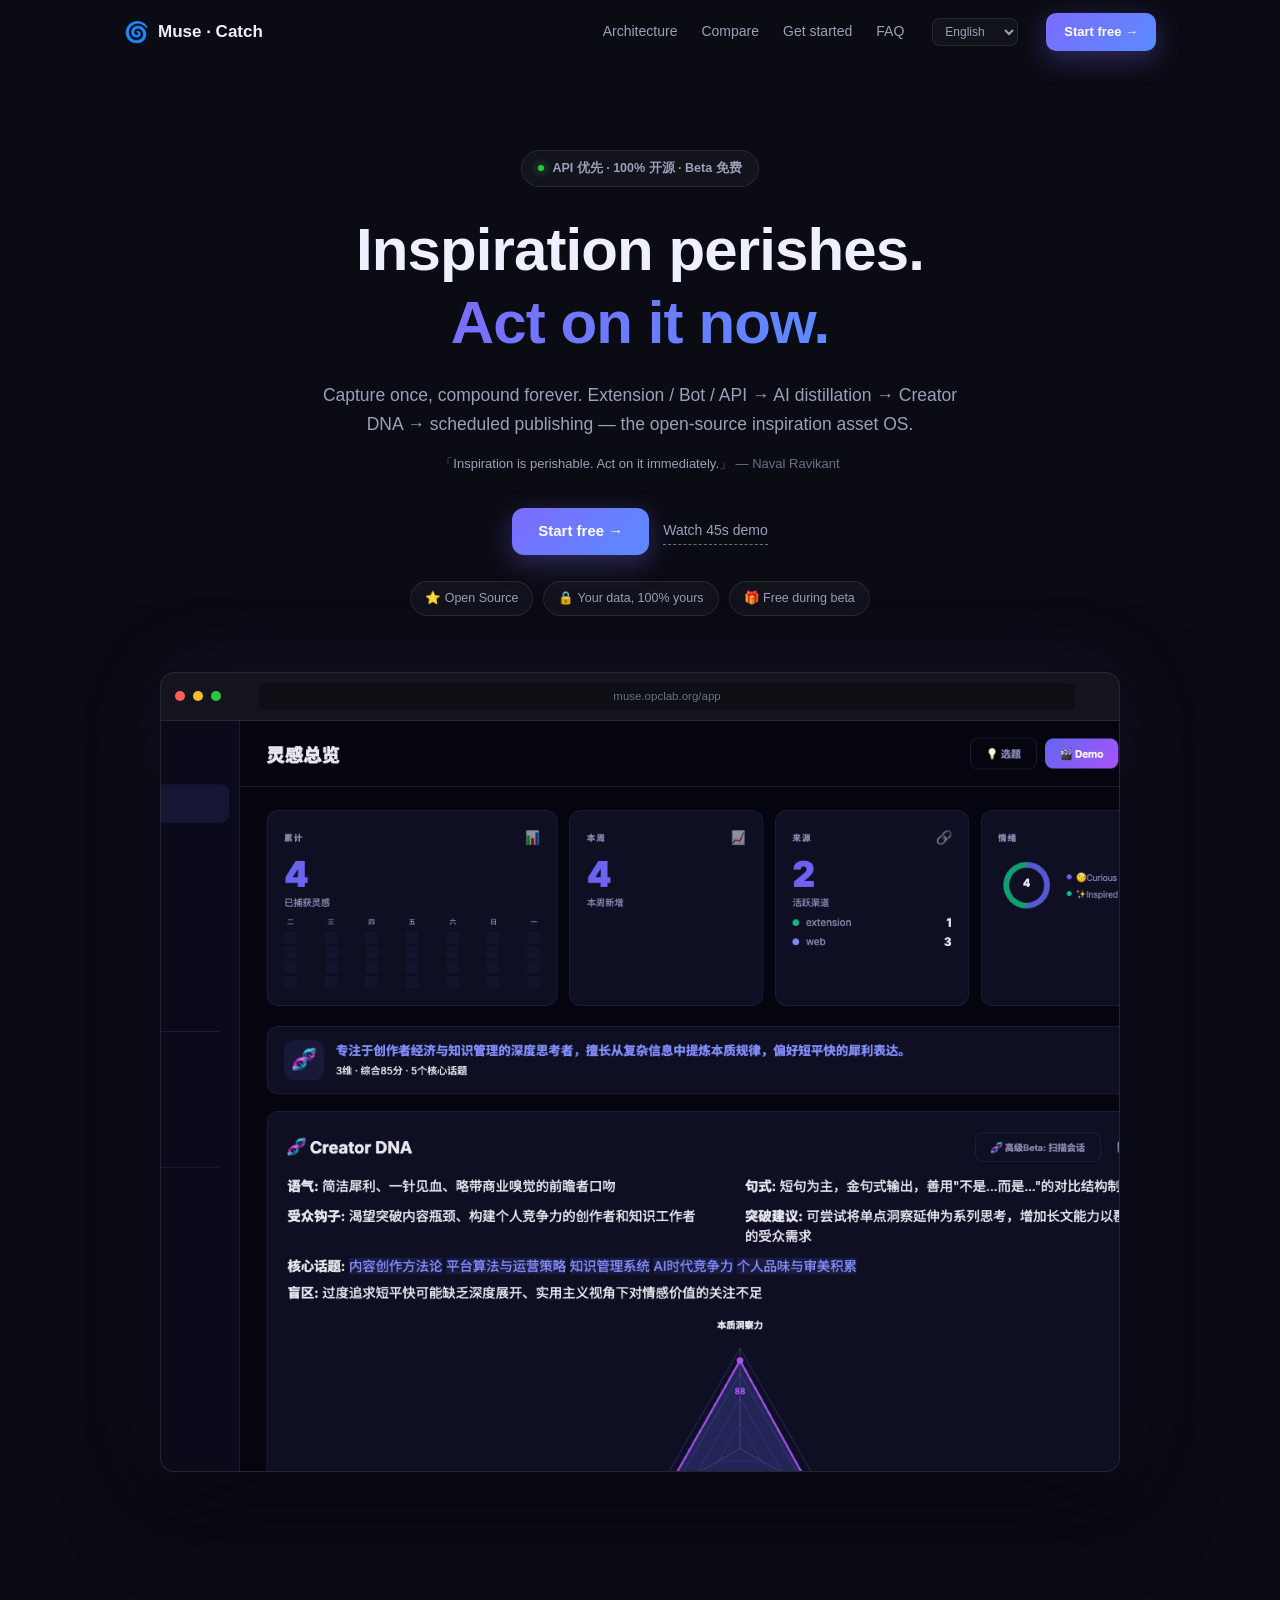
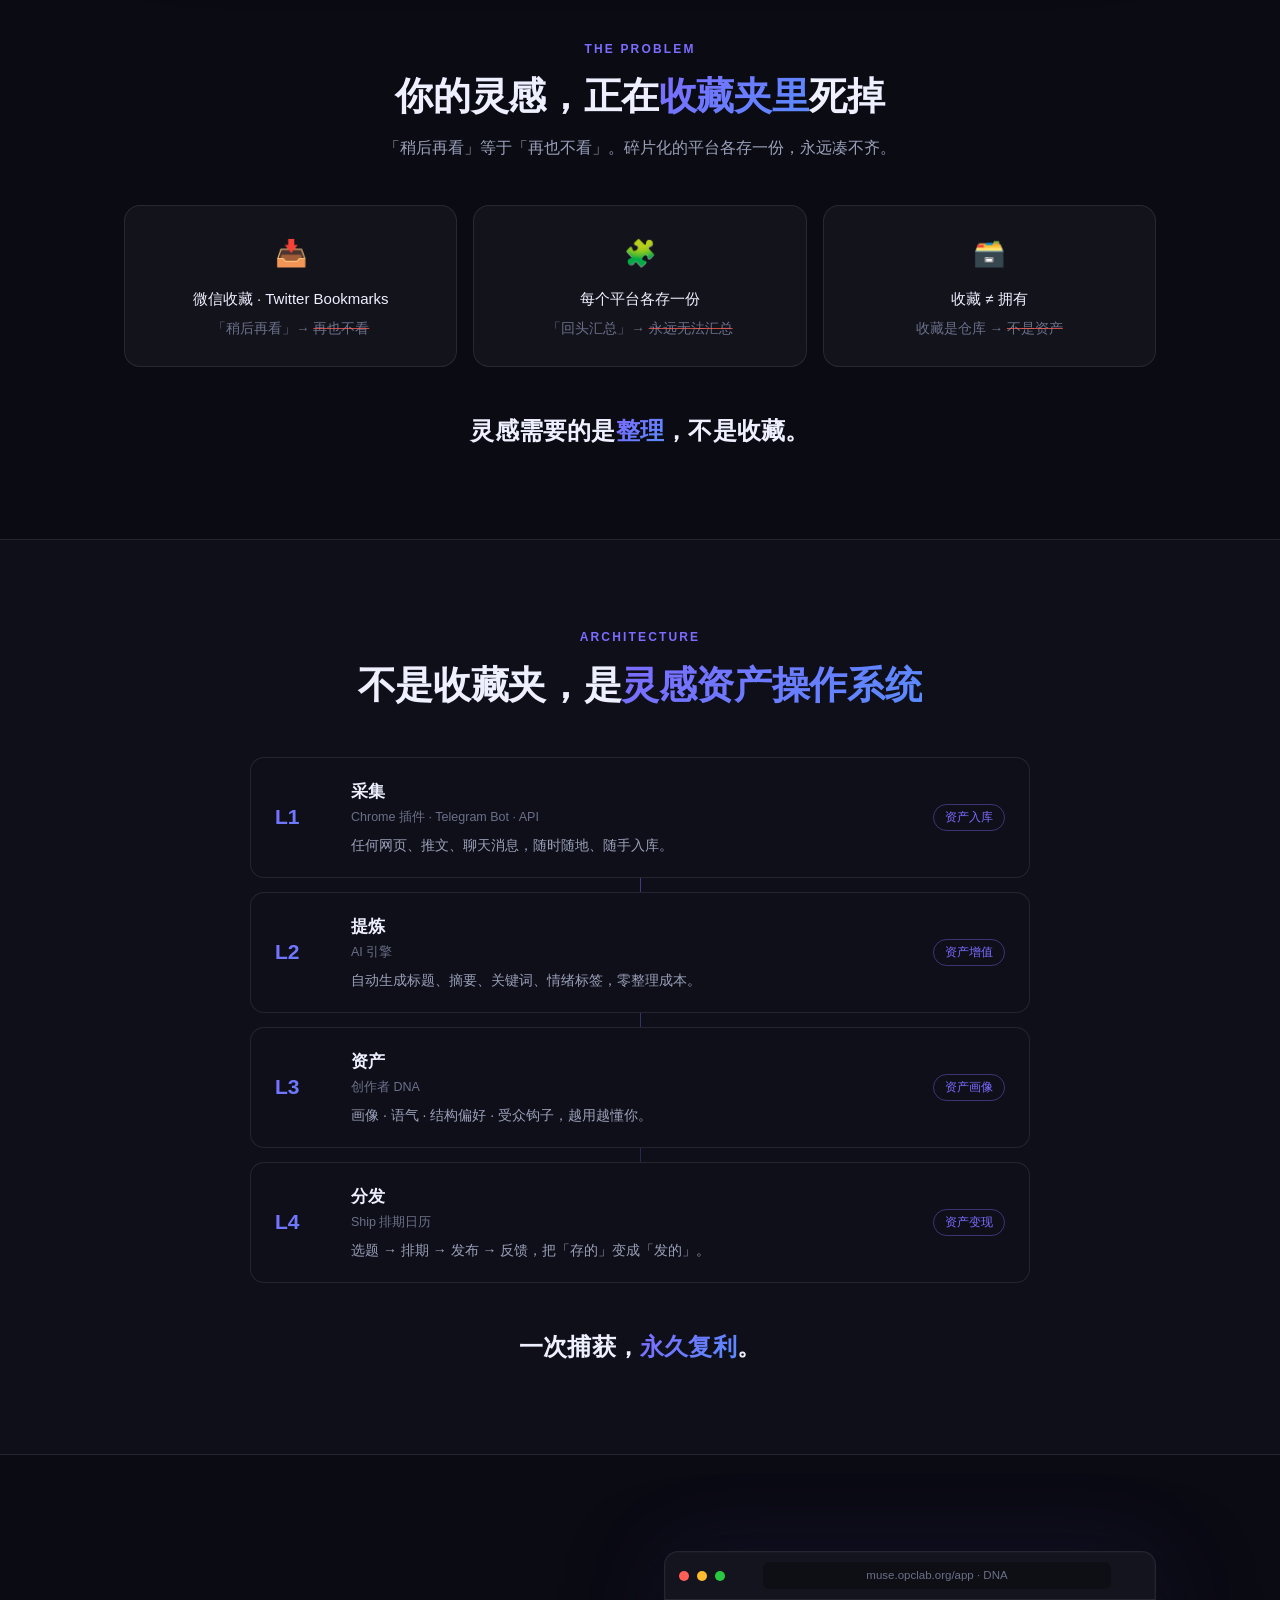
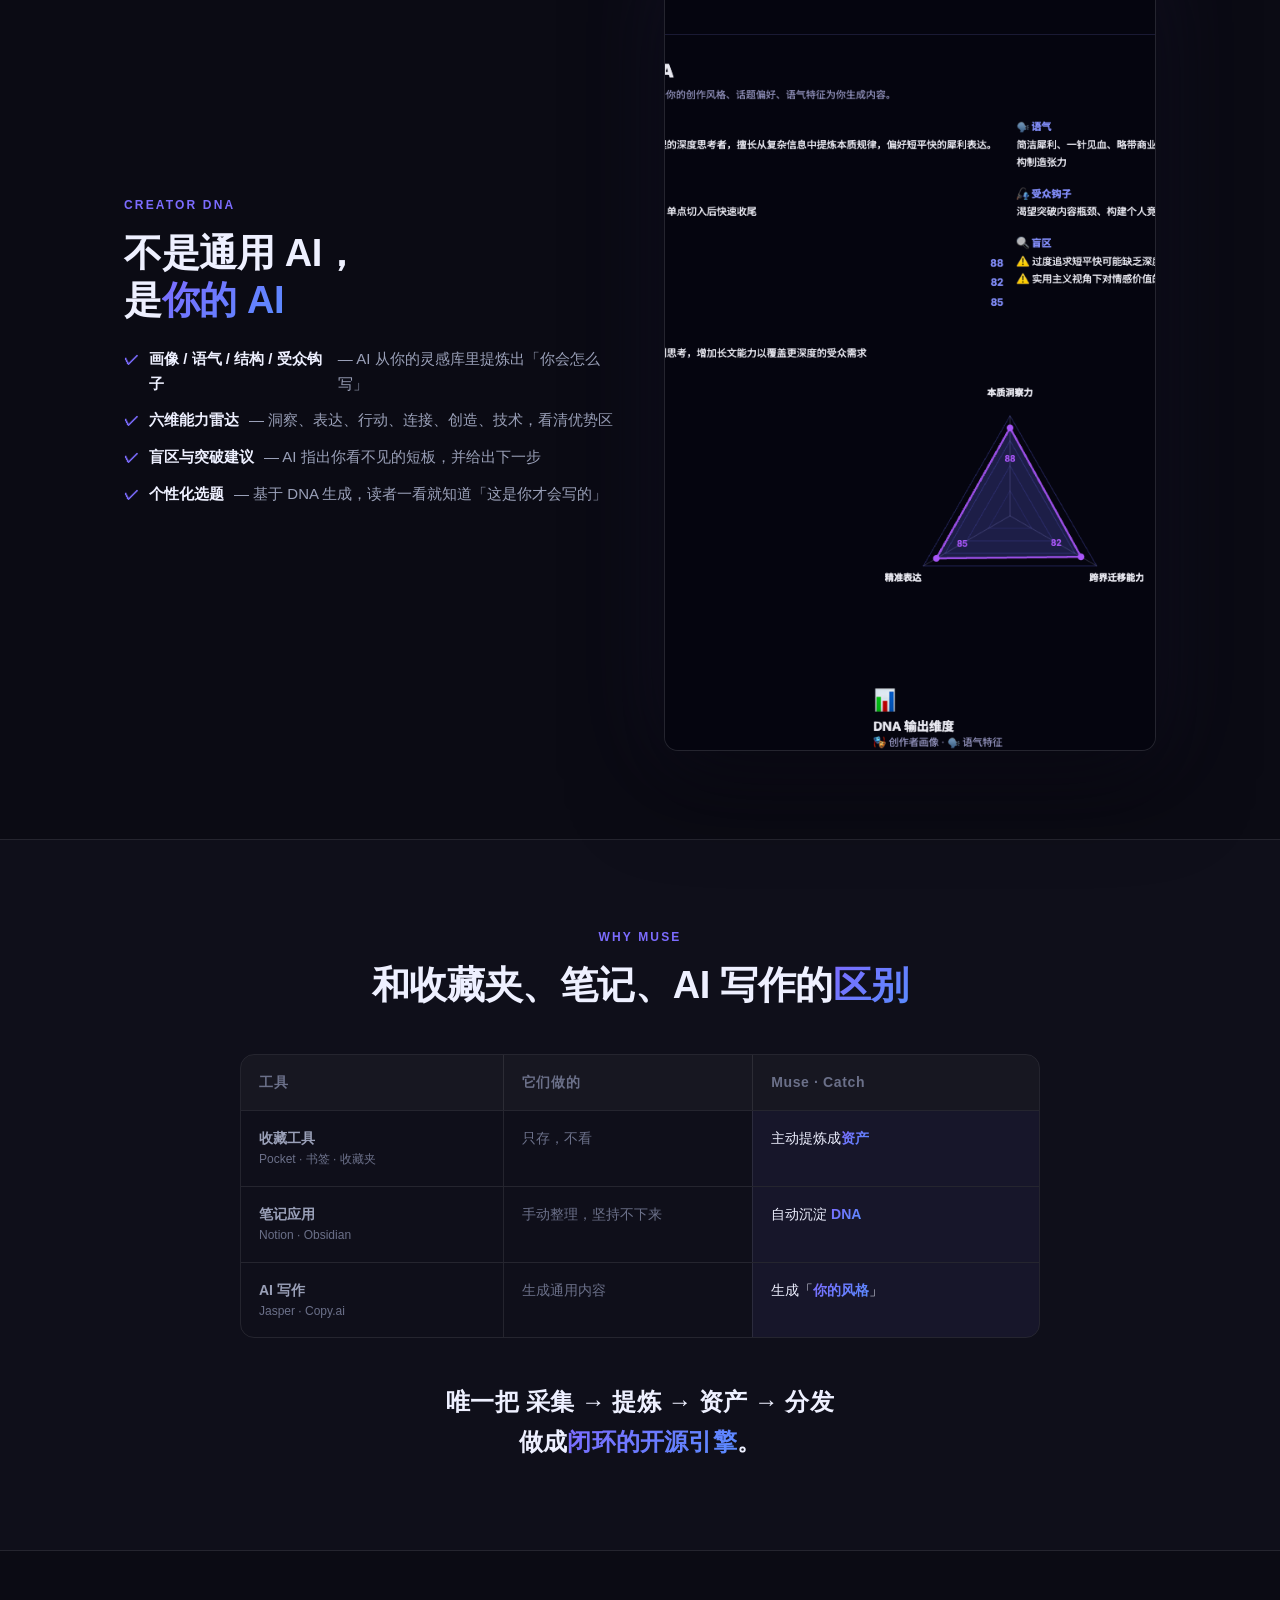
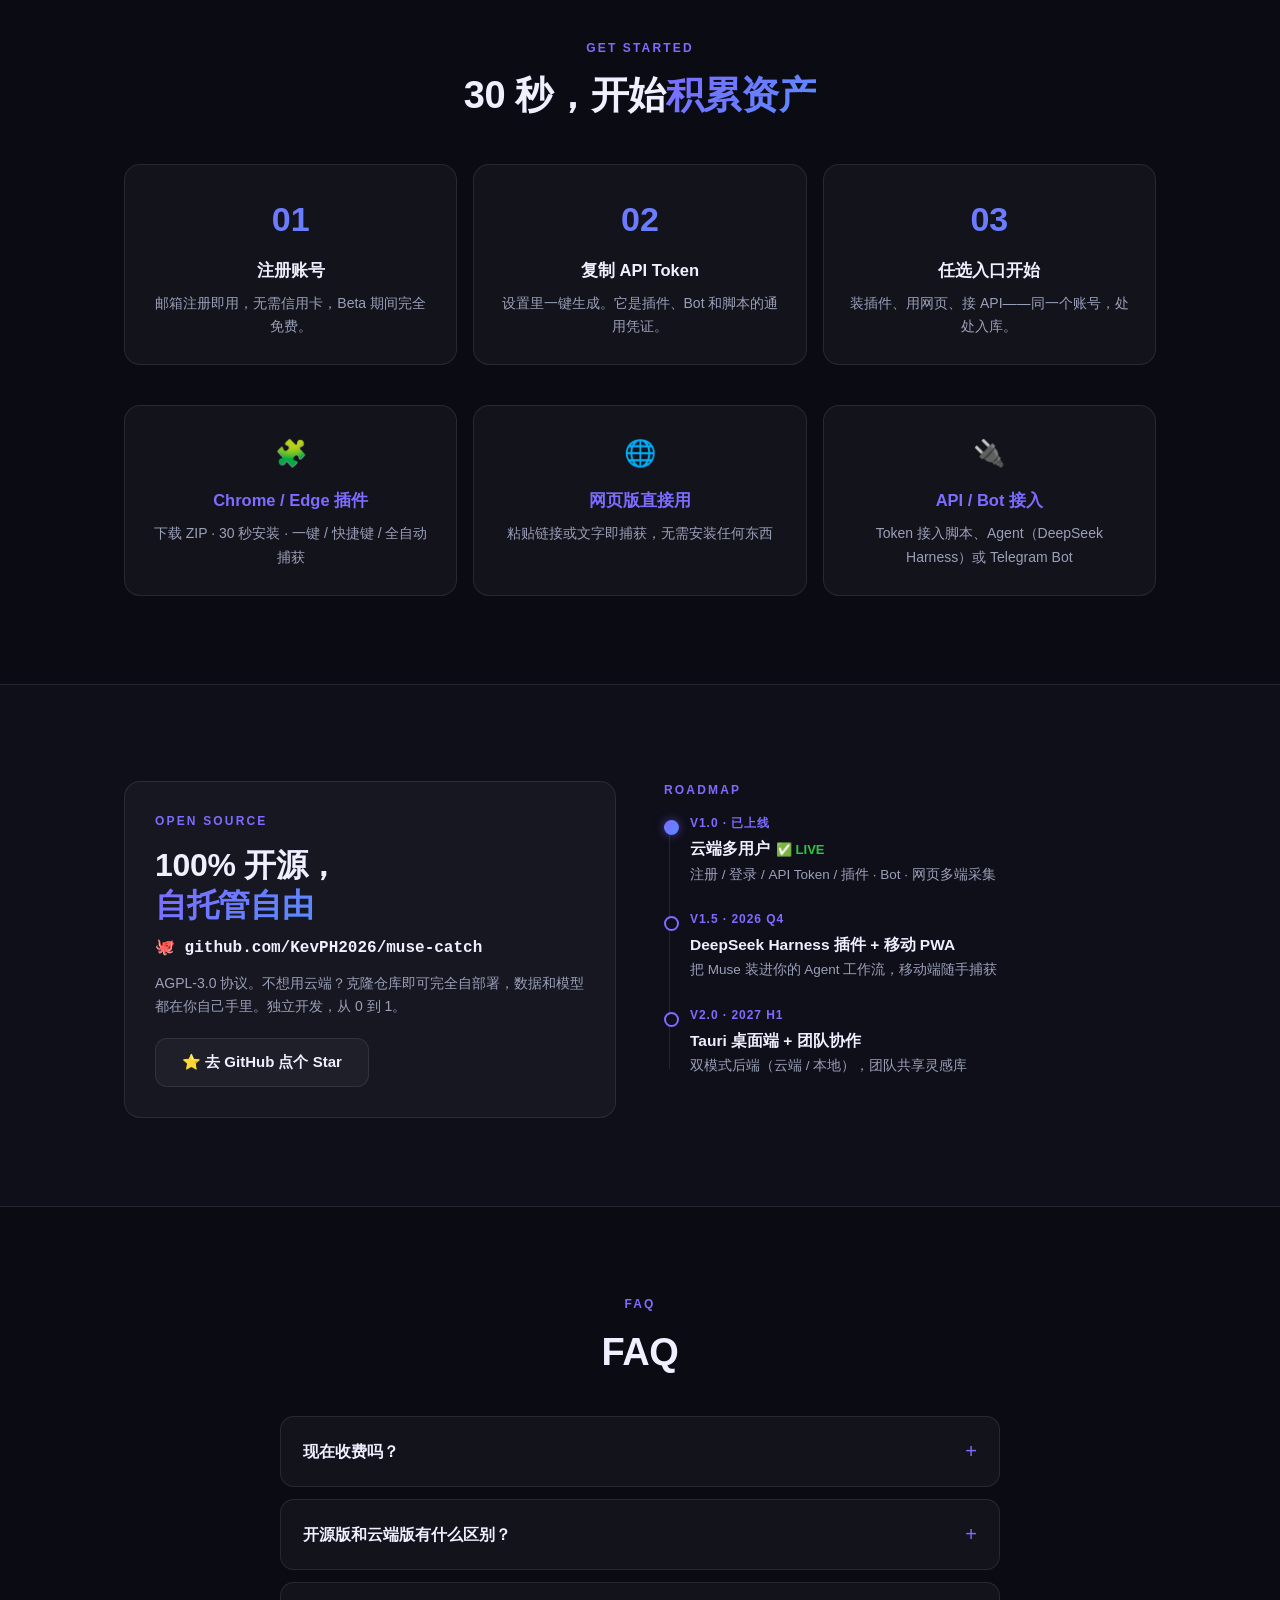
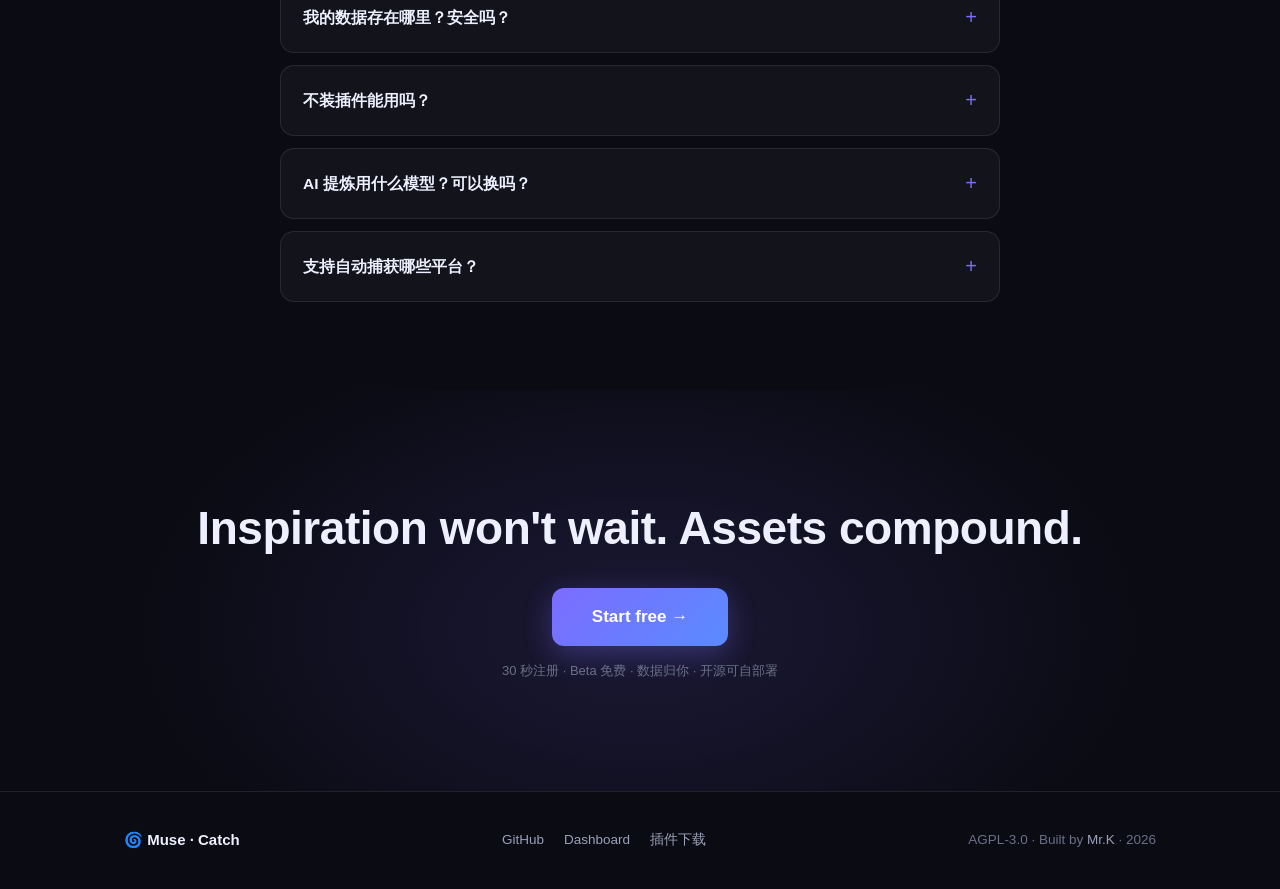
==== commit 2ed8aa8a: "fix(landing): cache-bust screenshot refs (?v=2) after retake" ====
--- a/index.html
+++ b/index.html
@@ -233,7 +233,7 @@
     <div class="shot">
       <div class="shot-frame">
         <div class="shot-bar"><i></i><i></i><i></i><span class="shot-url">muse.opclab.org/app</span></div>
-        <img src="/images/01-dashboard.png" alt="Muse Dashboard — 灵感卡片墙与统计" width="1200" height="750" fetchpriority="high">
+        <img src="/images/01-dashboard.png?v=2" alt="Muse Dashboard — 灵感卡片墙与统计" width="1200" height="750" fetchpriority="high">
       </div>
     </div>
   </div>
@@ -330,7 +330,7 @@
       <div class="shot">
         <div class="shot-frame">
           <div class="shot-bar"><i></i><i></i><i></i><span class="shot-url">muse.opclab.org/app · DNA</span></div>
-          <img src="/images/02-dna-page.png" alt="创作者 DNA 雷达画像" width="1200" height="750" loading="lazy">
+          <img src="/images/02-dna-page.png?v=2" alt="创作者 DNA 雷达画像" width="1200" height="750" loading="lazy">
         </div>
       </div>
     </div>
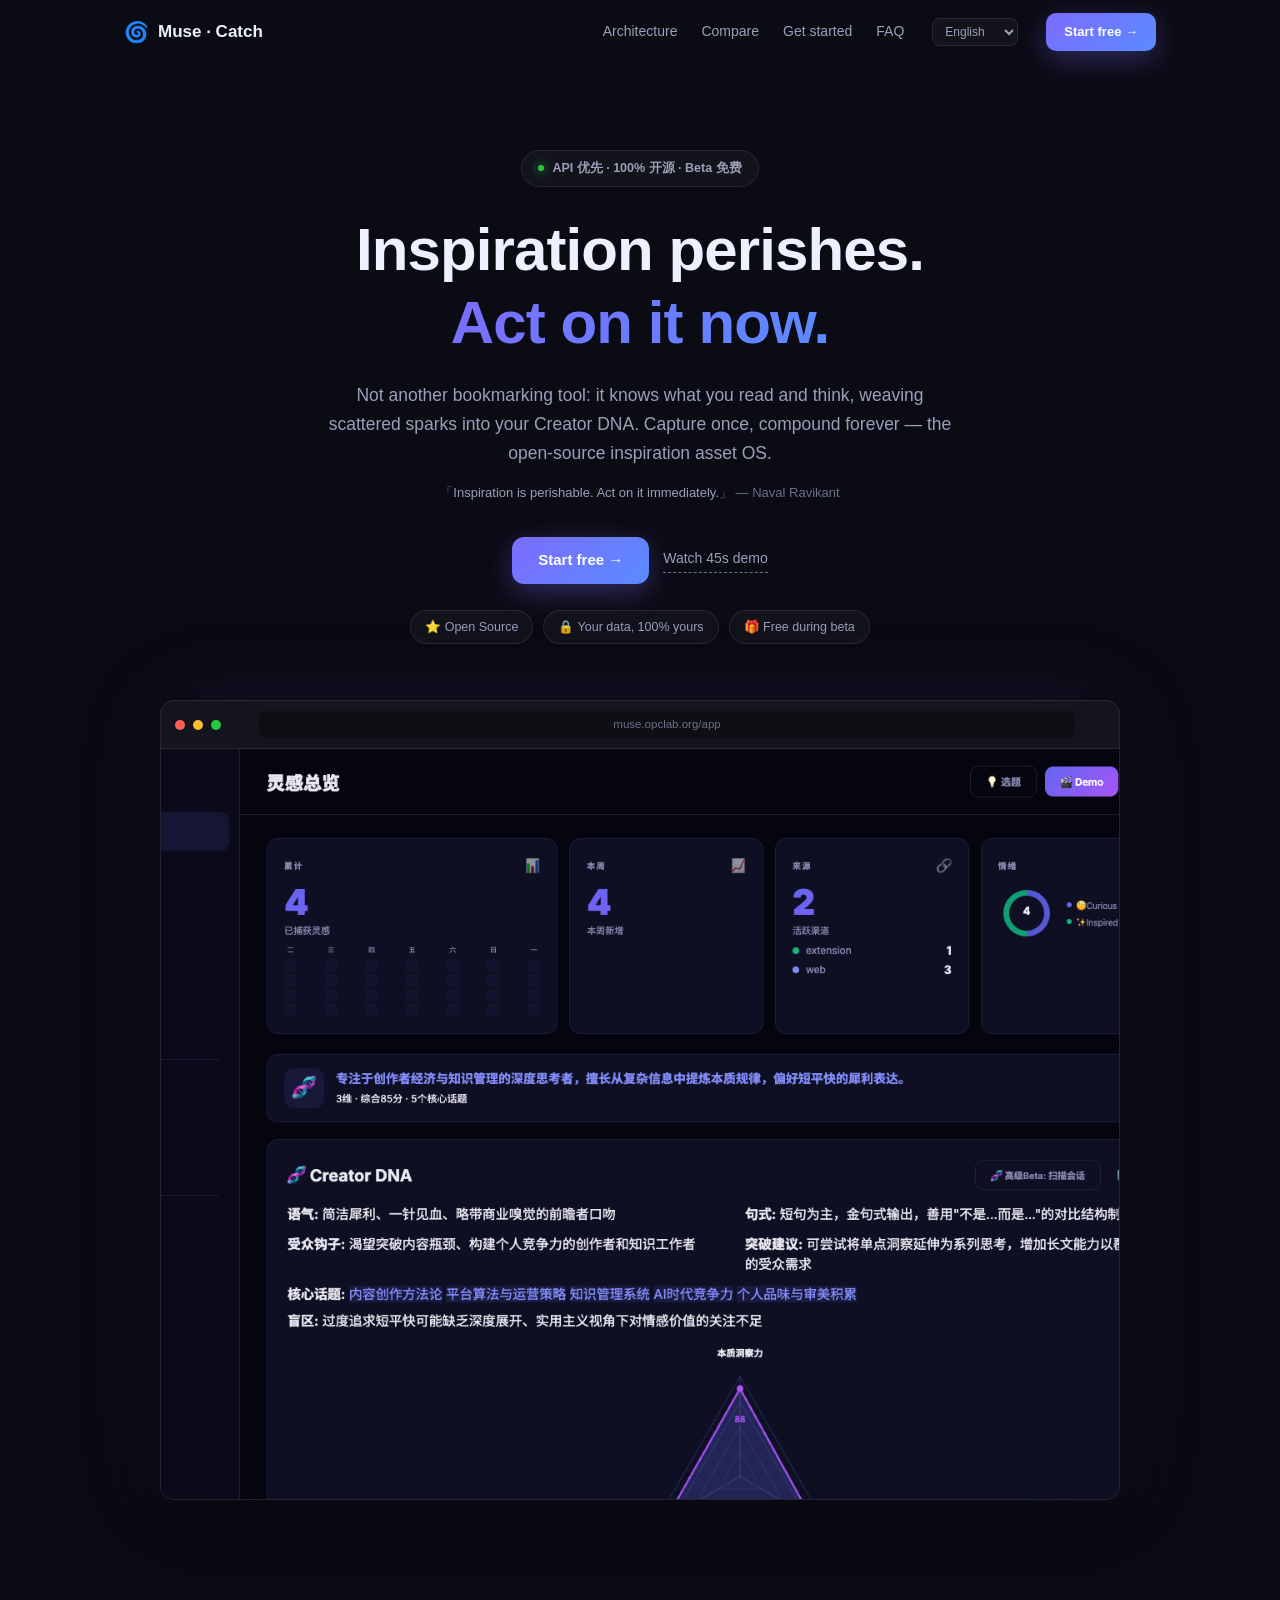
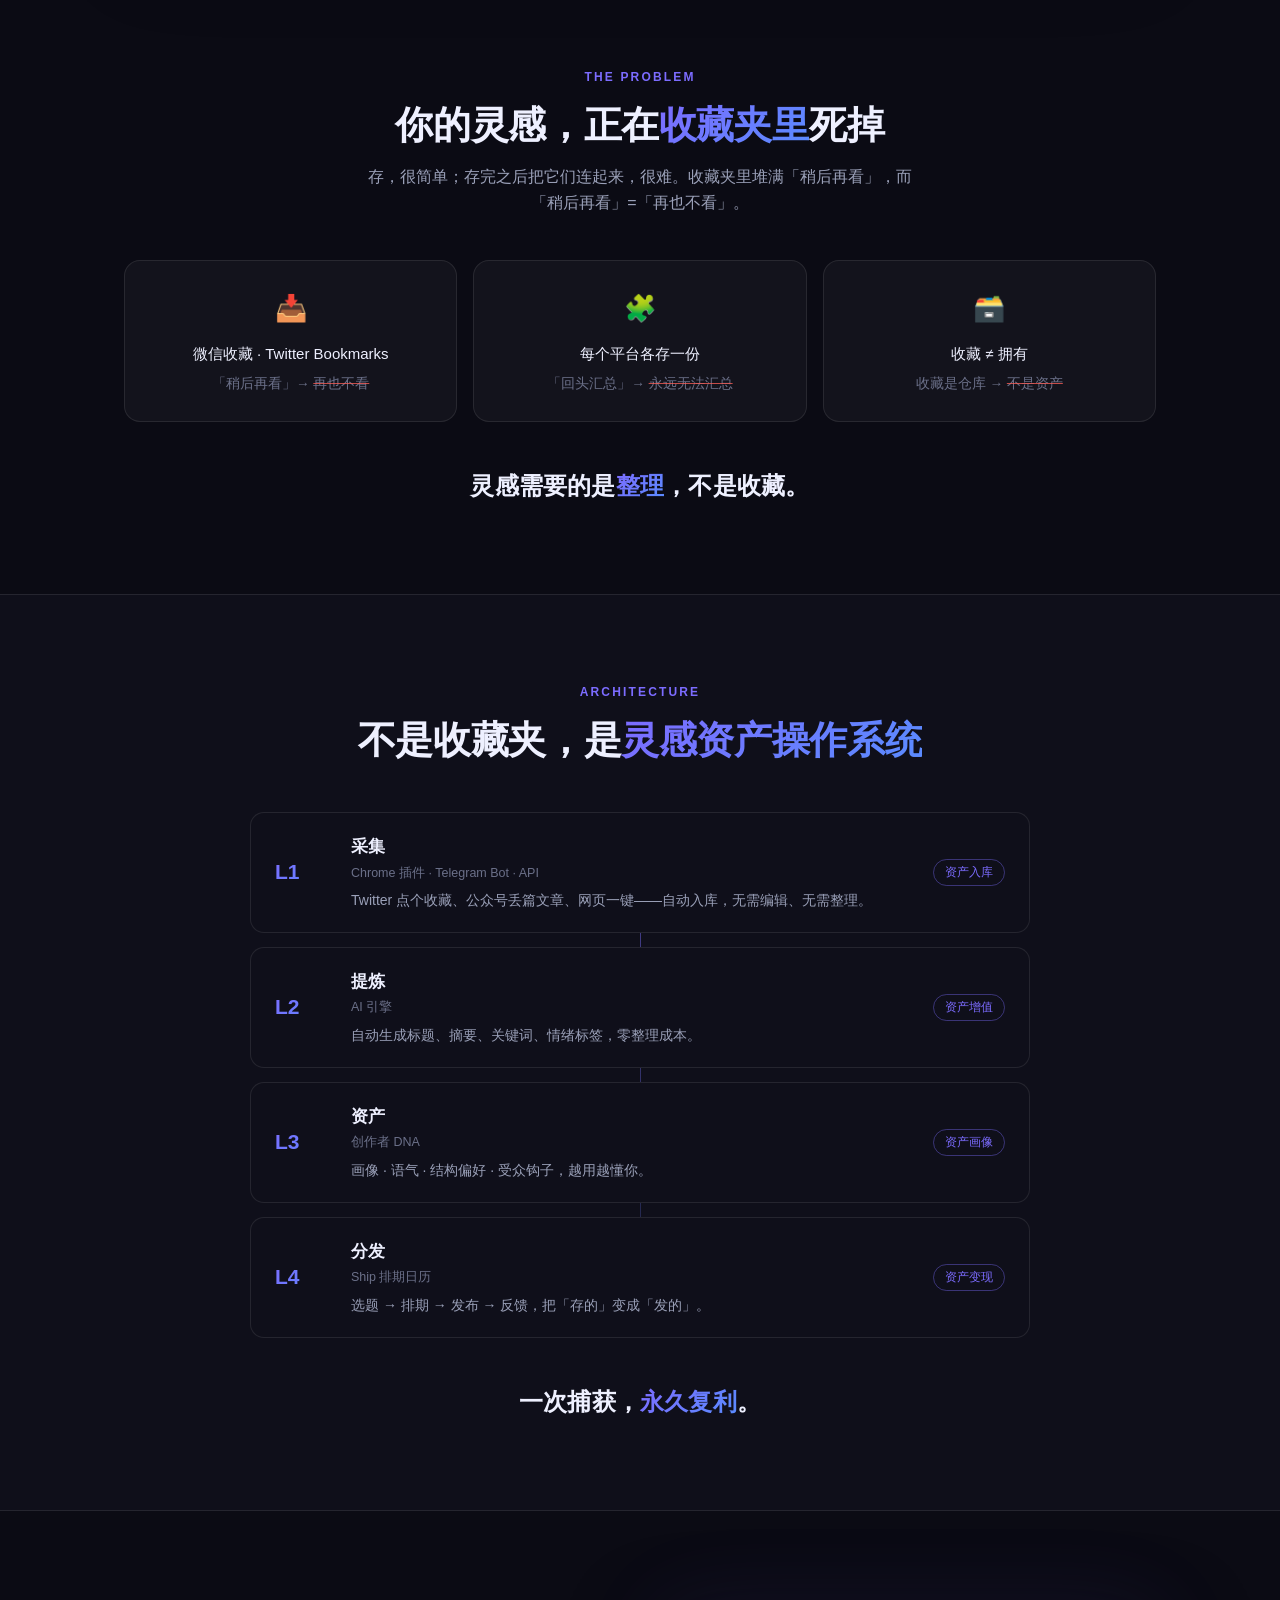
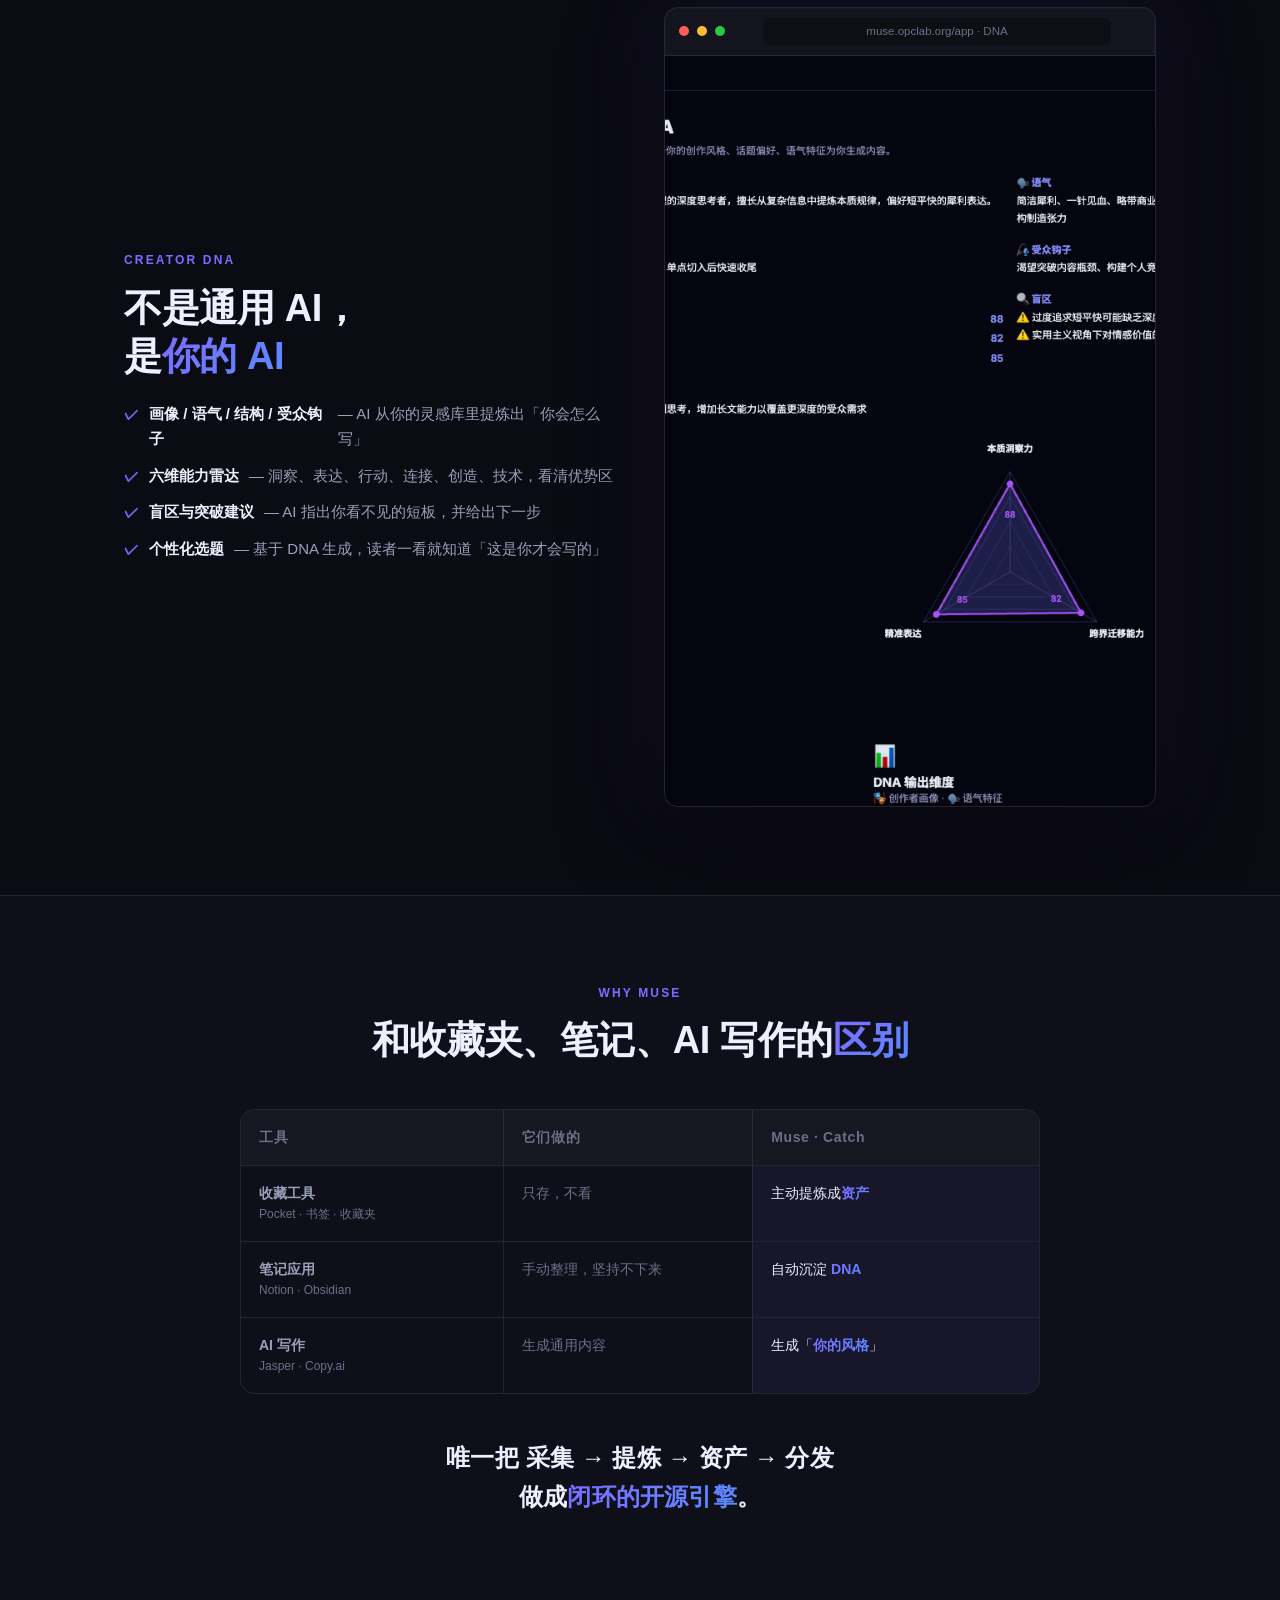
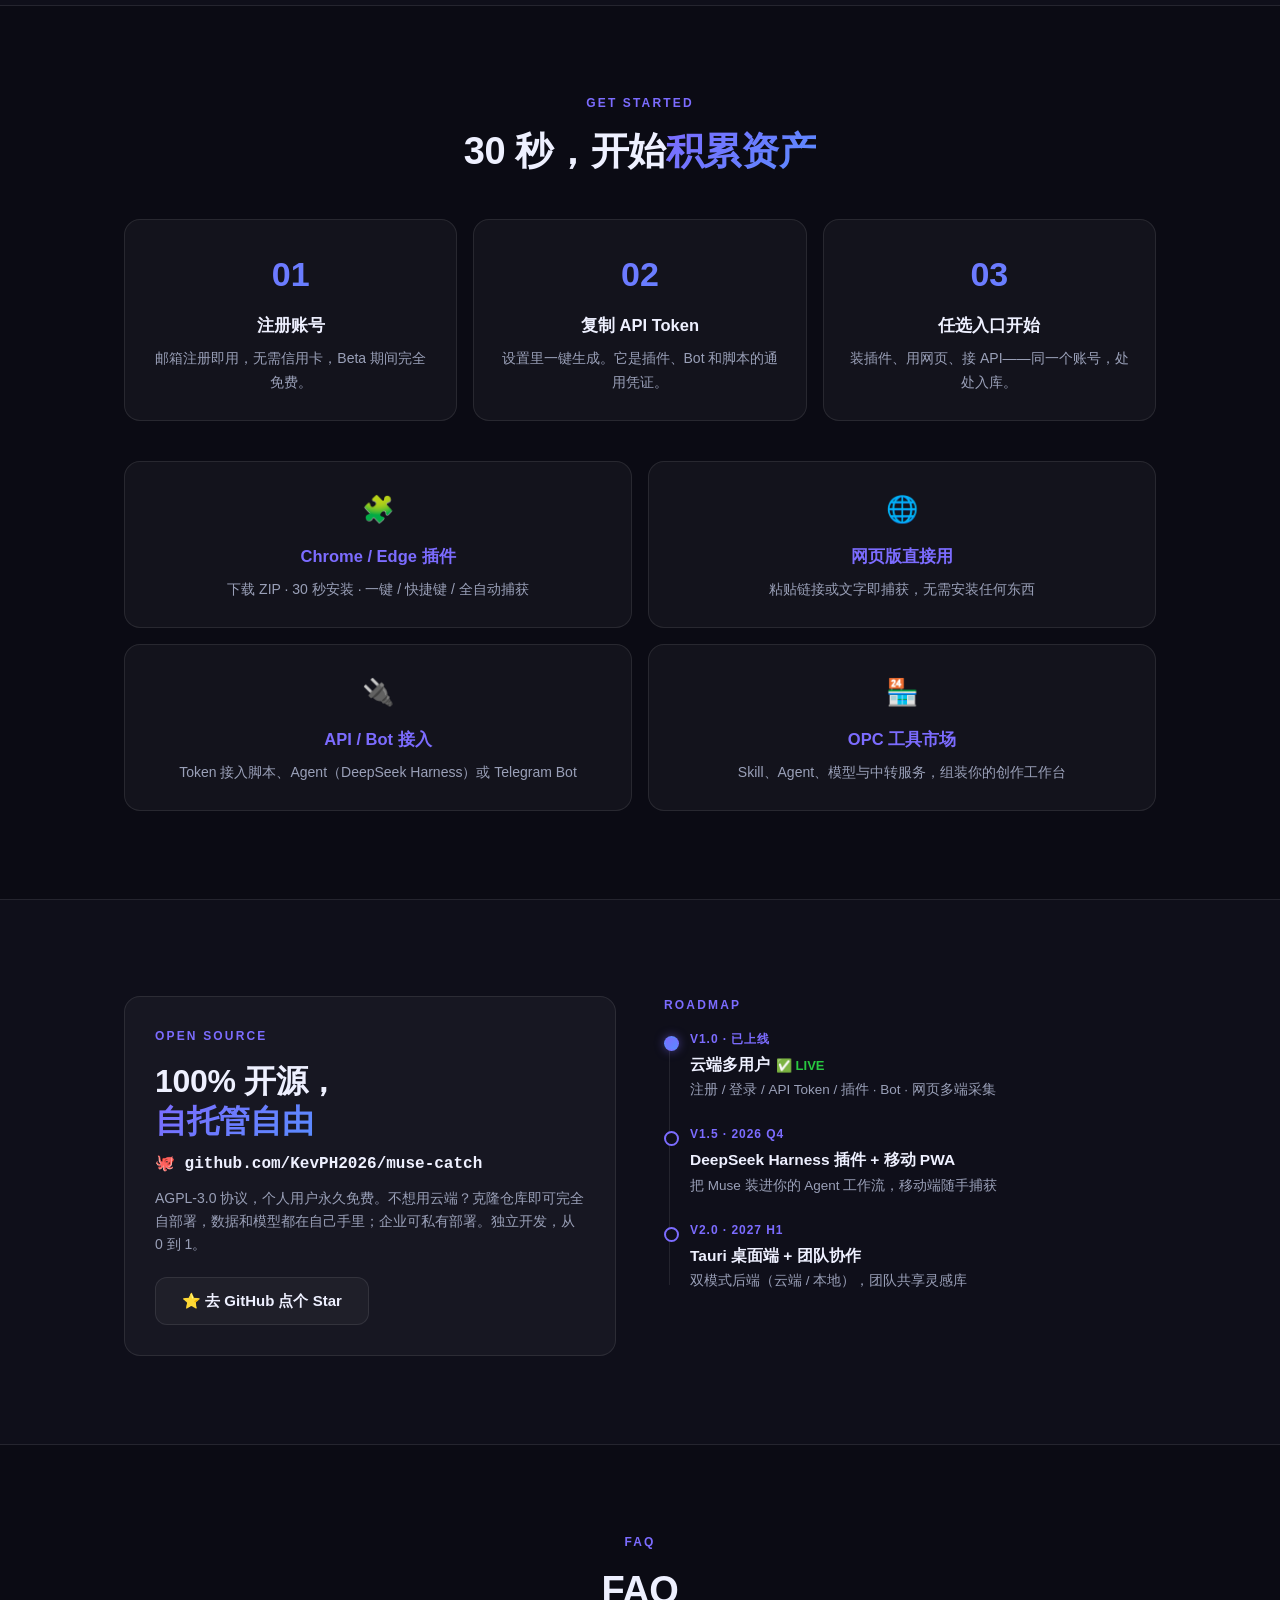
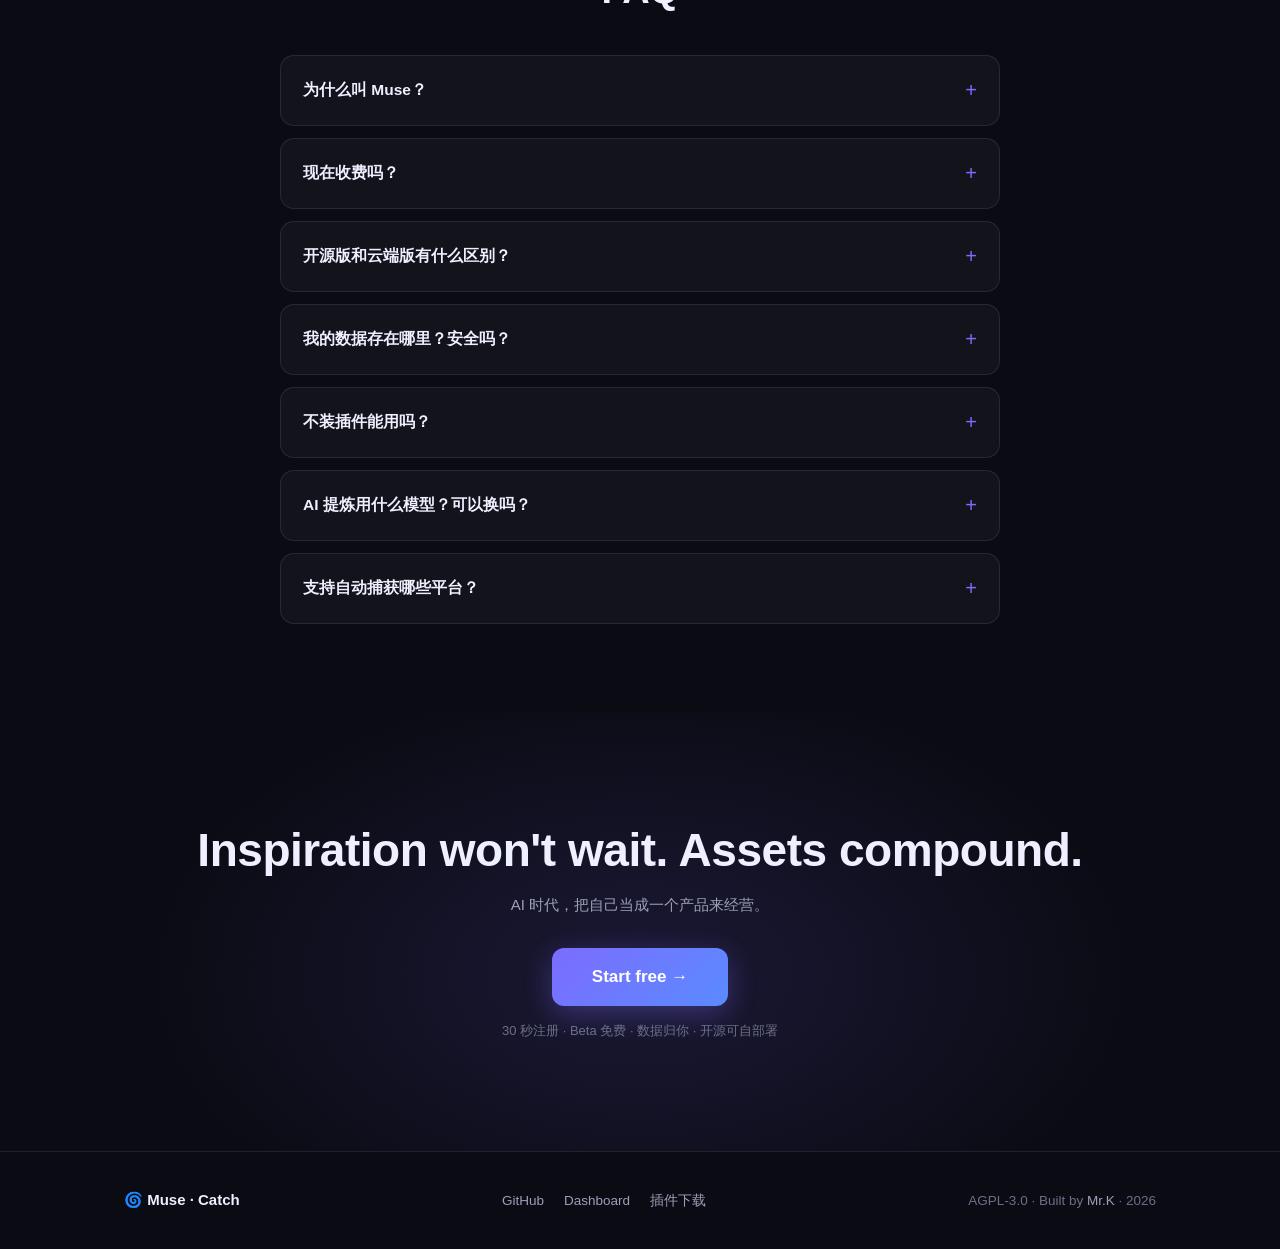
==== commit 49e6c992: "feat(landing): sharpen copy with the founder's own pitch wording From the 6-min product intro video " ====
--- a/index.html
+++ b/index.html
@@ -129,7 +129,7 @@
 .step::before{counter-increment:step;content:"0" counter(step);font-size:34px;font-weight:800;background:var(--grad);-webkit-background-clip:text;background-clip:text;color:transparent;display:block;margin-bottom:10px}
 .step h3{font-size:16.5px;margin-bottom:8px}
 .step p{color:var(--dim);font-size:14px}
-.eco{display:grid;grid-template-columns:repeat(3,1fr);gap:16px;margin-top:40px}
+.eco{display:grid;grid-template-columns:repeat(2,1fr);gap:16px;margin-top:40px}
 .eco a.card{display:block}
 
 /* ---------- OSS + roadmap ---------- */
@@ -163,7 +163,8 @@
 .final::before{content:"";position:absolute;inset:0;background:radial-gradient(500px 300px at 50% 60%,rgba(124,108,255,.14),transparent);pointer-events:none}
 .final h2{font-size:clamp(30px,4.6vw,46px);position:relative}
 .final .btn-primary{margin-top:30px;font-size:17px;padding:15px 40px;position:relative}
-.final .hint{margin-top:14px;color:var(--dimmer);font-size:13px;position:relative}
+.final .lead,.final .hint{margin-top:14px;color:var(--dim);font-size:15px;position:relative}
+.final .hint{color:var(--dimmer);font-size:13px}
 
 /* Footer */
 footer{border-top:1px solid var(--border);padding:36px 0;color:var(--dimmer);font-size:13.5px}
@@ -244,7 +245,7 @@
   <div class="wrap center">
     <div class="s-label">The Problem</div>
     <h2>你的灵感，正在<span class="grad">收藏夹里</span>死掉</h2>
-    <p class="s-desc">「稍后再看」等于「再也不看」。碎片化的平台各存一份，永远凑不齐。</p>
+    <p class="s-desc">存，很简单；存完之后把它们连起来，很难。收藏夹里堆满「稍后再看」，而「稍后再看」=「再也不看」。</p>
     <div class="grid g3">
       <div class="card pain">
         <span class="ico">📥</span>
@@ -277,7 +278,7 @@
         <div>
           <h3>采集</h3>
           <div class="tools">Chrome 插件 · Telegram Bot · API</div>
-          <p>任何网页、推文、聊天消息，随时随地、随手入库。</p>
+          <p>Twitter 点个收藏、公众号丢篇文章、网页一键——自动入库，无需编辑、无需整理。</p>
         </div>
         <span class="l-tag">资产入库</span>
       </div>
@@ -401,6 +402,11 @@
         <h3>API / Bot 接入</h3>
         <p>Token 接入脚本、Agent（DeepSeek Harness）或 Telegram Bot</p>
       </a>
+      <a class="card" href="/app">
+        <span class="ico">🏪</span>
+        <h3>OPC 工具市场</h3>
+        <p>Skill、Agent、模型与中转服务，组装你的创作工作台</p>
+      </a>
     </div>
   </div>
 </section>
@@ -413,7 +419,7 @@
         <div class="s-label">Open Source</div>
         <h2 style="font-size:clamp(24px,3vw,32px)">100% 开源，<br><span class="grad">自托管自由</span></h2>
         <div class="repo">🐙 github.com/KevPH2026/muse-catch</div>
-        <p>AGPL-3.0 协议。不想用云端？克隆仓库即可完全自部署，数据和模型都在你自己手里。独立开发，从 0 到 1。</p>
+        <p>AGPL-3.0 协议，个人用户永久免费。不想用云端？克隆仓库即可完全自部署，数据和模型都在自己手里；企业可私有部署。独立开发，从 0 到 1。</p>
         <a class="btn-outline" href="https://github.com/KevPH2026/muse-catch" target="_blank">⭐ 去 GitHub 点个 Star</a>
       </div>
       <div>
@@ -447,6 +453,10 @@
     <h2 data-i18n="faq.title">常见问题</h2>
     <div class="faq-list" style="text-align:left">
       <details>
+        <summary>为什么叫 Muse？</summary>
+        <div class="a">Muse（缪斯）是古希腊神话中的灵感女神。Muse · Catch——捕获你的灵感，也捕获你的缪斯。</div>
+      </details>
+      <details>
         <summary>现在收费吗？</summary>
         <div class="a">Beta 期间完全免费，未来也会保持免费层。平台 AI 设有每用户每日用量保护；在 Settings 配置你自己的 Key（DeepSeek、MiniMax 等 OpenAI 兼容模型）则不限量。</div>
       </details>
@@ -478,6 +488,7 @@
 <section class="final">
   <div class="wrap">
     <h2 data-i18n="final.title">灵感不会等人，资产需要积累。</h2>
+    <p class="lead">AI 时代，把自己当成一个产品来经营。</p>
     <a href="/app" class="btn-primary" data-i18n="hero.cta_free">免费开始 →</a>
     <p class="hint">30 秒注册 · Beta 免费 · 数据归你 · 开源可自部署</p>
   </div>
@@ -498,7 +509,7 @@
 <script>window.t=window.t||function(k){return k;};</script>
 <script>
 // Auto-generated inline locale data (do not edit here; edit i18n/*.json and regenerate with scripts/build-i18n.py).
-window.__MUSE_I18N__ = {"zh-CN":{"_meta":{"lang":"zh-CN","name":"简体中文"},"common.all":"全部","common.clear":"清除选择","common.submit":"提交","common.cancel":"取消","common.delete":"删除","common.install":"安装","common.uninstall":"卸载","common.skip":"跳过","common.continue":"继续 →","common.back":"← 上一步","common.confirm_delete_inspiration":"确定删除这条灵感吗？","common.save":"保存","common.optional":"（可选）","nav.features":"功能","nav.how":"架构","nav.models":"AI模型","nav.install":"接入","nav.dashboard":"仪表盘","nav.dna":"DNA","nav.total":"Total","nav.settings":"设置","source.web":"Web","source.tg":"Agent","source.idea":"Idea","source.api":"API","source.manual":"手动","source.extension":"插件","time.just_now":"刚刚","time.minutes_ago":"{n}分钟前","time.hours_ago":"{n}小时前","hero.title":"灵感本易逝 · <span class=\"grad\">行动应当时</span>","hero.badge":"全球首个面向知识工作者的主动灵感采集与创作引擎 · 100% 开源","hero.subtitle":"被动收藏的时代结束了。Muse 主动捕捉你浏览、聊天、思考时的每一个火花，转化为结构化、可检索、永不丢失的灵感。","hero.cta_demo":"🎬 体验完整流程","hero.cta_install":"✦ 安装浏览器插件","hero.cta_dna":"🧬 DNA 体验 →","stat.models":"AI模型","stat.compat":"Agent兼容","stat.opensource":"开源","stat.config":"配置门槛","ingest.placeholder":"粘贴链接或灵感文字... 别让它溜走 ✨","ingest.captured":"✨ 灵感已捕获！","ingest.connect_failed":"❌ 连接失败","topics.title":"💡 选题建议","topics.placeholder":"🔍 搜索整个生态...","topics.generating":"🔀 正在发散...","topics.done":"✅ {n} 个选题","topics.failed":"❌ 选题生成失败","topics.method_ai":"AI 深度分析","topics.method_keyword":"关键词聚类","topics.mode_selected":"手选","topics.mode_random":"随机","topics.based_on":"基于 {n} 条灵感 · {method} · {mode}","topics.need_min":"需要至少 3 条灵感","topics.selected_count":"已选 {n} 条","dive.angles":"💥 爆款角度","dive.headlines":"🔥 爆款标题","dive.structure":"📋 文章结构","dive.quotes":"✨ 金句","dive.done":"✅ 深度拆解完成","dive.failed":"❌ 深度拆解失败","dive.method":"分析方法: {method}","dive.quotes_summary":"生成 {n} 条金句 · {m} 张配图","dna.title":"📝 Agent 进化记录","dna.analyzing":"🧬 正在分析灵感库 + 生成DNA...","dna.done":"✅ 分析完成！基于 {n} 条内容生成DNA","dna.failed":"❌ 分析失败","dna.empty":"没有可分析的内容。请先捕获一些灵感，或提供内容样本。","dna.dimensions":"{n}维 · 综合{score}分 · {m}个核心话题","dna.dimension_fallback":"维度{n}","market.upload_title":"📤 上架新产品","market.my_title":"📦 我的工具箱","market.field_name":"产品名称 *","market.field_url":"网址 (可选)","market.field_desc":"简短描述","market.field_tags":"标签，逗号分隔","settings.text_model":"💬 文本生成模型","settings.image_model":"🎨 图片生成模型","settings.custom_model":"🤖 自定义模型","settings.platform":"📝 选择发布平台","settings.field_name_ph":"名称 (如: 我的DeepSeek)","settings.field_model_ph":"模型名 (如 deepseek-chat)","settings.model_name_required":"请输入模型名","settings.save_failed":"保存失败","settings.copied":"✅ 已复制","settings.copy":"📋 复制","calendar.done":"✅ 已生成 {n} 条!","calendar.date_header":"📅 {date} ({n} 条)","chat.placeholder":"和 Muse AI 聊天...","chat.preparing":"正在为 {platform} 准备写作...","chat.ship_hint":"选题「{title}」— AI 会根据平台调整写作风格","feedback.placeholder":"为什么？（可选）","onboard.hello":"嗨！让我了解一下你 👋","onboard.style_q":"你的创作风格是？","onboard.multi":"可多选","onboard.later":"稍后再说","onboard.analyze":"🧬 分析我的DNA","onboard.understood":"🧬 我已经了解你了！","onboard.dna_failed":"⚠️ DNA分析失败","onboard.dna_persona":"🎭 画像","onboard.dna_tone":"🗣️ 语气","onboard.dna_structure":"🏗️ 结构偏好","onboard.dna_audience":"🎣 受众钩子","onboard.dna_strengths":"💪 优势","onboard.dna_blindspots":"🔍 盲区","onboard.dna_tip":"💡 突破建议","toast.deleted":"🗑 已删除","toast.quotes_generating":"💎 正在生成金句...","toast.expand_failed":"发散失败","toast.internal_error":"内部错误","toast.delete_confirm":"确定删除这条灵感吗？","error.content_required":"content is required","error.internal":"internal server error","auth.login_title":"🌀 欢迎回来","auth.register_title":"🌀 创建你的 Muse 账号","auth.email":"邮箱","auth.password":"密码（至少 8 位）","auth.display_name":"昵称（可选）","auth.invite_code":"邀请码（可选）","auth.login_btn":"登录","auth.register_btn":"免费注册","auth.switch_to_register":"没有账号？免费注册 →","auth.switch_to_login":"已有账号？登录 →","auth.login_failed":"登录失败：邮箱或密码错误","auth.register_failed":"注册失败","auth.logout":"退出登录","auth.session_expired":"会话已过期，请重新登录","auth.tagline":"灵感本易逝，行动应当时。","tokens.title":"🔑 API Token","tokens.desc":"用于浏览器插件、Agent（DeepSeek Harness 等）和脚本调用你的 Muse 数据。生成后只显示一次，请妥善保存。","tokens.name_ph":"Token 名称（如: my-extension）","tokens.generate":"生成新 Token","tokens.copy":"📋 复制","tokens.copied":"✅ 已复制到剪贴板","tokens.once_hint":"⚠️ 这是唯一一次显示，复制后保存到安全的地方","tokens.empty":"还没有 Token","tokens.revoke":"吊销","tokens.last_used":"最近使用","tokens.never_used":"从未使用","tg.title":"📨 Telegram 绑定","tg.desc":"绑定后，在 Telegram 里转发任何消息给你的 Muse Bot 即可自动捕获入库。","tg.get_code":"获取配对码","tg.code_hint":"在 Telegram 中向你的 Muse Bot 发送：","tg.linked":"✅ 已绑定 Telegram","tg.not_linked":"未绑定","nav.faq":"FAQ","hero.headline":"灵感本易逝，<br><span class=\"grad\">行动应当时</span>","hero.sub_v2":"网页、推特、聊天里的每一个火花：一键捕获，AI 自动提炼成标题、摘要、关键词，沉淀为你的创作者 DNA。","hero.cta_free":"免费开始 →","hero.cta_watch":"看 45 秒演示","trust.beta":"🎁 Beta 期间免费","trust.data":"🔒 数据 100% 归你","faq.title":"常见问题","final.title":"灵感不会等人，资产需要积累。","nav.dna_page":"DNA","nav.ship":"发布排期","nav.market":"工具市场","hero.sub_v3":"一次捕获，永久复利。插件、Bot、API 主动采集 → AI 自动提炼 → 创作者 DNA → 排期分发——开源的灵感资产操作系统。","nav.compare":"对比"},"en":{"_meta":{"lang":"en","name":"English"},"common.all":"All","common.clear":"Clear","common.submit":"Submit","common.cancel":"Cancel","common.delete":"Delete","common.install":"Install","common.uninstall":"Uninstall","common.skip":"Skip","common.continue":"Continue →","common.back":"← Back","common.confirm_delete_inspiration":"Delete this inspiration?","common.save":"Save","common.optional":"(optional)","nav.features":"Features","nav.how":"Architecture","nav.models":"AI Models","nav.install":"Get started","nav.dashboard":"Dashboard","nav.dna":"DNA","nav.total":"Total","nav.settings":"Settings","source.web":"Web","source.tg":"Agent","source.idea":"Idea","source.api":"API","source.manual":"Manual","source.extension":"Extension","time.just_now":"just now","time.minutes_ago":"{n}m ago","time.hours_ago":"{n}h ago","hero.title":"Inspiration perishes. <span class=\"grad\">Act on it now.</span>","hero.badge":"The first proactive inspiration-capture & creation engine for knowledge workers · 100% open source","hero.subtitle":"The era of passive bookmarking is over. Muse proactively catches every spark from your browsing, chatting, and thinking — turning them into structured, searchable inspiration you'll never lose.","hero.cta_demo":"🎬 Try the full flow","hero.cta_install":"✦ Install the extension","hero.cta_dna":"🧬 Try DNA →","stat.models":"AI Models","stat.compat":"Agent-ready","stat.opensource":"Open Source","stat.config":"Setup effort","ingest.placeholder":"Paste a link or a thought... don't let it slip ✨","ingest.captured":"✨ Inspiration captured!","ingest.connect_failed":"❌ Connection failed","topics.title":"💡 Topic suggestions","topics.placeholder":"🔍 Search the whole ecosystem...","topics.generating":"🔀 Diverging...","topics.done":"✅ {n} topics","topics.failed":"❌ Topic generation failed","topics.method_ai":"AI deep analysis","topics.method_keyword":"keyword clustering","topics.mode_selected":"hand-picked","topics.mode_random":"random","topics.based_on":"From {n} inspirations · {method} · {mode}","topics.need_min":"Need at least 3 inspirations","topics.selected_count":"{n} selected","dive.angles":"💥 Viral angles","dive.headlines":"🔥 Viral headlines","dive.structure":"📋 Article structure","dive.quotes":"✨ Quote cards","dive.done":"✅ Deep dive done","dive.failed":"❌ Deep dive failed","dive.method":"Method: {method}","dive.quotes_summary":"{n} quotes · {m} cards","dna.title":"📝 Agent evolution log","dna.analyzing":"🧬 Analyzing inspiration library + building DNA...","dna.done":"✅ Done! DNA built from {n} items","dna.failed":"❌ Analysis failed","dna.empty":"Nothing to analyze yet. Capture some inspirations first, or provide a content sample.","dna.dimensions":"{n} dims · {score} avg · {m} core topics","dna.dimension_fallback":"Dim {n}","market.upload_title":"📤 Publish a product","market.my_title":"📦 My toolbox","market.field_name":"Product name *","market.field_url":"URL (optional)","market.field_desc":"Short description","market.field_tags":"Tags, comma-separated","settings.text_model":"💬 Text model","settings.image_model":"🎨 Image model","settings.custom_model":"🤖 Custom model","settings.platform":"📝 Pick a platform","settings.field_name_ph":"Name (e.g. My DeepSeek)","settings.field_model_ph":"Model name (e.g. deepseek-chat)","settings.model_name_required":"Model name is required","settings.save_failed":"Save failed","settings.copied":"✅ Copied","settings.copy":"📋 Copy","calendar.done":"✅ Generated {n} entries!","calendar.date_header":"📅 {date} ({n} items)","chat.placeholder":"Chat with Muse AI...","chat.preparing":"Preparing writing for {platform}...","chat.ship_hint":"Topic \"{title}\" — AI will adapt its style to the platform","feedback.placeholder":"Why? (optional)","onboard.hello":"Hi! Let me get to know you 👋","onboard.style_q":"What's your creative style?","onboard.multi":"multi-select","onboard.later":"Maybe later","onboard.analyze":"🧬 Analyze my DNA","onboard.understood":"🧬 I've got to know you!","onboard.dna_failed":"⚠️ DNA analysis failed","onboard.dna_persona":"🎭 Persona","onboard.dna_tone":"🗣️ Tone","onboard.dna_structure":"🏗️ Structure","onboard.dna_audience":"🎣 Audience hook","onboard.dna_strengths":"💪 Strengths","onboard.dna_blindspots":"🔍 Blind spots","onboard.dna_tip":"💡 Breakthrough tip","toast.deleted":"🗑 Deleted","toast.quotes_generating":"💎 Generating quote cards...","toast.expand_failed":"Divergence failed","toast.internal_error":"Internal error","toast.delete_confirm":"Delete this inspiration?","error.content_required":"content is required","error.internal":"internal server error","auth.login_title":"🌀 Welcome back","auth.register_title":"🌀 Create your Muse account","auth.email":"Email","auth.password":"Password (min 8 chars)","auth.display_name":"Display name (optional)","auth.invite_code":"Invite code (optional)","auth.login_btn":"Log in","auth.register_btn":"Sign up free","auth.switch_to_register":"No account? Sign up free →","auth.switch_to_login":"Already have an account? Log in →","auth.login_failed":"Login failed: wrong email or password","auth.register_failed":"Registration failed","auth.logout":"Log out","auth.session_expired":"Session expired, please log in again","auth.tagline":"Inspiration is perishable. Act on it now.","tokens.title":"🔑 API Token","tokens.desc":"For the browser extension, agents (DeepSeek Harness, etc.) and scripts to call your Muse data. Shown only once — store it safely.","tokens.name_ph":"Token name (e.g. my-extension)","tokens.generate":"Generate new token","tokens.copy":"📋 Copy","tokens.copied":"✅ Copied to clipboard","tokens.once_hint":"⚠️ Shown only once — copy it somewhere safe","tokens.empty":"No tokens yet","tokens.revoke":"Revoke","tokens.last_used":"Last used","tokens.never_used":"Never used","tg.title":"📨 Telegram linking","tg.desc":"Once linked, forward any message to your Muse Bot on Telegram to capture it automatically.","tg.get_code":"Get pairing code","tg.code_hint":"Send this to your Muse Bot on Telegram:","tg.linked":"✅ Telegram linked","tg.not_linked":"Not linked","nav.faq":"FAQ","hero.headline":"Inspiration perishes.<br><span class=\"grad\">Act on it now.</span>","hero.sub_v2":"Every spark from browsing, tweets and chats: capture in one click, let AI distill it — compounding into your Creator DNA.","hero.cta_free":"Start free →","hero.cta_watch":"Watch 45s demo","trust.beta":"🎁 Free during beta","trust.data":"🔒 Your data, 100% yours","faq.title":"FAQ","final.title":"Inspiration won't wait. Assets compound.","nav.dna_page":"DNA","nav.ship":"Ship","nav.market":"OPC Market","hero.sub_v3":"Capture once, compound forever. Extension / Bot / API → AI distillation → Creator DNA → scheduled publishing — the open-source inspiration asset OS.","nav.compare":"Compare"},"zh-TW":{"_meta":{"lang":"zh-TW","name":"繁體中文"},"common.all":"全部","common.clear":"清除選擇","common.submit":"提交","common.cancel":"取消","common.delete":"刪除","common.install":"安裝","common.uninstall":"解除安裝","common.skip":"跳過","common.continue":"繼續 →","common.back":"← 上一步","common.confirm_delete_inspiration":"確定刪除這條靈感嗎？","common.save":"儲存","common.optional":"（可選）","nav.features":"功能","nav.how":"架構","nav.models":"AI模型","nav.install":"接入","nav.dashboard":"儀表盤","nav.dna":"DNA","nav.total":"Total","nav.settings":"設定","source.web":"Web","source.tg":"Agent","source.idea":"Idea","source.api":"API","source.manual":"手動","source.extension":"擴充功能","time.just_now":"剛剛","time.minutes_ago":"{n}分鐘前","time.hours_ago":"{n}小時前","hero.title":"靈感易逝 · <span class=\"grad\">行動應及時</span>","hero.badge":"全球首個面向知識工作者的主動靈感採集與創作引擎 · 100% 開源","hero.subtitle":"被動收藏的時代結束了。Muse 主動捕捉你瀏覽、聊天、思考時的每一個火花，轉化為結構化、可檢索、永不丟失的靈感。","hero.cta_demo":"🎬 體驗完整流程","hero.cta_install":"✦ 安裝瀏覽器擴充功能","hero.cta_dna":"🧬 DNA 體驗 →","stat.models":"AI模型","stat.compat":"Agent相容","stat.opensource":"開源","stat.config":"設定門檻","ingest.placeholder":"貼上連結或靈感文字... 別讓它溜走 ✨","ingest.captured":"✨ 靈感已擷取！","ingest.connect_failed":"❌ 連線失敗","topics.title":"💡 議題建議","topics.placeholder":"🔍 搜尋整個生態...","topics.generating":"🔀 發散中...","topics.done":"✅ {n} 個議題","topics.failed":"❌ 議題生成失敗","topics.method_ai":"AI 深度分析","topics.method_keyword":"關鍵詞聚類","topics.mode_selected":"手選","topics.mode_random":"隨機","topics.based_on":"基於 {n} 條靈感 · {method} · {mode}","topics.need_min":"需要至少 3 條靈感","topics.selected_count":"已選 {n} 條","dive.angles":"💥 爆款角度","dive.headlines":"🔥 爆款標題","dive.structure":"📋 文章結構","dive.quotes":"✨ 金句","dive.done":"✅ 深度拆解完成","dive.failed":"❌ 深度拆解失敗","dive.method":"分析方法: {method}","dive.quotes_summary":"生成 {n} 條金句 · {m} 張配圖","dna.title":"📝 Agent 演化記錄","dna.analyzing":"🧬 分析靈感庫 + 生成DNA中...","dna.done":"✅ 分析完成！基於 {n} 條內容生成DNA","dna.failed":"❌ 分析失敗","dna.empty":"沒有可分析的內容。請先擷取一些靈感，或提供內容樣本。","dna.dimensions":"{n}維 · 綜合{score}分 · {m}個核心議題","dna.dimension_fallback":"維度{n}","market.upload_title":"📤 上架新產品","market.my_title":"📦 我的工具箱","market.field_name":"產品名稱 *","market.field_url":"網址 (可選)","market.field_desc":"簡短描述","market.field_tags":"標籤，逗號分隔","settings.text_model":"💬 文字生成模型","settings.image_model":"🎨 圖片生成模型","settings.custom_model":"🤖 自訂模型","settings.platform":"📝 選擇發布平台","settings.field_name_ph":"名稱 (如: 我的DeepSeek)","settings.field_model_ph":"模型名 (如 deepseek-chat)","settings.model_name_required":"請輸入模型名","settings.save_failed":"儲存失敗","settings.copied":"✅ 已複製","settings.copy":"📋 複製","calendar.done":"✅ 已生成 {n} 條!","calendar.date_header":"📅 {date} ({n} 條)","chat.placeholder":"和 Muse AI 聊天...","chat.preparing":"正在為 {platform} 準備寫作...","chat.ship_hint":"議題「{title}」— AI 會根據平台調整寫作風格","feedback.placeholder":"為什麼？（可選）","onboard.hello":"嗨！讓我了解一下你 👋","onboard.style_q":"你的創作風格是？","onboard.multi":"可多選","onboard.later":"稍後再說","onboard.analyze":"🧬 分析我的DNA","onboard.understood":"🧬 我已經了解你了！","onboard.dna_failed":"⚠️ DNA分析失敗","onboard.dna_persona":"🎭 畫像","onboard.dna_tone":"🗣️ 語氣","onboard.dna_structure":"🏗️ 結構偏好","onboard.dna_audience":"🎣 受眾鉤子","onboard.dna_strengths":"💪 優勢","onboard.dna_blindspots":"🔍 盲區","onboard.dna_tip":"💡 突破建議","toast.deleted":"🗑 已刪除","toast.quotes_generating":"💎 生成金句中...","toast.expand_failed":"發散失敗","toast.internal_error":"內部錯誤","toast.delete_confirm":"確定刪除這條靈感嗎？","error.content_required":"content is required","error.internal":"internal server error","auth.login_title":"🌀 歡迎回來","auth.register_title":"🌀 建立你的 Muse 帳號","auth.email":"信箱","auth.password":"密碼（至少 8 位）","auth.display_name":"暱稱（可選）","auth.invite_code":"邀請碼（可選）","auth.login_btn":"登入","auth.register_btn":"免費註冊","auth.switch_to_register":"沒有帳號？免費註冊 →","auth.switch_to_login":"已有帳號？登入 →","auth.login_failed":"登入失敗：信箱或密碼錯誤","auth.register_failed":"註冊失敗","auth.logout":"登出","auth.session_expired":"工作階段已過期，請重新登入","auth.tagline":"靈感易逝，行動應及時。","tokens.title":"🔑 API Token","tokens.desc":"用於瀏覽器擴充功能、Agent（DeepSeek Harness 等）和腳本呼叫你的 Muse 資料。產生後只顯示一次，請妥善保存。","tokens.name_ph":"Token 名稱（如: my-extension）","tokens.generate":"產生新 Token","tokens.copy":"📋 複製","tokens.copied":"✅ 已複製到剪貼板","tokens.once_hint":"⚠️ 這是唯一一次顯示，複製後保存到安全的地方","tokens.empty":"還沒有 Token","tokens.revoke":"撤銷","tokens.last_used":"最近使用","tokens.never_used":"從未使用","tg.title":"📨 Telegram 綁定","tg.desc":"綁定後，在 Telegram 裡轉發任何訊息給你的 Muse Bot 即可自動擷取入庫。","tg.get_code":"取得配對碼","tg.code_hint":"在 Telegram 中向你的 Muse Bot 傳送：","tg.linked":"✅ 已綁定 Telegram","tg.not_linked":"未綁定","nav.faq":"FAQ","hero.headline":"靈感本易逝，<br><span class=\"grad\">行動應當時</span>","hero.sub_v2":"網頁、推文、聊天裡的每一個火花：一鍵擷取，AI 自動提煉成標題、摘要、關鍵詞，沉澱為你的創作者 DNA。","hero.cta_free":"免費開始 →","hero.cta_watch":"看 45 秒演示","trust.beta":"🎁 Beta 期間免費","trust.data":"🔒 數據 100% 歸你","faq.title":"常見問題","final.title":"靈感不會等人，資產需要積累。","nav.dna_page":"DNA","nav.ship":"發布排期","nav.market":"工具市場","hero.sub_v3":"一次擷取，永久複利。插件、Bot、API 主動採集 → AI 自動提煉 → 創作者 DNA → 排期分發——開源的靈感資產作業系統。","nav.compare":"對比"},"ja":{"_meta":{"lang":"ja","name":"日本語"},"common.all":"すべて","common.clear":"選択を解除","common.submit":"送信","common.cancel":"キャンセル","common.delete":"削除","common.install":"インストール","common.uninstall":"アンインストール","common.skip":"スキップ","common.continue":"続ける →","common.back":"← 戻る","common.confirm_delete_inspiration":"このインスピレーションを削除しますか？","common.save":"保存","common.optional":"（任意）","nav.features":"機能","nav.how":"アーキテクチャ","nav.models":"AIモデル","nav.install":"導入","nav.dashboard":"ダッシュボード","nav.dna":"DNA","nav.total":"Total","nav.settings":"設定","source.web":"Web","source.tg":"Agent","source.idea":"アイデア","source.api":"API","source.manual":"手動","source.extension":"拡張機能","time.just_now":"たった今","time.minutes_ago":"{n}分前","time.hours_ago":"{n}時間前","hero.title":"インスピレーションは朽ちやすい。<span class=\"grad\">今すぐ行動を。</span>","hero.badge":"知識ワーカーのための、初の能動的インスピレーション収集＆創作エンジン · 100% オープンソース","hero.subtitle":"受動的なブックマークの時代は終わりました。Muse は、ブラウジング・チャット・思考のあらゆる瞬間の火花を能動的に捉え、構造化され検索可能で決して失われないインスピレーションへと変えます。","hero.cta_demo":"🎬 フローを体験","hero.cta_install":"✦ 拡張機能をインストール","hero.cta_dna":"🧬 DNA を試す →","stat.models":"AIモデル","stat.compat":"Agent対応","stat.opensource":"オープンソース","stat.config":"設定の手間","ingest.placeholder":"リンクや思いつきを貼り付け… 逃さないで ✨","ingest.captured":"✨ インスピレーションを取得！","ingest.connect_failed":"❌ 接続失敗","topics.title":"💡 テーマ提案","topics.placeholder":"🔍 エコシステム全体を検索...","topics.generating":"🔀 展開中...","topics.done":"✅ {n} 件のテーマ","topics.failed":"❌ テーマ生成に失敗","topics.method_ai":"AI 深掘り分析","topics.method_keyword":"キーワード・クラスタリング","topics.mode_selected":"手動選択","topics.mode_random":"ランダム","topics.based_on":"{n} 件のインスピレーションから · {method} · {mode}","topics.need_min":"インスピレーションを3件以上必要です","topics.selected_count":"{n} 件選択中","dive.angles":"💥 バズる角度","dive.headlines":"🔥 バズる見出し","dive.structure":"📋 記事構成","dive.quotes":"✨ 名ゼリフ","dive.done":"✅ 深掘り完了","dive.failed":"❌ 深掘り失敗","dive.method":"手法: {method}","dive.quotes_summary":"{n} 件のゼリフ · {m} 枚のカード","dna.title":"📝 Agent 進化ログ","dna.analyzing":"🧬 インスピレーションを分析＋DNAを生成中...","dna.done":"✅ 完了！{n} 件からDNAを生成","dna.failed":"❌ 分析失敗","dna.empty":"分析できるものがありません。まずインスピレーションを取得するか、サンプルを提供してください。","dna.dimensions":"{n}軸 · 平均{score}点 · {m}個のコアテーマ","dna.dimension_fallback":"軸{n}","market.upload_title":"📤 商品を掲載","market.my_title":"📦 マイツールボックス","market.field_name":"商品名 *","market.field_url":"URL (任意)","market.field_desc":"短い説明","market.field_tags":"タグ（カンマ区切り）","settings.text_model":"💬 テキストモデル","settings.image_model":"🎨 画像モデル","settings.custom_model":"🤖 カスタムモデル","settings.platform":"📝 配信先を選択","settings.field_name_ph":"名前 (例: My DeepSeek)","settings.field_model_ph":"モデル名 (例: deepseek-chat)","settings.model_name_required":"モデル名を入力してください","settings.save_failed":"保存失敗","settings.copied":"✅ コピーしました","settings.copy":"📋 コピー","calendar.done":"✅ {n} 件生成！","calendar.date_header":"📅 {date} ({n} 件)","chat.placeholder":"Muse AI とチャット...","chat.preparing":"{platform} 向けに執筆を準備中...","chat.ship_hint":"テーマ「{title}」— AI が配信先に合わせて文体を調整します","feedback.placeholder":"理由は？（任意）","onboard.hello":"やあ！君のことを教えて 👋","onboard.style_q":"創作スタイルは？","onboard.multi":"複数選択可","onboard.later":"後で","onboard.analyze":"🧬 DNAを分析","onboard.understood":"🧬 君のことが分かったよ！","onboard.dna_failed":"⚠️ DNA分析に失敗","onboard.dna_persona":"🎭 ペルソナ","onboard.dna_tone":"🗣️ トーン","onboard.dna_structure":"🏗️ 構成の好み","onboard.dna_audience":"🎣 読者のフック","onboard.dna_strengths":"💪 強み","onboard.dna_blindspots":"🔍 盲点","onboard.dna_tip":"💡 ブレークスルーの提案","toast.deleted":"🗑 削除しました","toast.quotes_generating":"💎 カード生成中...","toast.expand_failed":"展開に失敗","toast.internal_error":"内部エラー","toast.delete_confirm":"このインスピレーションを削除しますか？","error.content_required":"content is required","error.internal":"internal server error","auth.login_title":"🌀 おかえりなさい","auth.register_title":"🌀 Muse アカウントを作成","auth.email":"メールアドレス","auth.password":"パスワード（8文字以上）","auth.display_name":"表示名（任意）","auth.invite_code":"招待コード（任意）","auth.login_btn":"ログイン","auth.register_btn":"無料で登録","auth.switch_to_register":"アカウントをお持ちでない？無料登録 →","auth.switch_to_login":"すでにアカウントをお持ち？ログイン →","auth.login_failed":"ログイン失敗：メールまたはパスワードが違います","auth.register_failed":"登録に失敗しました","auth.logout":"ログアウト","auth.session_expired":"セッションが切れました。再度ログインしてください","auth.tagline":"インスピレーションは朽ちやすい。今すぐ行動を。","tokens.title":"🔑 API トークン","tokens.desc":"ブラウザ拡張機能、エージェント（DeepSeek Harness など）、スクリプトからあなたの Muse データを呼び出すために使います。生成後は一度しか表示されません。安全に保管してください。","tokens.name_ph":"トークン名（例: my-extension）","tokens.generate":"新しいトークンを生成","tokens.copy":"📋 コピー","tokens.copied":"✅ クリップボードにコピーしました","tokens.once_hint":"⚠️ この表示は一度きりです。コピーして安全な場所に保存してください","tokens.empty":"トークンはまだありません","tokens.revoke":"失効","tokens.last_used":"最終使用","tokens.never_used":"未使用","tg.title":"📨 Telegram 連携","tg.desc":"連携すると、Telegram で Muse Bot にメッセージを転送するだけで自動キャプチャされます。","tg.get_code":"ペアリングコードを取得","tg.code_hint":"Telegram の Muse Bot に送信：","tg.linked":"✅ Telegram 連携済み","tg.not_linked":"未連携","nav.faq":"FAQ","hero.headline":"インスピレーションは朽ちやすい。<br><span class=\"grad\">今、行動を。</span>","hero.sub_v2":"閲覧・ツイート・チャットのあらゆるひらめきをワンクリックでキャプチャ。AIがタイトル・要約・キーワードに整理し、クリエイターDNAへ蓄積します。","hero.cta_free":"無料で始める →","hero.cta_watch":"45秒のデモを見る","trust.beta":"🎁 ベータ中は無料","trust.data":"🔒 データは100%あなたのもの","faq.title":"よくある質問","final.title":"インスピレーションは待たない。資産は積み重なる。","nav.dna_page":"DNA","nav.ship":"配信カレンダー","nav.market":"ツール市場","hero.sub_v3":"一度のキャプチャで、永遠に複利を生む。拡張機能・Bot・API で収集 → AI が自動抽出 → クリエイターDNA → 配信 — オープンソースのインスピレーション資産 OS。","nav.compare":"比較"}};
+window.__MUSE_I18N__ = {"zh-CN":{"_meta":{"lang":"zh-CN","name":"简体中文"},"common.all":"全部","common.clear":"清除选择","common.submit":"提交","common.cancel":"取消","common.delete":"删除","common.install":"安装","common.uninstall":"卸载","common.skip":"跳过","common.continue":"继续 →","common.back":"← 上一步","common.confirm_delete_inspiration":"确定删除这条灵感吗？","common.save":"保存","common.optional":"（可选）","nav.features":"功能","nav.how":"架构","nav.models":"AI模型","nav.install":"接入","nav.dashboard":"仪表盘","nav.dna":"DNA","nav.total":"Total","nav.settings":"设置","source.web":"Web","source.tg":"Agent","source.idea":"Idea","source.api":"API","source.manual":"手动","source.extension":"插件","time.just_now":"刚刚","time.minutes_ago":"{n}分钟前","time.hours_ago":"{n}小时前","hero.title":"灵感本易逝 · <span class=\"grad\">行动应当时</span>","hero.badge":"全球首个面向知识工作者的主动灵感采集与创作引擎 · 100% 开源","hero.subtitle":"被动收藏的时代结束了。Muse 主动捕捉你浏览、聊天、思考时的每一个火花，转化为结构化、可检索、永不丢失的灵感。","hero.cta_demo":"🎬 体验完整流程","hero.cta_install":"✦ 安装浏览器插件","hero.cta_dna":"🧬 DNA 体验 →","stat.models":"AI模型","stat.compat":"Agent兼容","stat.opensource":"开源","stat.config":"配置门槛","ingest.placeholder":"粘贴链接或灵感文字... 别让它溜走 ✨","ingest.captured":"✨ 灵感已捕获！","ingest.connect_failed":"❌ 连接失败","topics.title":"💡 选题建议","topics.placeholder":"🔍 搜索整个生态...","topics.generating":"🔀 正在发散...","topics.done":"✅ {n} 个选题","topics.failed":"❌ 选题生成失败","topics.method_ai":"AI 深度分析","topics.method_keyword":"关键词聚类","topics.mode_selected":"手选","topics.mode_random":"随机","topics.based_on":"基于 {n} 条灵感 · {method} · {mode}","topics.need_min":"需要至少 3 条灵感","topics.selected_count":"已选 {n} 条","dive.angles":"💥 爆款角度","dive.headlines":"🔥 爆款标题","dive.structure":"📋 文章结构","dive.quotes":"✨ 金句","dive.done":"✅ 深度拆解完成","dive.failed":"❌ 深度拆解失败","dive.method":"分析方法: {method}","dive.quotes_summary":"生成 {n} 条金句 · {m} 张配图","dna.title":"📝 Agent 进化记录","dna.analyzing":"🧬 正在分析灵感库 + 生成DNA...","dna.done":"✅ 分析完成！基于 {n} 条内容生成DNA","dna.failed":"❌ 分析失败","dna.empty":"没有可分析的内容。请先捕获一些灵感，或提供内容样本。","dna.dimensions":"{n}维 · 综合{score}分 · {m}个核心话题","dna.dimension_fallback":"维度{n}","market.upload_title":"📤 上架新产品","market.my_title":"📦 我的工具箱","market.field_name":"产品名称 *","market.field_url":"网址 (可选)","market.field_desc":"简短描述","market.field_tags":"标签，逗号分隔","settings.text_model":"💬 文本生成模型","settings.image_model":"🎨 图片生成模型","settings.custom_model":"🤖 自定义模型","settings.platform":"📝 选择发布平台","settings.field_name_ph":"名称 (如: 我的DeepSeek)","settings.field_model_ph":"模型名 (如 deepseek-chat)","settings.model_name_required":"请输入模型名","settings.save_failed":"保存失败","settings.copied":"✅ 已复制","settings.copy":"📋 复制","calendar.done":"✅ 已生成 {n} 条!","calendar.date_header":"📅 {date} ({n} 条)","chat.placeholder":"和 Muse AI 聊天...","chat.preparing":"正在为 {platform} 准备写作...","chat.ship_hint":"选题「{title}」— AI 会根据平台调整写作风格","feedback.placeholder":"为什么？（可选）","onboard.hello":"嗨！让我了解一下你 👋","onboard.style_q":"你的创作风格是？","onboard.multi":"可多选","onboard.later":"稍后再说","onboard.analyze":"🧬 分析我的DNA","onboard.understood":"🧬 我已经了解你了！","onboard.dna_failed":"⚠️ DNA分析失败","onboard.dna_persona":"🎭 画像","onboard.dna_tone":"🗣️ 语气","onboard.dna_structure":"🏗️ 结构偏好","onboard.dna_audience":"🎣 受众钩子","onboard.dna_strengths":"💪 优势","onboard.dna_blindspots":"🔍 盲区","onboard.dna_tip":"💡 突破建议","toast.deleted":"🗑 已删除","toast.quotes_generating":"💎 正在生成金句...","toast.expand_failed":"发散失败","toast.internal_error":"内部错误","toast.delete_confirm":"确定删除这条灵感吗？","error.content_required":"content is required","error.internal":"internal server error","auth.login_title":"🌀 欢迎回来","auth.register_title":"🌀 创建你的 Muse 账号","auth.email":"邮箱","auth.password":"密码（至少 8 位）","auth.display_name":"昵称（可选）","auth.invite_code":"邀请码（可选）","auth.login_btn":"登录","auth.register_btn":"免费注册","auth.switch_to_register":"没有账号？免费注册 →","auth.switch_to_login":"已有账号？登录 →","auth.login_failed":"登录失败：邮箱或密码错误","auth.register_failed":"注册失败","auth.logout":"退出登录","auth.session_expired":"会话已过期，请重新登录","auth.tagline":"灵感本易逝，行动应当时。","tokens.title":"🔑 API Token","tokens.desc":"用于浏览器插件、Agent（DeepSeek Harness 等）和脚本调用你的 Muse 数据。生成后只显示一次，请妥善保存。","tokens.name_ph":"Token 名称（如: my-extension）","tokens.generate":"生成新 Token","tokens.copy":"📋 复制","tokens.copied":"✅ 已复制到剪贴板","tokens.once_hint":"⚠️ 这是唯一一次显示，复制后保存到安全的地方","tokens.empty":"还没有 Token","tokens.revoke":"吊销","tokens.last_used":"最近使用","tokens.never_used":"从未使用","tg.title":"📨 Telegram 绑定","tg.desc":"绑定后，在 Telegram 里转发任何消息给你的 Muse Bot 即可自动捕获入库。","tg.get_code":"获取配对码","tg.code_hint":"在 Telegram 中向你的 Muse Bot 发送：","tg.linked":"✅ 已绑定 Telegram","tg.not_linked":"未绑定","nav.faq":"FAQ","hero.headline":"灵感本易逝，<br><span class=\"grad\">行动应当时</span>","hero.sub_v2":"网页、推特、聊天里的每一个火花：一键捕获，AI 自动提炼成标题、摘要、关键词，沉淀为你的创作者 DNA。","hero.cta_free":"免费开始 →","hero.cta_watch":"看 45 秒演示","trust.beta":"🎁 Beta 期间免费","trust.data":"🔒 数据 100% 归你","faq.title":"常见问题","final.title":"灵感不会等人，资产需要积累。","nav.dna_page":"DNA","nav.ship":"发布排期","nav.market":"工具市场","hero.sub_v3":"不是又一个收藏工具：它知道你在看什么、想什么，把散落的火花自动串成你的创作者 DNA。一次捕获，永久复利——开源的灵感资产操作系统。","nav.compare":"对比"},"en":{"_meta":{"lang":"en","name":"English"},"common.all":"All","common.clear":"Clear","common.submit":"Submit","common.cancel":"Cancel","common.delete":"Delete","common.install":"Install","common.uninstall":"Uninstall","common.skip":"Skip","common.continue":"Continue →","common.back":"← Back","common.confirm_delete_inspiration":"Delete this inspiration?","common.save":"Save","common.optional":"(optional)","nav.features":"Features","nav.how":"Architecture","nav.models":"AI Models","nav.install":"Get started","nav.dashboard":"Dashboard","nav.dna":"DNA","nav.total":"Total","nav.settings":"Settings","source.web":"Web","source.tg":"Agent","source.idea":"Idea","source.api":"API","source.manual":"Manual","source.extension":"Extension","time.just_now":"just now","time.minutes_ago":"{n}m ago","time.hours_ago":"{n}h ago","hero.title":"Inspiration perishes. <span class=\"grad\">Act on it now.</span>","hero.badge":"The first proactive inspiration-capture & creation engine for knowledge workers · 100% open source","hero.subtitle":"The era of passive bookmarking is over. Muse proactively catches every spark from your browsing, chatting, and thinking — turning them into structured, searchable inspiration you'll never lose.","hero.cta_demo":"🎬 Try the full flow","hero.cta_install":"✦ Install the extension","hero.cta_dna":"🧬 Try DNA →","stat.models":"AI Models","stat.compat":"Agent-ready","stat.opensource":"Open Source","stat.config":"Setup effort","ingest.placeholder":"Paste a link or a thought... don't let it slip ✨","ingest.captured":"✨ Inspiration captured!","ingest.connect_failed":"❌ Connection failed","topics.title":"💡 Topic suggestions","topics.placeholder":"🔍 Search the whole ecosystem...","topics.generating":"🔀 Diverging...","topics.done":"✅ {n} topics","topics.failed":"❌ Topic generation failed","topics.method_ai":"AI deep analysis","topics.method_keyword":"keyword clustering","topics.mode_selected":"hand-picked","topics.mode_random":"random","topics.based_on":"From {n} inspirations · {method} · {mode}","topics.need_min":"Need at least 3 inspirations","topics.selected_count":"{n} selected","dive.angles":"💥 Viral angles","dive.headlines":"🔥 Viral headlines","dive.structure":"📋 Article structure","dive.quotes":"✨ Quote cards","dive.done":"✅ Deep dive done","dive.failed":"❌ Deep dive failed","dive.method":"Method: {method}","dive.quotes_summary":"{n} quotes · {m} cards","dna.title":"📝 Agent evolution log","dna.analyzing":"🧬 Analyzing inspiration library + building DNA...","dna.done":"✅ Done! DNA built from {n} items","dna.failed":"❌ Analysis failed","dna.empty":"Nothing to analyze yet. Capture some inspirations first, or provide a content sample.","dna.dimensions":"{n} dims · {score} avg · {m} core topics","dna.dimension_fallback":"Dim {n}","market.upload_title":"📤 Publish a product","market.my_title":"📦 My toolbox","market.field_name":"Product name *","market.field_url":"URL (optional)","market.field_desc":"Short description","market.field_tags":"Tags, comma-separated","settings.text_model":"💬 Text model","settings.image_model":"🎨 Image model","settings.custom_model":"🤖 Custom model","settings.platform":"📝 Pick a platform","settings.field_name_ph":"Name (e.g. My DeepSeek)","settings.field_model_ph":"Model name (e.g. deepseek-chat)","settings.model_name_required":"Model name is required","settings.save_failed":"Save failed","settings.copied":"✅ Copied","settings.copy":"📋 Copy","calendar.done":"✅ Generated {n} entries!","calendar.date_header":"📅 {date} ({n} items)","chat.placeholder":"Chat with Muse AI...","chat.preparing":"Preparing writing for {platform}...","chat.ship_hint":"Topic \"{title}\" — AI will adapt its style to the platform","feedback.placeholder":"Why? (optional)","onboard.hello":"Hi! Let me get to know you 👋","onboard.style_q":"What's your creative style?","onboard.multi":"multi-select","onboard.later":"Maybe later","onboard.analyze":"🧬 Analyze my DNA","onboard.understood":"🧬 I've got to know you!","onboard.dna_failed":"⚠️ DNA analysis failed","onboard.dna_persona":"🎭 Persona","onboard.dna_tone":"🗣️ Tone","onboard.dna_structure":"🏗️ Structure","onboard.dna_audience":"🎣 Audience hook","onboard.dna_strengths":"💪 Strengths","onboard.dna_blindspots":"🔍 Blind spots","onboard.dna_tip":"💡 Breakthrough tip","toast.deleted":"🗑 Deleted","toast.quotes_generating":"💎 Generating quote cards...","toast.expand_failed":"Divergence failed","toast.internal_error":"Internal error","toast.delete_confirm":"Delete this inspiration?","error.content_required":"content is required","error.internal":"internal server error","auth.login_title":"🌀 Welcome back","auth.register_title":"🌀 Create your Muse account","auth.email":"Email","auth.password":"Password (min 8 chars)","auth.display_name":"Display name (optional)","auth.invite_code":"Invite code (optional)","auth.login_btn":"Log in","auth.register_btn":"Sign up free","auth.switch_to_register":"No account? Sign up free →","auth.switch_to_login":"Already have an account? Log in →","auth.login_failed":"Login failed: wrong email or password","auth.register_failed":"Registration failed","auth.logout":"Log out","auth.session_expired":"Session expired, please log in again","auth.tagline":"Inspiration is perishable. Act on it now.","tokens.title":"🔑 API Token","tokens.desc":"For the browser extension, agents (DeepSeek Harness, etc.) and scripts to call your Muse data. Shown only once — store it safely.","tokens.name_ph":"Token name (e.g. my-extension)","tokens.generate":"Generate new token","tokens.copy":"📋 Copy","tokens.copied":"✅ Copied to clipboard","tokens.once_hint":"⚠️ Shown only once — copy it somewhere safe","tokens.empty":"No tokens yet","tokens.revoke":"Revoke","tokens.last_used":"Last used","tokens.never_used":"Never used","tg.title":"📨 Telegram linking","tg.desc":"Once linked, forward any message to your Muse Bot on Telegram to capture it automatically.","tg.get_code":"Get pairing code","tg.code_hint":"Send this to your Muse Bot on Telegram:","tg.linked":"✅ Telegram linked","tg.not_linked":"Not linked","nav.faq":"FAQ","hero.headline":"Inspiration perishes.<br><span class=\"grad\">Act on it now.</span>","hero.sub_v2":"Every spark from browsing, tweets and chats: capture in one click, let AI distill it — compounding into your Creator DNA.","hero.cta_free":"Start free →","hero.cta_watch":"Watch 45s demo","trust.beta":"🎁 Free during beta","trust.data":"🔒 Your data, 100% yours","faq.title":"FAQ","final.title":"Inspiration won't wait. Assets compound.","nav.dna_page":"DNA","nav.ship":"Ship","nav.market":"OPC Market","hero.sub_v3":"Not another bookmarking tool: it knows what you read and think, weaving scattered sparks into your Creator DNA. Capture once, compound forever — the open-source inspiration asset OS.","nav.compare":"Compare"},"zh-TW":{"_meta":{"lang":"zh-TW","name":"繁體中文"},"common.all":"全部","common.clear":"清除選擇","common.submit":"提交","common.cancel":"取消","common.delete":"刪除","common.install":"安裝","common.uninstall":"解除安裝","common.skip":"跳過","common.continue":"繼續 →","common.back":"← 上一步","common.confirm_delete_inspiration":"確定刪除這條靈感嗎？","common.save":"儲存","common.optional":"（可選）","nav.features":"功能","nav.how":"架構","nav.models":"AI模型","nav.install":"接入","nav.dashboard":"儀表盤","nav.dna":"DNA","nav.total":"Total","nav.settings":"設定","source.web":"Web","source.tg":"Agent","source.idea":"Idea","source.api":"API","source.manual":"手動","source.extension":"擴充功能","time.just_now":"剛剛","time.minutes_ago":"{n}分鐘前","time.hours_ago":"{n}小時前","hero.title":"靈感易逝 · <span class=\"grad\">行動應及時</span>","hero.badge":"全球首個面向知識工作者的主動靈感採集與創作引擎 · 100% 開源","hero.subtitle":"被動收藏的時代結束了。Muse 主動捕捉你瀏覽、聊天、思考時的每一個火花，轉化為結構化、可檢索、永不丟失的靈感。","hero.cta_demo":"🎬 體驗完整流程","hero.cta_install":"✦ 安裝瀏覽器擴充功能","hero.cta_dna":"🧬 DNA 體驗 →","stat.models":"AI模型","stat.compat":"Agent相容","stat.opensource":"開源","stat.config":"設定門檻","ingest.placeholder":"貼上連結或靈感文字... 別讓它溜走 ✨","ingest.captured":"✨ 靈感已擷取！","ingest.connect_failed":"❌ 連線失敗","topics.title":"💡 議題建議","topics.placeholder":"🔍 搜尋整個生態...","topics.generating":"🔀 發散中...","topics.done":"✅ {n} 個議題","topics.failed":"❌ 議題生成失敗","topics.method_ai":"AI 深度分析","topics.method_keyword":"關鍵詞聚類","topics.mode_selected":"手選","topics.mode_random":"隨機","topics.based_on":"基於 {n} 條靈感 · {method} · {mode}","topics.need_min":"需要至少 3 條靈感","topics.selected_count":"已選 {n} 條","dive.angles":"💥 爆款角度","dive.headlines":"🔥 爆款標題","dive.structure":"📋 文章結構","dive.quotes":"✨ 金句","dive.done":"✅ 深度拆解完成","dive.failed":"❌ 深度拆解失敗","dive.method":"分析方法: {method}","dive.quotes_summary":"生成 {n} 條金句 · {m} 張配圖","dna.title":"📝 Agent 演化記錄","dna.analyzing":"🧬 分析靈感庫 + 生成DNA中...","dna.done":"✅ 分析完成！基於 {n} 條內容生成DNA","dna.failed":"❌ 分析失敗","dna.empty":"沒有可分析的內容。請先擷取一些靈感，或提供內容樣本。","dna.dimensions":"{n}維 · 綜合{score}分 · {m}個核心議題","dna.dimension_fallback":"維度{n}","market.upload_title":"📤 上架新產品","market.my_title":"📦 我的工具箱","market.field_name":"產品名稱 *","market.field_url":"網址 (可選)","market.field_desc":"簡短描述","market.field_tags":"標籤，逗號分隔","settings.text_model":"💬 文字生成模型","settings.image_model":"🎨 圖片生成模型","settings.custom_model":"🤖 自訂模型","settings.platform":"📝 選擇發布平台","settings.field_name_ph":"名稱 (如: 我的DeepSeek)","settings.field_model_ph":"模型名 (如 deepseek-chat)","settings.model_name_required":"請輸入模型名","settings.save_failed":"儲存失敗","settings.copied":"✅ 已複製","settings.copy":"📋 複製","calendar.done":"✅ 已生成 {n} 條!","calendar.date_header":"📅 {date} ({n} 條)","chat.placeholder":"和 Muse AI 聊天...","chat.preparing":"正在為 {platform} 準備寫作...","chat.ship_hint":"議題「{title}」— AI 會根據平台調整寫作風格","feedback.placeholder":"為什麼？（可選）","onboard.hello":"嗨！讓我了解一下你 👋","onboard.style_q":"你的創作風格是？","onboard.multi":"可多選","onboard.later":"稍後再說","onboard.analyze":"🧬 分析我的DNA","onboard.understood":"🧬 我已經了解你了！","onboard.dna_failed":"⚠️ DNA分析失敗","onboard.dna_persona":"🎭 畫像","onboard.dna_tone":"🗣️ 語氣","onboard.dna_structure":"🏗️ 結構偏好","onboard.dna_audience":"🎣 受眾鉤子","onboard.dna_strengths":"💪 優勢","onboard.dna_blindspots":"🔍 盲區","onboard.dna_tip":"💡 突破建議","toast.deleted":"🗑 已刪除","toast.quotes_generating":"💎 生成金句中...","toast.expand_failed":"發散失敗","toast.internal_error":"內部錯誤","toast.delete_confirm":"確定刪除這條靈感嗎？","error.content_required":"content is required","error.internal":"internal server error","auth.login_title":"🌀 歡迎回來","auth.register_title":"🌀 建立你的 Muse 帳號","auth.email":"信箱","auth.password":"密碼（至少 8 位）","auth.display_name":"暱稱（可選）","auth.invite_code":"邀請碼（可選）","auth.login_btn":"登入","auth.register_btn":"免費註冊","auth.switch_to_register":"沒有帳號？免費註冊 →","auth.switch_to_login":"已有帳號？登入 →","auth.login_failed":"登入失敗：信箱或密碼錯誤","auth.register_failed":"註冊失敗","auth.logout":"登出","auth.session_expired":"工作階段已過期，請重新登入","auth.tagline":"靈感易逝，行動應及時。","tokens.title":"🔑 API Token","tokens.desc":"用於瀏覽器擴充功能、Agent（DeepSeek Harness 等）和腳本呼叫你的 Muse 資料。產生後只顯示一次，請妥善保存。","tokens.name_ph":"Token 名稱（如: my-extension）","tokens.generate":"產生新 Token","tokens.copy":"📋 複製","tokens.copied":"✅ 已複製到剪貼板","tokens.once_hint":"⚠️ 這是唯一一次顯示，複製後保存到安全的地方","tokens.empty":"還沒有 Token","tokens.revoke":"撤銷","tokens.last_used":"最近使用","tokens.never_used":"從未使用","tg.title":"📨 Telegram 綁定","tg.desc":"綁定後，在 Telegram 裡轉發任何訊息給你的 Muse Bot 即可自動擷取入庫。","tg.get_code":"取得配對碼","tg.code_hint":"在 Telegram 中向你的 Muse Bot 傳送：","tg.linked":"✅ 已綁定 Telegram","tg.not_linked":"未綁定","nav.faq":"FAQ","hero.headline":"靈感本易逝，<br><span class=\"grad\">行動應當時</span>","hero.sub_v2":"網頁、推文、聊天裡的每一個火花：一鍵擷取，AI 自動提煉成標題、摘要、關鍵詞，沉澱為你的創作者 DNA。","hero.cta_free":"免費開始 →","hero.cta_watch":"看 45 秒演示","trust.beta":"🎁 Beta 期間免費","trust.data":"🔒 數據 100% 歸你","faq.title":"常見問題","final.title":"靈感不會等人，資產需要積累。","nav.dna_page":"DNA","nav.ship":"發布排期","nav.market":"工具市場","hero.sub_v3":"不是又一個收藏工具：它知道你在看什麼、想什麼，把散落的火花自動串成你的創作者 DNA。一次擷取，永久複利——開源的靈感資產作業系統。","nav.compare":"對比"},"ja":{"_meta":{"lang":"ja","name":"日本語"},"common.all":"すべて","common.clear":"選択を解除","common.submit":"送信","common.cancel":"キャンセル","common.delete":"削除","common.install":"インストール","common.uninstall":"アンインストール","common.skip":"スキップ","common.continue":"続ける →","common.back":"← 戻る","common.confirm_delete_inspiration":"このインスピレーションを削除しますか？","common.save":"保存","common.optional":"（任意）","nav.features":"機能","nav.how":"アーキテクチャ","nav.models":"AIモデル","nav.install":"導入","nav.dashboard":"ダッシュボード","nav.dna":"DNA","nav.total":"Total","nav.settings":"設定","source.web":"Web","source.tg":"Agent","source.idea":"アイデア","source.api":"API","source.manual":"手動","source.extension":"拡張機能","time.just_now":"たった今","time.minutes_ago":"{n}分前","time.hours_ago":"{n}時間前","hero.title":"インスピレーションは朽ちやすい。<span class=\"grad\">今すぐ行動を。</span>","hero.badge":"知識ワーカーのための、初の能動的インスピレーション収集＆創作エンジン · 100% オープンソース","hero.subtitle":"受動的なブックマークの時代は終わりました。Muse は、ブラウジング・チャット・思考のあらゆる瞬間の火花を能動的に捉え、構造化され検索可能で決して失われないインスピレーションへと変えます。","hero.cta_demo":"🎬 フローを体験","hero.cta_install":"✦ 拡張機能をインストール","hero.cta_dna":"🧬 DNA を試す →","stat.models":"AIモデル","stat.compat":"Agent対応","stat.opensource":"オープンソース","stat.config":"設定の手間","ingest.placeholder":"リンクや思いつきを貼り付け… 逃さないで ✨","ingest.captured":"✨ インスピレーションを取得！","ingest.connect_failed":"❌ 接続失敗","topics.title":"💡 テーマ提案","topics.placeholder":"🔍 エコシステム全体を検索...","topics.generating":"🔀 展開中...","topics.done":"✅ {n} 件のテーマ","topics.failed":"❌ テーマ生成に失敗","topics.method_ai":"AI 深掘り分析","topics.method_keyword":"キーワード・クラスタリング","topics.mode_selected":"手動選択","topics.mode_random":"ランダム","topics.based_on":"{n} 件のインスピレーションから · {method} · {mode}","topics.need_min":"インスピレーションを3件以上必要です","topics.selected_count":"{n} 件選択中","dive.angles":"💥 バズる角度","dive.headlines":"🔥 バズる見出し","dive.structure":"📋 記事構成","dive.quotes":"✨ 名ゼリフ","dive.done":"✅ 深掘り完了","dive.failed":"❌ 深掘り失敗","dive.method":"手法: {method}","dive.quotes_summary":"{n} 件のゼリフ · {m} 枚のカード","dna.title":"📝 Agent 進化ログ","dna.analyzing":"🧬 インスピレーションを分析＋DNAを生成中...","dna.done":"✅ 完了！{n} 件からDNAを生成","dna.failed":"❌ 分析失敗","dna.empty":"分析できるものがありません。まずインスピレーションを取得するか、サンプルを提供してください。","dna.dimensions":"{n}軸 · 平均{score}点 · {m}個のコアテーマ","dna.dimension_fallback":"軸{n}","market.upload_title":"📤 商品を掲載","market.my_title":"📦 マイツールボックス","market.field_name":"商品名 *","market.field_url":"URL (任意)","market.field_desc":"短い説明","market.field_tags":"タグ（カンマ区切り）","settings.text_model":"💬 テキストモデル","settings.image_model":"🎨 画像モデル","settings.custom_model":"🤖 カスタムモデル","settings.platform":"📝 配信先を選択","settings.field_name_ph":"名前 (例: My DeepSeek)","settings.field_model_ph":"モデル名 (例: deepseek-chat)","settings.model_name_required":"モデル名を入力してください","settings.save_failed":"保存失敗","settings.copied":"✅ コピーしました","settings.copy":"📋 コピー","calendar.done":"✅ {n} 件生成！","calendar.date_header":"📅 {date} ({n} 件)","chat.placeholder":"Muse AI とチャット...","chat.preparing":"{platform} 向けに執筆を準備中...","chat.ship_hint":"テーマ「{title}」— AI が配信先に合わせて文体を調整します","feedback.placeholder":"理由は？（任意）","onboard.hello":"やあ！君のことを教えて 👋","onboard.style_q":"創作スタイルは？","onboard.multi":"複数選択可","onboard.later":"後で","onboard.analyze":"🧬 DNAを分析","onboard.understood":"🧬 君のことが分かったよ！","onboard.dna_failed":"⚠️ DNA分析に失敗","onboard.dna_persona":"🎭 ペルソナ","onboard.dna_tone":"🗣️ トーン","onboard.dna_structure":"🏗️ 構成の好み","onboard.dna_audience":"🎣 読者のフック","onboard.dna_strengths":"💪 強み","onboard.dna_blindspots":"🔍 盲点","onboard.dna_tip":"💡 ブレークスルーの提案","toast.deleted":"🗑 削除しました","toast.quotes_generating":"💎 カード生成中...","toast.expand_failed":"展開に失敗","toast.internal_error":"内部エラー","toast.delete_confirm":"このインスピレーションを削除しますか？","error.content_required":"content is required","error.internal":"internal server error","auth.login_title":"🌀 おかえりなさい","auth.register_title":"🌀 Muse アカウントを作成","auth.email":"メールアドレス","auth.password":"パスワード（8文字以上）","auth.display_name":"表示名（任意）","auth.invite_code":"招待コード（任意）","auth.login_btn":"ログイン","auth.register_btn":"無料で登録","auth.switch_to_register":"アカウントをお持ちでない？無料登録 →","auth.switch_to_login":"すでにアカウントをお持ち？ログイン →","auth.login_failed":"ログイン失敗：メールまたはパスワードが違います","auth.register_failed":"登録に失敗しました","auth.logout":"ログアウト","auth.session_expired":"セッションが切れました。再度ログインしてください","auth.tagline":"インスピレーションは朽ちやすい。今すぐ行動を。","tokens.title":"🔑 API トークン","tokens.desc":"ブラウザ拡張機能、エージェント（DeepSeek Harness など）、スクリプトからあなたの Muse データを呼び出すために使います。生成後は一度しか表示されません。安全に保管してください。","tokens.name_ph":"トークン名（例: my-extension）","tokens.generate":"新しいトークンを生成","tokens.copy":"📋 コピー","tokens.copied":"✅ クリップボードにコピーしました","tokens.once_hint":"⚠️ この表示は一度きりです。コピーして安全な場所に保存してください","tokens.empty":"トークンはまだありません","tokens.revoke":"失効","tokens.last_used":"最終使用","tokens.never_used":"未使用","tg.title":"📨 Telegram 連携","tg.desc":"連携すると、Telegram で Muse Bot にメッセージを転送するだけで自動キャプチャされます。","tg.get_code":"ペアリングコードを取得","tg.code_hint":"Telegram の Muse Bot に送信：","tg.linked":"✅ Telegram 連携済み","tg.not_linked":"未連携","nav.faq":"FAQ","hero.headline":"インスピレーションは朽ちやすい。<br><span class=\"grad\">今、行動を。</span>","hero.sub_v2":"閲覧・ツイート・チャットのあらゆるひらめきをワンクリックでキャプチャ。AIがタイトル・要約・キーワードに整理し、クリエイターDNAへ蓄積します。","hero.cta_free":"無料で始める →","hero.cta_watch":"45秒のデモを見る","trust.beta":"🎁 ベータ中は無料","trust.data":"🔒 データは100%あなたのもの","faq.title":"よくある質問","final.title":"インスピレーションは待たない。資産は積み重なる。","nav.dna_page":"DNA","nav.ship":"配信カレンダー","nav.market":"ツール市場","hero.sub_v3":"また一つのブックマークツールではない。あなたが見ているもの・考えていることを理解し、散らばったひらめきをクリエイターDNAへ編み上げる。一度のキャプチャで、永遠に複利を——オープンソースのインスピレーション資産OS。","nav.compare":"比較"}};
 </script>
 <script src="/i18n.js"></script>
 <script>
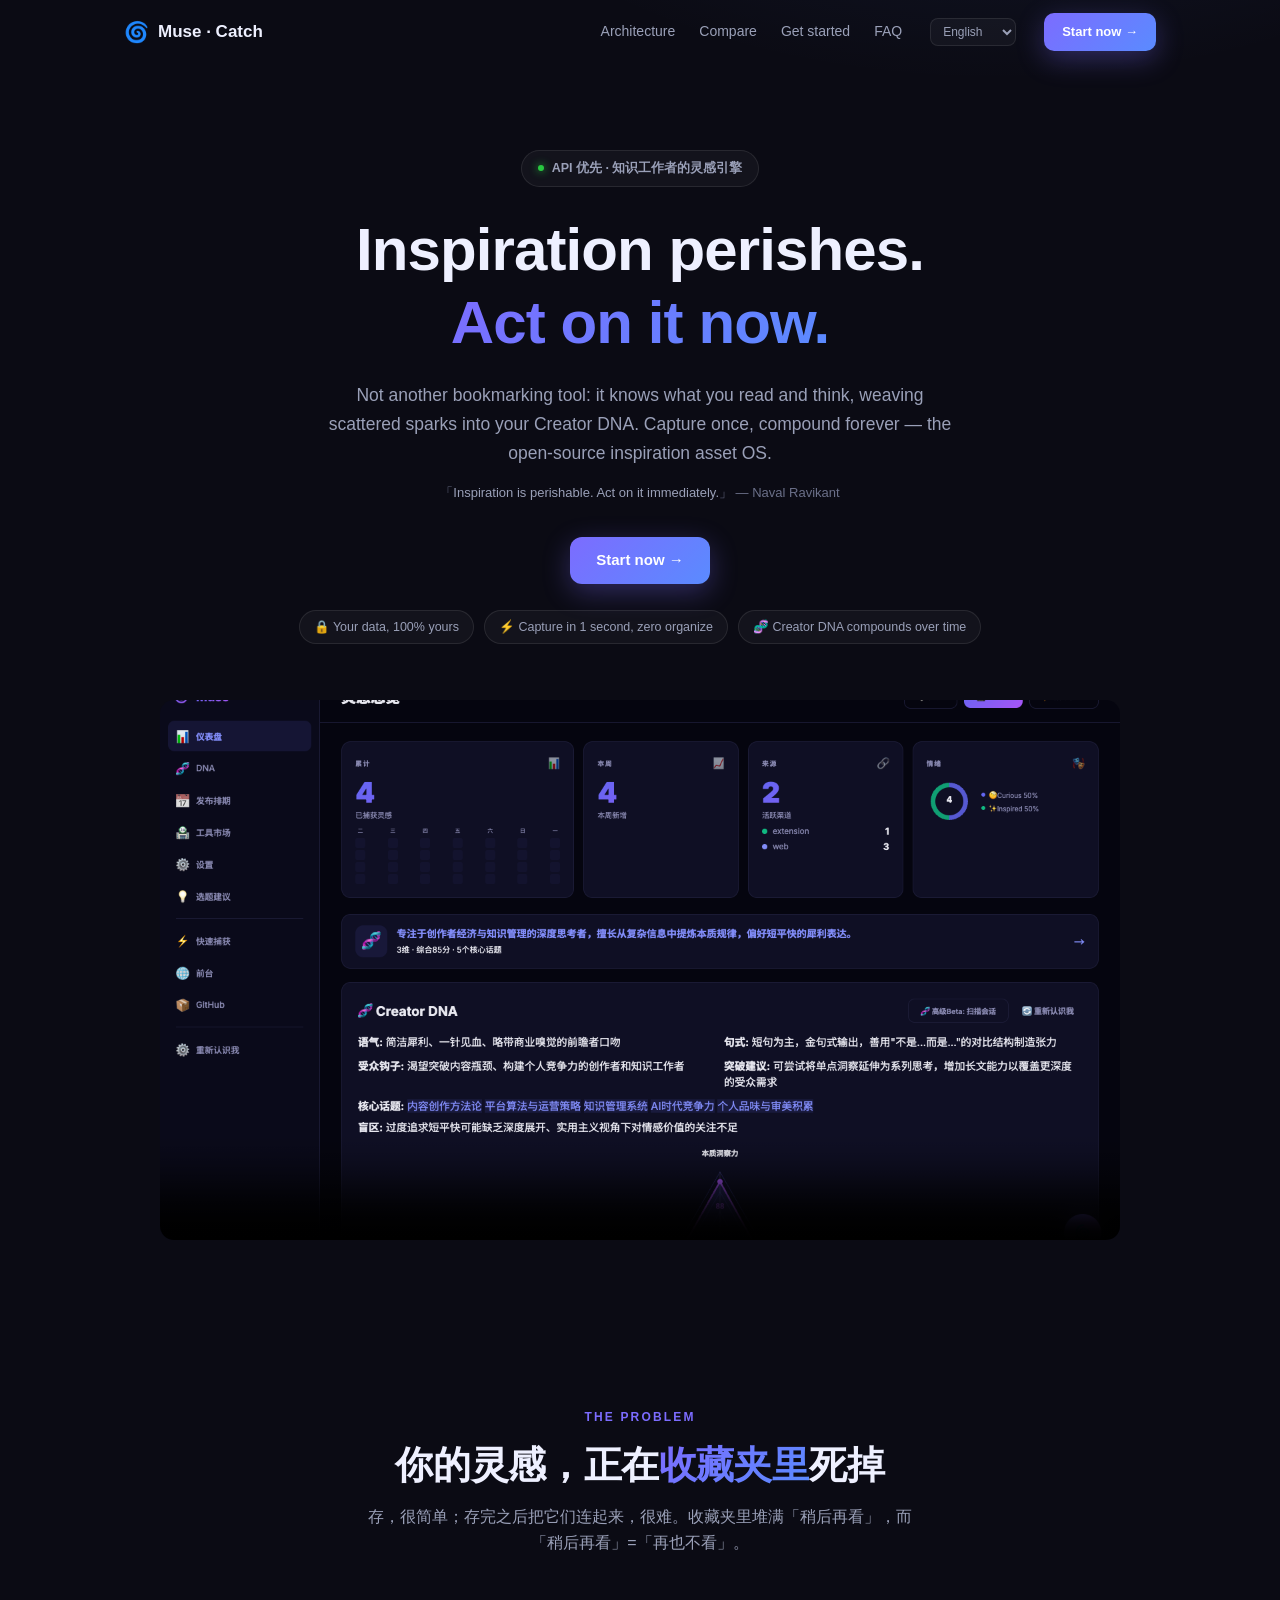
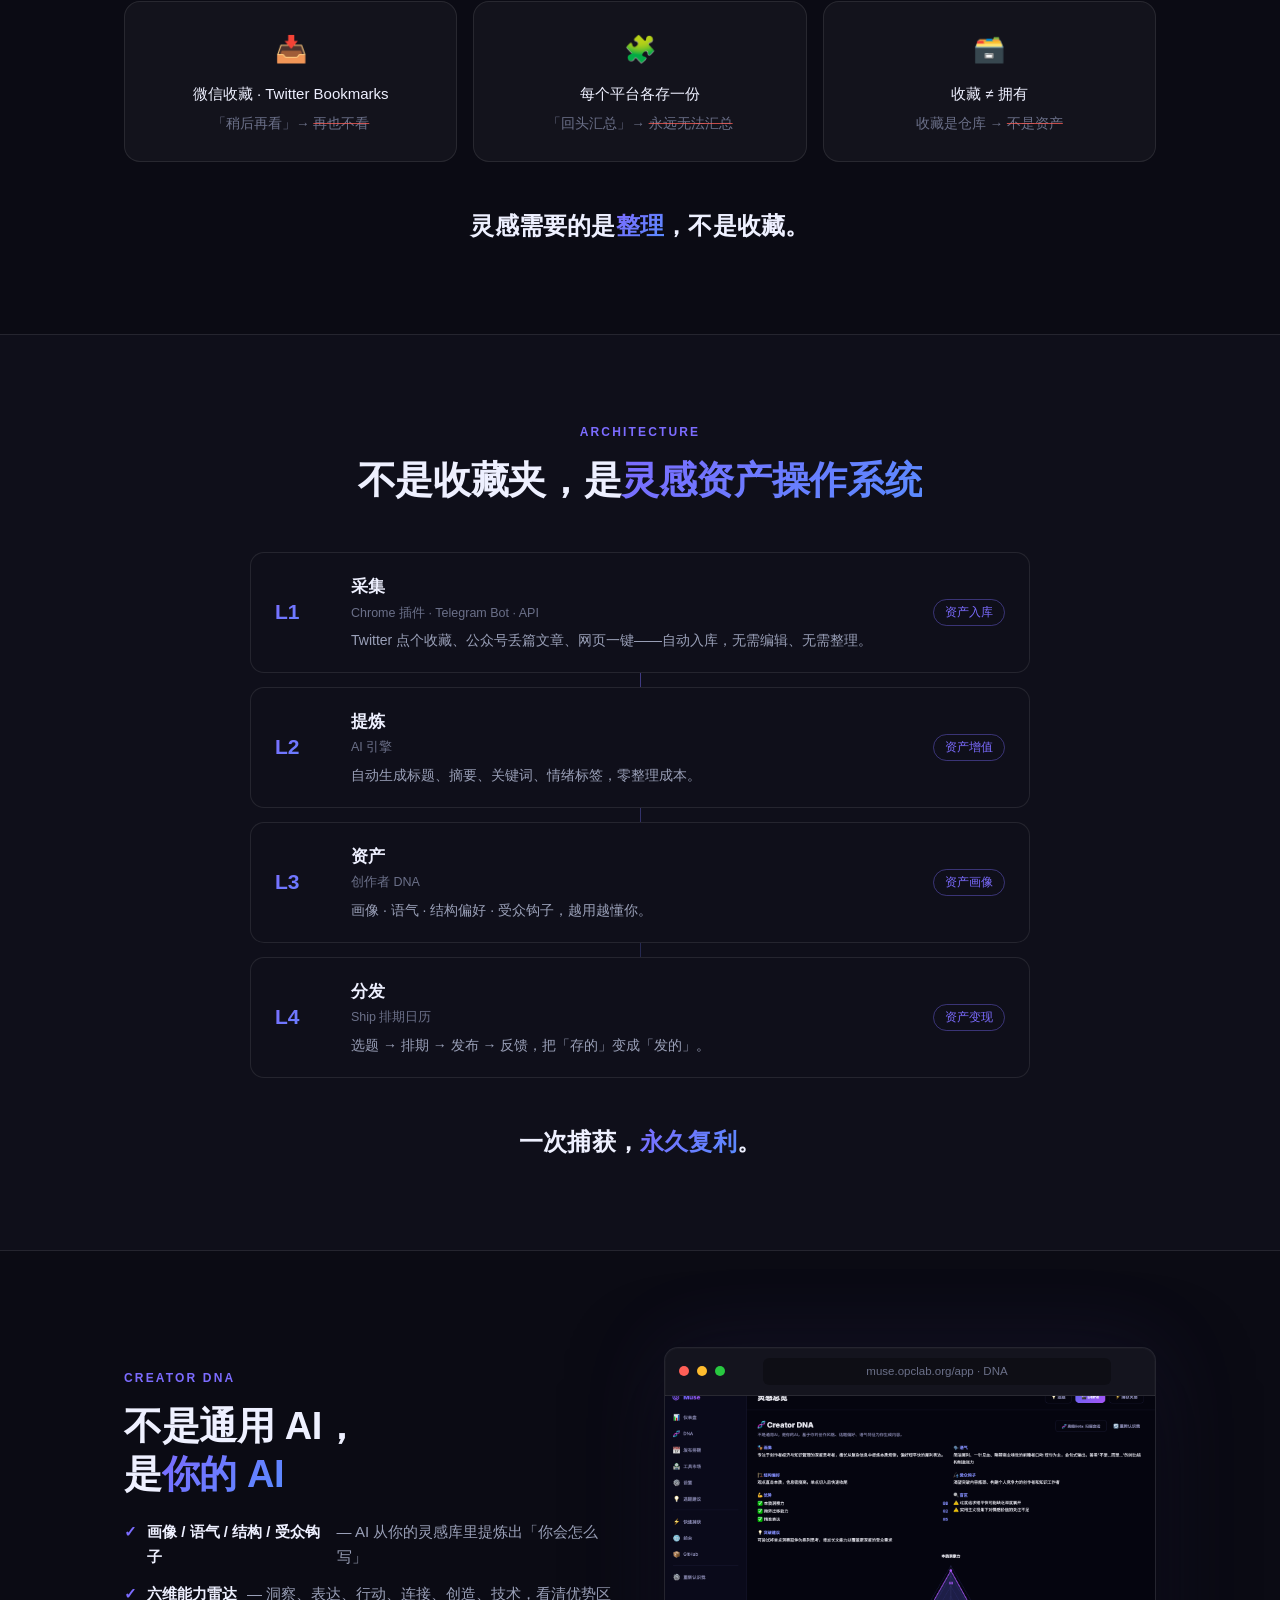
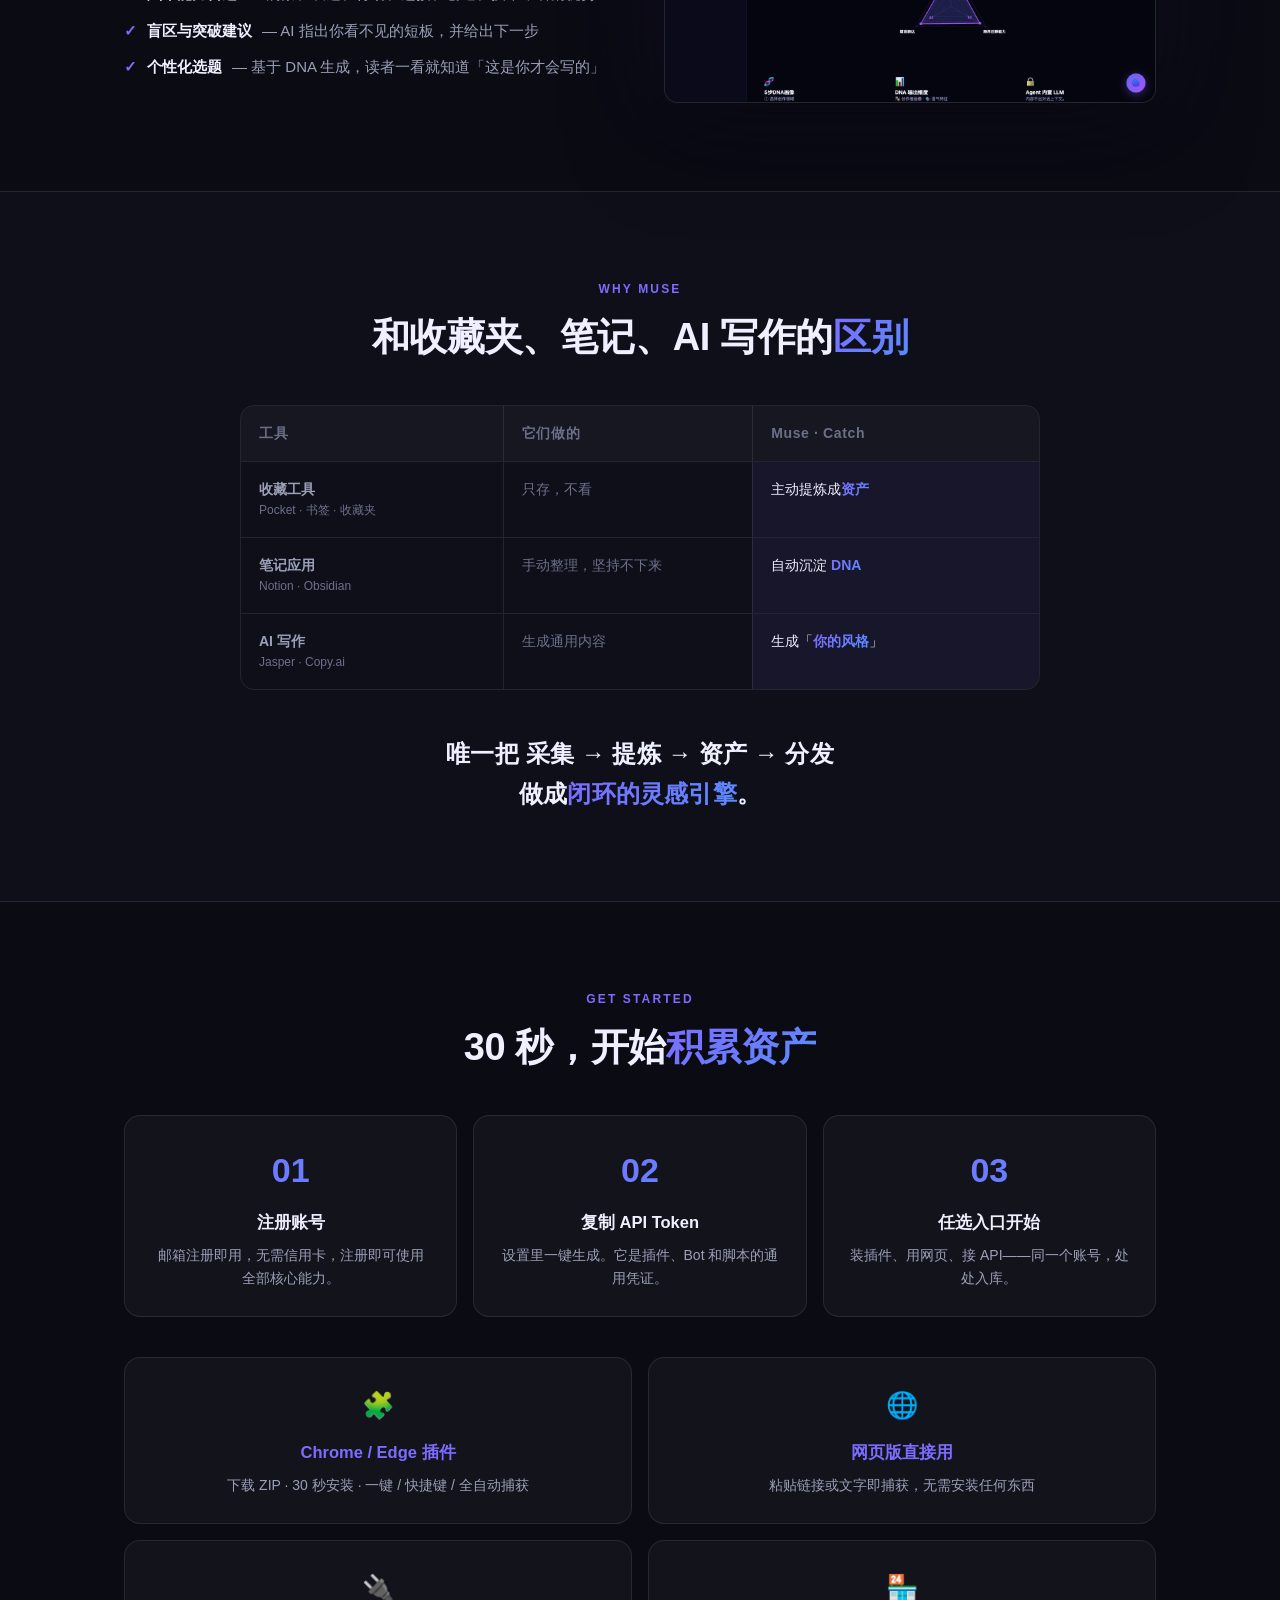
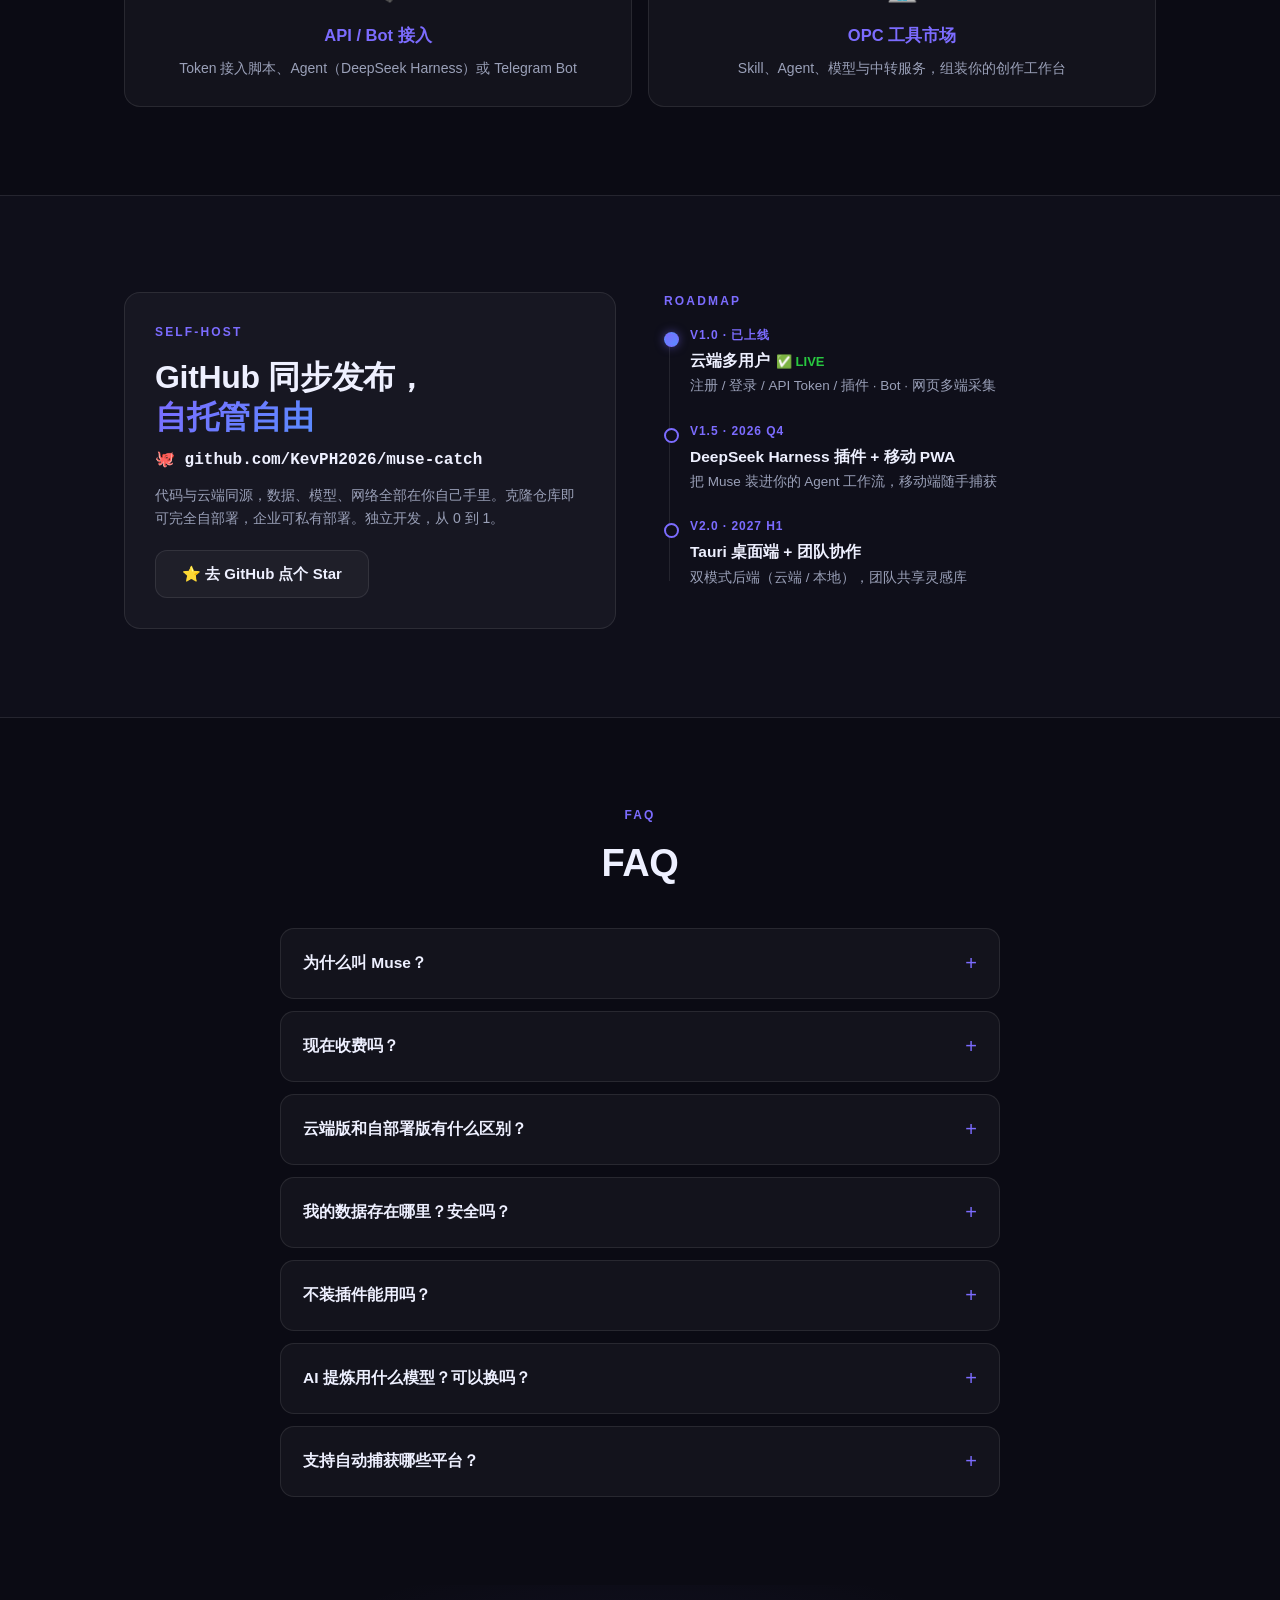
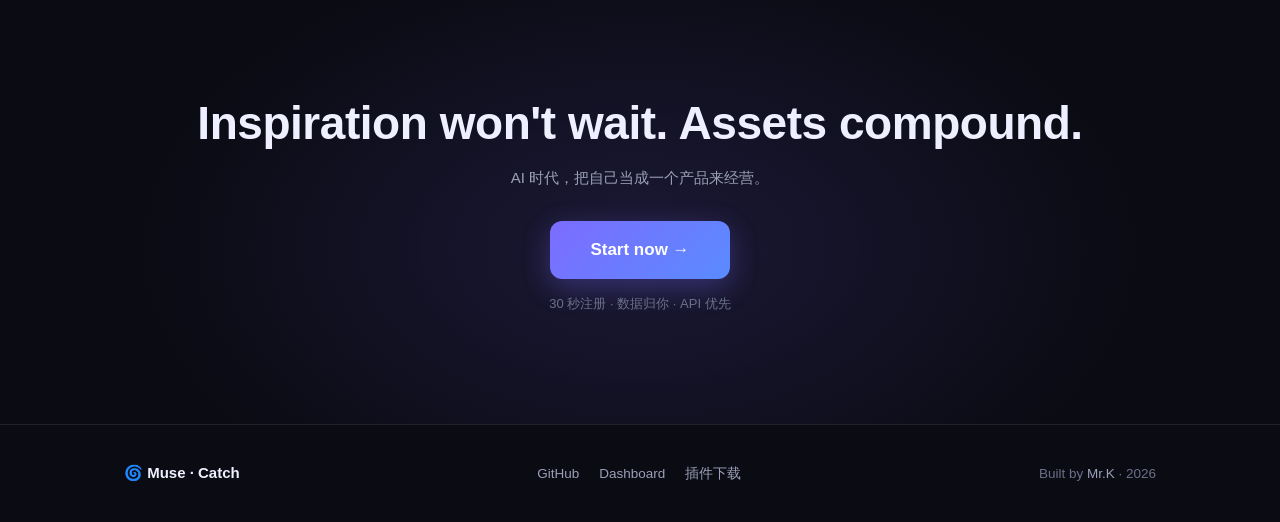
==== commit 1a6684c9: "feat(landing): strip 'free/open-source' mentions, embed product video, fix shot ratios - Drop every " ====
--- a/index.html
+++ b/index.html
@@ -4,7 +4,7 @@
 <meta charset="UTF-8">
 <meta name="viewport" content="width=device-width, initial-scale=1.0">
 <title>Muse · Catch — 灵感资产操作系统 | 灵感本易逝，行动应当时</title>
-<meta name="description" content="灵感本易逝，行动应当时。Muse·Catch 是 API 优先、100% 开源的灵感资产操作系统：插件/Bot/API 采集 → AI 提炼 → 创作者 DNA → 排期分发。一次捕获，永久复利。">
+<meta name="description" content="灵感本易逝，行动应当时。Muse·Catch 是 API 优先、灵感资产操作系统：插件/Bot/API 采集 → AI 提炼 → 创作者 DNA → 排期分发。一次捕获，永久复利。">
 <meta property="og:title" content="Muse · Catch — 灵感资产操作系统">
 <meta property="og:description" content="灵感本易逝，行动应当时。一次捕获，永久复利。">
 <meta property="og:image" content="https://muse.opclab.org/images/01-dashboard.png">
@@ -66,12 +66,14 @@
 
 /* Screenshot in browser frame */
 .shot{margin:56px auto 0;max-width:960px;position:relative}
+.shot-video{position:relative;aspect-ratio:16/9;background:#000;border-radius:14px;overflow:hidden}
+.shot-video video{width:100%;height:100%;display:block;object-fit:cover}
 .shot-frame{background:var(--bg2);border:1px solid var(--border);border-radius:14px;overflow:hidden;box-shadow:0 30px 90px rgba(0,0,0,.55),0 0 0 1px rgba(255,255,255,.02) inset,0 0 90px rgba(124,108,255,.10)}
 .shot-bar{display:flex;align-items:center;gap:8px;padding:10px 14px;border-bottom:1px solid var(--border);background:rgba(255,255,255,.02)}
 .shot-bar i{width:10px;height:10px;border-radius:50%;background:#3a3d52}
 .shot-bar i:nth-child(1){background:#ff5f57}.shot-bar i:nth-child(2){background:#febc2e}.shot-bar i:nth-child(3){background:#28c840}
 .shot-url{flex:1;text-align:center;font-size:11.5px;color:var(--dimmer);background:rgba(0,0,0,.3);border-radius:6px;padding:4px 12px;margin:0 30px}
-.shot img{width:100%;aspect-ratio:16/10;object-fit:cover;object-position:top}
+.shot img{width:100%;height:auto;display:block}
 
 /* ---------- Cards ---------- */
 .grid{display:grid;gap:16px;margin-top:44px}
@@ -211,30 +213,29 @@
         <option value="ja">日本語</option>
       </select>
     </div>
-    <a href="/app" class="btn-primary sm" data-i18n="hero.cta_free">免费开始 →</a>
+    <a href="/app" class="btn-primary sm" data-i18n="hero.cta_free">立即开始 →</a>
   </div>
 </nav>
 
 <!-- ============ HERO ============ -->
 <header class="hero">
   <div class="wrap hero-inner">
-    <div class="badge"><i></i>API 优先 · 100% 开源 · Beta 免费</div>
+    <div class="badge"><i></i>API 优先 · 知识工作者的灵感引擎</div>
     <h1 data-i18n-html="hero.headline">灵感本易逝，<br><span class="grad">行动应当时</span></h1>
-    <p class="sub" data-i18n="hero.sub_v3">一次捕获，永久复利。插件、Bot、API 主动采集 → AI 自动提炼 → 创作者 DNA → 排期分发——开源的灵感资产操作系统。</p>
+    <p class="sub" data-i18n="hero.sub_v3">一次捕获，永久复利。插件、Bot、API 主动采集 → AI 自动提炼 → 创作者 DNA → 排期分发——灵感资产操作系统。</p>
     <p class="hero-quote">「<em>Inspiration is perishable. Act on it immediately.</em>」 — Naval Ravikant</p>
     <div class="cta-row">
-      <a href="/app" class="btn-primary" data-i18n="hero.cta_free">免费开始 →</a>
-      <a href="/muse-demo.mp4" target="_blank" class="cta-secondary" data-i18n="hero.cta_watch">看 45 秒演示</a>
+      <a href="/app" class="btn-primary" data-i18n="hero.cta_free">立即开始 →</a>
+      
     </div>
     <div class="chips">
-      <span class="chip">⭐ <span data-i18n="stat.opensource">开源</span></span>
       <span class="chip" data-i18n="trust.data">🔒 数据 100% 归你</span>
-      <span class="chip" data-i18n="trust.beta">🎁 Beta 期间免费</span>
+      <span class="chip" data-i18n="trust.fast">⚡ 1 秒入库</span>
+      <span class="chip" data-i18n="trust.agent">🧬 创作者 DNA 持续生长</span>
     </div>
     <div class="shot">
-      <div class="shot-frame">
-        <div class="shot-bar"><i></i><i></i><i></i><span class="shot-url">muse.opclab.org/app</span></div>
-        <img src="/images/01-dashboard.png?v=2" alt="Muse Dashboard — 灵感卡片墙与统计" width="1200" height="750" fetchpriority="high">
+      <div class="shot-video">
+        <video src="/muse-demo.mp4" controls preload="metadata" poster="/images/01-dashboard.png?v=2" playsinline aria-label="Muse Catch product demo"></video>
       </div>
     </div>
   </div>
@@ -331,7 +332,7 @@
       <div class="shot">
         <div class="shot-frame">
           <div class="shot-bar"><i></i><i></i><i></i><span class="shot-url">muse.opclab.org/app · DNA</span></div>
-          <img src="/images/02-dna-page.png?v=2" alt="创作者 DNA 雷达画像" width="1200" height="750" loading="lazy">
+          <img src="/images/02-dna-page.png?v=2" alt="创作者 DNA 雷达画像" width="1440" height="900" loading="lazy">
         </div>
       </div>
     </div>
@@ -363,7 +364,7 @@
         <div class="us">生成「<b>你的风格</b>」</div>
       </div>
     </div>
-    <p class="punch">唯一把 采集 → 提炼 → 资产 → 分发<br>做成<span class="grad">闭环的开源引擎</span>。</p>
+    <p class="punch">唯一把 采集 → 提炼 → 资产 → 分发<br>做成<span class="grad">闭环的灵感引擎</span>。</p>
   </div>
 </section>
 
@@ -375,7 +376,7 @@
     <div class="steps">
       <div class="step">
         <h3>注册账号</h3>
-        <p>邮箱注册即用，无需信用卡，Beta 期间完全免费。</p>
+        <p>邮箱注册即用，无需信用卡，注册即可使用全部核心能力。</p>
       </div>
       <div class="step">
         <h3>复制 API Token</h3>
@@ -416,10 +417,10 @@
   <div class="wrap">
     <div class="oss-split">
       <div class="gh-card">
-        <div class="s-label">Open Source</div>
-        <h2 style="font-size:clamp(24px,3vw,32px)">100% 开源，<br><span class="grad">自托管自由</span></h2>
+        <div class="s-label">Self-host</div>
+        <h2 style="font-size:clamp(24px,3vw,32px)">GitHub 同步发布，<br><span class="grad">自托管自由</span></h2>
         <div class="repo">🐙 github.com/KevPH2026/muse-catch</div>
-        <p>AGPL-3.0 协议，个人用户永久免费。不想用云端？克隆仓库即可完全自部署，数据和模型都在自己手里；企业可私有部署。独立开发，从 0 到 1。</p>
+        <p>代码与云端同源，数据、模型、网络全部在你自己手里。克隆仓库即可完全自部署，企业可私有部署。独立开发，从 0 到 1。</p>
         <a class="btn-outline" href="https://github.com/KevPH2026/muse-catch" target="_blank">⭐ 去 GitHub 点个 Star</a>
       </div>
       <div>
@@ -458,15 +459,15 @@
       </details>
       <details>
         <summary>现在收费吗？</summary>
-        <div class="a">Beta 期间完全免费，未来也会保持免费层。平台 AI 设有每用户每日用量保护；在 Settings 配置你自己的 Key（DeepSeek、MiniMax 等 OpenAI 兼容模型）则不限量。</div>
-      </details>
-      <details>
-        <summary>开源版和云端版有什么区别？</summary>
-        <div class="a">功能同源。云端版开箱即用、多端同步；开源版（AGPL-3.0）克隆仓库即可自部署，数据、模型、网络全部在自己手里。两边用同一套 API Token 协议。</div>
+        <div class="a">所有核心能力对注册用户开放使用。平台 AI 设有每用户每日用量保护；在 Settings 配置你自己的 Key（DeepSeek、MiniMax 等 OpenAI 兼容模型）则不限量。</div>
+      </details>
+      <details>
+        <summary>云端版和自部署版有什么区别？</summary>
+        <div class="a">功能同源。云端版开箱即用、多端同步；自部署版克隆仓库即可完全自主——数据、模型、网络全部在自己手里。两边用同一套 API Token 协议。</div>
       </details>
       <details>
         <summary>我的数据存在哪里？安全吗？</summary>
-        <div class="a">你的数据存放在你账号专属的独立数据库中，100% 归你，可随时删除。介意托管的话可以完全自部署——代码全部开源。</div>
+        <div class="a">你的数据存放在你账号专属的独立数据库中，100% 归你，可随时删除。介意托管的话可以完全自部署——代码仓库与云端同源。</div>
       </details>
       <details>
         <summary>不装插件能用吗？</summary>
@@ -489,8 +490,8 @@
   <div class="wrap">
     <h2 data-i18n="final.title">灵感不会等人，资产需要积累。</h2>
     <p class="lead">AI 时代，把自己当成一个产品来经营。</p>
-    <a href="/app" class="btn-primary" data-i18n="hero.cta_free">免费开始 →</a>
-    <p class="hint">30 秒注册 · Beta 免费 · 数据归你 · 开源可自部署</p>
+    <a href="/app" class="btn-primary" data-i18n="hero.cta_free">立即开始 →</a>
+    <p class="hint">30 秒注册 · 数据归你 · API 优先</p>
   </div>
 </section>
 
@@ -501,7 +502,7 @@
     <a href="https://github.com/KevPH2026/muse-catch" target="_blank">GitHub</a>
     <a href="/app">Dashboard</a>
     <a href="/extension.zip" download>插件下载</a>
-    <span style="margin-left:auto">AGPL-3.0 · Built by <a href="https://superk.ai" target="_blank">Mr.K</a> · 2026</span>
+    <span style="margin-left:auto">Built by <a href="https://superk.ai" target="_blank">Mr.K</a> · 2026</span>
   </div>
 </footer>
 
@@ -509,7 +510,7 @@
 <script>window.t=window.t||function(k){return k;};</script>
 <script>
 // Auto-generated inline locale data (do not edit here; edit i18n/*.json and regenerate with scripts/build-i18n.py).
-window.__MUSE_I18N__ = {"zh-CN":{"_meta":{"lang":"zh-CN","name":"简体中文"},"common.all":"全部","common.clear":"清除选择","common.submit":"提交","common.cancel":"取消","common.delete":"删除","common.install":"安装","common.uninstall":"卸载","common.skip":"跳过","common.continue":"继续 →","common.back":"← 上一步","common.confirm_delete_inspiration":"确定删除这条灵感吗？","common.save":"保存","common.optional":"（可选）","nav.features":"功能","nav.how":"架构","nav.models":"AI模型","nav.install":"接入","nav.dashboard":"仪表盘","nav.dna":"DNA","nav.total":"Total","nav.settings":"设置","source.web":"Web","source.tg":"Agent","source.idea":"Idea","source.api":"API","source.manual":"手动","source.extension":"插件","time.just_now":"刚刚","time.minutes_ago":"{n}分钟前","time.hours_ago":"{n}小时前","hero.title":"灵感本易逝 · <span class=\"grad\">行动应当时</span>","hero.badge":"全球首个面向知识工作者的主动灵感采集与创作引擎 · 100% 开源","hero.subtitle":"被动收藏的时代结束了。Muse 主动捕捉你浏览、聊天、思考时的每一个火花，转化为结构化、可检索、永不丢失的灵感。","hero.cta_demo":"🎬 体验完整流程","hero.cta_install":"✦ 安装浏览器插件","hero.cta_dna":"🧬 DNA 体验 →","stat.models":"AI模型","stat.compat":"Agent兼容","stat.opensource":"开源","stat.config":"配置门槛","ingest.placeholder":"粘贴链接或灵感文字... 别让它溜走 ✨","ingest.captured":"✨ 灵感已捕获！","ingest.connect_failed":"❌ 连接失败","topics.title":"💡 选题建议","topics.placeholder":"🔍 搜索整个生态...","topics.generating":"🔀 正在发散...","topics.done":"✅ {n} 个选题","topics.failed":"❌ 选题生成失败","topics.method_ai":"AI 深度分析","topics.method_keyword":"关键词聚类","topics.mode_selected":"手选","topics.mode_random":"随机","topics.based_on":"基于 {n} 条灵感 · {method} · {mode}","topics.need_min":"需要至少 3 条灵感","topics.selected_count":"已选 {n} 条","dive.angles":"💥 爆款角度","dive.headlines":"🔥 爆款标题","dive.structure":"📋 文章结构","dive.quotes":"✨ 金句","dive.done":"✅ 深度拆解完成","dive.failed":"❌ 深度拆解失败","dive.method":"分析方法: {method}","dive.quotes_summary":"生成 {n} 条金句 · {m} 张配图","dna.title":"📝 Agent 进化记录","dna.analyzing":"🧬 正在分析灵感库 + 生成DNA...","dna.done":"✅ 分析完成！基于 {n} 条内容生成DNA","dna.failed":"❌ 分析失败","dna.empty":"没有可分析的内容。请先捕获一些灵感，或提供内容样本。","dna.dimensions":"{n}维 · 综合{score}分 · {m}个核心话题","dna.dimension_fallback":"维度{n}","market.upload_title":"📤 上架新产品","market.my_title":"📦 我的工具箱","market.field_name":"产品名称 *","market.field_url":"网址 (可选)","market.field_desc":"简短描述","market.field_tags":"标签，逗号分隔","settings.text_model":"💬 文本生成模型","settings.image_model":"🎨 图片生成模型","settings.custom_model":"🤖 自定义模型","settings.platform":"📝 选择发布平台","settings.field_name_ph":"名称 (如: 我的DeepSeek)","settings.field_model_ph":"模型名 (如 deepseek-chat)","settings.model_name_required":"请输入模型名","settings.save_failed":"保存失败","settings.copied":"✅ 已复制","settings.copy":"📋 复制","calendar.done":"✅ 已生成 {n} 条!","calendar.date_header":"📅 {date} ({n} 条)","chat.placeholder":"和 Muse AI 聊天...","chat.preparing":"正在为 {platform} 准备写作...","chat.ship_hint":"选题「{title}」— AI 会根据平台调整写作风格","feedback.placeholder":"为什么？（可选）","onboard.hello":"嗨！让我了解一下你 👋","onboard.style_q":"你的创作风格是？","onboard.multi":"可多选","onboard.later":"稍后再说","onboard.analyze":"🧬 分析我的DNA","onboard.understood":"🧬 我已经了解你了！","onboard.dna_failed":"⚠️ DNA分析失败","onboard.dna_persona":"🎭 画像","onboard.dna_tone":"🗣️ 语气","onboard.dna_structure":"🏗️ 结构偏好","onboard.dna_audience":"🎣 受众钩子","onboard.dna_strengths":"💪 优势","onboard.dna_blindspots":"🔍 盲区","onboard.dna_tip":"💡 突破建议","toast.deleted":"🗑 已删除","toast.quotes_generating":"💎 正在生成金句...","toast.expand_failed":"发散失败","toast.internal_error":"内部错误","toast.delete_confirm":"确定删除这条灵感吗？","error.content_required":"content is required","error.internal":"internal server error","auth.login_title":"🌀 欢迎回来","auth.register_title":"🌀 创建你的 Muse 账号","auth.email":"邮箱","auth.password":"密码（至少 8 位）","auth.display_name":"昵称（可选）","auth.invite_code":"邀请码（可选）","auth.login_btn":"登录","auth.register_btn":"免费注册","auth.switch_to_register":"没有账号？免费注册 →","auth.switch_to_login":"已有账号？登录 →","auth.login_failed":"登录失败：邮箱或密码错误","auth.register_failed":"注册失败","auth.logout":"退出登录","auth.session_expired":"会话已过期，请重新登录","auth.tagline":"灵感本易逝，行动应当时。","tokens.title":"🔑 API Token","tokens.desc":"用于浏览器插件、Agent（DeepSeek Harness 等）和脚本调用你的 Muse 数据。生成后只显示一次，请妥善保存。","tokens.name_ph":"Token 名称（如: my-extension）","tokens.generate":"生成新 Token","tokens.copy":"📋 复制","tokens.copied":"✅ 已复制到剪贴板","tokens.once_hint":"⚠️ 这是唯一一次显示，复制后保存到安全的地方","tokens.empty":"还没有 Token","tokens.revoke":"吊销","tokens.last_used":"最近使用","tokens.never_used":"从未使用","tg.title":"📨 Telegram 绑定","tg.desc":"绑定后，在 Telegram 里转发任何消息给你的 Muse Bot 即可自动捕获入库。","tg.get_code":"获取配对码","tg.code_hint":"在 Telegram 中向你的 Muse Bot 发送：","tg.linked":"✅ 已绑定 Telegram","tg.not_linked":"未绑定","nav.faq":"FAQ","hero.headline":"灵感本易逝，<br><span class=\"grad\">行动应当时</span>","hero.sub_v2":"网页、推特、聊天里的每一个火花：一键捕获，AI 自动提炼成标题、摘要、关键词，沉淀为你的创作者 DNA。","hero.cta_free":"免费开始 →","hero.cta_watch":"看 45 秒演示","trust.beta":"🎁 Beta 期间免费","trust.data":"🔒 数据 100% 归你","faq.title":"常见问题","final.title":"灵感不会等人，资产需要积累。","nav.dna_page":"DNA","nav.ship":"发布排期","nav.market":"工具市场","hero.sub_v3":"不是又一个收藏工具：它知道你在看什么、想什么，把散落的火花自动串成你的创作者 DNA。一次捕获，永久复利——开源的灵感资产操作系统。","nav.compare":"对比"},"en":{"_meta":{"lang":"en","name":"English"},"common.all":"All","common.clear":"Clear","common.submit":"Submit","common.cancel":"Cancel","common.delete":"Delete","common.install":"Install","common.uninstall":"Uninstall","common.skip":"Skip","common.continue":"Continue →","common.back":"← Back","common.confirm_delete_inspiration":"Delete this inspiration?","common.save":"Save","common.optional":"(optional)","nav.features":"Features","nav.how":"Architecture","nav.models":"AI Models","nav.install":"Get started","nav.dashboard":"Dashboard","nav.dna":"DNA","nav.total":"Total","nav.settings":"Settings","source.web":"Web","source.tg":"Agent","source.idea":"Idea","source.api":"API","source.manual":"Manual","source.extension":"Extension","time.just_now":"just now","time.minutes_ago":"{n}m ago","time.hours_ago":"{n}h ago","hero.title":"Inspiration perishes. <span class=\"grad\">Act on it now.</span>","hero.badge":"The first proactive inspiration-capture & creation engine for knowledge workers · 100% open source","hero.subtitle":"The era of passive bookmarking is over. Muse proactively catches every spark from your browsing, chatting, and thinking — turning them into structured, searchable inspiration you'll never lose.","hero.cta_demo":"🎬 Try the full flow","hero.cta_install":"✦ Install the extension","hero.cta_dna":"🧬 Try DNA →","stat.models":"AI Models","stat.compat":"Agent-ready","stat.opensource":"Open Source","stat.config":"Setup effort","ingest.placeholder":"Paste a link or a thought... don't let it slip ✨","ingest.captured":"✨ Inspiration captured!","ingest.connect_failed":"❌ Connection failed","topics.title":"💡 Topic suggestions","topics.placeholder":"🔍 Search the whole ecosystem...","topics.generating":"🔀 Diverging...","topics.done":"✅ {n} topics","topics.failed":"❌ Topic generation failed","topics.method_ai":"AI deep analysis","topics.method_keyword":"keyword clustering","topics.mode_selected":"hand-picked","topics.mode_random":"random","topics.based_on":"From {n} inspirations · {method} · {mode}","topics.need_min":"Need at least 3 inspirations","topics.selected_count":"{n} selected","dive.angles":"💥 Viral angles","dive.headlines":"🔥 Viral headlines","dive.structure":"📋 Article structure","dive.quotes":"✨ Quote cards","dive.done":"✅ Deep dive done","dive.failed":"❌ Deep dive failed","dive.method":"Method: {method}","dive.quotes_summary":"{n} quotes · {m} cards","dna.title":"📝 Agent evolution log","dna.analyzing":"🧬 Analyzing inspiration library + building DNA...","dna.done":"✅ Done! DNA built from {n} items","dna.failed":"❌ Analysis failed","dna.empty":"Nothing to analyze yet. Capture some inspirations first, or provide a content sample.","dna.dimensions":"{n} dims · {score} avg · {m} core topics","dna.dimension_fallback":"Dim {n}","market.upload_title":"📤 Publish a product","market.my_title":"📦 My toolbox","market.field_name":"Product name *","market.field_url":"URL (optional)","market.field_desc":"Short description","market.field_tags":"Tags, comma-separated","settings.text_model":"💬 Text model","settings.image_model":"🎨 Image model","settings.custom_model":"🤖 Custom model","settings.platform":"📝 Pick a platform","settings.field_name_ph":"Name (e.g. My DeepSeek)","settings.field_model_ph":"Model name (e.g. deepseek-chat)","settings.model_name_required":"Model name is required","settings.save_failed":"Save failed","settings.copied":"✅ Copied","settings.copy":"📋 Copy","calendar.done":"✅ Generated {n} entries!","calendar.date_header":"📅 {date} ({n} items)","chat.placeholder":"Chat with Muse AI...","chat.preparing":"Preparing writing for {platform}...","chat.ship_hint":"Topic \"{title}\" — AI will adapt its style to the platform","feedback.placeholder":"Why? (optional)","onboard.hello":"Hi! Let me get to know you 👋","onboard.style_q":"What's your creative style?","onboard.multi":"multi-select","onboard.later":"Maybe later","onboard.analyze":"🧬 Analyze my DNA","onboard.understood":"🧬 I've got to know you!","onboard.dna_failed":"⚠️ DNA analysis failed","onboard.dna_persona":"🎭 Persona","onboard.dna_tone":"🗣️ Tone","onboard.dna_structure":"🏗️ Structure","onboard.dna_audience":"🎣 Audience hook","onboard.dna_strengths":"💪 Strengths","onboard.dna_blindspots":"🔍 Blind spots","onboard.dna_tip":"💡 Breakthrough tip","toast.deleted":"🗑 Deleted","toast.quotes_generating":"💎 Generating quote cards...","toast.expand_failed":"Divergence failed","toast.internal_error":"Internal error","toast.delete_confirm":"Delete this inspiration?","error.content_required":"content is required","error.internal":"internal server error","auth.login_title":"🌀 Welcome back","auth.register_title":"🌀 Create your Muse account","auth.email":"Email","auth.password":"Password (min 8 chars)","auth.display_name":"Display name (optional)","auth.invite_code":"Invite code (optional)","auth.login_btn":"Log in","auth.register_btn":"Sign up free","auth.switch_to_register":"No account? Sign up free →","auth.switch_to_login":"Already have an account? Log in →","auth.login_failed":"Login failed: wrong email or password","auth.register_failed":"Registration failed","auth.logout":"Log out","auth.session_expired":"Session expired, please log in again","auth.tagline":"Inspiration is perishable. Act on it now.","tokens.title":"🔑 API Token","tokens.desc":"For the browser extension, agents (DeepSeek Harness, etc.) and scripts to call your Muse data. Shown only once — store it safely.","tokens.name_ph":"Token name (e.g. my-extension)","tokens.generate":"Generate new token","tokens.copy":"📋 Copy","tokens.copied":"✅ Copied to clipboard","tokens.once_hint":"⚠️ Shown only once — copy it somewhere safe","tokens.empty":"No tokens yet","tokens.revoke":"Revoke","tokens.last_used":"Last used","tokens.never_used":"Never used","tg.title":"📨 Telegram linking","tg.desc":"Once linked, forward any message to your Muse Bot on Telegram to capture it automatically.","tg.get_code":"Get pairing code","tg.code_hint":"Send this to your Muse Bot on Telegram:","tg.linked":"✅ Telegram linked","tg.not_linked":"Not linked","nav.faq":"FAQ","hero.headline":"Inspiration perishes.<br><span class=\"grad\">Act on it now.</span>","hero.sub_v2":"Every spark from browsing, tweets and chats: capture in one click, let AI distill it — compounding into your Creator DNA.","hero.cta_free":"Start free →","hero.cta_watch":"Watch 45s demo","trust.beta":"🎁 Free during beta","trust.data":"🔒 Your data, 100% yours","faq.title":"FAQ","final.title":"Inspiration won't wait. Assets compound.","nav.dna_page":"DNA","nav.ship":"Ship","nav.market":"OPC Market","hero.sub_v3":"Not another bookmarking tool: it knows what you read and think, weaving scattered sparks into your Creator DNA. Capture once, compound forever — the open-source inspiration asset OS.","nav.compare":"Compare"},"zh-TW":{"_meta":{"lang":"zh-TW","name":"繁體中文"},"common.all":"全部","common.clear":"清除選擇","common.submit":"提交","common.cancel":"取消","common.delete":"刪除","common.install":"安裝","common.uninstall":"解除安裝","common.skip":"跳過","common.continue":"繼續 →","common.back":"← 上一步","common.confirm_delete_inspiration":"確定刪除這條靈感嗎？","common.save":"儲存","common.optional":"（可選）","nav.features":"功能","nav.how":"架構","nav.models":"AI模型","nav.install":"接入","nav.dashboard":"儀表盤","nav.dna":"DNA","nav.total":"Total","nav.settings":"設定","source.web":"Web","source.tg":"Agent","source.idea":"Idea","source.api":"API","source.manual":"手動","source.extension":"擴充功能","time.just_now":"剛剛","time.minutes_ago":"{n}分鐘前","time.hours_ago":"{n}小時前","hero.title":"靈感易逝 · <span class=\"grad\">行動應及時</span>","hero.badge":"全球首個面向知識工作者的主動靈感採集與創作引擎 · 100% 開源","hero.subtitle":"被動收藏的時代結束了。Muse 主動捕捉你瀏覽、聊天、思考時的每一個火花，轉化為結構化、可檢索、永不丟失的靈感。","hero.cta_demo":"🎬 體驗完整流程","hero.cta_install":"✦ 安裝瀏覽器擴充功能","hero.cta_dna":"🧬 DNA 體驗 →","stat.models":"AI模型","stat.compat":"Agent相容","stat.opensource":"開源","stat.config":"設定門檻","ingest.placeholder":"貼上連結或靈感文字... 別讓它溜走 ✨","ingest.captured":"✨ 靈感已擷取！","ingest.connect_failed":"❌ 連線失敗","topics.title":"💡 議題建議","topics.placeholder":"🔍 搜尋整個生態...","topics.generating":"🔀 發散中...","topics.done":"✅ {n} 個議題","topics.failed":"❌ 議題生成失敗","topics.method_ai":"AI 深度分析","topics.method_keyword":"關鍵詞聚類","topics.mode_selected":"手選","topics.mode_random":"隨機","topics.based_on":"基於 {n} 條靈感 · {method} · {mode}","topics.need_min":"需要至少 3 條靈感","topics.selected_count":"已選 {n} 條","dive.angles":"💥 爆款角度","dive.headlines":"🔥 爆款標題","dive.structure":"📋 文章結構","dive.quotes":"✨ 金句","dive.done":"✅ 深度拆解完成","dive.failed":"❌ 深度拆解失敗","dive.method":"分析方法: {method}","dive.quotes_summary":"生成 {n} 條金句 · {m} 張配圖","dna.title":"📝 Agent 演化記錄","dna.analyzing":"🧬 分析靈感庫 + 生成DNA中...","dna.done":"✅ 分析完成！基於 {n} 條內容生成DNA","dna.failed":"❌ 分析失敗","dna.empty":"沒有可分析的內容。請先擷取一些靈感，或提供內容樣本。","dna.dimensions":"{n}維 · 綜合{score}分 · {m}個核心議題","dna.dimension_fallback":"維度{n}","market.upload_title":"📤 上架新產品","market.my_title":"📦 我的工具箱","market.field_name":"產品名稱 *","market.field_url":"網址 (可選)","market.field_desc":"簡短描述","market.field_tags":"標籤，逗號分隔","settings.text_model":"💬 文字生成模型","settings.image_model":"🎨 圖片生成模型","settings.custom_model":"🤖 自訂模型","settings.platform":"📝 選擇發布平台","settings.field_name_ph":"名稱 (如: 我的DeepSeek)","settings.field_model_ph":"模型名 (如 deepseek-chat)","settings.model_name_required":"請輸入模型名","settings.save_failed":"儲存失敗","settings.copied":"✅ 已複製","settings.copy":"📋 複製","calendar.done":"✅ 已生成 {n} 條!","calendar.date_header":"📅 {date} ({n} 條)","chat.placeholder":"和 Muse AI 聊天...","chat.preparing":"正在為 {platform} 準備寫作...","chat.ship_hint":"議題「{title}」— AI 會根據平台調整寫作風格","feedback.placeholder":"為什麼？（可選）","onboard.hello":"嗨！讓我了解一下你 👋","onboard.style_q":"你的創作風格是？","onboard.multi":"可多選","onboard.later":"稍後再說","onboard.analyze":"🧬 分析我的DNA","onboard.understood":"🧬 我已經了解你了！","onboard.dna_failed":"⚠️ DNA分析失敗","onboard.dna_persona":"🎭 畫像","onboard.dna_tone":"🗣️ 語氣","onboard.dna_structure":"🏗️ 結構偏好","onboard.dna_audience":"🎣 受眾鉤子","onboard.dna_strengths":"💪 優勢","onboard.dna_blindspots":"🔍 盲區","onboard.dna_tip":"💡 突破建議","toast.deleted":"🗑 已刪除","toast.quotes_generating":"💎 生成金句中...","toast.expand_failed":"發散失敗","toast.internal_error":"內部錯誤","toast.delete_confirm":"確定刪除這條靈感嗎？","error.content_required":"content is required","error.internal":"internal server error","auth.login_title":"🌀 歡迎回來","auth.register_title":"🌀 建立你的 Muse 帳號","auth.email":"信箱","auth.password":"密碼（至少 8 位）","auth.display_name":"暱稱（可選）","auth.invite_code":"邀請碼（可選）","auth.login_btn":"登入","auth.register_btn":"免費註冊","auth.switch_to_register":"沒有帳號？免費註冊 →","auth.switch_to_login":"已有帳號？登入 →","auth.login_failed":"登入失敗：信箱或密碼錯誤","auth.register_failed":"註冊失敗","auth.logout":"登出","auth.session_expired":"工作階段已過期，請重新登入","auth.tagline":"靈感易逝，行動應及時。","tokens.title":"🔑 API Token","tokens.desc":"用於瀏覽器擴充功能、Agent（DeepSeek Harness 等）和腳本呼叫你的 Muse 資料。產生後只顯示一次，請妥善保存。","tokens.name_ph":"Token 名稱（如: my-extension）","tokens.generate":"產生新 Token","tokens.copy":"📋 複製","tokens.copied":"✅ 已複製到剪貼板","tokens.once_hint":"⚠️ 這是唯一一次顯示，複製後保存到安全的地方","tokens.empty":"還沒有 Token","tokens.revoke":"撤銷","tokens.last_used":"最近使用","tokens.never_used":"從未使用","tg.title":"📨 Telegram 綁定","tg.desc":"綁定後，在 Telegram 裡轉發任何訊息給你的 Muse Bot 即可自動擷取入庫。","tg.get_code":"取得配對碼","tg.code_hint":"在 Telegram 中向你的 Muse Bot 傳送：","tg.linked":"✅ 已綁定 Telegram","tg.not_linked":"未綁定","nav.faq":"FAQ","hero.headline":"靈感本易逝，<br><span class=\"grad\">行動應當時</span>","hero.sub_v2":"網頁、推文、聊天裡的每一個火花：一鍵擷取，AI 自動提煉成標題、摘要、關鍵詞，沉澱為你的創作者 DNA。","hero.cta_free":"免費開始 →","hero.cta_watch":"看 45 秒演示","trust.beta":"🎁 Beta 期間免費","trust.data":"🔒 數據 100% 歸你","faq.title":"常見問題","final.title":"靈感不會等人，資產需要積累。","nav.dna_page":"DNA","nav.ship":"發布排期","nav.market":"工具市場","hero.sub_v3":"不是又一個收藏工具：它知道你在看什麼、想什麼，把散落的火花自動串成你的創作者 DNA。一次擷取，永久複利——開源的靈感資產作業系統。","nav.compare":"對比"},"ja":{"_meta":{"lang":"ja","name":"日本語"},"common.all":"すべて","common.clear":"選択を解除","common.submit":"送信","common.cancel":"キャンセル","common.delete":"削除","common.install":"インストール","common.uninstall":"アンインストール","common.skip":"スキップ","common.continue":"続ける →","common.back":"← 戻る","common.confirm_delete_inspiration":"このインスピレーションを削除しますか？","common.save":"保存","common.optional":"（任意）","nav.features":"機能","nav.how":"アーキテクチャ","nav.models":"AIモデル","nav.install":"導入","nav.dashboard":"ダッシュボード","nav.dna":"DNA","nav.total":"Total","nav.settings":"設定","source.web":"Web","source.tg":"Agent","source.idea":"アイデア","source.api":"API","source.manual":"手動","source.extension":"拡張機能","time.just_now":"たった今","time.minutes_ago":"{n}分前","time.hours_ago":"{n}時間前","hero.title":"インスピレーションは朽ちやすい。<span class=\"grad\">今すぐ行動を。</span>","hero.badge":"知識ワーカーのための、初の能動的インスピレーション収集＆創作エンジン · 100% オープンソース","hero.subtitle":"受動的なブックマークの時代は終わりました。Muse は、ブラウジング・チャット・思考のあらゆる瞬間の火花を能動的に捉え、構造化され検索可能で決して失われないインスピレーションへと変えます。","hero.cta_demo":"🎬 フローを体験","hero.cta_install":"✦ 拡張機能をインストール","hero.cta_dna":"🧬 DNA を試す →","stat.models":"AIモデル","stat.compat":"Agent対応","stat.opensource":"オープンソース","stat.config":"設定の手間","ingest.placeholder":"リンクや思いつきを貼り付け… 逃さないで ✨","ingest.captured":"✨ インスピレーションを取得！","ingest.connect_failed":"❌ 接続失敗","topics.title":"💡 テーマ提案","topics.placeholder":"🔍 エコシステム全体を検索...","topics.generating":"🔀 展開中...","topics.done":"✅ {n} 件のテーマ","topics.failed":"❌ テーマ生成に失敗","topics.method_ai":"AI 深掘り分析","topics.method_keyword":"キーワード・クラスタリング","topics.mode_selected":"手動選択","topics.mode_random":"ランダム","topics.based_on":"{n} 件のインスピレーションから · {method} · {mode}","topics.need_min":"インスピレーションを3件以上必要です","topics.selected_count":"{n} 件選択中","dive.angles":"💥 バズる角度","dive.headlines":"🔥 バズる見出し","dive.structure":"📋 記事構成","dive.quotes":"✨ 名ゼリフ","dive.done":"✅ 深掘り完了","dive.failed":"❌ 深掘り失敗","dive.method":"手法: {method}","dive.quotes_summary":"{n} 件のゼリフ · {m} 枚のカード","dna.title":"📝 Agent 進化ログ","dna.analyzing":"🧬 インスピレーションを分析＋DNAを生成中...","dna.done":"✅ 完了！{n} 件からDNAを生成","dna.failed":"❌ 分析失敗","dna.empty":"分析できるものがありません。まずインスピレーションを取得するか、サンプルを提供してください。","dna.dimensions":"{n}軸 · 平均{score}点 · {m}個のコアテーマ","dna.dimension_fallback":"軸{n}","market.upload_title":"📤 商品を掲載","market.my_title":"📦 マイツールボックス","market.field_name":"商品名 *","market.field_url":"URL (任意)","market.field_desc":"短い説明","market.field_tags":"タグ（カンマ区切り）","settings.text_model":"💬 テキストモデル","settings.image_model":"🎨 画像モデル","settings.custom_model":"🤖 カスタムモデル","settings.platform":"📝 配信先を選択","settings.field_name_ph":"名前 (例: My DeepSeek)","settings.field_model_ph":"モデル名 (例: deepseek-chat)","settings.model_name_required":"モデル名を入力してください","settings.save_failed":"保存失敗","settings.copied":"✅ コピーしました","settings.copy":"📋 コピー","calendar.done":"✅ {n} 件生成！","calendar.date_header":"📅 {date} ({n} 件)","chat.placeholder":"Muse AI とチャット...","chat.preparing":"{platform} 向けに執筆を準備中...","chat.ship_hint":"テーマ「{title}」— AI が配信先に合わせて文体を調整します","feedback.placeholder":"理由は？（任意）","onboard.hello":"やあ！君のことを教えて 👋","onboard.style_q":"創作スタイルは？","onboard.multi":"複数選択可","onboard.later":"後で","onboard.analyze":"🧬 DNAを分析","onboard.understood":"🧬 君のことが分かったよ！","onboard.dna_failed":"⚠️ DNA分析に失敗","onboard.dna_persona":"🎭 ペルソナ","onboard.dna_tone":"🗣️ トーン","onboard.dna_structure":"🏗️ 構成の好み","onboard.dna_audience":"🎣 読者のフック","onboard.dna_strengths":"💪 強み","onboard.dna_blindspots":"🔍 盲点","onboard.dna_tip":"💡 ブレークスルーの提案","toast.deleted":"🗑 削除しました","toast.quotes_generating":"💎 カード生成中...","toast.expand_failed":"展開に失敗","toast.internal_error":"内部エラー","toast.delete_confirm":"このインスピレーションを削除しますか？","error.content_required":"content is required","error.internal":"internal server error","auth.login_title":"🌀 おかえりなさい","auth.register_title":"🌀 Muse アカウントを作成","auth.email":"メールアドレス","auth.password":"パスワード（8文字以上）","auth.display_name":"表示名（任意）","auth.invite_code":"招待コード（任意）","auth.login_btn":"ログイン","auth.register_btn":"無料で登録","auth.switch_to_register":"アカウントをお持ちでない？無料登録 →","auth.switch_to_login":"すでにアカウントをお持ち？ログイン →","auth.login_failed":"ログイン失敗：メールまたはパスワードが違います","auth.register_failed":"登録に失敗しました","auth.logout":"ログアウト","auth.session_expired":"セッションが切れました。再度ログインしてください","auth.tagline":"インスピレーションは朽ちやすい。今すぐ行動を。","tokens.title":"🔑 API トークン","tokens.desc":"ブラウザ拡張機能、エージェント（DeepSeek Harness など）、スクリプトからあなたの Muse データを呼び出すために使います。生成後は一度しか表示されません。安全に保管してください。","tokens.name_ph":"トークン名（例: my-extension）","tokens.generate":"新しいトークンを生成","tokens.copy":"📋 コピー","tokens.copied":"✅ クリップボードにコピーしました","tokens.once_hint":"⚠️ この表示は一度きりです。コピーして安全な場所に保存してください","tokens.empty":"トークンはまだありません","tokens.revoke":"失効","tokens.last_used":"最終使用","tokens.never_used":"未使用","tg.title":"📨 Telegram 連携","tg.desc":"連携すると、Telegram で Muse Bot にメッセージを転送するだけで自動キャプチャされます。","tg.get_code":"ペアリングコードを取得","tg.code_hint":"Telegram の Muse Bot に送信：","tg.linked":"✅ Telegram 連携済み","tg.not_linked":"未連携","nav.faq":"FAQ","hero.headline":"インスピレーションは朽ちやすい。<br><span class=\"grad\">今、行動を。</span>","hero.sub_v2":"閲覧・ツイート・チャットのあらゆるひらめきをワンクリックでキャプチャ。AIがタイトル・要約・キーワードに整理し、クリエイターDNAへ蓄積します。","hero.cta_free":"無料で始める →","hero.cta_watch":"45秒のデモを見る","trust.beta":"🎁 ベータ中は無料","trust.data":"🔒 データは100%あなたのもの","faq.title":"よくある質問","final.title":"インスピレーションは待たない。資産は積み重なる。","nav.dna_page":"DNA","nav.ship":"配信カレンダー","nav.market":"ツール市場","hero.sub_v3":"また一つのブックマークツールではない。あなたが見ているもの・考えていることを理解し、散らばったひらめきをクリエイターDNAへ編み上げる。一度のキャプチャで、永遠に複利を——オープンソースのインスピレーション資産OS。","nav.compare":"比較"}};
+window.__MUSE_I18N__ = {"zh-CN":{"_meta":{"lang":"zh-CN","name":"简体中文"},"common.all":"全部","common.clear":"清除选择","common.submit":"提交","common.cancel":"取消","common.delete":"删除","common.install":"安装","common.uninstall":"卸载","common.skip":"跳过","common.continue":"继续 →","common.back":"← 上一步","common.confirm_delete_inspiration":"确定删除这条灵感吗？","common.save":"保存","common.optional":"（可选）","nav.features":"功能","nav.how":"架构","nav.models":"AI模型","nav.install":"接入","nav.dashboard":"仪表盘","nav.dna":"DNA","nav.total":"Total","nav.settings":"设置","source.web":"Web","source.tg":"Agent","source.idea":"Idea","source.api":"API","source.manual":"手动","source.extension":"插件","time.just_now":"刚刚","time.minutes_ago":"{n}分钟前","time.hours_ago":"{n}小时前","hero.title":"灵感本易逝 · <span class=\"grad\">行动应当时</span>","hero.badge":"全球首个面向知识工作者的主动灵感采集与创作引擎 · 100% 开源","hero.subtitle":"被动收藏的时代结束了。Muse 主动捕捉你浏览、聊天、思考时的每一个火花，转化为结构化、可检索、永不丢失的灵感。","hero.cta_demo":"🎬 体验完整流程","hero.cta_install":"✦ 安装浏览器插件","hero.cta_dna":"🧬 DNA 体验 →","stat.models":"AI模型","stat.compat":"Agent兼容","stat.config":"配置门槛","ingest.placeholder":"粘贴链接或灵感文字... 别让它溜走 ✨","ingest.captured":"✨ 灵感已捕获！","ingest.connect_failed":"❌ 连接失败","topics.title":"💡 选题建议","topics.placeholder":"🔍 搜索整个生态...","topics.generating":"🔀 正在发散...","topics.done":"✅ {n} 个选题","topics.failed":"❌ 选题生成失败","topics.method_ai":"AI 深度分析","topics.method_keyword":"关键词聚类","topics.mode_selected":"手选","topics.mode_random":"随机","topics.based_on":"基于 {n} 条灵感 · {method} · {mode}","topics.need_min":"需要至少 3 条灵感","topics.selected_count":"已选 {n} 条","dive.angles":"💥 爆款角度","dive.headlines":"🔥 爆款标题","dive.structure":"📋 文章结构","dive.quotes":"✨ 金句","dive.done":"✅ 深度拆解完成","dive.failed":"❌ 深度拆解失败","dive.method":"分析方法: {method}","dive.quotes_summary":"生成 {n} 条金句 · {m} 张配图","dna.title":"📝 Agent 进化记录","dna.analyzing":"🧬 正在分析灵感库 + 生成DNA...","dna.done":"✅ 分析完成！基于 {n} 条内容生成DNA","dna.failed":"❌ 分析失败","dna.empty":"没有可分析的内容。请先捕获一些灵感，或提供内容样本。","dna.dimensions":"{n}维 · 综合{score}分 · {m}个核心话题","dna.dimension_fallback":"维度{n}","market.upload_title":"📤 上架新产品","market.my_title":"📦 我的工具箱","market.field_name":"产品名称 *","market.field_url":"网址 (可选)","market.field_desc":"简短描述","market.field_tags":"标签，逗号分隔","settings.text_model":"💬 文本生成模型","settings.image_model":"🎨 图片生成模型","settings.custom_model":"🤖 自定义模型","settings.platform":"📝 选择发布平台","settings.field_name_ph":"名称 (如: 我的DeepSeek)","settings.field_model_ph":"模型名 (如 deepseek-chat)","settings.model_name_required":"请输入模型名","settings.save_failed":"保存失败","settings.copied":"✅ 已复制","settings.copy":"📋 复制","calendar.done":"✅ 已生成 {n} 条!","calendar.date_header":"📅 {date} ({n} 条)","chat.placeholder":"和 Muse AI 聊天...","chat.preparing":"正在为 {platform} 准备写作...","chat.ship_hint":"选题「{title}」— AI 会根据平台调整写作风格","feedback.placeholder":"为什么？（可选）","onboard.hello":"嗨！让我了解一下你 👋","onboard.style_q":"你的创作风格是？","onboard.multi":"可多选","onboard.later":"稍后再说","onboard.analyze":"🧬 分析我的DNA","onboard.understood":"🧬 我已经了解你了！","onboard.dna_failed":"⚠️ DNA分析失败","onboard.dna_persona":"🎭 画像","onboard.dna_tone":"🗣️ 语气","onboard.dna_structure":"🏗️ 结构偏好","onboard.dna_audience":"🎣 受众钩子","onboard.dna_strengths":"💪 优势","onboard.dna_blindspots":"🔍 盲区","onboard.dna_tip":"💡 突破建议","toast.deleted":"🗑 已删除","toast.quotes_generating":"💎 正在生成金句...","toast.expand_failed":"发散失败","toast.internal_error":"内部错误","toast.delete_confirm":"确定删除这条灵感吗？","error.content_required":"content is required","error.internal":"internal server error","auth.login_title":"🌀 欢迎回来","auth.register_title":"🌀 创建你的 Muse 账号","auth.email":"邮箱","auth.password":"密码（至少 8 位）","auth.display_name":"昵称（可选）","auth.invite_code":"邀请码（可选）","auth.login_btn":"登录","auth.register_btn":"免费注册","auth.switch_to_register":"没有账号？免费注册 →","auth.switch_to_login":"已有账号？登录 →","auth.login_failed":"登录失败：邮箱或密码错误","auth.register_failed":"注册失败","auth.logout":"退出登录","auth.session_expired":"会话已过期，请重新登录","auth.tagline":"灵感本易逝，行动应当时。","tokens.title":"🔑 API Token","tokens.desc":"用于浏览器插件、Agent（DeepSeek Harness 等）和脚本调用你的 Muse 数据。生成后只显示一次，请妥善保存。","tokens.name_ph":"Token 名称（如: my-extension）","tokens.generate":"生成新 Token","tokens.copy":"📋 复制","tokens.copied":"✅ 已复制到剪贴板","tokens.once_hint":"⚠️ 这是唯一一次显示，复制后保存到安全的地方","tokens.empty":"还没有 Token","tokens.revoke":"吊销","tokens.last_used":"最近使用","tokens.never_used":"从未使用","tg.title":"📨 Telegram 绑定","tg.desc":"绑定后，在 Telegram 里转发任何消息给你的 Muse Bot 即可自动捕获入库。","tg.get_code":"获取配对码","tg.code_hint":"在 Telegram 中向你的 Muse Bot 发送：","tg.linked":"✅ 已绑定 Telegram","tg.not_linked":"未绑定","nav.faq":"FAQ","hero.headline":"灵感本易逝，<br><span class=\"grad\">行动应当时</span>","hero.sub_v2":"网页、推特、聊天里的每一个火花：一键捕获，AI 自动提炼成标题、摘要、关键词，沉淀为你的创作者 DNA。","hero.cta_free":"立即开始 →","hero.cta_watch":"看 45 秒演示","trust.data":"🔒 数据 100% 归你","faq.title":"常见问题","final.title":"灵感不会等人，资产需要积累。","nav.dna_page":"DNA","nav.ship":"发布排期","nav.market":"工具市场","hero.sub_v3":"不是又一个收藏工具：它知道你在看什么、想什么，把散落的火花自动串成你的创作者 DNA。一次捕获，永久复利——灵感资产操作系统。","nav.compare":"对比","trust.fast":"⚡ 1 秒入库，无需整理","trust.agent":"🧬 创作者 DNA 持续生长"},"en":{"_meta":{"lang":"en","name":"English"},"common.all":"All","common.clear":"Clear","common.submit":"Submit","common.cancel":"Cancel","common.delete":"Delete","common.install":"Install","common.uninstall":"Uninstall","common.skip":"Skip","common.continue":"Continue →","common.back":"← Back","common.confirm_delete_inspiration":"Delete this inspiration?","common.save":"Save","common.optional":"(optional)","nav.features":"Features","nav.how":"Architecture","nav.models":"AI Models","nav.install":"Get started","nav.dashboard":"Dashboard","nav.dna":"DNA","nav.total":"Total","nav.settings":"Settings","source.web":"Web","source.tg":"Agent","source.idea":"Idea","source.api":"API","source.manual":"Manual","source.extension":"Extension","time.just_now":"just now","time.minutes_ago":"{n}m ago","time.hours_ago":"{n}h ago","hero.title":"Inspiration perishes. <span class=\"grad\">Act on it now.</span>","hero.badge":"The first proactive inspiration-capture & creation engine for knowledge workers · 100% open source","hero.subtitle":"The era of passive bookmarking is over. Muse proactively catches every spark from your browsing, chatting, and thinking — turning them into structured, searchable inspiration you'll never lose.","hero.cta_demo":"🎬 Try the full flow","hero.cta_install":"✦ Install the extension","hero.cta_dna":"🧬 Try DNA →","stat.models":"AI Models","stat.compat":"Agent-ready","stat.config":"Setup effort","ingest.placeholder":"Paste a link or a thought... don't let it slip ✨","ingest.captured":"✨ Inspiration captured!","ingest.connect_failed":"❌ Connection failed","topics.title":"💡 Topic suggestions","topics.placeholder":"🔍 Search the whole ecosystem...","topics.generating":"🔀 Diverging...","topics.done":"✅ {n} topics","topics.failed":"❌ Topic generation failed","topics.method_ai":"AI deep analysis","topics.method_keyword":"keyword clustering","topics.mode_selected":"hand-picked","topics.mode_random":"random","topics.based_on":"From {n} inspirations · {method} · {mode}","topics.need_min":"Need at least 3 inspirations","topics.selected_count":"{n} selected","dive.angles":"💥 Viral angles","dive.headlines":"🔥 Viral headlines","dive.structure":"📋 Article structure","dive.quotes":"✨ Quote cards","dive.done":"✅ Deep dive done","dive.failed":"❌ Deep dive failed","dive.method":"Method: {method}","dive.quotes_summary":"{n} quotes · {m} cards","dna.title":"📝 Agent evolution log","dna.analyzing":"🧬 Analyzing inspiration library + building DNA...","dna.done":"✅ Done! DNA built from {n} items","dna.failed":"❌ Analysis failed","dna.empty":"Nothing to analyze yet. Capture some inspirations first, or provide a content sample.","dna.dimensions":"{n} dims · {score} avg · {m} core topics","dna.dimension_fallback":"Dim {n}","market.upload_title":"📤 Publish a product","market.my_title":"📦 My toolbox","market.field_name":"Product name *","market.field_url":"URL (optional)","market.field_desc":"Short description","market.field_tags":"Tags, comma-separated","settings.text_model":"💬 Text model","settings.image_model":"🎨 Image model","settings.custom_model":"🤖 Custom model","settings.platform":"📝 Pick a platform","settings.field_name_ph":"Name (e.g. My DeepSeek)","settings.field_model_ph":"Model name (e.g. deepseek-chat)","settings.model_name_required":"Model name is required","settings.save_failed":"Save failed","settings.copied":"✅ Copied","settings.copy":"📋 Copy","calendar.done":"✅ Generated {n} entries!","calendar.date_header":"📅 {date} ({n} items)","chat.placeholder":"Chat with Muse AI...","chat.preparing":"Preparing writing for {platform}...","chat.ship_hint":"Topic \"{title}\" — AI will adapt its style to the platform","feedback.placeholder":"Why? (optional)","onboard.hello":"Hi! Let me get to know you 👋","onboard.style_q":"What's your creative style?","onboard.multi":"multi-select","onboard.later":"Maybe later","onboard.analyze":"🧬 Analyze my DNA","onboard.understood":"🧬 I've got to know you!","onboard.dna_failed":"⚠️ DNA analysis failed","onboard.dna_persona":"🎭 Persona","onboard.dna_tone":"🗣️ Tone","onboard.dna_structure":"🏗️ Structure","onboard.dna_audience":"🎣 Audience hook","onboard.dna_strengths":"💪 Strengths","onboard.dna_blindspots":"🔍 Blind spots","onboard.dna_tip":"💡 Breakthrough tip","toast.deleted":"🗑 Deleted","toast.quotes_generating":"💎 Generating quote cards...","toast.expand_failed":"Divergence failed","toast.internal_error":"Internal error","toast.delete_confirm":"Delete this inspiration?","error.content_required":"content is required","error.internal":"internal server error","auth.login_title":"🌀 Welcome back","auth.register_title":"🌀 Create your Muse account","auth.email":"Email","auth.password":"Password (min 8 chars)","auth.display_name":"Display name (optional)","auth.invite_code":"Invite code (optional)","auth.login_btn":"Log in","auth.register_btn":"Sign up free","auth.switch_to_register":"No account? Sign up free →","auth.switch_to_login":"Already have an account? Log in →","auth.login_failed":"Login failed: wrong email or password","auth.register_failed":"Registration failed","auth.logout":"Log out","auth.session_expired":"Session expired, please log in again","auth.tagline":"Inspiration is perishable. Act on it now.","tokens.title":"🔑 API Token","tokens.desc":"For the browser extension, agents (DeepSeek Harness, etc.) and scripts to call your Muse data. Shown only once — store it safely.","tokens.name_ph":"Token name (e.g. my-extension)","tokens.generate":"Generate new token","tokens.copy":"📋 Copy","tokens.copied":"✅ Copied to clipboard","tokens.once_hint":"⚠️ Shown only once — copy it somewhere safe","tokens.empty":"No tokens yet","tokens.revoke":"Revoke","tokens.last_used":"Last used","tokens.never_used":"Never used","tg.title":"📨 Telegram linking","tg.desc":"Once linked, forward any message to your Muse Bot on Telegram to capture it automatically.","tg.get_code":"Get pairing code","tg.code_hint":"Send this to your Muse Bot on Telegram:","tg.linked":"✅ Telegram linked","tg.not_linked":"Not linked","nav.faq":"FAQ","hero.headline":"Inspiration perishes.<br><span class=\"grad\">Act on it now.</span>","hero.sub_v2":"Every spark from browsing, tweets and chats: capture in one click, let AI distill it — compounding into your Creator DNA.","hero.cta_free":"Start now →","hero.cta_watch":"Watch 45s demo","trust.data":"🔒 Your data, 100% yours","faq.title":"FAQ","final.title":"Inspiration won't wait. Assets compound.","nav.dna_page":"DNA","nav.ship":"Ship","nav.market":"OPC Market","hero.sub_v3":"Not another bookmarking tool: it knows what you read and think, weaving scattered sparks into your Creator DNA. Capture once, compound forever — the open-source inspiration asset OS.","nav.compare":"Compare","trust.fast":"⚡ Capture in 1 second, zero organize","trust.agent":"🧬 Creator DNA compounds over time"},"zh-TW":{"_meta":{"lang":"zh-TW","name":"繁體中文"},"common.all":"全部","common.clear":"清除選擇","common.submit":"提交","common.cancel":"取消","common.delete":"刪除","common.install":"安裝","common.uninstall":"解除安裝","common.skip":"跳過","common.continue":"繼續 →","common.back":"← 上一步","common.confirm_delete_inspiration":"確定刪除這條靈感嗎？","common.save":"儲存","common.optional":"（可選）","nav.features":"功能","nav.how":"架構","nav.models":"AI模型","nav.install":"接入","nav.dashboard":"儀表盤","nav.dna":"DNA","nav.total":"Total","nav.settings":"設定","source.web":"Web","source.tg":"Agent","source.idea":"Idea","source.api":"API","source.manual":"手動","source.extension":"擴充功能","time.just_now":"剛剛","time.minutes_ago":"{n}分鐘前","time.hours_ago":"{n}小時前","hero.title":"靈感易逝 · <span class=\"grad\">行動應及時</span>","hero.badge":"全球首個面向知識工作者的主動靈感採集與創作引擎 · 100% 開源","hero.subtitle":"被動收藏的時代結束了。Muse 主動捕捉你瀏覽、聊天、思考時的每一個火花，轉化為結構化、可檢索、永不丟失的靈感。","hero.cta_demo":"🎬 體驗完整流程","hero.cta_install":"✦ 安裝瀏覽器擴充功能","hero.cta_dna":"🧬 DNA 體驗 →","stat.models":"AI模型","stat.compat":"Agent相容","stat.config":"設定門檻","ingest.placeholder":"貼上連結或靈感文字... 別讓它溜走 ✨","ingest.captured":"✨ 靈感已擷取！","ingest.connect_failed":"❌ 連線失敗","topics.title":"💡 議題建議","topics.placeholder":"🔍 搜尋整個生態...","topics.generating":"🔀 發散中...","topics.done":"✅ {n} 個議題","topics.failed":"❌ 議題生成失敗","topics.method_ai":"AI 深度分析","topics.method_keyword":"關鍵詞聚類","topics.mode_selected":"手選","topics.mode_random":"隨機","topics.based_on":"基於 {n} 條靈感 · {method} · {mode}","topics.need_min":"需要至少 3 條靈感","topics.selected_count":"已選 {n} 條","dive.angles":"💥 爆款角度","dive.headlines":"🔥 爆款標題","dive.structure":"📋 文章結構","dive.quotes":"✨ 金句","dive.done":"✅ 深度拆解完成","dive.failed":"❌ 深度拆解失敗","dive.method":"分析方法: {method}","dive.quotes_summary":"生成 {n} 條金句 · {m} 張配圖","dna.title":"📝 Agent 演化記錄","dna.analyzing":"🧬 分析靈感庫 + 生成DNA中...","dna.done":"✅ 分析完成！基於 {n} 條內容生成DNA","dna.failed":"❌ 分析失敗","dna.empty":"沒有可分析的內容。請先擷取一些靈感，或提供內容樣本。","dna.dimensions":"{n}維 · 綜合{score}分 · {m}個核心議題","dna.dimension_fallback":"維度{n}","market.upload_title":"📤 上架新產品","market.my_title":"📦 我的工具箱","market.field_name":"產品名稱 *","market.field_url":"網址 (可選)","market.field_desc":"簡短描述","market.field_tags":"標籤，逗號分隔","settings.text_model":"💬 文字生成模型","settings.image_model":"🎨 圖片生成模型","settings.custom_model":"🤖 自訂模型","settings.platform":"📝 選擇發布平台","settings.field_name_ph":"名稱 (如: 我的DeepSeek)","settings.field_model_ph":"模型名 (如 deepseek-chat)","settings.model_name_required":"請輸入模型名","settings.save_failed":"儲存失敗","settings.copied":"✅ 已複製","settings.copy":"📋 複製","calendar.done":"✅ 已生成 {n} 條!","calendar.date_header":"📅 {date} ({n} 條)","chat.placeholder":"和 Muse AI 聊天...","chat.preparing":"正在為 {platform} 準備寫作...","chat.ship_hint":"議題「{title}」— AI 會根據平台調整寫作風格","feedback.placeholder":"為什麼？（可選）","onboard.hello":"嗨！讓我了解一下你 👋","onboard.style_q":"你的創作風格是？","onboard.multi":"可多選","onboard.later":"稍後再說","onboard.analyze":"🧬 分析我的DNA","onboard.understood":"🧬 我已經了解你了！","onboard.dna_failed":"⚠️ DNA分析失敗","onboard.dna_persona":"🎭 畫像","onboard.dna_tone":"🗣️ 語氣","onboard.dna_structure":"🏗️ 結構偏好","onboard.dna_audience":"🎣 受眾鉤子","onboard.dna_strengths":"💪 優勢","onboard.dna_blindspots":"🔍 盲區","onboard.dna_tip":"💡 突破建議","toast.deleted":"🗑 已刪除","toast.quotes_generating":"💎 生成金句中...","toast.expand_failed":"發散失敗","toast.internal_error":"內部錯誤","toast.delete_confirm":"確定刪除這條靈感嗎？","error.content_required":"content is required","error.internal":"internal server error","auth.login_title":"🌀 歡迎回來","auth.register_title":"🌀 建立你的 Muse 帳號","auth.email":"信箱","auth.password":"密碼（至少 8 位）","auth.display_name":"暱稱（可選）","auth.invite_code":"邀請碼（可選）","auth.login_btn":"登入","auth.register_btn":"免費註冊","auth.switch_to_register":"沒有帳號？免費註冊 →","auth.switch_to_login":"已有帳號？登入 →","auth.login_failed":"登入失敗：信箱或密碼錯誤","auth.register_failed":"註冊失敗","auth.logout":"登出","auth.session_expired":"工作階段已過期，請重新登入","auth.tagline":"靈感易逝，行動應及時。","tokens.title":"🔑 API Token","tokens.desc":"用於瀏覽器擴充功能、Agent（DeepSeek Harness 等）和腳本呼叫你的 Muse 資料。產生後只顯示一次，請妥善保存。","tokens.name_ph":"Token 名稱（如: my-extension）","tokens.generate":"產生新 Token","tokens.copy":"📋 複製","tokens.copied":"✅ 已複製到剪貼板","tokens.once_hint":"⚠️ 這是唯一一次顯示，複製後保存到安全的地方","tokens.empty":"還沒有 Token","tokens.revoke":"撤銷","tokens.last_used":"最近使用","tokens.never_used":"從未使用","tg.title":"📨 Telegram 綁定","tg.desc":"綁定後，在 Telegram 裡轉發任何訊息給你的 Muse Bot 即可自動擷取入庫。","tg.get_code":"取得配對碼","tg.code_hint":"在 Telegram 中向你的 Muse Bot 傳送：","tg.linked":"✅ 已綁定 Telegram","tg.not_linked":"未綁定","nav.faq":"FAQ","hero.headline":"靈感本易逝，<br><span class=\"grad\">行動應當時</span>","hero.sub_v2":"網頁、推文、聊天裡的每一個火花：一鍵擷取，AI 自動提煉成標題、摘要、關鍵詞，沉澱為你的創作者 DNA。","hero.cta_free":"立即開始 →","hero.cta_watch":"看 45 秒演示","trust.data":"🔒 數據 100% 歸你","faq.title":"常見問題","final.title":"靈感不會等人，資產需要積累。","nav.dna_page":"DNA","nav.ship":"發布排期","nav.market":"工具市場","hero.sub_v3":"不是又一個收藏工具：它知道你在看什麼、想什麼，把散落的火花自動串成你的創作者 DNA。一次擷取，永久複利——開源的靈感資產作業系統。","nav.compare":"對比","trust.fast":"⚡ 1 秒入庫，無需整理","trust.agent":"🧬 創作者 DNA 持續生長"},"ja":{"_meta":{"lang":"ja","name":"日本語"},"common.all":"すべて","common.clear":"選択を解除","common.submit":"送信","common.cancel":"キャンセル","common.delete":"削除","common.install":"インストール","common.uninstall":"アンインストール","common.skip":"スキップ","common.continue":"続ける →","common.back":"← 戻る","common.confirm_delete_inspiration":"このインスピレーションを削除しますか？","common.save":"保存","common.optional":"（任意）","nav.features":"機能","nav.how":"アーキテクチャ","nav.models":"AIモデル","nav.install":"導入","nav.dashboard":"ダッシュボード","nav.dna":"DNA","nav.total":"Total","nav.settings":"設定","source.web":"Web","source.tg":"Agent","source.idea":"アイデア","source.api":"API","source.manual":"手動","source.extension":"拡張機能","time.just_now":"たった今","time.minutes_ago":"{n}分前","time.hours_ago":"{n}時間前","hero.title":"インスピレーションは朽ちやすい。<span class=\"grad\">今すぐ行動を。</span>","hero.badge":"知識ワーカーのための、初の能動的インスピレーション収集＆創作エンジン · 100% オープンソース","hero.subtitle":"受動的なブックマークの時代は終わりました。Muse は、ブラウジング・チャット・思考のあらゆる瞬間の火花を能動的に捉え、構造化され検索可能で決して失われないインスピレーションへと変えます。","hero.cta_demo":"🎬 フローを体験","hero.cta_install":"✦ 拡張機能をインストール","hero.cta_dna":"🧬 DNA を試す →","stat.models":"AIモデル","stat.compat":"Agent対応","stat.config":"設定の手間","ingest.placeholder":"リンクや思いつきを貼り付け… 逃さないで ✨","ingest.captured":"✨ インスピレーションを取得！","ingest.connect_failed":"❌ 接続失敗","topics.title":"💡 テーマ提案","topics.placeholder":"🔍 エコシステム全体を検索...","topics.generating":"🔀 展開中...","topics.done":"✅ {n} 件のテーマ","topics.failed":"❌ テーマ生成に失敗","topics.method_ai":"AI 深掘り分析","topics.method_keyword":"キーワード・クラスタリング","topics.mode_selected":"手動選択","topics.mode_random":"ランダム","topics.based_on":"{n} 件のインスピレーションから · {method} · {mode}","topics.need_min":"インスピレーションを3件以上必要です","topics.selected_count":"{n} 件選択中","dive.angles":"💥 バズる角度","dive.headlines":"🔥 バズる見出し","dive.structure":"📋 記事構成","dive.quotes":"✨ 名ゼリフ","dive.done":"✅ 深掘り完了","dive.failed":"❌ 深掘り失敗","dive.method":"手法: {method}","dive.quotes_summary":"{n} 件のゼリフ · {m} 枚のカード","dna.title":"📝 Agent 進化ログ","dna.analyzing":"🧬 インスピレーションを分析＋DNAを生成中...","dna.done":"✅ 完了！{n} 件からDNAを生成","dna.failed":"❌ 分析失敗","dna.empty":"分析できるものがありません。まずインスピレーションを取得するか、サンプルを提供してください。","dna.dimensions":"{n}軸 · 平均{score}点 · {m}個のコアテーマ","dna.dimension_fallback":"軸{n}","market.upload_title":"📤 商品を掲載","market.my_title":"📦 マイツールボックス","market.field_name":"商品名 *","market.field_url":"URL (任意)","market.field_desc":"短い説明","market.field_tags":"タグ（カンマ区切り）","settings.text_model":"💬 テキストモデル","settings.image_model":"🎨 画像モデル","settings.custom_model":"🤖 カスタムモデル","settings.platform":"📝 配信先を選択","settings.field_name_ph":"名前 (例: My DeepSeek)","settings.field_model_ph":"モデル名 (例: deepseek-chat)","settings.model_name_required":"モデル名を入力してください","settings.save_failed":"保存失敗","settings.copied":"✅ コピーしました","settings.copy":"📋 コピー","calendar.done":"✅ {n} 件生成！","calendar.date_header":"📅 {date} ({n} 件)","chat.placeholder":"Muse AI とチャット...","chat.preparing":"{platform} 向けに執筆を準備中...","chat.ship_hint":"テーマ「{title}」— AI が配信先に合わせて文体を調整します","feedback.placeholder":"理由は？（任意）","onboard.hello":"やあ！君のことを教えて 👋","onboard.style_q":"創作スタイルは？","onboard.multi":"複数選択可","onboard.later":"後で","onboard.analyze":"🧬 DNAを分析","onboard.understood":"🧬 君のことが分かったよ！","onboard.dna_failed":"⚠️ DNA分析に失敗","onboard.dna_persona":"🎭 ペルソナ","onboard.dna_tone":"🗣️ トーン","onboard.dna_structure":"🏗️ 構成の好み","onboard.dna_audience":"🎣 読者のフック","onboard.dna_strengths":"💪 強み","onboard.dna_blindspots":"🔍 盲点","onboard.dna_tip":"💡 ブレークスルーの提案","toast.deleted":"🗑 削除しました","toast.quotes_generating":"💎 カード生成中...","toast.expand_failed":"展開に失敗","toast.internal_error":"内部エラー","toast.delete_confirm":"このインスピレーションを削除しますか？","error.content_required":"content is required","error.internal":"internal server error","auth.login_title":"🌀 おかえりなさい","auth.register_title":"🌀 Muse アカウントを作成","auth.email":"メールアドレス","auth.password":"パスワード（8文字以上）","auth.display_name":"表示名（任意）","auth.invite_code":"招待コード（任意）","auth.login_btn":"ログイン","auth.register_btn":"無料で登録","auth.switch_to_register":"アカウントをお持ちでない？無料登録 →","auth.switch_to_login":"すでにアカウントをお持ち？ログイン →","auth.login_failed":"ログイン失敗：メールまたはパスワードが違います","auth.register_failed":"登録に失敗しました","auth.logout":"ログアウト","auth.session_expired":"セッションが切れました。再度ログインしてください","auth.tagline":"インスピレーションは朽ちやすい。今すぐ行動を。","tokens.title":"🔑 API トークン","tokens.desc":"ブラウザ拡張機能、エージェント（DeepSeek Harness など）、スクリプトからあなたの Muse データを呼び出すために使います。生成後は一度しか表示されません。安全に保管してください。","tokens.name_ph":"トークン名（例: my-extension）","tokens.generate":"新しいトークンを生成","tokens.copy":"📋 コピー","tokens.copied":"✅ クリップボードにコピーしました","tokens.once_hint":"⚠️ この表示は一度きりです。コピーして安全な場所に保存してください","tokens.empty":"トークンはまだありません","tokens.revoke":"失効","tokens.last_used":"最終使用","tokens.never_used":"未使用","tg.title":"📨 Telegram 連携","tg.desc":"連携すると、Telegram で Muse Bot にメッセージを転送するだけで自動キャプチャされます。","tg.get_code":"ペアリングコードを取得","tg.code_hint":"Telegram の Muse Bot に送信：","tg.linked":"✅ Telegram 連携済み","tg.not_linked":"未連携","nav.faq":"FAQ","hero.headline":"インスピレーションは朽ちやすい。<br><span class=\"grad\">今、行動を。</span>","hero.sub_v2":"閲覧・ツイート・チャットのあらゆるひらめきをワンクリックでキャプチャ。AIがタイトル・要約・キーワードに整理し、クリエイターDNAへ蓄積します。","hero.cta_free":"今すぐ始める →","hero.cta_watch":"45秒のデモを見る","trust.data":"🔒 データは100%あなたのもの","faq.title":"よくある質問","final.title":"インスピレーションは待たない。資産は積み重なる。","nav.dna_page":"DNA","nav.ship":"配信カレンダー","nav.market":"ツール市場","hero.sub_v3":"また一つのブックマークツールではない。あなたが見ているもの・考えていることを理解し、散らばったひらめきをクリエイターDNAへ編み上げる。一度のキャプチャで、永遠に複利を——オープンソースのインスピレーション資産OS。","nav.compare":"比較","trust.fast":"⚡ 1秒でキャプチャ、整理不要","trust.agent":"🧬 クリエイターDNAが育つ"}};
 </script>
 <script src="/i18n.js"></script>
 <script>
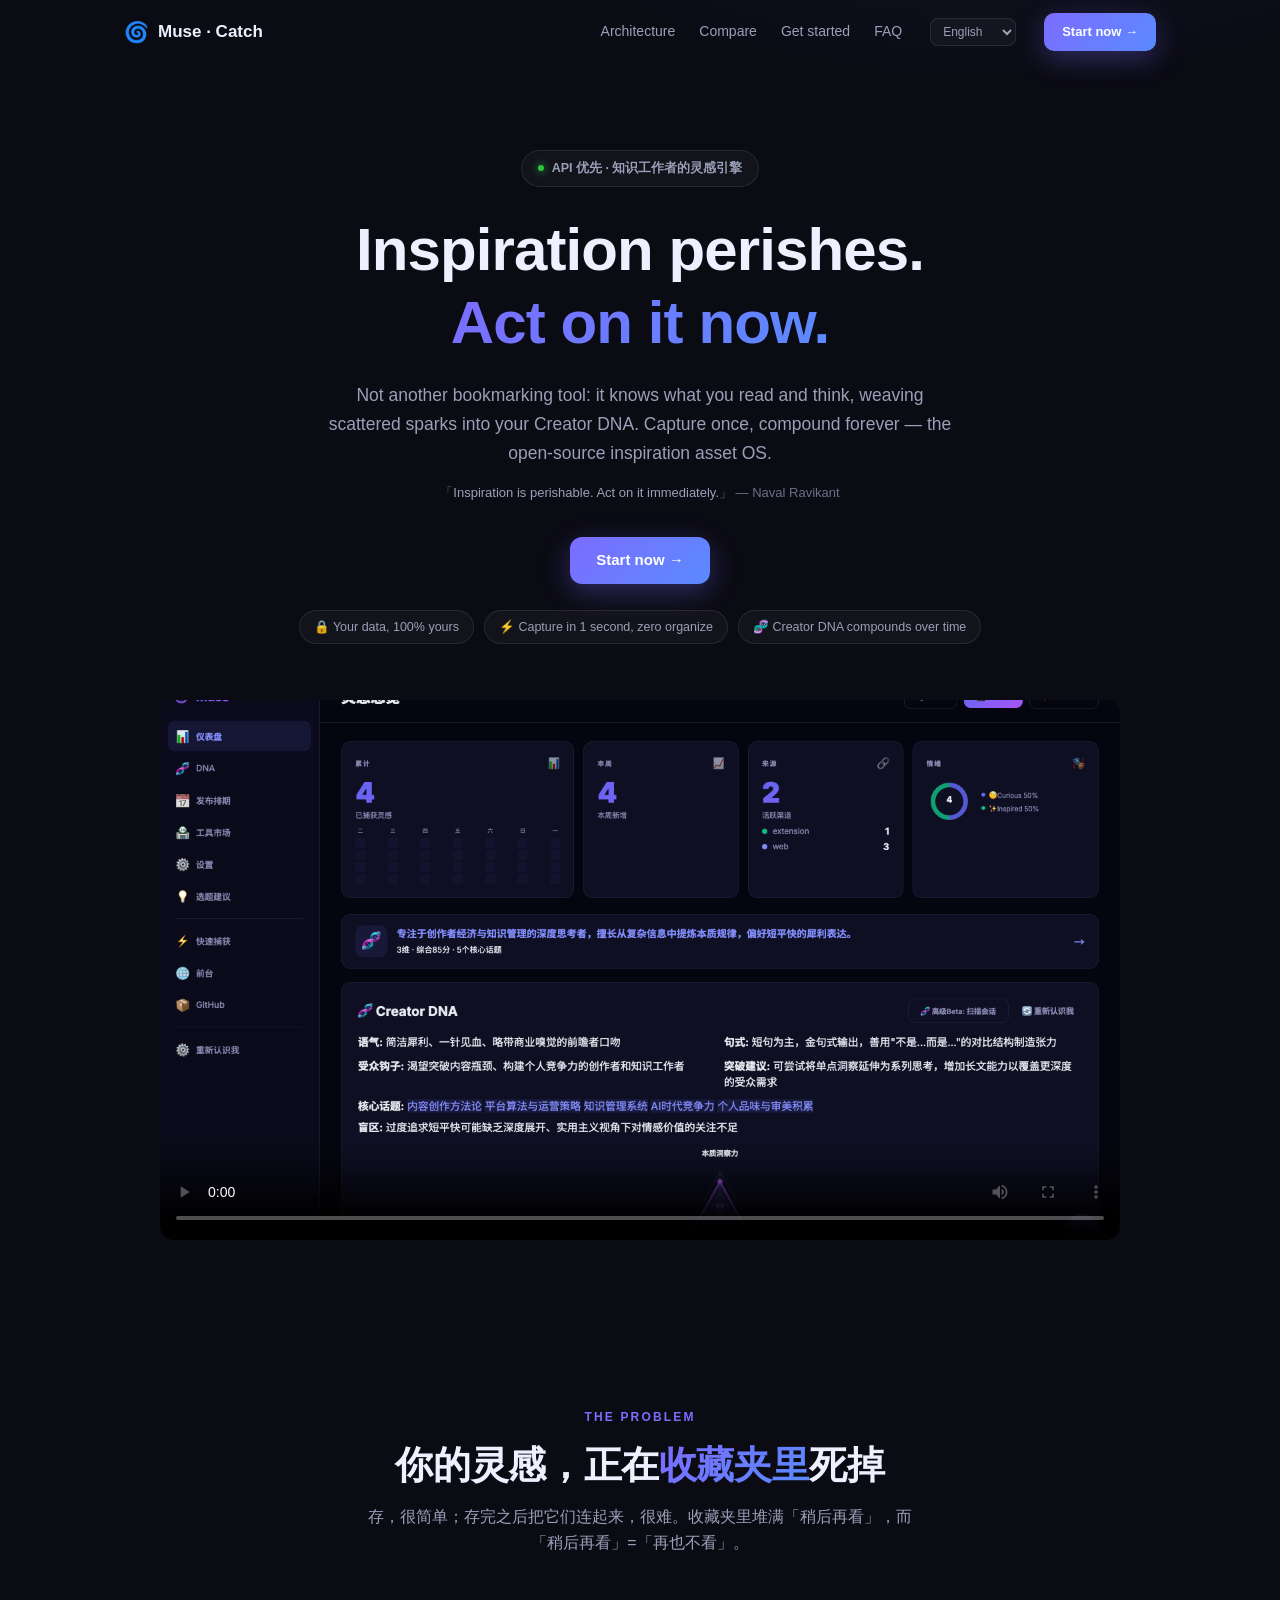
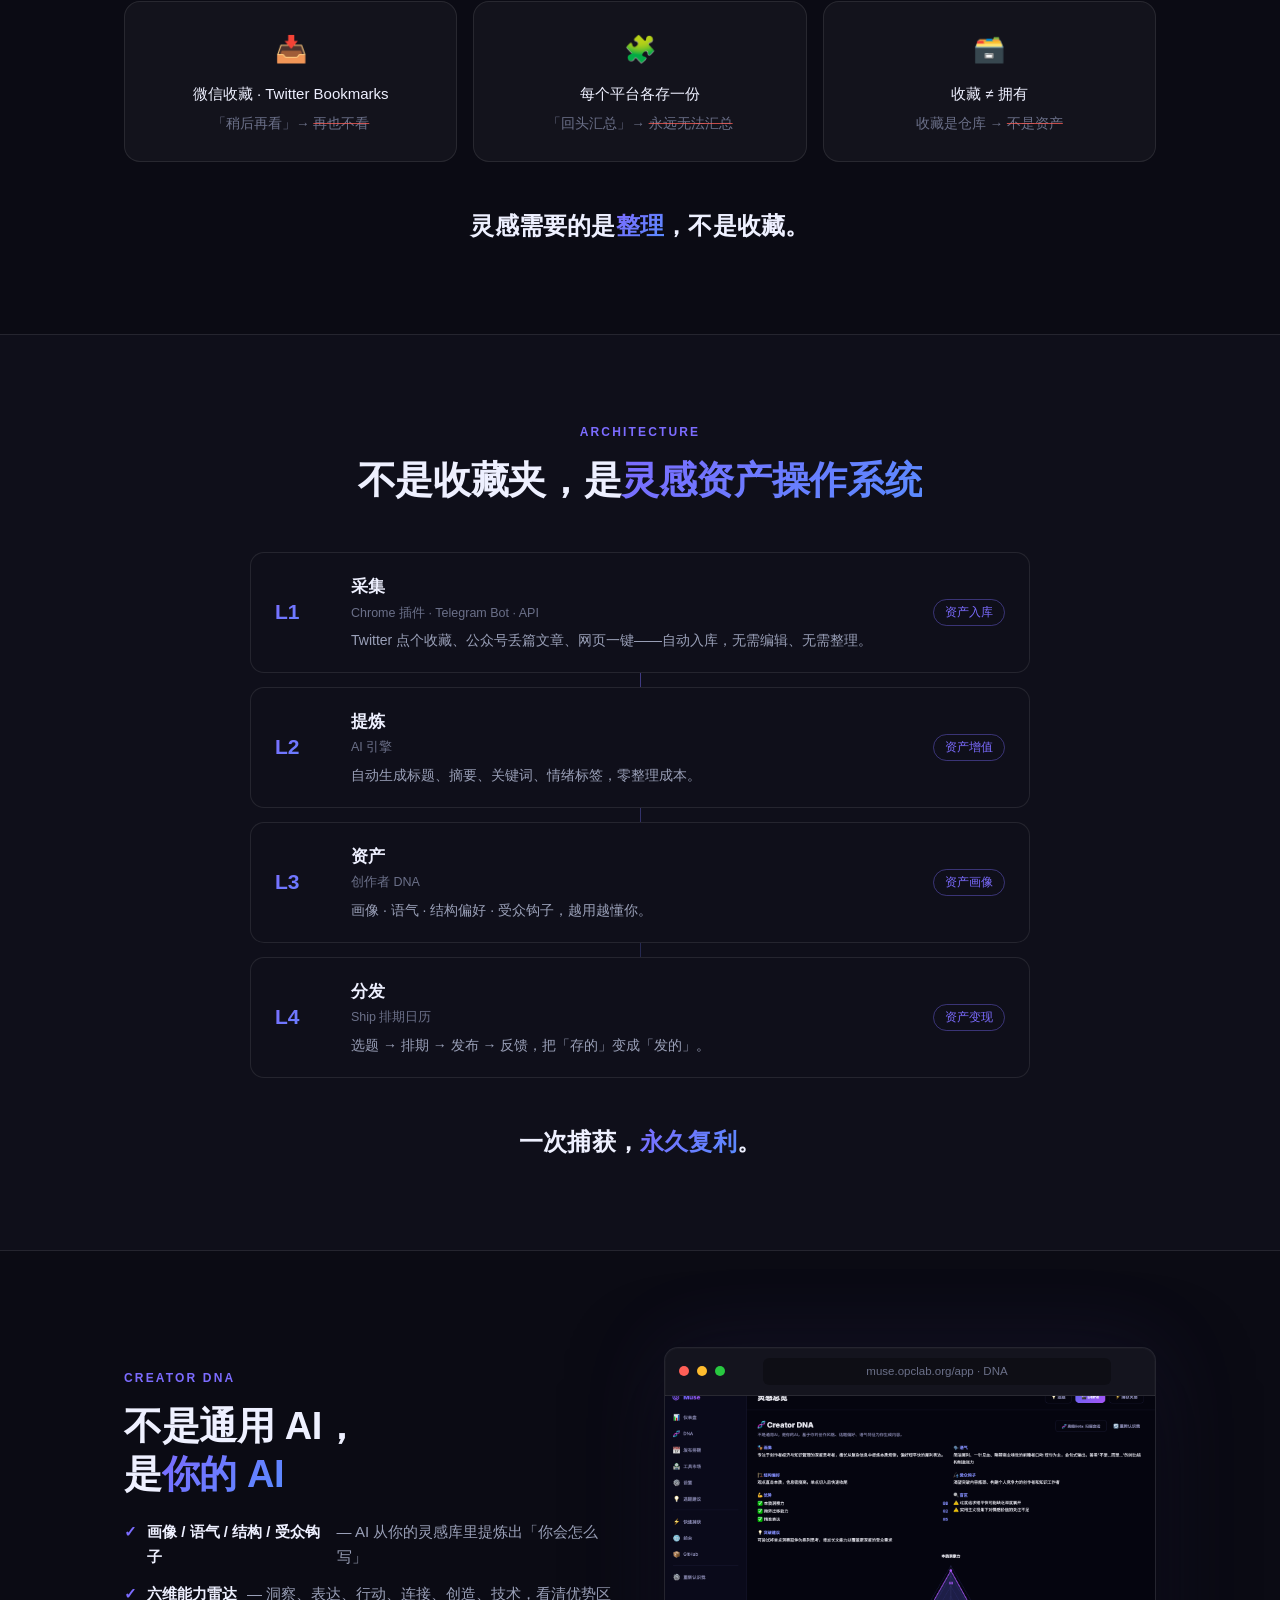
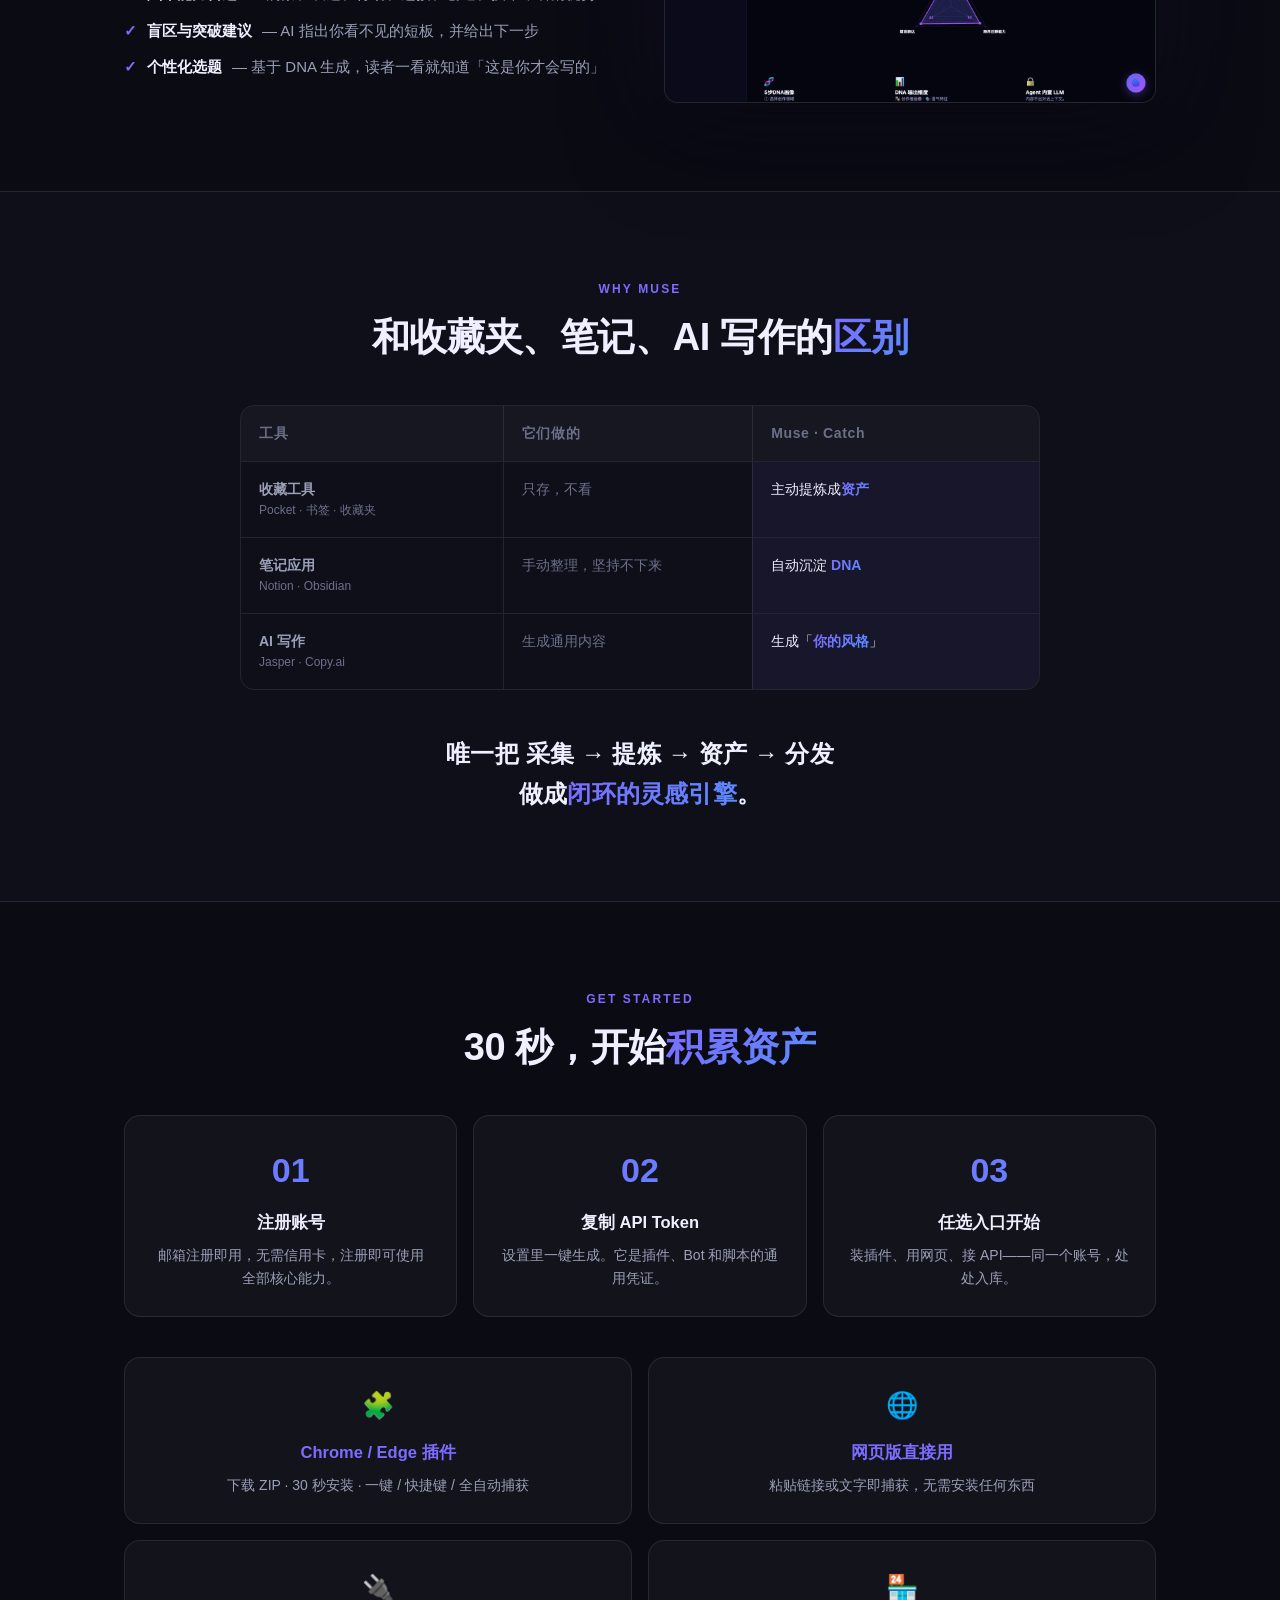
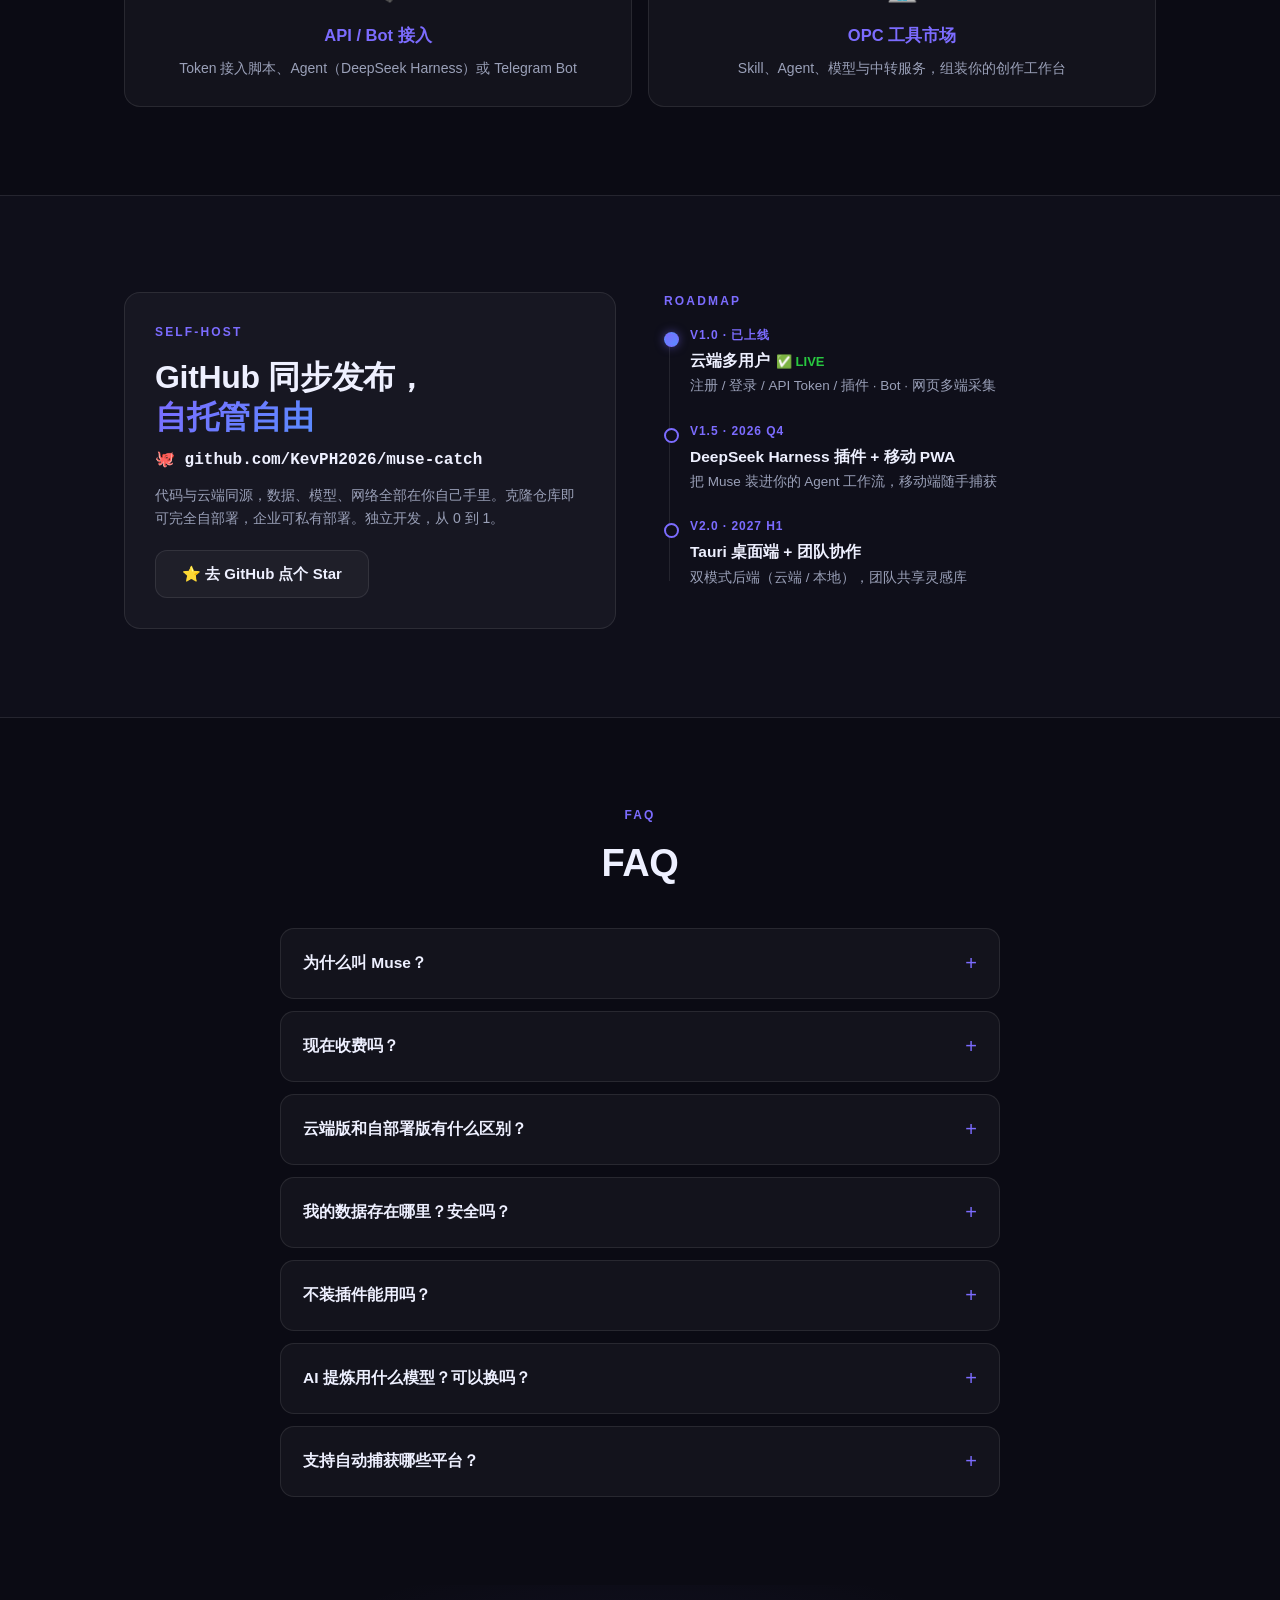
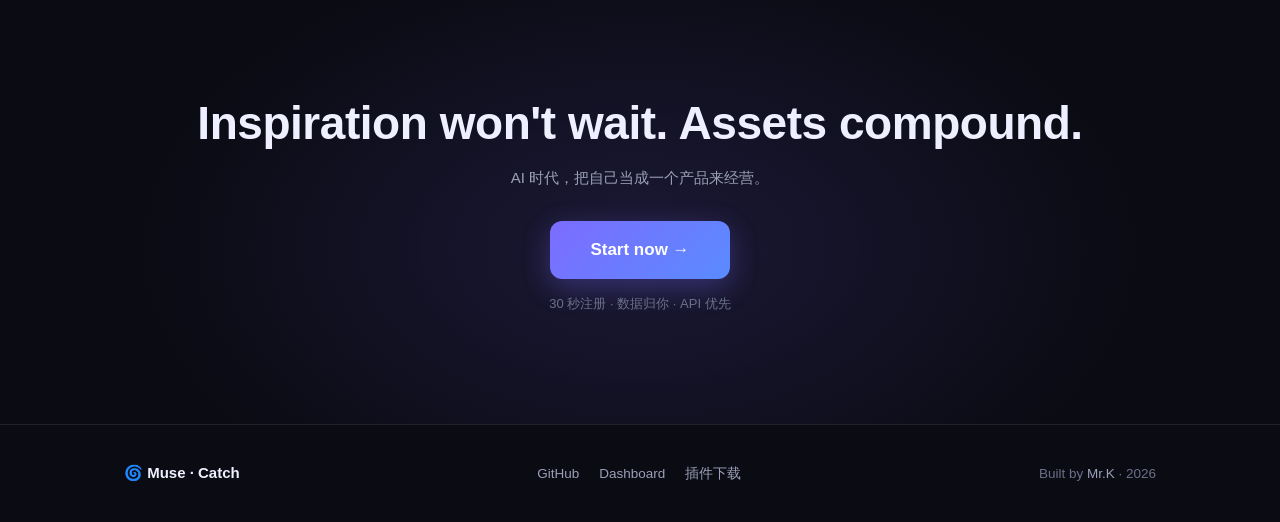
==== commit 51180591: "chore(i18n): drop remaining '开源'/'免费' from unused display strings" ====
--- a/index.html
+++ b/index.html
@@ -510,7 +510,7 @@
 <script>window.t=window.t||function(k){return k;};</script>
 <script>
 // Auto-generated inline locale data (do not edit here; edit i18n/*.json and regenerate with scripts/build-i18n.py).
-window.__MUSE_I18N__ = {"zh-CN":{"_meta":{"lang":"zh-CN","name":"简体中文"},"common.all":"全部","common.clear":"清除选择","common.submit":"提交","common.cancel":"取消","common.delete":"删除","common.install":"安装","common.uninstall":"卸载","common.skip":"跳过","common.continue":"继续 →","common.back":"← 上一步","common.confirm_delete_inspiration":"确定删除这条灵感吗？","common.save":"保存","common.optional":"（可选）","nav.features":"功能","nav.how":"架构","nav.models":"AI模型","nav.install":"接入","nav.dashboard":"仪表盘","nav.dna":"DNA","nav.total":"Total","nav.settings":"设置","source.web":"Web","source.tg":"Agent","source.idea":"Idea","source.api":"API","source.manual":"手动","source.extension":"插件","time.just_now":"刚刚","time.minutes_ago":"{n}分钟前","time.hours_ago":"{n}小时前","hero.title":"灵感本易逝 · <span class=\"grad\">行动应当时</span>","hero.badge":"全球首个面向知识工作者的主动灵感采集与创作引擎 · 100% 开源","hero.subtitle":"被动收藏的时代结束了。Muse 主动捕捉你浏览、聊天、思考时的每一个火花，转化为结构化、可检索、永不丢失的灵感。","hero.cta_demo":"🎬 体验完整流程","hero.cta_install":"✦ 安装浏览器插件","hero.cta_dna":"🧬 DNA 体验 →","stat.models":"AI模型","stat.compat":"Agent兼容","stat.config":"配置门槛","ingest.placeholder":"粘贴链接或灵感文字... 别让它溜走 ✨","ingest.captured":"✨ 灵感已捕获！","ingest.connect_failed":"❌ 连接失败","topics.title":"💡 选题建议","topics.placeholder":"🔍 搜索整个生态...","topics.generating":"🔀 正在发散...","topics.done":"✅ {n} 个选题","topics.failed":"❌ 选题生成失败","topics.method_ai":"AI 深度分析","topics.method_keyword":"关键词聚类","topics.mode_selected":"手选","topics.mode_random":"随机","topics.based_on":"基于 {n} 条灵感 · {method} · {mode}","topics.need_min":"需要至少 3 条灵感","topics.selected_count":"已选 {n} 条","dive.angles":"💥 爆款角度","dive.headlines":"🔥 爆款标题","dive.structure":"📋 文章结构","dive.quotes":"✨ 金句","dive.done":"✅ 深度拆解完成","dive.failed":"❌ 深度拆解失败","dive.method":"分析方法: {method}","dive.quotes_summary":"生成 {n} 条金句 · {m} 张配图","dna.title":"📝 Agent 进化记录","dna.analyzing":"🧬 正在分析灵感库 + 生成DNA...","dna.done":"✅ 分析完成！基于 {n} 条内容生成DNA","dna.failed":"❌ 分析失败","dna.empty":"没有可分析的内容。请先捕获一些灵感，或提供内容样本。","dna.dimensions":"{n}维 · 综合{score}分 · {m}个核心话题","dna.dimension_fallback":"维度{n}","market.upload_title":"📤 上架新产品","market.my_title":"📦 我的工具箱","market.field_name":"产品名称 *","market.field_url":"网址 (可选)","market.field_desc":"简短描述","market.field_tags":"标签，逗号分隔","settings.text_model":"💬 文本生成模型","settings.image_model":"🎨 图片生成模型","settings.custom_model":"🤖 自定义模型","settings.platform":"📝 选择发布平台","settings.field_name_ph":"名称 (如: 我的DeepSeek)","settings.field_model_ph":"模型名 (如 deepseek-chat)","settings.model_name_required":"请输入模型名","settings.save_failed":"保存失败","settings.copied":"✅ 已复制","settings.copy":"📋 复制","calendar.done":"✅ 已生成 {n} 条!","calendar.date_header":"📅 {date} ({n} 条)","chat.placeholder":"和 Muse AI 聊天...","chat.preparing":"正在为 {platform} 准备写作...","chat.ship_hint":"选题「{title}」— AI 会根据平台调整写作风格","feedback.placeholder":"为什么？（可选）","onboard.hello":"嗨！让我了解一下你 👋","onboard.style_q":"你的创作风格是？","onboard.multi":"可多选","onboard.later":"稍后再说","onboard.analyze":"🧬 分析我的DNA","onboard.understood":"🧬 我已经了解你了！","onboard.dna_failed":"⚠️ DNA分析失败","onboard.dna_persona":"🎭 画像","onboard.dna_tone":"🗣️ 语气","onboard.dna_structure":"🏗️ 结构偏好","onboard.dna_audience":"🎣 受众钩子","onboard.dna_strengths":"💪 优势","onboard.dna_blindspots":"🔍 盲区","onboard.dna_tip":"💡 突破建议","toast.deleted":"🗑 已删除","toast.quotes_generating":"💎 正在生成金句...","toast.expand_failed":"发散失败","toast.internal_error":"内部错误","toast.delete_confirm":"确定删除这条灵感吗？","error.content_required":"content is required","error.internal":"internal server error","auth.login_title":"🌀 欢迎回来","auth.register_title":"🌀 创建你的 Muse 账号","auth.email":"邮箱","auth.password":"密码（至少 8 位）","auth.display_name":"昵称（可选）","auth.invite_code":"邀请码（可选）","auth.login_btn":"登录","auth.register_btn":"免费注册","auth.switch_to_register":"没有账号？免费注册 →","auth.switch_to_login":"已有账号？登录 →","auth.login_failed":"登录失败：邮箱或密码错误","auth.register_failed":"注册失败","auth.logout":"退出登录","auth.session_expired":"会话已过期，请重新登录","auth.tagline":"灵感本易逝，行动应当时。","tokens.title":"🔑 API Token","tokens.desc":"用于浏览器插件、Agent（DeepSeek Harness 等）和脚本调用你的 Muse 数据。生成后只显示一次，请妥善保存。","tokens.name_ph":"Token 名称（如: my-extension）","tokens.generate":"生成新 Token","tokens.copy":"📋 复制","tokens.copied":"✅ 已复制到剪贴板","tokens.once_hint":"⚠️ 这是唯一一次显示，复制后保存到安全的地方","tokens.empty":"还没有 Token","tokens.revoke":"吊销","tokens.last_used":"最近使用","tokens.never_used":"从未使用","tg.title":"📨 Telegram 绑定","tg.desc":"绑定后，在 Telegram 里转发任何消息给你的 Muse Bot 即可自动捕获入库。","tg.get_code":"获取配对码","tg.code_hint":"在 Telegram 中向你的 Muse Bot 发送：","tg.linked":"✅ 已绑定 Telegram","tg.not_linked":"未绑定","nav.faq":"FAQ","hero.headline":"灵感本易逝，<br><span class=\"grad\">行动应当时</span>","hero.sub_v2":"网页、推特、聊天里的每一个火花：一键捕获，AI 自动提炼成标题、摘要、关键词，沉淀为你的创作者 DNA。","hero.cta_free":"立即开始 →","hero.cta_watch":"看 45 秒演示","trust.data":"🔒 数据 100% 归你","faq.title":"常见问题","final.title":"灵感不会等人，资产需要积累。","nav.dna_page":"DNA","nav.ship":"发布排期","nav.market":"工具市场","hero.sub_v3":"不是又一个收藏工具：它知道你在看什么、想什么，把散落的火花自动串成你的创作者 DNA。一次捕获，永久复利——灵感资产操作系统。","nav.compare":"对比","trust.fast":"⚡ 1 秒入库，无需整理","trust.agent":"🧬 创作者 DNA 持续生长"},"en":{"_meta":{"lang":"en","name":"English"},"common.all":"All","common.clear":"Clear","common.submit":"Submit","common.cancel":"Cancel","common.delete":"Delete","common.install":"Install","common.uninstall":"Uninstall","common.skip":"Skip","common.continue":"Continue →","common.back":"← Back","common.confirm_delete_inspiration":"Delete this inspiration?","common.save":"Save","common.optional":"(optional)","nav.features":"Features","nav.how":"Architecture","nav.models":"AI Models","nav.install":"Get started","nav.dashboard":"Dashboard","nav.dna":"DNA","nav.total":"Total","nav.settings":"Settings","source.web":"Web","source.tg":"Agent","source.idea":"Idea","source.api":"API","source.manual":"Manual","source.extension":"Extension","time.just_now":"just now","time.minutes_ago":"{n}m ago","time.hours_ago":"{n}h ago","hero.title":"Inspiration perishes. <span class=\"grad\">Act on it now.</span>","hero.badge":"The first proactive inspiration-capture & creation engine for knowledge workers · 100% open source","hero.subtitle":"The era of passive bookmarking is over. Muse proactively catches every spark from your browsing, chatting, and thinking — turning them into structured, searchable inspiration you'll never lose.","hero.cta_demo":"🎬 Try the full flow","hero.cta_install":"✦ Install the extension","hero.cta_dna":"🧬 Try DNA →","stat.models":"AI Models","stat.compat":"Agent-ready","stat.config":"Setup effort","ingest.placeholder":"Paste a link or a thought... don't let it slip ✨","ingest.captured":"✨ Inspiration captured!","ingest.connect_failed":"❌ Connection failed","topics.title":"💡 Topic suggestions","topics.placeholder":"🔍 Search the whole ecosystem...","topics.generating":"🔀 Diverging...","topics.done":"✅ {n} topics","topics.failed":"❌ Topic generation failed","topics.method_ai":"AI deep analysis","topics.method_keyword":"keyword clustering","topics.mode_selected":"hand-picked","topics.mode_random":"random","topics.based_on":"From {n} inspirations · {method} · {mode}","topics.need_min":"Need at least 3 inspirations","topics.selected_count":"{n} selected","dive.angles":"💥 Viral angles","dive.headlines":"🔥 Viral headlines","dive.structure":"📋 Article structure","dive.quotes":"✨ Quote cards","dive.done":"✅ Deep dive done","dive.failed":"❌ Deep dive failed","dive.method":"Method: {method}","dive.quotes_summary":"{n} quotes · {m} cards","dna.title":"📝 Agent evolution log","dna.analyzing":"🧬 Analyzing inspiration library + building DNA...","dna.done":"✅ Done! DNA built from {n} items","dna.failed":"❌ Analysis failed","dna.empty":"Nothing to analyze yet. Capture some inspirations first, or provide a content sample.","dna.dimensions":"{n} dims · {score} avg · {m} core topics","dna.dimension_fallback":"Dim {n}","market.upload_title":"📤 Publish a product","market.my_title":"📦 My toolbox","market.field_name":"Product name *","market.field_url":"URL (optional)","market.field_desc":"Short description","market.field_tags":"Tags, comma-separated","settings.text_model":"💬 Text model","settings.image_model":"🎨 Image model","settings.custom_model":"🤖 Custom model","settings.platform":"📝 Pick a platform","settings.field_name_ph":"Name (e.g. My DeepSeek)","settings.field_model_ph":"Model name (e.g. deepseek-chat)","settings.model_name_required":"Model name is required","settings.save_failed":"Save failed","settings.copied":"✅ Copied","settings.copy":"📋 Copy","calendar.done":"✅ Generated {n} entries!","calendar.date_header":"📅 {date} ({n} items)","chat.placeholder":"Chat with Muse AI...","chat.preparing":"Preparing writing for {platform}...","chat.ship_hint":"Topic \"{title}\" — AI will adapt its style to the platform","feedback.placeholder":"Why? (optional)","onboard.hello":"Hi! Let me get to know you 👋","onboard.style_q":"What's your creative style?","onboard.multi":"multi-select","onboard.later":"Maybe later","onboard.analyze":"🧬 Analyze my DNA","onboard.understood":"🧬 I've got to know you!","onboard.dna_failed":"⚠️ DNA analysis failed","onboard.dna_persona":"🎭 Persona","onboard.dna_tone":"🗣️ Tone","onboard.dna_structure":"🏗️ Structure","onboard.dna_audience":"🎣 Audience hook","onboard.dna_strengths":"💪 Strengths","onboard.dna_blindspots":"🔍 Blind spots","onboard.dna_tip":"💡 Breakthrough tip","toast.deleted":"🗑 Deleted","toast.quotes_generating":"💎 Generating quote cards...","toast.expand_failed":"Divergence failed","toast.internal_error":"Internal error","toast.delete_confirm":"Delete this inspiration?","error.content_required":"content is required","error.internal":"internal server error","auth.login_title":"🌀 Welcome back","auth.register_title":"🌀 Create your Muse account","auth.email":"Email","auth.password":"Password (min 8 chars)","auth.display_name":"Display name (optional)","auth.invite_code":"Invite code (optional)","auth.login_btn":"Log in","auth.register_btn":"Sign up free","auth.switch_to_register":"No account? Sign up free →","auth.switch_to_login":"Already have an account? Log in →","auth.login_failed":"Login failed: wrong email or password","auth.register_failed":"Registration failed","auth.logout":"Log out","auth.session_expired":"Session expired, please log in again","auth.tagline":"Inspiration is perishable. Act on it now.","tokens.title":"🔑 API Token","tokens.desc":"For the browser extension, agents (DeepSeek Harness, etc.) and scripts to call your Muse data. Shown only once — store it safely.","tokens.name_ph":"Token name (e.g. my-extension)","tokens.generate":"Generate new token","tokens.copy":"📋 Copy","tokens.copied":"✅ Copied to clipboard","tokens.once_hint":"⚠️ Shown only once — copy it somewhere safe","tokens.empty":"No tokens yet","tokens.revoke":"Revoke","tokens.last_used":"Last used","tokens.never_used":"Never used","tg.title":"📨 Telegram linking","tg.desc":"Once linked, forward any message to your Muse Bot on Telegram to capture it automatically.","tg.get_code":"Get pairing code","tg.code_hint":"Send this to your Muse Bot on Telegram:","tg.linked":"✅ Telegram linked","tg.not_linked":"Not linked","nav.faq":"FAQ","hero.headline":"Inspiration perishes.<br><span class=\"grad\">Act on it now.</span>","hero.sub_v2":"Every spark from browsing, tweets and chats: capture in one click, let AI distill it — compounding into your Creator DNA.","hero.cta_free":"Start now →","hero.cta_watch":"Watch 45s demo","trust.data":"🔒 Your data, 100% yours","faq.title":"FAQ","final.title":"Inspiration won't wait. Assets compound.","nav.dna_page":"DNA","nav.ship":"Ship","nav.market":"OPC Market","hero.sub_v3":"Not another bookmarking tool: it knows what you read and think, weaving scattered sparks into your Creator DNA. Capture once, compound forever — the open-source inspiration asset OS.","nav.compare":"Compare","trust.fast":"⚡ Capture in 1 second, zero organize","trust.agent":"🧬 Creator DNA compounds over time"},"zh-TW":{"_meta":{"lang":"zh-TW","name":"繁體中文"},"common.all":"全部","common.clear":"清除選擇","common.submit":"提交","common.cancel":"取消","common.delete":"刪除","common.install":"安裝","common.uninstall":"解除安裝","common.skip":"跳過","common.continue":"繼續 →","common.back":"← 上一步","common.confirm_delete_inspiration":"確定刪除這條靈感嗎？","common.save":"儲存","common.optional":"（可選）","nav.features":"功能","nav.how":"架構","nav.models":"AI模型","nav.install":"接入","nav.dashboard":"儀表盤","nav.dna":"DNA","nav.total":"Total","nav.settings":"設定","source.web":"Web","source.tg":"Agent","source.idea":"Idea","source.api":"API","source.manual":"手動","source.extension":"擴充功能","time.just_now":"剛剛","time.minutes_ago":"{n}分鐘前","time.hours_ago":"{n}小時前","hero.title":"靈感易逝 · <span class=\"grad\">行動應及時</span>","hero.badge":"全球首個面向知識工作者的主動靈感採集與創作引擎 · 100% 開源","hero.subtitle":"被動收藏的時代結束了。Muse 主動捕捉你瀏覽、聊天、思考時的每一個火花，轉化為結構化、可檢索、永不丟失的靈感。","hero.cta_demo":"🎬 體驗完整流程","hero.cta_install":"✦ 安裝瀏覽器擴充功能","hero.cta_dna":"🧬 DNA 體驗 →","stat.models":"AI模型","stat.compat":"Agent相容","stat.config":"設定門檻","ingest.placeholder":"貼上連結或靈感文字... 別讓它溜走 ✨","ingest.captured":"✨ 靈感已擷取！","ingest.connect_failed":"❌ 連線失敗","topics.title":"💡 議題建議","topics.placeholder":"🔍 搜尋整個生態...","topics.generating":"🔀 發散中...","topics.done":"✅ {n} 個議題","topics.failed":"❌ 議題生成失敗","topics.method_ai":"AI 深度分析","topics.method_keyword":"關鍵詞聚類","topics.mode_selected":"手選","topics.mode_random":"隨機","topics.based_on":"基於 {n} 條靈感 · {method} · {mode}","topics.need_min":"需要至少 3 條靈感","topics.selected_count":"已選 {n} 條","dive.angles":"💥 爆款角度","dive.headlines":"🔥 爆款標題","dive.structure":"📋 文章結構","dive.quotes":"✨ 金句","dive.done":"✅ 深度拆解完成","dive.failed":"❌ 深度拆解失敗","dive.method":"分析方法: {method}","dive.quotes_summary":"生成 {n} 條金句 · {m} 張配圖","dna.title":"📝 Agent 演化記錄","dna.analyzing":"🧬 分析靈感庫 + 生成DNA中...","dna.done":"✅ 分析完成！基於 {n} 條內容生成DNA","dna.failed":"❌ 分析失敗","dna.empty":"沒有可分析的內容。請先擷取一些靈感，或提供內容樣本。","dna.dimensions":"{n}維 · 綜合{score}分 · {m}個核心議題","dna.dimension_fallback":"維度{n}","market.upload_title":"📤 上架新產品","market.my_title":"📦 我的工具箱","market.field_name":"產品名稱 *","market.field_url":"網址 (可選)","market.field_desc":"簡短描述","market.field_tags":"標籤，逗號分隔","settings.text_model":"💬 文字生成模型","settings.image_model":"🎨 圖片生成模型","settings.custom_model":"🤖 自訂模型","settings.platform":"📝 選擇發布平台","settings.field_name_ph":"名稱 (如: 我的DeepSeek)","settings.field_model_ph":"模型名 (如 deepseek-chat)","settings.model_name_required":"請輸入模型名","settings.save_failed":"儲存失敗","settings.copied":"✅ 已複製","settings.copy":"📋 複製","calendar.done":"✅ 已生成 {n} 條!","calendar.date_header":"📅 {date} ({n} 條)","chat.placeholder":"和 Muse AI 聊天...","chat.preparing":"正在為 {platform} 準備寫作...","chat.ship_hint":"議題「{title}」— AI 會根據平台調整寫作風格","feedback.placeholder":"為什麼？（可選）","onboard.hello":"嗨！讓我了解一下你 👋","onboard.style_q":"你的創作風格是？","onboard.multi":"可多選","onboard.later":"稍後再說","onboard.analyze":"🧬 分析我的DNA","onboard.understood":"🧬 我已經了解你了！","onboard.dna_failed":"⚠️ DNA分析失敗","onboard.dna_persona":"🎭 畫像","onboard.dna_tone":"🗣️ 語氣","onboard.dna_structure":"🏗️ 結構偏好","onboard.dna_audience":"🎣 受眾鉤子","onboard.dna_strengths":"💪 優勢","onboard.dna_blindspots":"🔍 盲區","onboard.dna_tip":"💡 突破建議","toast.deleted":"🗑 已刪除","toast.quotes_generating":"💎 生成金句中...","toast.expand_failed":"發散失敗","toast.internal_error":"內部錯誤","toast.delete_confirm":"確定刪除這條靈感嗎？","error.content_required":"content is required","error.internal":"internal server error","auth.login_title":"🌀 歡迎回來","auth.register_title":"🌀 建立你的 Muse 帳號","auth.email":"信箱","auth.password":"密碼（至少 8 位）","auth.display_name":"暱稱（可選）","auth.invite_code":"邀請碼（可選）","auth.login_btn":"登入","auth.register_btn":"免費註冊","auth.switch_to_register":"沒有帳號？免費註冊 →","auth.switch_to_login":"已有帳號？登入 →","auth.login_failed":"登入失敗：信箱或密碼錯誤","auth.register_failed":"註冊失敗","auth.logout":"登出","auth.session_expired":"工作階段已過期，請重新登入","auth.tagline":"靈感易逝，行動應及時。","tokens.title":"🔑 API Token","tokens.desc":"用於瀏覽器擴充功能、Agent（DeepSeek Harness 等）和腳本呼叫你的 Muse 資料。產生後只顯示一次，請妥善保存。","tokens.name_ph":"Token 名稱（如: my-extension）","tokens.generate":"產生新 Token","tokens.copy":"📋 複製","tokens.copied":"✅ 已複製到剪貼板","tokens.once_hint":"⚠️ 這是唯一一次顯示，複製後保存到安全的地方","tokens.empty":"還沒有 Token","tokens.revoke":"撤銷","tokens.last_used":"最近使用","tokens.never_used":"從未使用","tg.title":"📨 Telegram 綁定","tg.desc":"綁定後，在 Telegram 裡轉發任何訊息給你的 Muse Bot 即可自動擷取入庫。","tg.get_code":"取得配對碼","tg.code_hint":"在 Telegram 中向你的 Muse Bot 傳送：","tg.linked":"✅ 已綁定 Telegram","tg.not_linked":"未綁定","nav.faq":"FAQ","hero.headline":"靈感本易逝，<br><span class=\"grad\">行動應當時</span>","hero.sub_v2":"網頁、推文、聊天裡的每一個火花：一鍵擷取，AI 自動提煉成標題、摘要、關鍵詞，沉澱為你的創作者 DNA。","hero.cta_free":"立即開始 →","hero.cta_watch":"看 45 秒演示","trust.data":"🔒 數據 100% 歸你","faq.title":"常見問題","final.title":"靈感不會等人，資產需要積累。","nav.dna_page":"DNA","nav.ship":"發布排期","nav.market":"工具市場","hero.sub_v3":"不是又一個收藏工具：它知道你在看什麼、想什麼，把散落的火花自動串成你的創作者 DNA。一次擷取，永久複利——開源的靈感資產作業系統。","nav.compare":"對比","trust.fast":"⚡ 1 秒入庫，無需整理","trust.agent":"🧬 創作者 DNA 持續生長"},"ja":{"_meta":{"lang":"ja","name":"日本語"},"common.all":"すべて","common.clear":"選択を解除","common.submit":"送信","common.cancel":"キャンセル","common.delete":"削除","common.install":"インストール","common.uninstall":"アンインストール","common.skip":"スキップ","common.continue":"続ける →","common.back":"← 戻る","common.confirm_delete_inspiration":"このインスピレーションを削除しますか？","common.save":"保存","common.optional":"（任意）","nav.features":"機能","nav.how":"アーキテクチャ","nav.models":"AIモデル","nav.install":"導入","nav.dashboard":"ダッシュボード","nav.dna":"DNA","nav.total":"Total","nav.settings":"設定","source.web":"Web","source.tg":"Agent","source.idea":"アイデア","source.api":"API","source.manual":"手動","source.extension":"拡張機能","time.just_now":"たった今","time.minutes_ago":"{n}分前","time.hours_ago":"{n}時間前","hero.title":"インスピレーションは朽ちやすい。<span class=\"grad\">今すぐ行動を。</span>","hero.badge":"知識ワーカーのための、初の能動的インスピレーション収集＆創作エンジン · 100% オープンソース","hero.subtitle":"受動的なブックマークの時代は終わりました。Muse は、ブラウジング・チャット・思考のあらゆる瞬間の火花を能動的に捉え、構造化され検索可能で決して失われないインスピレーションへと変えます。","hero.cta_demo":"🎬 フローを体験","hero.cta_install":"✦ 拡張機能をインストール","hero.cta_dna":"🧬 DNA を試す →","stat.models":"AIモデル","stat.compat":"Agent対応","stat.config":"設定の手間","ingest.placeholder":"リンクや思いつきを貼り付け… 逃さないで ✨","ingest.captured":"✨ インスピレーションを取得！","ingest.connect_failed":"❌ 接続失敗","topics.title":"💡 テーマ提案","topics.placeholder":"🔍 エコシステム全体を検索...","topics.generating":"🔀 展開中...","topics.done":"✅ {n} 件のテーマ","topics.failed":"❌ テーマ生成に失敗","topics.method_ai":"AI 深掘り分析","topics.method_keyword":"キーワード・クラスタリング","topics.mode_selected":"手動選択","topics.mode_random":"ランダム","topics.based_on":"{n} 件のインスピレーションから · {method} · {mode}","topics.need_min":"インスピレーションを3件以上必要です","topics.selected_count":"{n} 件選択中","dive.angles":"💥 バズる角度","dive.headlines":"🔥 バズる見出し","dive.structure":"📋 記事構成","dive.quotes":"✨ 名ゼリフ","dive.done":"✅ 深掘り完了","dive.failed":"❌ 深掘り失敗","dive.method":"手法: {method}","dive.quotes_summary":"{n} 件のゼリフ · {m} 枚のカード","dna.title":"📝 Agent 進化ログ","dna.analyzing":"🧬 インスピレーションを分析＋DNAを生成中...","dna.done":"✅ 完了！{n} 件からDNAを生成","dna.failed":"❌ 分析失敗","dna.empty":"分析できるものがありません。まずインスピレーションを取得するか、サンプルを提供してください。","dna.dimensions":"{n}軸 · 平均{score}点 · {m}個のコアテーマ","dna.dimension_fallback":"軸{n}","market.upload_title":"📤 商品を掲載","market.my_title":"📦 マイツールボックス","market.field_name":"商品名 *","market.field_url":"URL (任意)","market.field_desc":"短い説明","market.field_tags":"タグ（カンマ区切り）","settings.text_model":"💬 テキストモデル","settings.image_model":"🎨 画像モデル","settings.custom_model":"🤖 カスタムモデル","settings.platform":"📝 配信先を選択","settings.field_name_ph":"名前 (例: My DeepSeek)","settings.field_model_ph":"モデル名 (例: deepseek-chat)","settings.model_name_required":"モデル名を入力してください","settings.save_failed":"保存失敗","settings.copied":"✅ コピーしました","settings.copy":"📋 コピー","calendar.done":"✅ {n} 件生成！","calendar.date_header":"📅 {date} ({n} 件)","chat.placeholder":"Muse AI とチャット...","chat.preparing":"{platform} 向けに執筆を準備中...","chat.ship_hint":"テーマ「{title}」— AI が配信先に合わせて文体を調整します","feedback.placeholder":"理由は？（任意）","onboard.hello":"やあ！君のことを教えて 👋","onboard.style_q":"創作スタイルは？","onboard.multi":"複数選択可","onboard.later":"後で","onboard.analyze":"🧬 DNAを分析","onboard.understood":"🧬 君のことが分かったよ！","onboard.dna_failed":"⚠️ DNA分析に失敗","onboard.dna_persona":"🎭 ペルソナ","onboard.dna_tone":"🗣️ トーン","onboard.dna_structure":"🏗️ 構成の好み","onboard.dna_audience":"🎣 読者のフック","onboard.dna_strengths":"💪 強み","onboard.dna_blindspots":"🔍 盲点","onboard.dna_tip":"💡 ブレークスルーの提案","toast.deleted":"🗑 削除しました","toast.quotes_generating":"💎 カード生成中...","toast.expand_failed":"展開に失敗","toast.internal_error":"内部エラー","toast.delete_confirm":"このインスピレーションを削除しますか？","error.content_required":"content is required","error.internal":"internal server error","auth.login_title":"🌀 おかえりなさい","auth.register_title":"🌀 Muse アカウントを作成","auth.email":"メールアドレス","auth.password":"パスワード（8文字以上）","auth.display_name":"表示名（任意）","auth.invite_code":"招待コード（任意）","auth.login_btn":"ログイン","auth.register_btn":"無料で登録","auth.switch_to_register":"アカウントをお持ちでない？無料登録 →","auth.switch_to_login":"すでにアカウントをお持ち？ログイン →","auth.login_failed":"ログイン失敗：メールまたはパスワードが違います","auth.register_failed":"登録に失敗しました","auth.logout":"ログアウト","auth.session_expired":"セッションが切れました。再度ログインしてください","auth.tagline":"インスピレーションは朽ちやすい。今すぐ行動を。","tokens.title":"🔑 API トークン","tokens.desc":"ブラウザ拡張機能、エージェント（DeepSeek Harness など）、スクリプトからあなたの Muse データを呼び出すために使います。生成後は一度しか表示されません。安全に保管してください。","tokens.name_ph":"トークン名（例: my-extension）","tokens.generate":"新しいトークンを生成","tokens.copy":"📋 コピー","tokens.copied":"✅ クリップボードにコピーしました","tokens.once_hint":"⚠️ この表示は一度きりです。コピーして安全な場所に保存してください","tokens.empty":"トークンはまだありません","tokens.revoke":"失効","tokens.last_used":"最終使用","tokens.never_used":"未使用","tg.title":"📨 Telegram 連携","tg.desc":"連携すると、Telegram で Muse Bot にメッセージを転送するだけで自動キャプチャされます。","tg.get_code":"ペアリングコードを取得","tg.code_hint":"Telegram の Muse Bot に送信：","tg.linked":"✅ Telegram 連携済み","tg.not_linked":"未連携","nav.faq":"FAQ","hero.headline":"インスピレーションは朽ちやすい。<br><span class=\"grad\">今、行動を。</span>","hero.sub_v2":"閲覧・ツイート・チャットのあらゆるひらめきをワンクリックでキャプチャ。AIがタイトル・要約・キーワードに整理し、クリエイターDNAへ蓄積します。","hero.cta_free":"今すぐ始める →","hero.cta_watch":"45秒のデモを見る","trust.data":"🔒 データは100%あなたのもの","faq.title":"よくある質問","final.title":"インスピレーションは待たない。資産は積み重なる。","nav.dna_page":"DNA","nav.ship":"配信カレンダー","nav.market":"ツール市場","hero.sub_v3":"また一つのブックマークツールではない。あなたが見ているもの・考えていることを理解し、散らばったひらめきをクリエイターDNAへ編み上げる。一度のキャプチャで、永遠に複利を——オープンソースのインスピレーション資産OS。","nav.compare":"比較","trust.fast":"⚡ 1秒でキャプチャ、整理不要","trust.agent":"🧬 クリエイターDNAが育つ"}};
+window.__MUSE_I18N__ = {"zh-CN":{"_meta":{"lang":"zh-CN","name":"简体中文"},"common.all":"全部","common.clear":"清除选择","common.submit":"提交","common.cancel":"取消","common.delete":"删除","common.install":"安装","common.uninstall":"卸载","common.skip":"跳过","common.continue":"继续 →","common.back":"← 上一步","common.confirm_delete_inspiration":"确定删除这条灵感吗？","common.save":"保存","common.optional":"（可选）","nav.features":"功能","nav.how":"架构","nav.models":"AI模型","nav.install":"接入","nav.dashboard":"仪表盘","nav.dna":"DNA","nav.total":"Total","nav.settings":"设置","source.web":"Web","source.tg":"Agent","source.idea":"Idea","source.api":"API","source.manual":"手动","source.extension":"插件","time.just_now":"刚刚","time.minutes_ago":"{n}分钟前","time.hours_ago":"{n}小时前","hero.title":"灵感本易逝 · <span class=\"grad\">行动应当时</span>","hero.badge":"全球首个面向知识工作者的主动灵感采集与创作引擎 · 100%","hero.subtitle":"被动收藏的时代结束了。Muse 主动捕捉你浏览、聊天、思考时的每一个火花，转化为结构化、可检索、永不丢失的灵感。","hero.cta_demo":"🎬 体验完整流程","hero.cta_install":"✦ 安装浏览器插件","hero.cta_dna":"🧬 DNA 体验 →","stat.models":"AI模型","stat.compat":"Agent兼容","stat.config":"配置门槛","ingest.placeholder":"粘贴链接或灵感文字... 别让它溜走 ✨","ingest.captured":"✨ 灵感已捕获！","ingest.connect_failed":"❌ 连接失败","topics.title":"💡 选题建议","topics.placeholder":"🔍 搜索整个生态...","topics.generating":"🔀 正在发散...","topics.done":"✅ {n} 个选题","topics.failed":"❌ 选题生成失败","topics.method_ai":"AI 深度分析","topics.method_keyword":"关键词聚类","topics.mode_selected":"手选","topics.mode_random":"随机","topics.based_on":"基于 {n} 条灵感 · {method} · {mode}","topics.need_min":"需要至少 3 条灵感","topics.selected_count":"已选 {n} 条","dive.angles":"💥 爆款角度","dive.headlines":"🔥 爆款标题","dive.structure":"📋 文章结构","dive.quotes":"✨ 金句","dive.done":"✅ 深度拆解完成","dive.failed":"❌ 深度拆解失败","dive.method":"分析方法: {method}","dive.quotes_summary":"生成 {n} 条金句 · {m} 张配图","dna.title":"📝 Agent 进化记录","dna.analyzing":"🧬 正在分析灵感库 + 生成DNA...","dna.done":"✅ 分析完成！基于 {n} 条内容生成DNA","dna.failed":"❌ 分析失败","dna.empty":"没有可分析的内容。请先捕获一些灵感，或提供内容样本。","dna.dimensions":"{n}维 · 综合{score}分 · {m}个核心话题","dna.dimension_fallback":"维度{n}","market.upload_title":"📤 上架新产品","market.my_title":"📦 我的工具箱","market.field_name":"产品名称 *","market.field_url":"网址 (可选)","market.field_desc":"简短描述","market.field_tags":"标签，逗号分隔","settings.text_model":"💬 文本生成模型","settings.image_model":"🎨 图片生成模型","settings.custom_model":"🤖 自定义模型","settings.platform":"📝 选择发布平台","settings.field_name_ph":"名称 (如: 我的DeepSeek)","settings.field_model_ph":"模型名 (如 deepseek-chat)","settings.model_name_required":"请输入模型名","settings.save_failed":"保存失败","settings.copied":"✅ 已复制","settings.copy":"📋 复制","calendar.done":"✅ 已生成 {n} 条!","calendar.date_header":"📅 {date} ({n} 条)","chat.placeholder":"和 Muse AI 聊天...","chat.preparing":"正在为 {platform} 准备写作...","chat.ship_hint":"选题「{title}」— AI 会根据平台调整写作风格","feedback.placeholder":"为什么？（可选）","onboard.hello":"嗨！让我了解一下你 👋","onboard.style_q":"你的创作风格是？","onboard.multi":"可多选","onboard.later":"稍后再说","onboard.analyze":"🧬 分析我的DNA","onboard.understood":"🧬 我已经了解你了！","onboard.dna_failed":"⚠️ DNA分析失败","onboard.dna_persona":"🎭 画像","onboard.dna_tone":"🗣️ 语气","onboard.dna_structure":"🏗️ 结构偏好","onboard.dna_audience":"🎣 受众钩子","onboard.dna_strengths":"💪 优势","onboard.dna_blindspots":"🔍 盲区","onboard.dna_tip":"💡 突破建议","toast.deleted":"🗑 已删除","toast.quotes_generating":"💎 正在生成金句...","toast.expand_failed":"发散失败","toast.internal_error":"内部错误","toast.delete_confirm":"确定删除这条灵感吗？","error.content_required":"content is required","error.internal":"internal server error","auth.login_title":"🌀 欢迎回来","auth.register_title":"🌀 创建你的 Muse 账号","auth.email":"邮箱","auth.password":"密码（至少 8 位）","auth.display_name":"昵称（可选）","auth.invite_code":"邀请码（可选）","auth.login_btn":"登录","auth.register_btn":"免费注册","auth.switch_to_register":"没有账号？免费注册 →","auth.switch_to_login":"已有账号？登录 →","auth.login_failed":"登录失败：邮箱或密码错误","auth.register_failed":"注册失败","auth.logout":"退出登录","auth.session_expired":"会话已过期，请重新登录","auth.tagline":"灵感本易逝，行动应当时。","tokens.title":"🔑 API Token","tokens.desc":"用于浏览器插件、Agent（DeepSeek Harness 等）和脚本调用你的 Muse 数据。生成后只显示一次，请妥善保存。","tokens.name_ph":"Token 名称（如: my-extension）","tokens.generate":"生成新 Token","tokens.copy":"📋 复制","tokens.copied":"✅ 已复制到剪贴板","tokens.once_hint":"⚠️ 这是唯一一次显示，复制后保存到安全的地方","tokens.empty":"还没有 Token","tokens.revoke":"吊销","tokens.last_used":"最近使用","tokens.never_used":"从未使用","tg.title":"📨 Telegram 绑定","tg.desc":"绑定后，在 Telegram 里转发任何消息给你的 Muse Bot 即可自动捕获入库。","tg.get_code":"获取配对码","tg.code_hint":"在 Telegram 中向你的 Muse Bot 发送：","tg.linked":"✅ 已绑定 Telegram","tg.not_linked":"未绑定","nav.faq":"FAQ","hero.headline":"灵感本易逝，<br><span class=\"grad\">行动应当时</span>","hero.sub_v2":"网页、推特、聊天里的每一个火花：一键捕获，AI 自动提炼成标题、摘要、关键词，沉淀为你的创作者 DNA。","hero.cta_free":"立即开始 →","hero.cta_watch":"看 45 秒演示","trust.data":"🔒 数据 100% 归你","faq.title":"常见问题","final.title":"灵感不会等人，资产需要积累。","nav.dna_page":"DNA","nav.ship":"发布排期","nav.market":"工具市场","hero.sub_v3":"不是又一个收藏工具：它知道你在看什么、想什么，把散落的火花自动串成你的创作者 DNA。一次捕获，永久复利——灵感资产操作系统。","nav.compare":"对比","trust.fast":"⚡ 1 秒入库，无需整理","trust.agent":"🧬 创作者 DNA 持续生长"},"en":{"_meta":{"lang":"en","name":"English"},"common.all":"All","common.clear":"Clear","common.submit":"Submit","common.cancel":"Cancel","common.delete":"Delete","common.install":"Install","common.uninstall":"Uninstall","common.skip":"Skip","common.continue":"Continue →","common.back":"← Back","common.confirm_delete_inspiration":"Delete this inspiration?","common.save":"Save","common.optional":"(optional)","nav.features":"Features","nav.how":"Architecture","nav.models":"AI Models","nav.install":"Get started","nav.dashboard":"Dashboard","nav.dna":"DNA","nav.total":"Total","nav.settings":"Settings","source.web":"Web","source.tg":"Agent","source.idea":"Idea","source.api":"API","source.manual":"Manual","source.extension":"Extension","time.just_now":"just now","time.minutes_ago":"{n}m ago","time.hours_ago":"{n}h ago","hero.title":"Inspiration perishes. <span class=\"grad\">Act on it now.</span>","hero.badge":"The first proactive inspiration-capture & creation engine for knowledge workers · 100% open source","hero.subtitle":"The era of passive bookmarking is over. Muse proactively catches every spark from your browsing, chatting, and thinking — turning them into structured, searchable inspiration you'll never lose.","hero.cta_demo":"🎬 Try the full flow","hero.cta_install":"✦ Install the extension","hero.cta_dna":"🧬 Try DNA →","stat.models":"AI Models","stat.compat":"Agent-ready","stat.config":"Setup effort","ingest.placeholder":"Paste a link or a thought... don't let it slip ✨","ingest.captured":"✨ Inspiration captured!","ingest.connect_failed":"❌ Connection failed","topics.title":"💡 Topic suggestions","topics.placeholder":"🔍 Search the whole ecosystem...","topics.generating":"🔀 Diverging...","topics.done":"✅ {n} topics","topics.failed":"❌ Topic generation failed","topics.method_ai":"AI deep analysis","topics.method_keyword":"keyword clustering","topics.mode_selected":"hand-picked","topics.mode_random":"random","topics.based_on":"From {n} inspirations · {method} · {mode}","topics.need_min":"Need at least 3 inspirations","topics.selected_count":"{n} selected","dive.angles":"💥 Viral angles","dive.headlines":"🔥 Viral headlines","dive.structure":"📋 Article structure","dive.quotes":"✨ Quote cards","dive.done":"✅ Deep dive done","dive.failed":"❌ Deep dive failed","dive.method":"Method: {method}","dive.quotes_summary":"{n} quotes · {m} cards","dna.title":"📝 Agent evolution log","dna.analyzing":"🧬 Analyzing inspiration library + building DNA...","dna.done":"✅ Done! DNA built from {n} items","dna.failed":"❌ Analysis failed","dna.empty":"Nothing to analyze yet. Capture some inspirations first, or provide a content sample.","dna.dimensions":"{n} dims · {score} avg · {m} core topics","dna.dimension_fallback":"Dim {n}","market.upload_title":"📤 Publish a product","market.my_title":"📦 My toolbox","market.field_name":"Product name *","market.field_url":"URL (optional)","market.field_desc":"Short description","market.field_tags":"Tags, comma-separated","settings.text_model":"💬 Text model","settings.image_model":"🎨 Image model","settings.custom_model":"🤖 Custom model","settings.platform":"📝 Pick a platform","settings.field_name_ph":"Name (e.g. My DeepSeek)","settings.field_model_ph":"Model name (e.g. deepseek-chat)","settings.model_name_required":"Model name is required","settings.save_failed":"Save failed","settings.copied":"✅ Copied","settings.copy":"📋 Copy","calendar.done":"✅ Generated {n} entries!","calendar.date_header":"📅 {date} ({n} items)","chat.placeholder":"Chat with Muse AI...","chat.preparing":"Preparing writing for {platform}...","chat.ship_hint":"Topic \"{title}\" — AI will adapt its style to the platform","feedback.placeholder":"Why? (optional)","onboard.hello":"Hi! Let me get to know you 👋","onboard.style_q":"What's your creative style?","onboard.multi":"multi-select","onboard.later":"Maybe later","onboard.analyze":"🧬 Analyze my DNA","onboard.understood":"🧬 I've got to know you!","onboard.dna_failed":"⚠️ DNA analysis failed","onboard.dna_persona":"🎭 Persona","onboard.dna_tone":"🗣️ Tone","onboard.dna_structure":"🏗️ Structure","onboard.dna_audience":"🎣 Audience hook","onboard.dna_strengths":"💪 Strengths","onboard.dna_blindspots":"🔍 Blind spots","onboard.dna_tip":"💡 Breakthrough tip","toast.deleted":"🗑 Deleted","toast.quotes_generating":"💎 Generating quote cards...","toast.expand_failed":"Divergence failed","toast.internal_error":"Internal error","toast.delete_confirm":"Delete this inspiration?","error.content_required":"content is required","error.internal":"internal server error","auth.login_title":"🌀 Welcome back","auth.register_title":"🌀 Create your Muse account","auth.email":"Email","auth.password":"Password (min 8 chars)","auth.display_name":"Display name (optional)","auth.invite_code":"Invite code (optional)","auth.login_btn":"Log in","auth.register_btn":"Sign up free","auth.switch_to_register":"No account? Sign up free →","auth.switch_to_login":"Already have an account? Log in →","auth.login_failed":"Login failed: wrong email or password","auth.register_failed":"Registration failed","auth.logout":"Log out","auth.session_expired":"Session expired, please log in again","auth.tagline":"Inspiration is perishable. Act on it now.","tokens.title":"🔑 API Token","tokens.desc":"For the browser extension, agents (DeepSeek Harness, etc.) and scripts to call your Muse data. Shown only once — store it safely.","tokens.name_ph":"Token name (e.g. my-extension)","tokens.generate":"Generate new token","tokens.copy":"📋 Copy","tokens.copied":"✅ Copied to clipboard","tokens.once_hint":"⚠️ Shown only once — copy it somewhere safe","tokens.empty":"No tokens yet","tokens.revoke":"Revoke","tokens.last_used":"Last used","tokens.never_used":"Never used","tg.title":"📨 Telegram linking","tg.desc":"Once linked, forward any message to your Muse Bot on Telegram to capture it automatically.","tg.get_code":"Get pairing code","tg.code_hint":"Send this to your Muse Bot on Telegram:","tg.linked":"✅ Telegram linked","tg.not_linked":"Not linked","nav.faq":"FAQ","hero.headline":"Inspiration perishes.<br><span class=\"grad\">Act on it now.</span>","hero.sub_v2":"Every spark from browsing, tweets and chats: capture in one click, let AI distill it — compounding into your Creator DNA.","hero.cta_free":"Start now →","hero.cta_watch":"Watch 45s demo","trust.data":"🔒 Your data, 100% yours","faq.title":"FAQ","final.title":"Inspiration won't wait. Assets compound.","nav.dna_page":"DNA","nav.ship":"Ship","nav.market":"OPC Market","hero.sub_v3":"Not another bookmarking tool: it knows what you read and think, weaving scattered sparks into your Creator DNA. Capture once, compound forever — the open-source inspiration asset OS.","nav.compare":"Compare","trust.fast":"⚡ Capture in 1 second, zero organize","trust.agent":"🧬 Creator DNA compounds over time"},"zh-TW":{"_meta":{"lang":"zh-TW","name":"繁體中文"},"common.all":"全部","common.clear":"清除選擇","common.submit":"提交","common.cancel":"取消","common.delete":"刪除","common.install":"安裝","common.uninstall":"解除安裝","common.skip":"跳過","common.continue":"繼續 →","common.back":"← 上一步","common.confirm_delete_inspiration":"確定刪除這條靈感嗎？","common.save":"儲存","common.optional":"（可選）","nav.features":"功能","nav.how":"架構","nav.models":"AI模型","nav.install":"接入","nav.dashboard":"儀表盤","nav.dna":"DNA","nav.total":"Total","nav.settings":"設定","source.web":"Web","source.tg":"Agent","source.idea":"Idea","source.api":"API","source.manual":"手動","source.extension":"擴充功能","time.just_now":"剛剛","time.minutes_ago":"{n}分鐘前","time.hours_ago":"{n}小時前","hero.title":"靈感易逝 · <span class=\"grad\">行動應及時</span>","hero.badge":"全球首個面向知識工作者的主動靈感採集與創作引擎 · 100% 開源","hero.subtitle":"被動收藏的時代結束了。Muse 主動捕捉你瀏覽、聊天、思考時的每一個火花，轉化為結構化、可檢索、永不丟失的靈感。","hero.cta_demo":"🎬 體驗完整流程","hero.cta_install":"✦ 安裝瀏覽器擴充功能","hero.cta_dna":"🧬 DNA 體驗 →","stat.models":"AI模型","stat.compat":"Agent相容","stat.config":"設定門檻","ingest.placeholder":"貼上連結或靈感文字... 別讓它溜走 ✨","ingest.captured":"✨ 靈感已擷取！","ingest.connect_failed":"❌ 連線失敗","topics.title":"💡 議題建議","topics.placeholder":"🔍 搜尋整個生態...","topics.generating":"🔀 發散中...","topics.done":"✅ {n} 個議題","topics.failed":"❌ 議題生成失敗","topics.method_ai":"AI 深度分析","topics.method_keyword":"關鍵詞聚類","topics.mode_selected":"手選","topics.mode_random":"隨機","topics.based_on":"基於 {n} 條靈感 · {method} · {mode}","topics.need_min":"需要至少 3 條靈感","topics.selected_count":"已選 {n} 條","dive.angles":"💥 爆款角度","dive.headlines":"🔥 爆款標題","dive.structure":"📋 文章結構","dive.quotes":"✨ 金句","dive.done":"✅ 深度拆解完成","dive.failed":"❌ 深度拆解失敗","dive.method":"分析方法: {method}","dive.quotes_summary":"生成 {n} 條金句 · {m} 張配圖","dna.title":"📝 Agent 演化記錄","dna.analyzing":"🧬 分析靈感庫 + 生成DNA中...","dna.done":"✅ 分析完成！基於 {n} 條內容生成DNA","dna.failed":"❌ 分析失敗","dna.empty":"沒有可分析的內容。請先擷取一些靈感，或提供內容樣本。","dna.dimensions":"{n}維 · 綜合{score}分 · {m}個核心議題","dna.dimension_fallback":"維度{n}","market.upload_title":"📤 上架新產品","market.my_title":"📦 我的工具箱","market.field_name":"產品名稱 *","market.field_url":"網址 (可選)","market.field_desc":"簡短描述","market.field_tags":"標籤，逗號分隔","settings.text_model":"💬 文字生成模型","settings.image_model":"🎨 圖片生成模型","settings.custom_model":"🤖 自訂模型","settings.platform":"📝 選擇發布平台","settings.field_name_ph":"名稱 (如: 我的DeepSeek)","settings.field_model_ph":"模型名 (如 deepseek-chat)","settings.model_name_required":"請輸入模型名","settings.save_failed":"儲存失敗","settings.copied":"✅ 已複製","settings.copy":"📋 複製","calendar.done":"✅ 已生成 {n} 條!","calendar.date_header":"📅 {date} ({n} 條)","chat.placeholder":"和 Muse AI 聊天...","chat.preparing":"正在為 {platform} 準備寫作...","chat.ship_hint":"議題「{title}」— AI 會根據平台調整寫作風格","feedback.placeholder":"為什麼？（可選）","onboard.hello":"嗨！讓我了解一下你 👋","onboard.style_q":"你的創作風格是？","onboard.multi":"可多選","onboard.later":"稍後再說","onboard.analyze":"🧬 分析我的DNA","onboard.understood":"🧬 我已經了解你了！","onboard.dna_failed":"⚠️ DNA分析失敗","onboard.dna_persona":"🎭 畫像","onboard.dna_tone":"🗣️ 語氣","onboard.dna_structure":"🏗️ 結構偏好","onboard.dna_audience":"🎣 受眾鉤子","onboard.dna_strengths":"💪 優勢","onboard.dna_blindspots":"🔍 盲區","onboard.dna_tip":"💡 突破建議","toast.deleted":"🗑 已刪除","toast.quotes_generating":"💎 生成金句中...","toast.expand_failed":"發散失敗","toast.internal_error":"內部錯誤","toast.delete_confirm":"確定刪除這條靈感嗎？","error.content_required":"content is required","error.internal":"internal server error","auth.login_title":"🌀 歡迎回來","auth.register_title":"🌀 建立你的 Muse 帳號","auth.email":"信箱","auth.password":"密碼（至少 8 位）","auth.display_name":"暱稱（可選）","auth.invite_code":"邀請碼（可選）","auth.login_btn":"登入","auth.register_btn":"免費註冊","auth.switch_to_register":"沒有帳號？免費註冊 →","auth.switch_to_login":"已有帳號？登入 →","auth.login_failed":"登入失敗：信箱或密碼錯誤","auth.register_failed":"註冊失敗","auth.logout":"登出","auth.session_expired":"工作階段已過期，請重新登入","auth.tagline":"靈感易逝，行動應及時。","tokens.title":"🔑 API Token","tokens.desc":"用於瀏覽器擴充功能、Agent（DeepSeek Harness 等）和腳本呼叫你的 Muse 資料。產生後只顯示一次，請妥善保存。","tokens.name_ph":"Token 名稱（如: my-extension）","tokens.generate":"產生新 Token","tokens.copy":"📋 複製","tokens.copied":"✅ 已複製到剪貼板","tokens.once_hint":"⚠️ 這是唯一一次顯示，複製後保存到安全的地方","tokens.empty":"還沒有 Token","tokens.revoke":"撤銷","tokens.last_used":"最近使用","tokens.never_used":"從未使用","tg.title":"📨 Telegram 綁定","tg.desc":"綁定後，在 Telegram 裡轉發任何訊息給你的 Muse Bot 即可自動擷取入庫。","tg.get_code":"取得配對碼","tg.code_hint":"在 Telegram 中向你的 Muse Bot 傳送：","tg.linked":"✅ 已綁定 Telegram","tg.not_linked":"未綁定","nav.faq":"FAQ","hero.headline":"靈感本易逝，<br><span class=\"grad\">行動應當時</span>","hero.sub_v2":"網頁、推文、聊天裡的每一個火花：一鍵擷取，AI 自動提煉成標題、摘要、關鍵詞，沉澱為你的創作者 DNA。","hero.cta_free":"立即開始 →","hero.cta_watch":"看 45 秒演示","trust.data":"🔒 數據 100% 歸你","faq.title":"常見問題","final.title":"靈感不會等人，資產需要積累。","nav.dna_page":"DNA","nav.ship":"發布排期","nav.market":"工具市場","hero.sub_v3":"不是又一個收藏工具：它知道你在看什麼、想什麼，把散落的火花自動串成你的創作者 DNA。一次擷取，永久複利——開源的靈感資產作業系統。","nav.compare":"對比","trust.fast":"⚡ 1 秒入庫，無需整理","trust.agent":"🧬 創作者 DNA 持續生長"},"ja":{"_meta":{"lang":"ja","name":"日本語"},"common.all":"すべて","common.clear":"選択を解除","common.submit":"送信","common.cancel":"キャンセル","common.delete":"削除","common.install":"インストール","common.uninstall":"アンインストール","common.skip":"スキップ","common.continue":"続ける →","common.back":"← 戻る","common.confirm_delete_inspiration":"このインスピレーションを削除しますか？","common.save":"保存","common.optional":"（任意）","nav.features":"機能","nav.how":"アーキテクチャ","nav.models":"AIモデル","nav.install":"導入","nav.dashboard":"ダッシュボード","nav.dna":"DNA","nav.total":"Total","nav.settings":"設定","source.web":"Web","source.tg":"Agent","source.idea":"アイデア","source.api":"API","source.manual":"手動","source.extension":"拡張機能","time.just_now":"たった今","time.minutes_ago":"{n}分前","time.hours_ago":"{n}時間前","hero.title":"インスピレーションは朽ちやすい。<span class=\"grad\">今すぐ行動を。</span>","hero.badge":"知識ワーカーのための、初の能動的インスピレーション収集＆創作エンジン · 100% オープンソース","hero.subtitle":"受動的なブックマークの時代は終わりました。Muse は、ブラウジング・チャット・思考のあらゆる瞬間の火花を能動的に捉え、構造化され検索可能で決して失われないインスピレーションへと変えます。","hero.cta_demo":"🎬 フローを体験","hero.cta_install":"✦ 拡張機能をインストール","hero.cta_dna":"🧬 DNA を試す →","stat.models":"AIモデル","stat.compat":"Agent対応","stat.config":"設定の手間","ingest.placeholder":"リンクや思いつきを貼り付け… 逃さないで ✨","ingest.captured":"✨ インスピレーションを取得！","ingest.connect_failed":"❌ 接続失敗","topics.title":"💡 テーマ提案","topics.placeholder":"🔍 エコシステム全体を検索...","topics.generating":"🔀 展開中...","topics.done":"✅ {n} 件のテーマ","topics.failed":"❌ テーマ生成に失敗","topics.method_ai":"AI 深掘り分析","topics.method_keyword":"キーワード・クラスタリング","topics.mode_selected":"手動選択","topics.mode_random":"ランダム","topics.based_on":"{n} 件のインスピレーションから · {method} · {mode}","topics.need_min":"インスピレーションを3件以上必要です","topics.selected_count":"{n} 件選択中","dive.angles":"💥 バズる角度","dive.headlines":"🔥 バズる見出し","dive.structure":"📋 記事構成","dive.quotes":"✨ 名ゼリフ","dive.done":"✅ 深掘り完了","dive.failed":"❌ 深掘り失敗","dive.method":"手法: {method}","dive.quotes_summary":"{n} 件のゼリフ · {m} 枚のカード","dna.title":"📝 Agent 進化ログ","dna.analyzing":"🧬 インスピレーションを分析＋DNAを生成中...","dna.done":"✅ 完了！{n} 件からDNAを生成","dna.failed":"❌ 分析失敗","dna.empty":"分析できるものがありません。まずインスピレーションを取得するか、サンプルを提供してください。","dna.dimensions":"{n}軸 · 平均{score}点 · {m}個のコアテーマ","dna.dimension_fallback":"軸{n}","market.upload_title":"📤 商品を掲載","market.my_title":"📦 マイツールボックス","market.field_name":"商品名 *","market.field_url":"URL (任意)","market.field_desc":"短い説明","market.field_tags":"タグ（カンマ区切り）","settings.text_model":"💬 テキストモデル","settings.image_model":"🎨 画像モデル","settings.custom_model":"🤖 カスタムモデル","settings.platform":"📝 配信先を選択","settings.field_name_ph":"名前 (例: My DeepSeek)","settings.field_model_ph":"モデル名 (例: deepseek-chat)","settings.model_name_required":"モデル名を入力してください","settings.save_failed":"保存失敗","settings.copied":"✅ コピーしました","settings.copy":"📋 コピー","calendar.done":"✅ {n} 件生成！","calendar.date_header":"📅 {date} ({n} 件)","chat.placeholder":"Muse AI とチャット...","chat.preparing":"{platform} 向けに執筆を準備中...","chat.ship_hint":"テーマ「{title}」— AI が配信先に合わせて文体を調整します","feedback.placeholder":"理由は？（任意）","onboard.hello":"やあ！君のことを教えて 👋","onboard.style_q":"創作スタイルは？","onboard.multi":"複数選択可","onboard.later":"後で","onboard.analyze":"🧬 DNAを分析","onboard.understood":"🧬 君のことが分かったよ！","onboard.dna_failed":"⚠️ DNA分析に失敗","onboard.dna_persona":"🎭 ペルソナ","onboard.dna_tone":"🗣️ トーン","onboard.dna_structure":"🏗️ 構成の好み","onboard.dna_audience":"🎣 読者のフック","onboard.dna_strengths":"💪 強み","onboard.dna_blindspots":"🔍 盲点","onboard.dna_tip":"💡 ブレークスルーの提案","toast.deleted":"🗑 削除しました","toast.quotes_generating":"💎 カード生成中...","toast.expand_failed":"展開に失敗","toast.internal_error":"内部エラー","toast.delete_confirm":"このインスピレーションを削除しますか？","error.content_required":"content is required","error.internal":"internal server error","auth.login_title":"🌀 おかえりなさい","auth.register_title":"🌀 Muse アカウントを作成","auth.email":"メールアドレス","auth.password":"パスワード（8文字以上）","auth.display_name":"表示名（任意）","auth.invite_code":"招待コード（任意）","auth.login_btn":"ログイン","auth.register_btn":"無料で登録","auth.switch_to_register":"アカウントをお持ちでない？無料登録 →","auth.switch_to_login":"すでにアカウントをお持ち？ログイン →","auth.login_failed":"ログイン失敗：メールまたはパスワードが違います","auth.register_failed":"登録に失敗しました","auth.logout":"ログアウト","auth.session_expired":"セッションが切れました。再度ログインしてください","auth.tagline":"インスピレーションは朽ちやすい。今すぐ行動を。","tokens.title":"🔑 API トークン","tokens.desc":"ブラウザ拡張機能、エージェント（DeepSeek Harness など）、スクリプトからあなたの Muse データを呼び出すために使います。生成後は一度しか表示されません。安全に保管してください。","tokens.name_ph":"トークン名（例: my-extension）","tokens.generate":"新しいトークンを生成","tokens.copy":"📋 コピー","tokens.copied":"✅ クリップボードにコピーしました","tokens.once_hint":"⚠️ この表示は一度きりです。コピーして安全な場所に保存してください","tokens.empty":"トークンはまだありません","tokens.revoke":"失効","tokens.last_used":"最終使用","tokens.never_used":"未使用","tg.title":"📨 Telegram 連携","tg.desc":"連携すると、Telegram で Muse Bot にメッセージを転送するだけで自動キャプチャされます。","tg.get_code":"ペアリングコードを取得","tg.code_hint":"Telegram の Muse Bot に送信：","tg.linked":"✅ Telegram 連携済み","tg.not_linked":"未連携","nav.faq":"FAQ","hero.headline":"インスピレーションは朽ちやすい。<br><span class=\"grad\">今、行動を。</span>","hero.sub_v2":"閲覧・ツイート・チャットのあらゆるひらめきをワンクリックでキャプチャ。AIがタイトル・要約・キーワードに整理し、クリエイターDNAへ蓄積します。","hero.cta_free":"今すぐ始める →","hero.cta_watch":"45秒のデモを見る","trust.data":"🔒 データは100%あなたのもの","faq.title":"よくある質問","final.title":"インスピレーションは待たない。資産は積み重なる。","nav.dna_page":"DNA","nav.ship":"配信カレンダー","nav.market":"ツール市場","hero.sub_v3":"また一つのブックマークツールではない。あなたが見ているもの・考えていることを理解し、散らばったひらめきをクリエイターDNAへ編み上げる。一度のキャプチャで、永遠に複利を——オープンソースのインスピレーション資産OS。","nav.compare":"比較","trust.fast":"⚡ 1秒でキャプチャ、整理不要","trust.agent":"🧬 クリエイターDNAが育つ"}};
 </script>
 <script src="/i18n.js"></script>
 <script>
